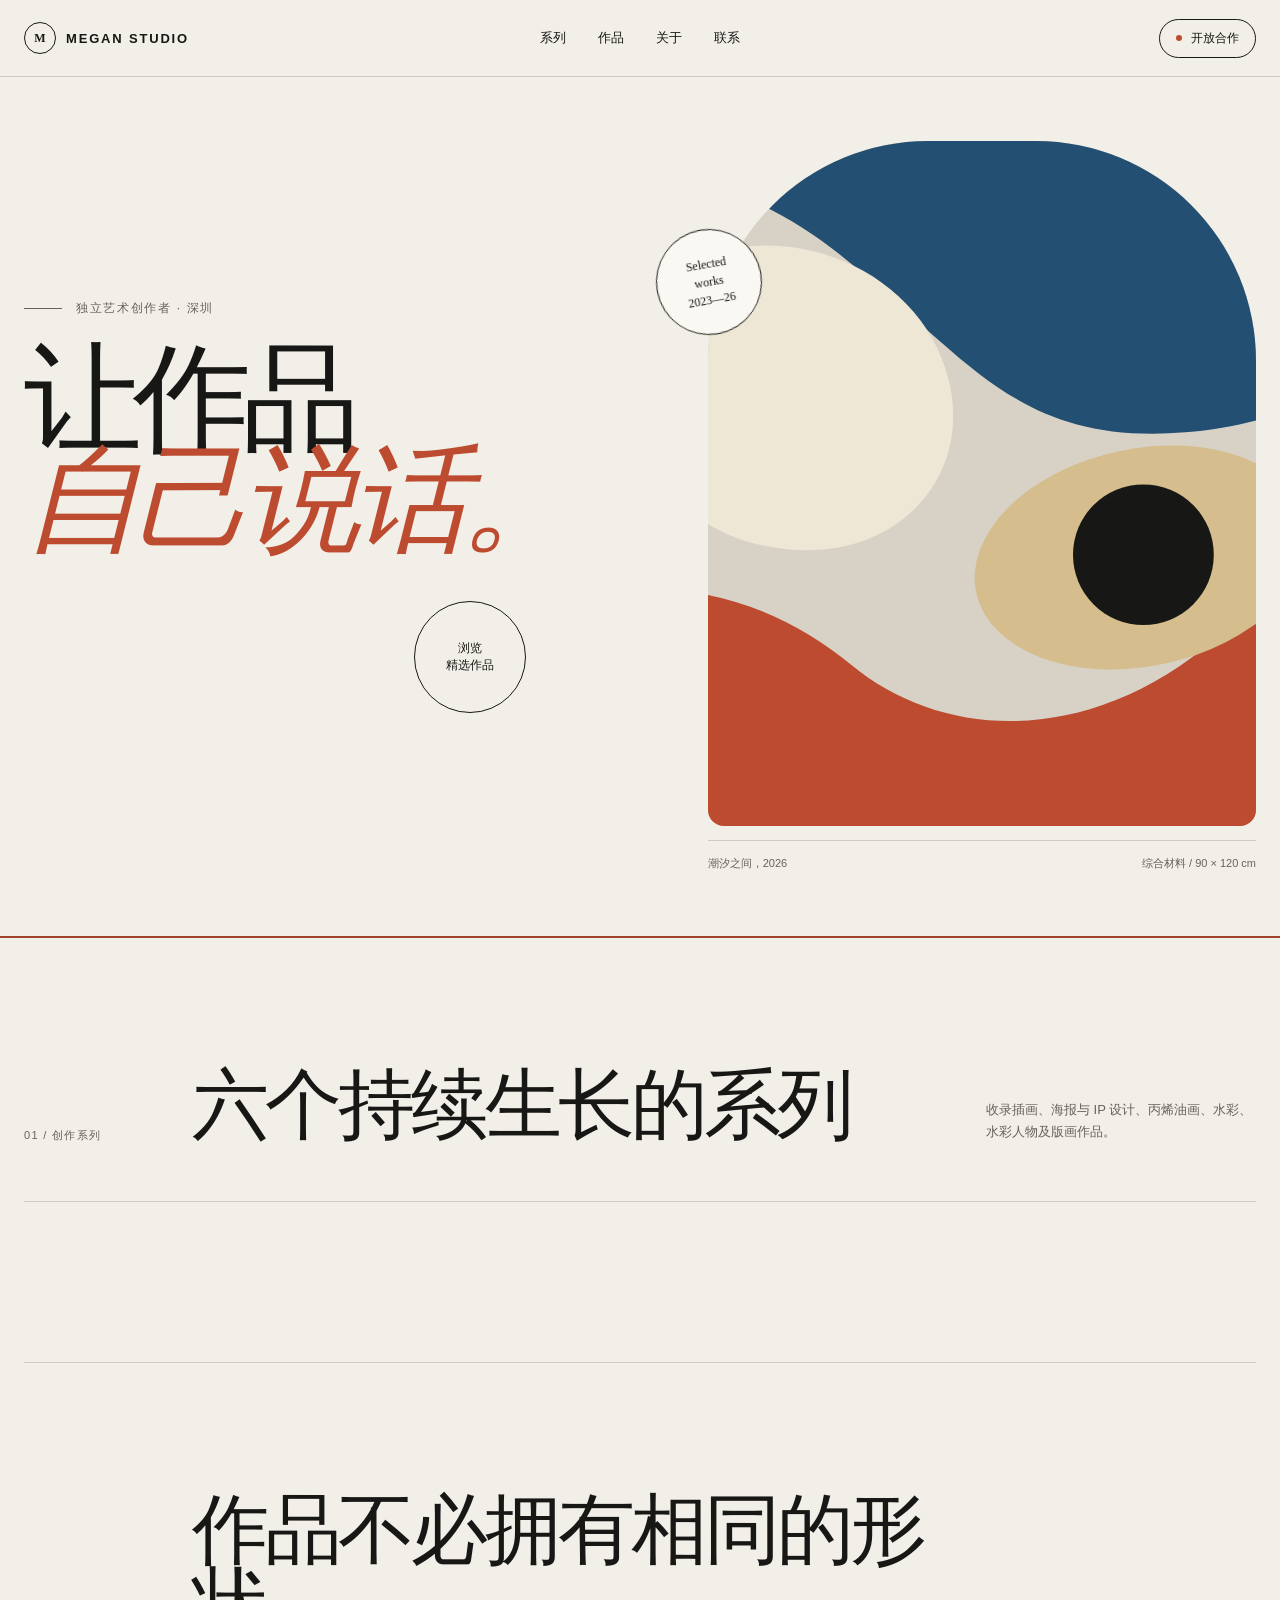
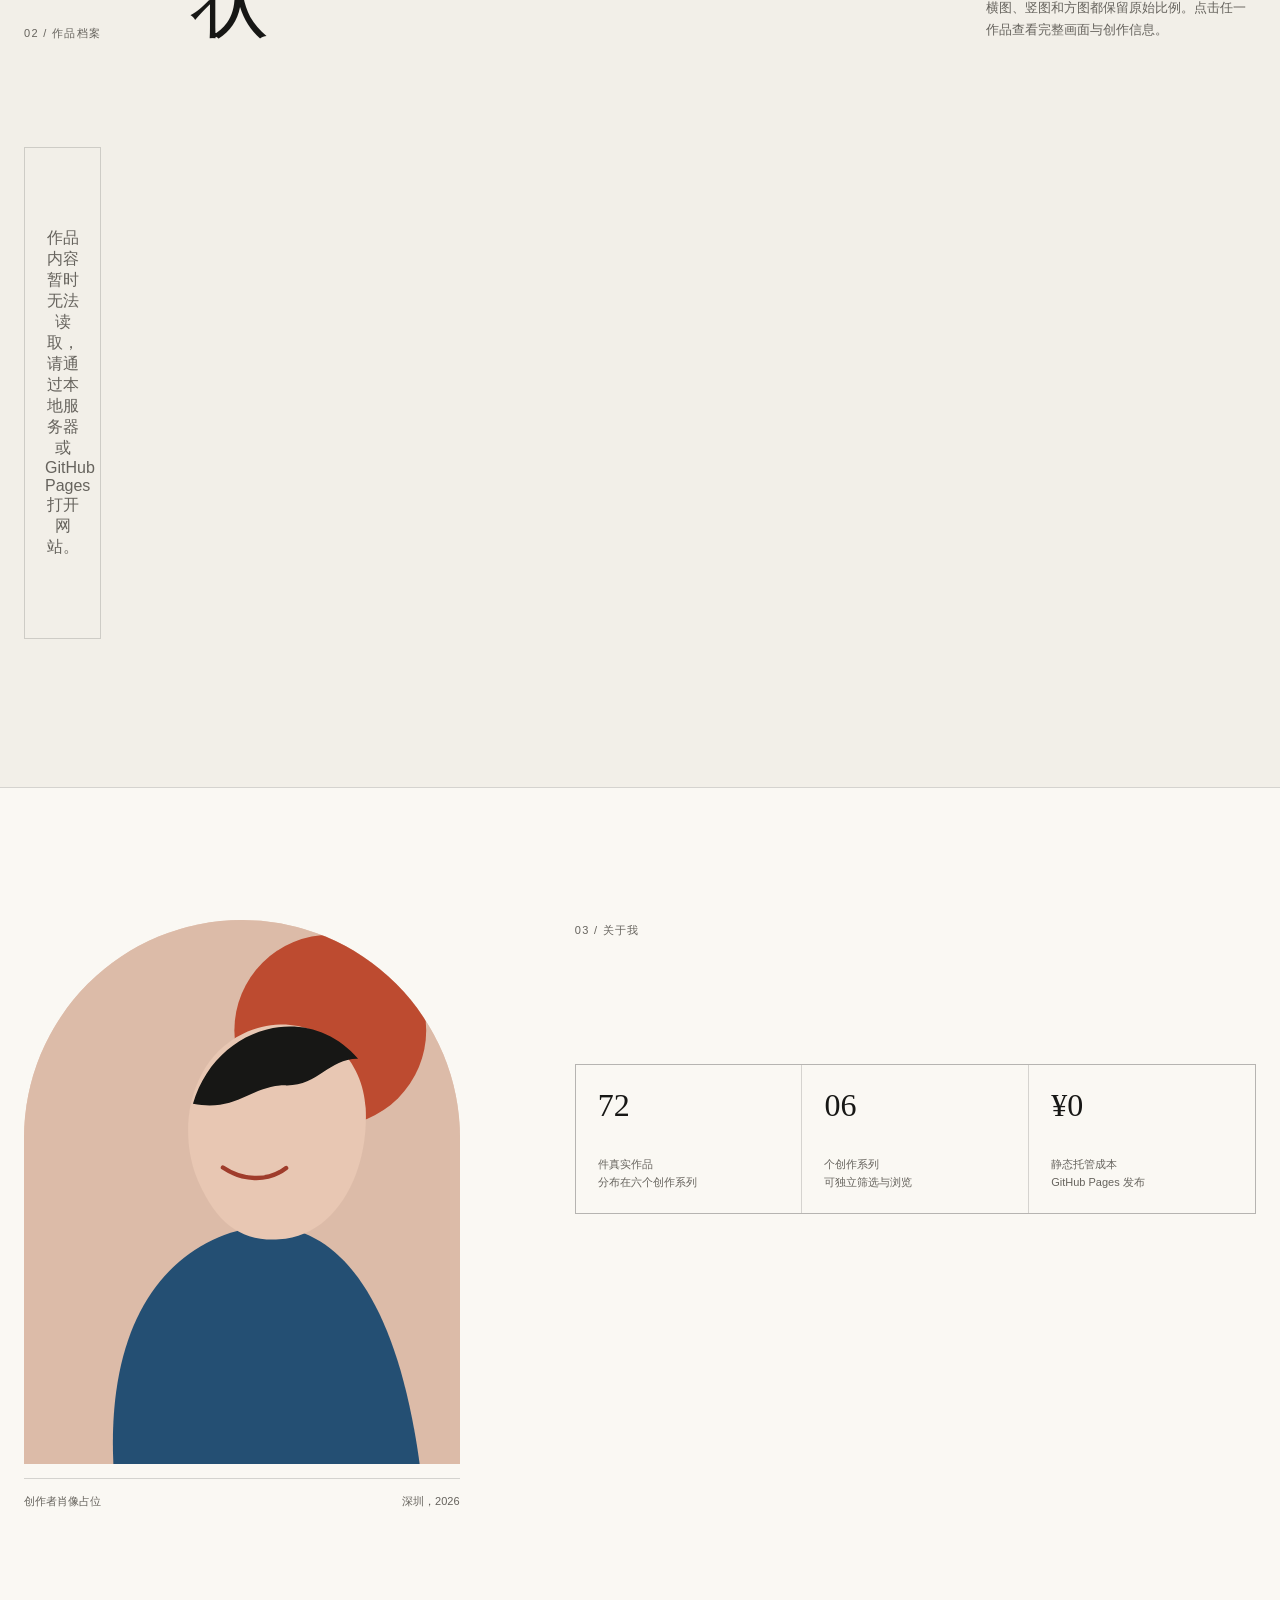
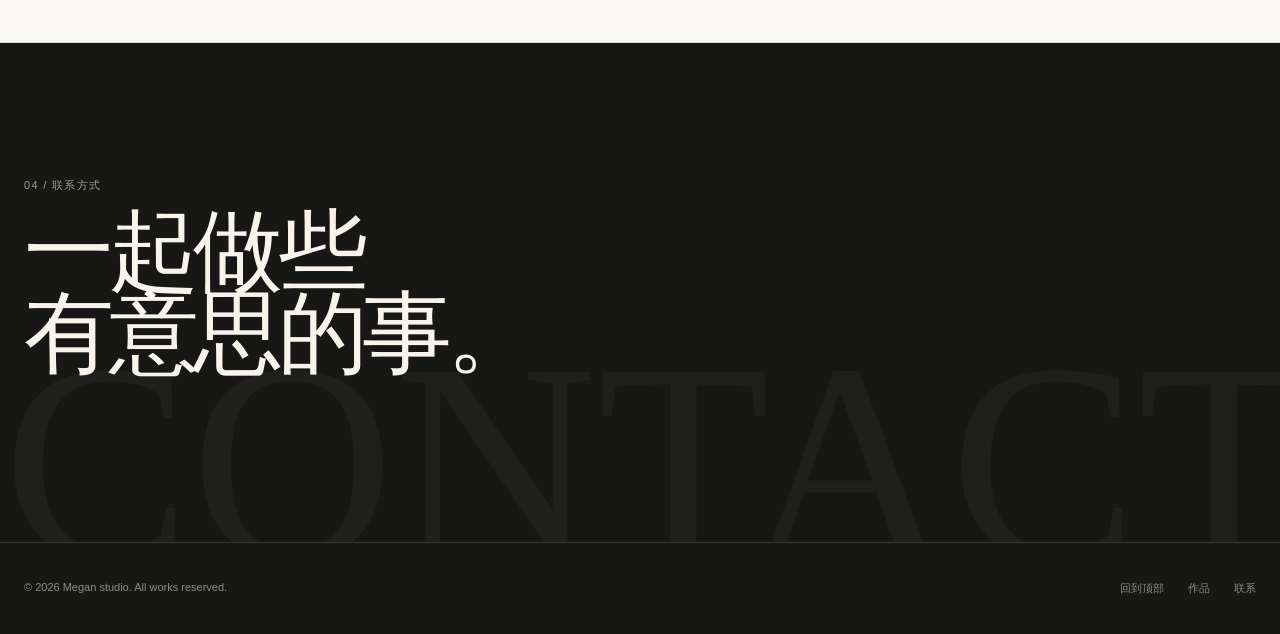
==== index.html @ c77b9b72 "Publish six artwork series and metadata template" ====
<!doctype html>
<html lang="zh-CN">
<head>
  <meta charset="UTF-8">
  <meta name="viewport" content="width=device-width, initial-scale=1.0">
  <meta name="description" content="Megan 的个人艺术作品集，展示六个系列的绘画与视觉创作。">
  <meta name="theme-color" content="#f2efe8">
  <meta property="og:title" content="Megan Studio｜个人艺术作品集">
  <meta property="og:description" content="六个持续生长的创作系列。">
  <meta property="og:type" content="website">
  <title>Megan Studio｜个人艺术作品集</title>
  <link rel="stylesheet" href="./assets/styles.css">
</head>
<body>
  <a class="skip-link" href="#main">跳到主要内容</a>
  <header class="topbar">
    <nav class="nav shell" aria-label="主导航">
      <a class="brand" href="#home" aria-label="回到首页"><span class="brand-mark" id="brand-mark">M</span><span id="brand-name">Megan studio</span></a>
      <div class="nav-panel" id="nav-links"><a href="#series">系列</a><a href="#works">作品</a><a href="#about">关于</a><a href="#contact">联系</a></div>
      <a class="availability" href="#contact"><span aria-hidden="true"></span><b id="availability-text">开放合作</b></a>
      <button class="menu-button" id="menu-button" type="button" aria-label="打开菜单" aria-expanded="false" aria-controls="nav-links"><span class="menu-icon" aria-hidden="true"></span></button>
    </nav>
  </header>

  <main id="main">
    <section class="hero shell" id="home">
      <div class="hero-copy-block">
        <p class="eyebrow" id="hero-eyebrow">独立艺术创作者 · 深圳</p>
        <h1><span id="hero-title">让作品</span><em id="hero-accent">自己说话。</em></h1>
        <div class="hero-intro"><p id="hero-intro"></p><a class="round-link" href="#works">浏览<br>精选作品</a></div>
      </div>
      <figure class="hero-art">
        <span class="hero-stamp">Selected<br>works<br>2023—26</span>
        <div class="hero-frame"><img id="hero-image" src="./images/placeholders/series-01.svg" alt="抽象作品占位图"></div>
        <figcaption id="hero-caption"><span>潮汐之间，2026</span><span>综合材料 / 90 × 120 cm</span></figcaption>
      </figure>
    </section>

    <div class="marquee" aria-hidden="true"><div class="marquee-track" id="marquee-track"></div></div>

    <section class="series-section shell" id="series" aria-labelledby="series-title">
      <div class="section-heading"><span class="section-index">01 / 创作系列</span><h2 id="series-title">六个持续生长的系列</h2><p>收录插画、海报与 IP 设计、丙烯油画、水彩、水彩人物及版画作品。</p></div>
      <div class="series-list" id="series-list"></div>
      <div class="series-links" id="series-links"></div>
    </section>

    <section class="works-section shell" id="works" aria-labelledby="works-title">
      <div class="section-heading"><span class="section-index">02 / 作品档案</span><h2 id="works-title">作品不必拥有相同的形状</h2><p>横图、竖图和方图都保留原始比例。点击任一作品查看完整画面与创作信息。</p></div>
      <div class="filters" id="filters" aria-label="按系列筛选作品"></div>
      <div class="works-grid" id="works-grid"></div>
    </section>

    <section class="about-section" id="about" aria-labelledby="about-title">
      <div class="about-grid shell">
        <figure class="portrait"><div class="portrait-frame"><img id="portrait-image" src="./images/placeholders/portrait.svg" alt="艺术家肖像占位图" loading="lazy"></div><figcaption><span>创作者肖像占位</span><span id="portrait-caption">深圳，2026</span></figcaption></figure>
        <div class="about-copy"><span class="section-index">03 / 关于我</span><h2 id="about-title"><span id="about-title-text"></span><em id="about-accent"></em></h2><div class="about-body" id="about-body"></div><div class="facts"><div><strong>72</strong><span>件真实作品<br>分布在六个创作系列</span></div><div><strong>06</strong><span>个创作系列<br>可独立筛选与浏览</span></div><div><strong>¥0</strong><span>静态托管成本<br>GitHub Pages 发布</span></div></div></div>
      </div>
    </section>

    <section class="contact-section" id="contact" aria-labelledby="contact-title">
      <div class="contact-grid shell"><div><span class="section-index">04 / 联系方式</span><h2 id="contact-title">一起做些<br>有意思的事。</h2><p class="contact-intro" id="contact-intro"></p></div><div class="contact-methods" id="contact-methods"></div></div>
    </section>
  </main>

  <footer class="footer"><div class="shell footer-inner"><span id="copyright">© 2026 Megan studio. All works reserved.</span><nav aria-label="页脚导航"><a href="#home">回到顶部</a><a href="#works">作品</a><a href="#contact">联系</a></nav></div></footer>

  <div class="lightbox" id="lightbox" role="dialog" aria-modal="true" aria-labelledby="lightbox-title" hidden>
    <div class="lightbox-panel">
      <button class="close-button" id="close-lightbox" type="button" aria-label="关闭作品预览"><span aria-hidden="true">×</span></button>
      <div class="lightbox-art"><img id="lightbox-image" src="" alt=""><div class="gallery-controls" id="gallery-controls" hidden><button type="button" id="previous-image" aria-label="上一张">‹</button><span id="gallery-count"></span><button type="button" id="next-image" aria-label="下一张">›</button></div></div>
      <div class="lightbox-copy"><span class="lightbox-index" id="lightbox-index"></span><p class="lightbox-series" id="lightbox-series"></p><h3 id="lightbox-title"></h3><p class="lightbox-title-en" id="lightbox-title-en"></p><p class="lightbox-description" id="lightbox-description"></p><dl id="lightbox-meta"></dl></div>
    </div>
  </div>

  <noscript>请启用 JavaScript 以浏览作品筛选与大图预览。</noscript>
  <script type="module" src="./assets/app.js"></script>
</body>
</html>
---- assets/styles.css ----
#root { min-height: 100vh; }

:root {
  --paper: #f2efe8;
  --paper-soft: #faf8f3;
  --ink: #171715;
  --muted: #66635d;
  --line: rgba(23, 23, 21, 0.16);
  --accent: #bd4b2f;
  --accent-soft: #e7cab9;
  --blue: #244f73;
  --serif: "Iowan Old Style", "Palatino Linotype", "Songti SC", "STSong", Georgia, serif;
  --sans: Inter, "PingFang SC", "Microsoft YaHei", Arial, sans-serif;
}

* { box-sizing: border-box; }
html { scroll-behavior: smooth; scroll-padding-top: 76px; }
body { margin: 0; overflow-x: hidden; color: var(--ink); background: var(--paper); font-family: var(--sans); -webkit-font-smoothing: antialiased; }
body.locked { overflow: hidden; }
a { color: inherit; text-decoration: none; }
button { font: inherit; }
button, a { -webkit-tap-highlight-color: transparent; }
button:focus-visible, a:focus-visible { outline: 2px solid var(--accent); outline-offset: 4px; }
img { display: block; max-width: 100%; }
.shell { width: min(1400px, calc(100% - 48px)); margin: 0 auto; }
.skip-link { position: fixed; top: 12px; left: 12px; z-index: 300; padding: 10px 14px; transform: translateY(-160%); background: var(--ink); color: white; border-radius: 99px; }
.skip-link:focus { transform: translateY(0); }

.topbar { position: sticky; top: 0; z-index: 100; border-bottom: 1px solid var(--line); background: rgba(242, 239, 232, 0.94); backdrop-filter: blur(18px); }
.nav { display: grid; grid-template-columns: 1fr auto 1fr; align-items: center; height: 76px; }
.brand { justify-self: start; display: inline-flex; align-items: center; gap: 10px; font-size: 13px; font-weight: 600; letter-spacing: 0.14em; text-transform: uppercase; }
.brand-mark { display: grid; place-items: center; width: 32px; height: 32px; border: 1px solid var(--ink); border-radius: 50%; font-family: var(--serif); font-size: 12px; letter-spacing: 0; }
.nav-panel { display: flex; gap: 32px; align-items: center; font-size: 13px; }
.nav-panel a { position: relative; padding: 8px 0; }
.nav-panel a::after { content: ""; position: absolute; right: 0; bottom: 2px; left: 0; height: 1px; transform: scaleX(0); transform-origin: right; background: var(--ink); transition: transform 220ms ease; }
.nav-panel a:hover::after, .nav-panel a:focus-visible::after { transform: scaleX(1); transform-origin: left; }
.availability { justify-self: end; display: inline-flex; align-items: center; gap: 9px; padding: 10px 16px; border: 1px solid var(--ink); border-radius: 99px; font-size: 12px; transition: background 180ms ease, color 180ms ease; }
.availability span { width: 6px; height: 6px; border-radius: 50%; background: var(--accent); }
.availability b { font-weight: 400; }
.availability:hover { background: var(--ink); color: var(--paper-soft); }
.menu-button { display: none; place-items: center; width: 42px; height: 42px; padding: 0; border: 1px solid var(--line); border-radius: 50%; background: transparent; color: var(--ink); cursor: pointer; }
.menu-icon, .menu-icon::before { display: block; width: 16px; height: 1px; background: currentColor; transition: transform 180ms ease; }
.menu-icon::before { content: ""; transform: translateY(-5px); }
.menu-button[aria-expanded="true"] .menu-icon { transform: rotate(45deg); }
.menu-button[aria-expanded="true"] .menu-icon::before { transform: rotate(-90deg); }

.hero { min-height: calc(100svh - 76px); display: grid; grid-template-columns: minmax(0, 1.04fr) minmax(360px, .96fr); gap: clamp(40px, 7vw, 120px); align-items: center; padding-top: 64px; padding-bottom: 64px; }
.eyebrow { display: flex; align-items: center; gap: 14px; margin: 0 0 32px; color: var(--muted); font-size: 12px; letter-spacing: .14em; text-transform: uppercase; }
.eyebrow::before { content: ""; width: 38px; height: 1px; background: currentColor; }
.hero h1 { max-width: 760px; margin: 0; font-family: var(--serif); font-size: clamp(64px, 9.2vw, 138px); font-weight: 400; letter-spacing: -.075em; line-height: .86; }
.hero h1 em { display: block; color: var(--accent); font-weight: 400; }
.hero-intro { display: grid; grid-template-columns: minmax(0, 360px) auto; gap: 30px; align-items: end; margin-top: 50px; }
.hero-intro p { margin: 0; color: var(--muted); font-family: var(--serif); font-size: 17px; line-height: 1.85; }
.round-link { display: grid; place-items: center; width: 112px; height: 112px; border: 1px solid var(--ink); border-radius: 50%; font-size: 12px; line-height: 1.45; text-align: center; transition: transform 220ms ease, background 220ms ease, color 220ms ease; }
.round-link:hover { transform: rotate(-7deg); background: var(--ink); color: var(--paper-soft); }
.hero-art { position: relative; justify-self: end; width: min(100%, 560px); margin: 0; }
.hero-frame { overflow: hidden; aspect-ratio: 4 / 5; border-radius: 220px 220px 16px 16px; background: #d4d0c4; }
.hero-frame img { width: 100%; height: 100%; object-fit: cover; }
.hero-art figcaption, .portrait figcaption { display: flex; justify-content: space-between; gap: 20px; padding-top: 14px; border-top: 1px solid var(--line); margin-top: 14px; color: var(--muted); font-size: 11px; line-height: 1.5; }
.hero-stamp { position: absolute; z-index: 2; top: 12%; left: -52px; display: grid; place-items: center; width: 106px; height: 106px; border: 1px solid var(--ink); border-radius: 50%; background: var(--paper-soft); font-family: var(--serif); font-size: 12px; line-height: 1.5; text-align: center; transform: rotate(-10deg); }

.marquee { overflow: hidden; border-top: 1px solid var(--line); border-bottom: 1px solid var(--line); background: var(--accent); color: #fff9f2; }
.marquee-track { display: flex; width: max-content; animation: marquee 30s linear infinite; }
.marquee-content { display: flex; align-items: center; padding: 17px; font-family: var(--serif); font-size: 18px; white-space: nowrap; }
.marquee-content span { display: inline-flex; align-items: center; gap: 34px; margin-right: 34px; }
.marquee-content i { width: 7px; height: 7px; border: 1px solid currentColor; transform: rotate(45deg); }
@keyframes marquee { to { transform: translateX(-50%); } }

.series-section, .works-section { padding: 132px 0; }
.series-section { border-bottom: 1px solid var(--line); }
.section-heading { display: grid; grid-template-columns: 140px 1fr auto; gap: 28px; align-items: end; margin-bottom: 58px; }
.section-index { color: var(--muted); font-size: 11px; letter-spacing: .12em; text-transform: uppercase; }
.section-heading h2 { margin: 0; font-family: var(--serif); font-size: clamp(44px, 6vw, 82px); font-weight: 400; letter-spacing: -.05em; line-height: .95; }
.section-heading p { max-width: 270px; margin: 0; color: var(--muted); font-size: 13px; line-height: 1.7; }
.series-list { border-top: 1px solid var(--line); }
.series-row { width: 100%; display: grid; grid-template-columns: 90px minmax(0, 1fr) 150px 54px; align-items: center; gap: 20px; padding: 24px 0; border: 0; border-bottom: 1px solid var(--line); background: transparent; color: inherit; text-align: left; cursor: pointer; transition: color 200ms ease, padding 200ms ease; }
.series-row:hover { padding-left: 12px; color: var(--accent); }
.series-row > span:first-child, .series-period { color: var(--muted); font-size: 11px; }
.series-name { display: flex; align-items: baseline; gap: 20px; }
.series-name strong { font-family: var(--serif); font-size: clamp(27px, 3.2vw, 44px); font-weight: 400; }
.series-name small { color: var(--muted); font-family: var(--serif); font-size: 13px; }
.series-arrow { display: grid; place-items: center; justify-self: end; width: 42px; height: 42px; border: 1px solid var(--line); border-radius: 50%; }
.series-arrow svg { width: 17px; }
.series-links { display: grid; justify-items: end; margin-top: 28px; }
.series-links[hidden] { display: none; }
.series-links a { display: inline-grid; grid-template-columns: auto auto 18px; align-items: center; gap: 12px; padding: 12px 16px; border: 1px solid var(--line); border-radius: 99px; color: var(--muted); font-size: 11px; transition: border-color 180ms ease, color 180ms ease, background 180ms ease; }
.series-links a strong { color: var(--ink); font-weight: 400; }
.series-links a svg { width: 16px; }
.series-links a:hover { border-color: var(--ink); background: var(--paper-soft); color: var(--accent); }

.filters { display: flex; flex-wrap: wrap; gap: 10px; margin: -12px 0 44px 168px; }
.filters button { padding: 9px 15px; border: 1px solid var(--line); border-radius: 99px; background: transparent; color: var(--muted); font-size: 12px; cursor: pointer; transition: border-color 180ms ease, background 180ms ease, color 180ms ease; }
.filters button:hover, .filters button.active { border-color: var(--ink); background: var(--ink); color: var(--paper-soft); }
.works-grid { display: grid; grid-template-columns: repeat(12, minmax(0, 1fr)); gap: 72px 28px; align-items: start; }
.work-card { grid-column: span 4; min-width: 0; }
.work-card.landscape { grid-column: span 8; }
.work-card.square { grid-column: span 6; }
.work-card:nth-child(6n + 4) { margin-top: 72px; }
.work-open { width: 100%; padding: 0; border: 0; background: transparent; color: inherit; text-align: left; cursor: zoom-in; }
.art-frame { position: relative; overflow: hidden; display: block; min-height: 280px; background: #d9d5cc; }
.art-frame img { width: 100%; height: auto; transition: transform 700ms cubic-bezier(.2,.7,.2,1); }
.work-card.portrait .art-frame { aspect-ratio: 4 / 5; }
.work-card.landscape .art-frame { aspect-ratio: 16 / 10; }
.work-card.square .art-frame { aspect-ratio: 1; }
.work-card.portrait .art-frame img, .work-card.landscape .art-frame img, .work-card.square .art-frame img { width: 100%; height: 100%; object-fit: contain; }
.view-work { position: absolute; right: 16px; bottom: 16px; padding: 9px 12px; border-radius: 99px; background: rgba(250,248,243,.9); color: var(--ink); font-size: 11px; opacity: 0; transform: translateY(8px); transition: opacity 220ms ease, transform 220ms ease; backdrop-filter: blur(8px); }
.work-open:hover .view-work, .work-open:focus-visible .view-work { opacity: 1; transform: translateY(0); }
.work-open:hover .art-frame img { transform: scale(1.025); }
.work-info { display: grid; grid-template-columns: 1fr auto; gap: 18px; padding-top: 17px; border-top: 1px solid var(--line); margin-top: 13px; }
.work-info > span:first-child { display: grid; gap: 7px; }
.work-info strong { font-family: var(--serif); font-size: 21px; font-weight: 400; }
.work-info small, .work-number { color: var(--muted); font-size: 11px; line-height: 1.6; }
.empty-state { padding: 80px 20px; border: 1px solid var(--line); color: var(--muted); text-align: center; }

.about-section { padding: 132px 0; border-top: 1px solid var(--line); border-bottom: 1px solid var(--line); background: var(--paper-soft); }
.about-grid { display: grid; grid-template-columns: .78fr 1.22fr; gap: clamp(50px, 9vw, 150px); align-items: start; }
.portrait { position: sticky; top: 112px; margin: 0; }
.portrait-frame { overflow: hidden; aspect-ratio: 4 / 5; border-radius: 220px 220px 0 0; background: var(--accent-soft); }
.portrait-frame img { width: 100%; height: 100%; object-fit: cover; }
.about-copy h2 { max-width: 800px; margin: 18px 0 54px; font-family: var(--serif); font-size: clamp(42px, 5.7vw, 78px); font-weight: 400; letter-spacing: -.055em; line-height: 1.03; }
.about-copy h2 em { color: var(--accent); font-weight: 400; }
.about-body { display: grid; grid-template-columns: 1fr 1fr; gap: 44px; margin-left: 17%; }
.about-body p { margin: 0; color: var(--muted); font-family: var(--serif); font-size: 16px; line-height: 1.9; }
.facts { display: grid; grid-template-columns: repeat(3, 1fr); gap: 1px; margin-top: 72px; border: 1px solid var(--line); background: var(--line); }
.facts div { min-height: 142px; padding: 22px; background: var(--paper-soft); }
.facts strong { display: block; margin-bottom: 30px; font-family: var(--serif); font-size: 32px; font-weight: 400; }
.facts span { color: var(--muted); font-size: 11px; line-height: 1.5; }

.contact-section { position: relative; overflow: hidden; padding: 132px 0; background: var(--ink); color: #f8f4eb; }
.contact-section::before { content: "CONTACT"; position: absolute; right: -30px; bottom: -.22em; color: rgba(255,255,255,.035); font-family: var(--serif); font-size: clamp(120px, 22vw, 320px); line-height: 1; pointer-events: none; }
.contact-grid { position: relative; display: grid; grid-template-columns: .92fr 1.08fr; gap: clamp(60px, 10vw, 150px); align-items: end; }
.contact-section .section-index, .contact-intro { color: rgba(248,244,235,.6); }
.contact-section h2 { margin: 18px 0 34px; font-family: var(--serif); font-size: clamp(52px, 7vw, 100px); font-weight: 400; letter-spacing: -.06em; line-height: .92; }
.contact-intro { max-width: 430px; margin: 0; font-family: var(--serif); font-size: 16px; line-height: 1.8; }
.contact-methods { display: grid; }
.contact-methods > * { display: grid; grid-template-columns: 100px minmax(0, 1fr) auto; align-items: center; gap: 20px; padding: 24px 0; border-top: 1px solid rgba(255,255,255,.18); }
.contact-methods span { color: rgba(248,244,235,.5); font-size: 11px; text-transform: uppercase; }
.contact-methods strong { overflow-wrap: anywhere; font-family: var(--serif); font-size: clamp(18px, 2.3vw, 28px); font-weight: 400; }
.contact-methods svg { width: 18px; }
.contact-methods a { transition: color 180ms ease; }
.contact-methods a:hover { color: #e77754; }
.footer { border-top: 1px solid rgba(255,255,255,.14); background: var(--ink); color: rgba(248,244,235,.52); font-size: 11px; }
.footer-inner { display: flex; justify-content: space-between; gap: 24px; padding-top: 38px; padding-bottom: 38px; }
.footer nav { display: flex; gap: 24px; }

.lightbox { position: fixed; inset: 0; z-index: 200; display: grid; place-items: center; padding: 16px; background: rgba(10,10,10,.78); backdrop-filter: blur(8px); }
.lightbox[hidden] { display: none; }
.lightbox-panel { position: relative; width: min(1180px, 100%); max-height: calc(100dvh - 32px); display: grid; grid-template-columns: minmax(0, 1.45fr) minmax(300px, .55fr); overflow: auto; border-radius: 18px; background: var(--paper-soft); }
.close-button { position: absolute; z-index: 3; top: 18px; right: 18px; display: grid; place-items: center; width: 42px; height: 42px; padding: 0; border: 1px solid var(--line); border-radius: 50%; background: var(--paper-soft); color: var(--ink); cursor: pointer; }
.close-button svg { width: 19px; }
.lightbox-art { position: relative; display: grid; place-items: center; min-height: 70vh; padding: 28px; background: #dedad1; }
.lightbox-art img { width: 100%; height: 100%; max-height: 80vh; object-fit: contain; }
.gallery-controls { position: absolute; right: 20px; bottom: 20px; display: flex; align-items: center; gap: 8px; padding: 6px; border-radius: 99px; background: rgba(250,248,243,.92); }
.gallery-controls button { display: grid; place-items: center; width: 34px; height: 34px; padding: 0; border: 0; border-radius: 50%; background: transparent; cursor: pointer; }
.gallery-controls svg { width: 17px; }
.gallery-controls span { min-width: 42px; font-size: 11px; text-align: center; }
.lightbox-copy { display: flex; flex-direction: column; justify-content: flex-end; padding: 72px 38px 38px; }
.lightbox-index { margin-bottom: 18px; color: var(--accent); font-size: 11px; }
.lightbox-series { margin: 0 0 12px; color: var(--muted); font-size: 11px; }
.lightbox-copy h3 { margin: 0; font-family: var(--serif); font-size: clamp(34px, 4vw, 58px); font-weight: 400; letter-spacing: -.045em; line-height: 1; }
.lightbox-title-en { margin: 8px 0 26px; color: var(--muted); font-family: var(--serif); font-style: italic; }
.lightbox-description { margin: 0; color: var(--muted); font-family: var(--serif); line-height: 1.8; }
.lightbox-copy dl { margin: 34px 0 0; padding-top: 16px; border-top: 1px solid var(--line); }
.lightbox-copy dl div { display: grid; grid-template-columns: 60px 1fr; gap: 16px; padding: 5px 0; font-size: 11px; }
.lightbox-copy dt { color: var(--muted); }
.lightbox-copy dd { margin: 0; }

@media (max-width: 960px) {
  .shell { width: min(calc(100% - 32px), 760px); }
  .nav { grid-template-columns: 1fr auto; }
  .availability { display: none; }
  .menu-button { display: grid; justify-self: end; }
  .nav-panel { position: fixed; top: 77px; right: 0; bottom: 0; left: 0; display: none; place-content: center; gap: 24px; background: var(--paper); font-family: var(--serif); font-size: 36px; text-align: center; opacity: 0; pointer-events: none; transform: translateY(-12px); transition: opacity 180ms ease, transform 180ms ease; }
  .nav-panel.is-open { display: grid; opacity: 1; pointer-events: auto; transform: translateY(0); }
  .hero { grid-template-columns: 1fr; padding-top: 84px; }
  .hero-art { width: min(86%, 580px); margin: 34px auto 0; justify-self: center; }
  .section-heading { grid-template-columns: 84px 1fr; }
  .section-heading p { grid-column: 2; }
  .filters { margin-left: 112px; }
  .work-card, .work-card.landscape, .work-card.square { grid-column: span 6; }
  .work-card.landscape .art-frame { aspect-ratio: auto; }
  .about-grid, .contact-grid { grid-template-columns: 1fr; }
  .portrait { position: static; width: min(70%, 480px); }
  .lightbox-panel { grid-template-columns: 1fr; }
  .lightbox-copy { min-height: 340px; }
}

@media (max-width: 640px) {
  .shell { width: calc(100% - 24px); }
  .topbar .shell { width: calc(100% - 28px); }
  .hero { min-height: auto; padding-top: 62px; padding-bottom: 72px; }
  .hero h1 { font-size: clamp(56px, 19vw, 92px); }
  .hero-intro { grid-template-columns: 1fr; margin-top: 36px; }
  .round-link { width: 92px; height: 92px; }
  .hero-art { width: calc(100% - 24px); margin-top: 20px; }
  .hero-stamp { left: -12px; width: 82px; height: 82px; font-size: 10px; }
  .series-section, .works-section, .about-section, .contact-section { padding: 88px 0; }
  .section-heading { grid-template-columns: 1fr; gap: 16px; margin-bottom: 36px; }
  .section-heading p { grid-column: auto; }
  .series-row { grid-template-columns: 38px minmax(0, 1fr) 42px; gap: 10px; }
  .series-name { display: grid; gap: 4px; }
  .series-name strong { font-size: 27px; }
  .series-period { display: none; }
  .filters { margin: 0 0 34px; flex-wrap: nowrap; overflow-x: auto; padding-bottom: 4px; }
  .filters button { flex: 0 0 auto; }
  .works-grid { gap: 58px 0; }
  .work-card, .work-card.landscape, .work-card.square { grid-column: 1 / -1; margin-top: 0; }
  .work-card:nth-child(even) { width: 88%; margin-left: auto; }
  .work-card.portrait .art-frame, .work-card.landscape .art-frame, .work-card.square .art-frame { aspect-ratio: auto; }
  .work-card .art-frame img, .work-card.portrait .art-frame img, .work-card.landscape .art-frame img, .work-card.square .art-frame img { width: 100%; height: auto; object-fit: contain; }
  .art-frame { min-height: 0; }
  .about-grid { gap: 56px; }
  .portrait { width: 82%; }
  .about-copy h2 { margin-bottom: 36px; }
  .about-body { grid-template-columns: 1fr; gap: 20px; margin-left: 0; }
  .facts { grid-template-columns: 1fr; margin-top: 48px; }
  .facts div { min-height: 112px; }
  .facts strong { margin-bottom: 16px; }
  .contact-grid { gap: 60px; }
  .contact-methods > * { grid-template-columns: 72px minmax(0, 1fr) auto; gap: 12px; }
  .footer-inner { flex-direction: column; }
  .lightbox { padding: 0; }
  .lightbox-panel { width: 100%; min-height: 100dvh; max-height: 100dvh; border-radius: 0; }
  .lightbox-art { min-height: 48vh; padding: 12px; }
  .lightbox-art img { max-height: 58vh; }
  .lightbox-copy { min-height: auto; padding: 42px 24px 28px; }
}

@media (prefers-reduced-motion: reduce) {
  *, *::before, *::after { scroll-behavior: auto !important; animation-duration: .01ms !important; animation-iteration-count: 1 !important; transition-duration: .01ms !important; }
}
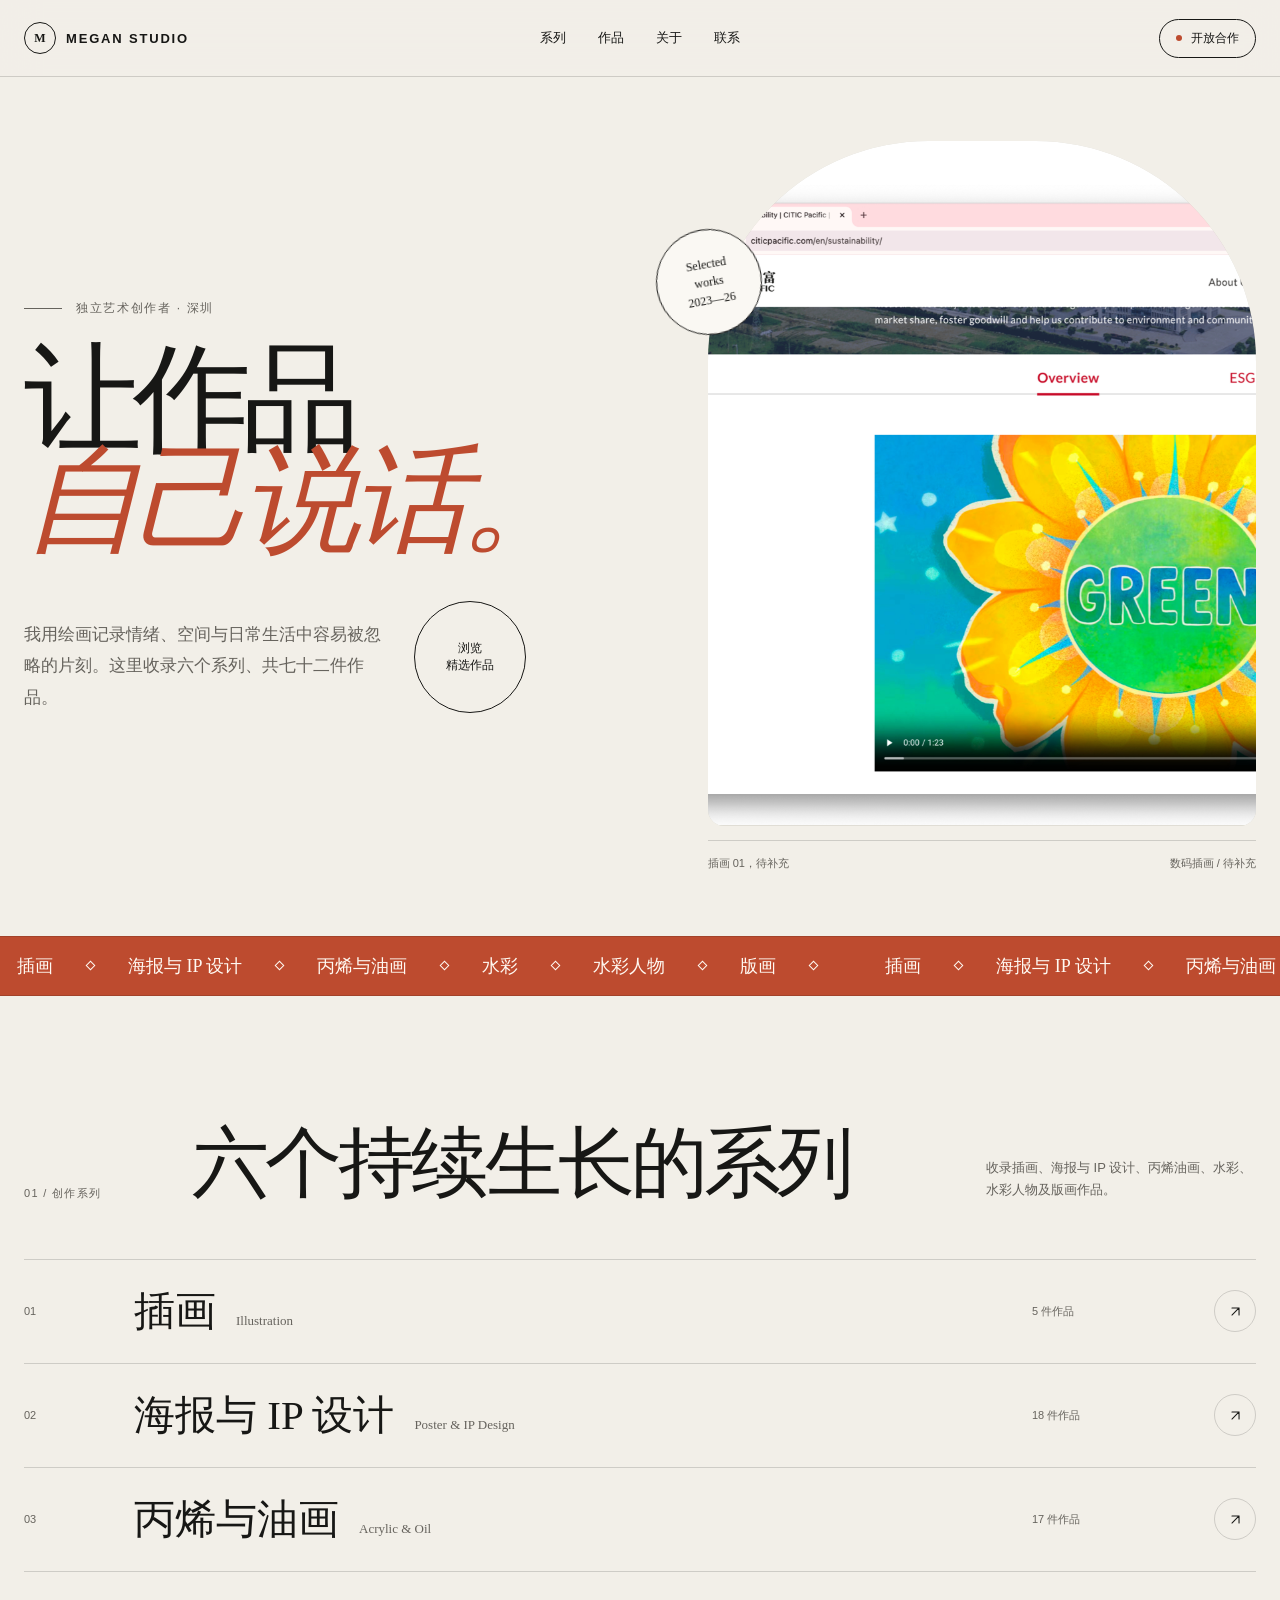
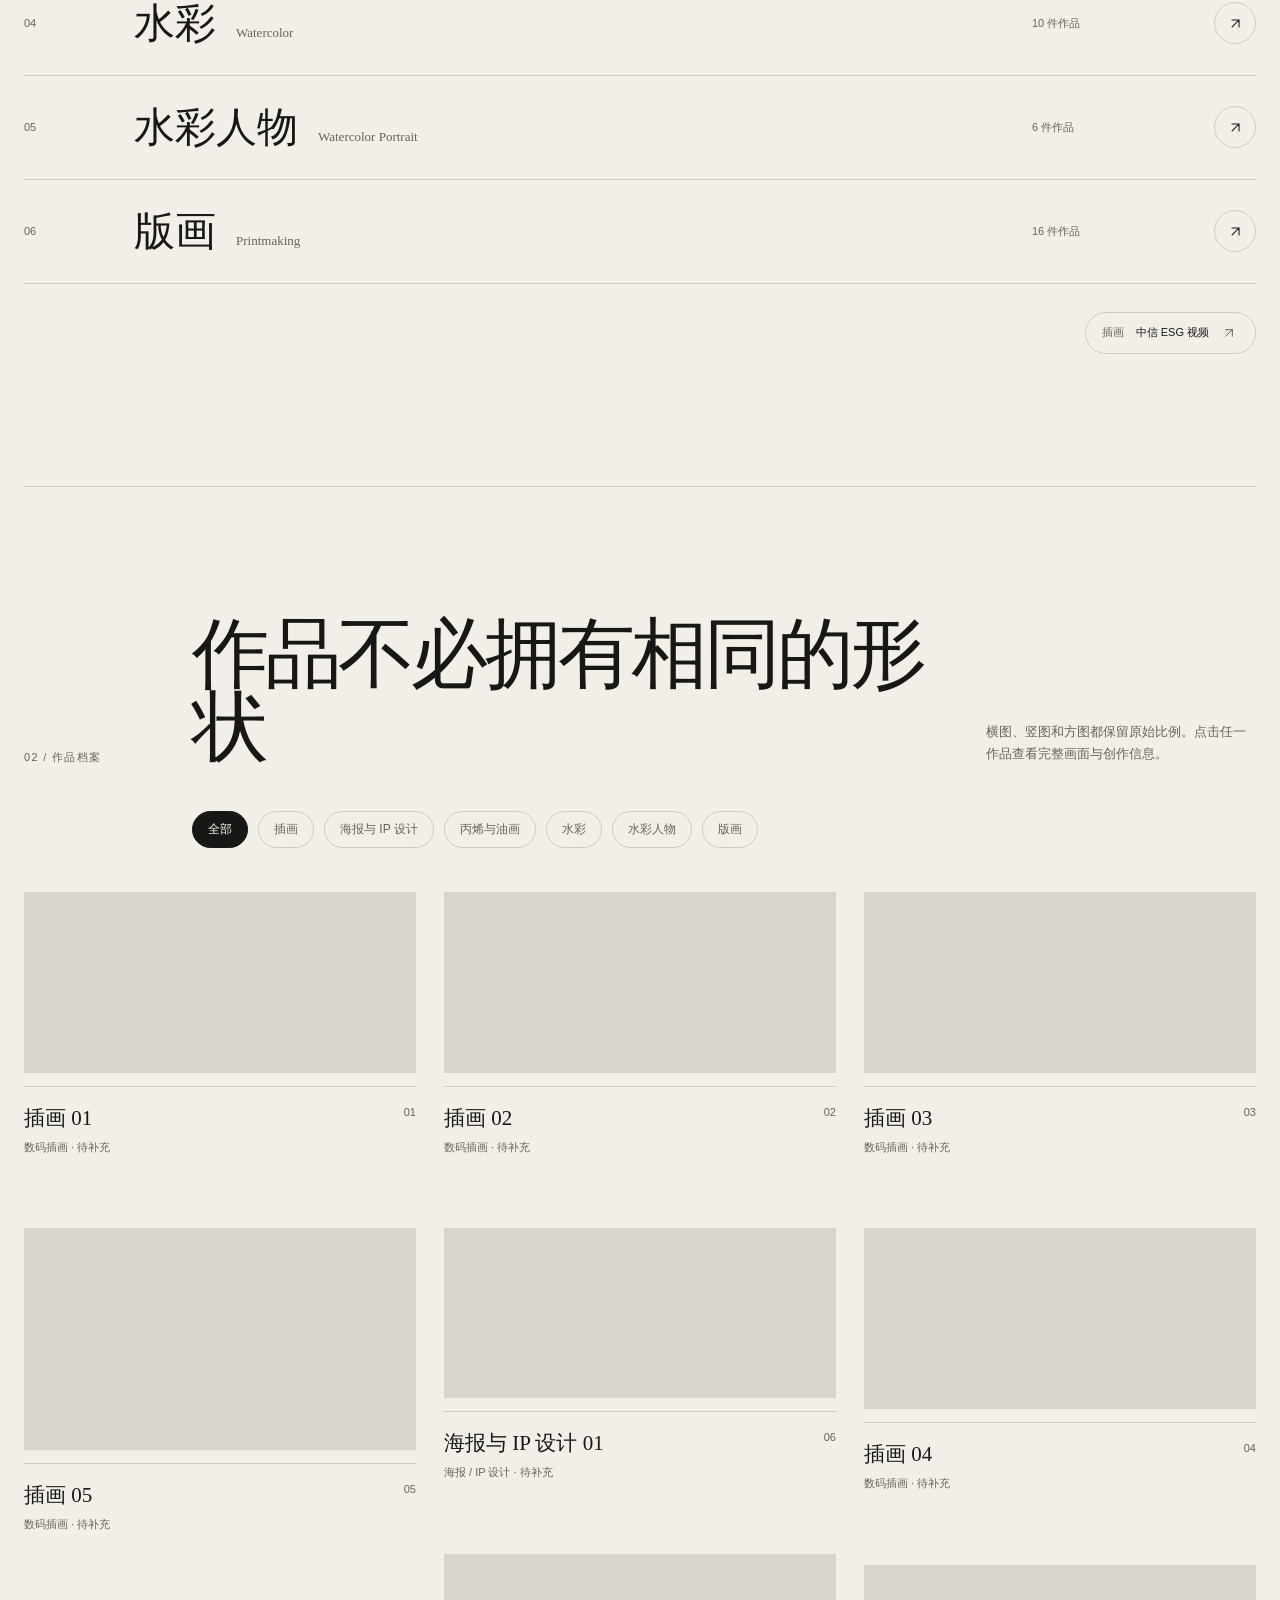
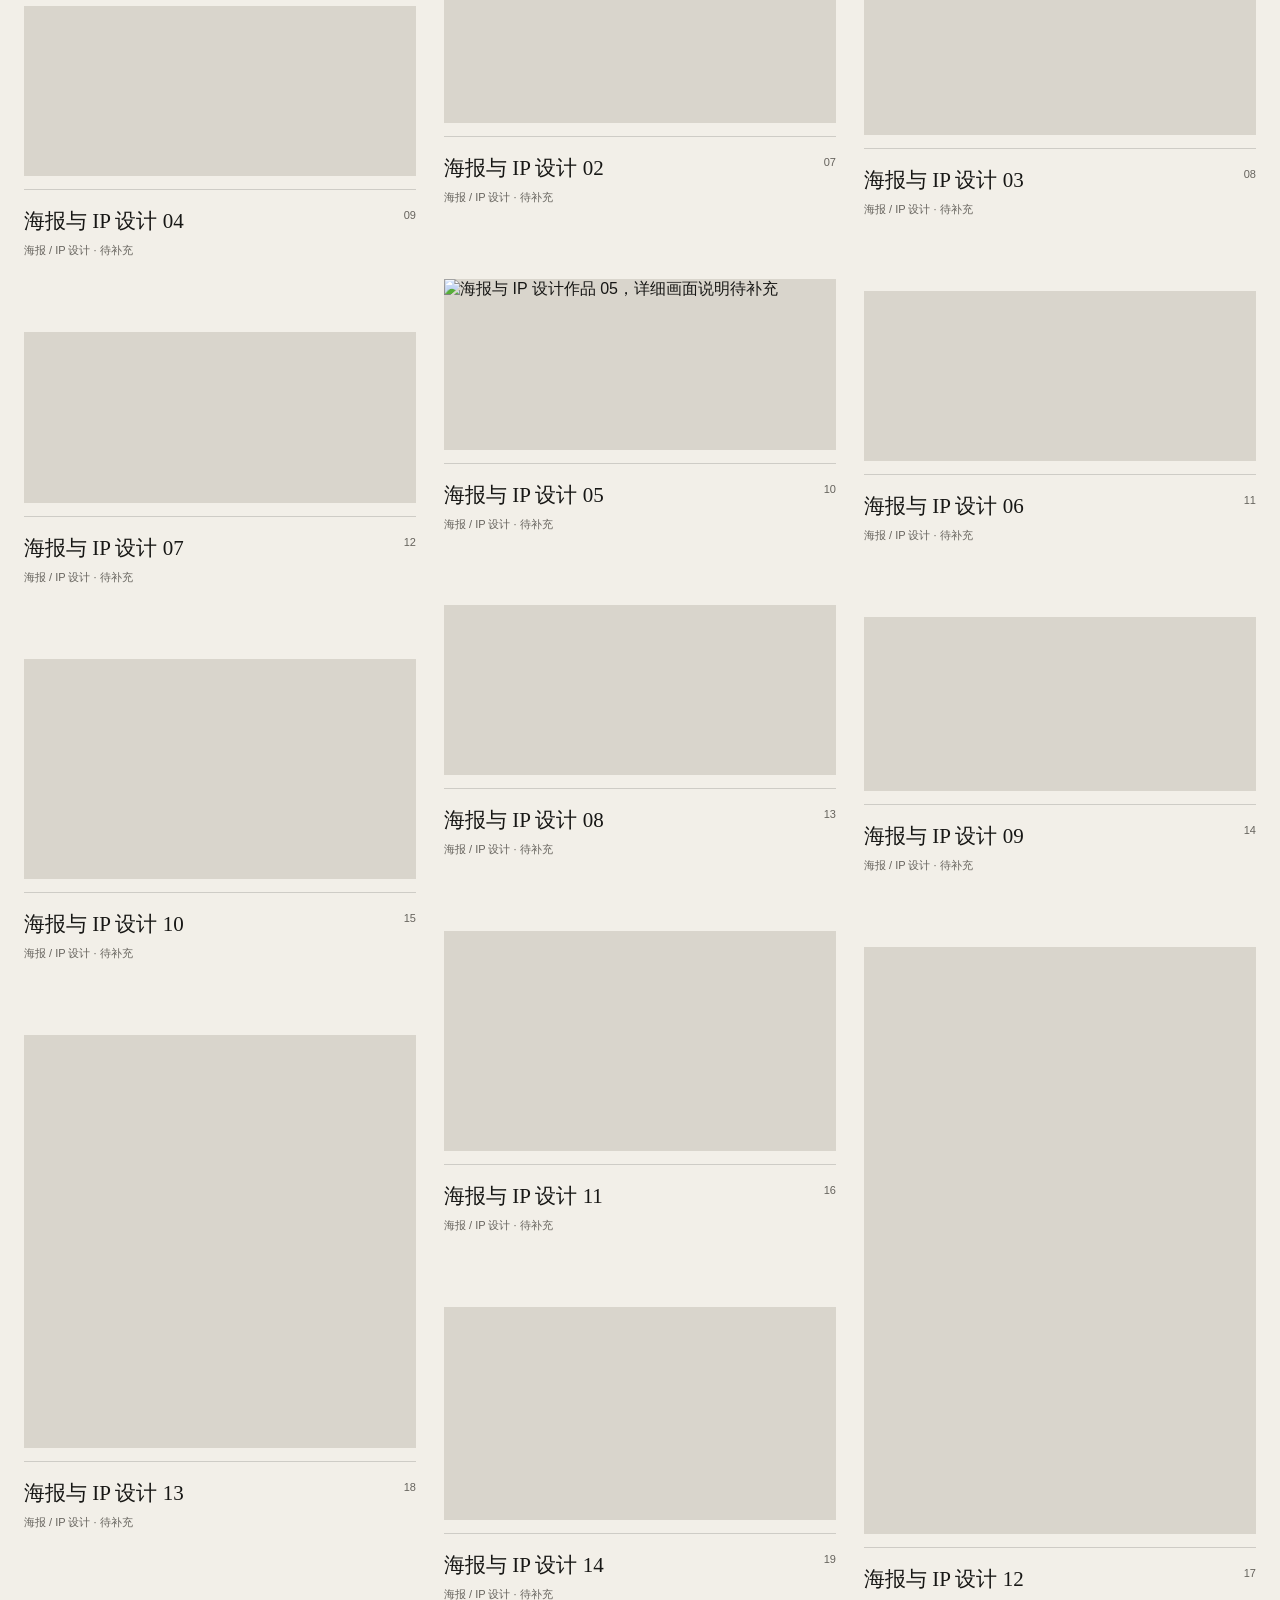
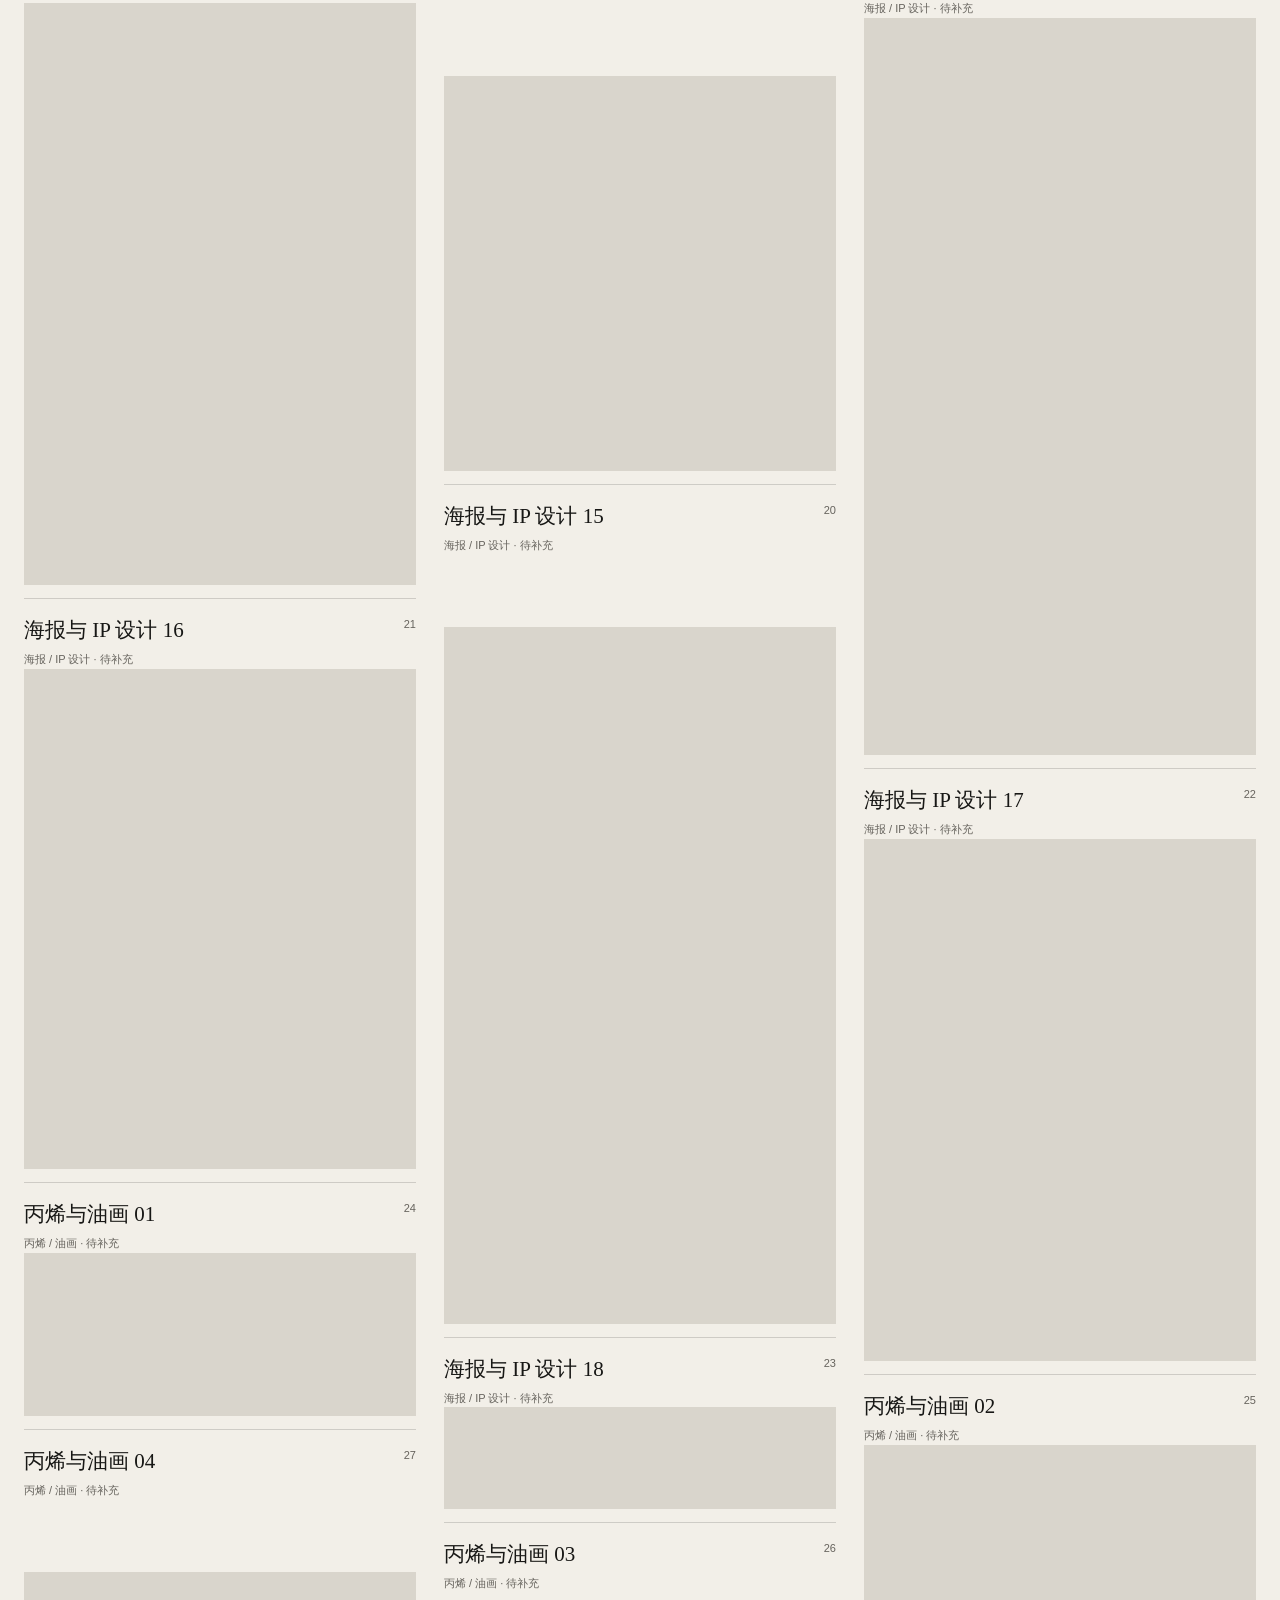
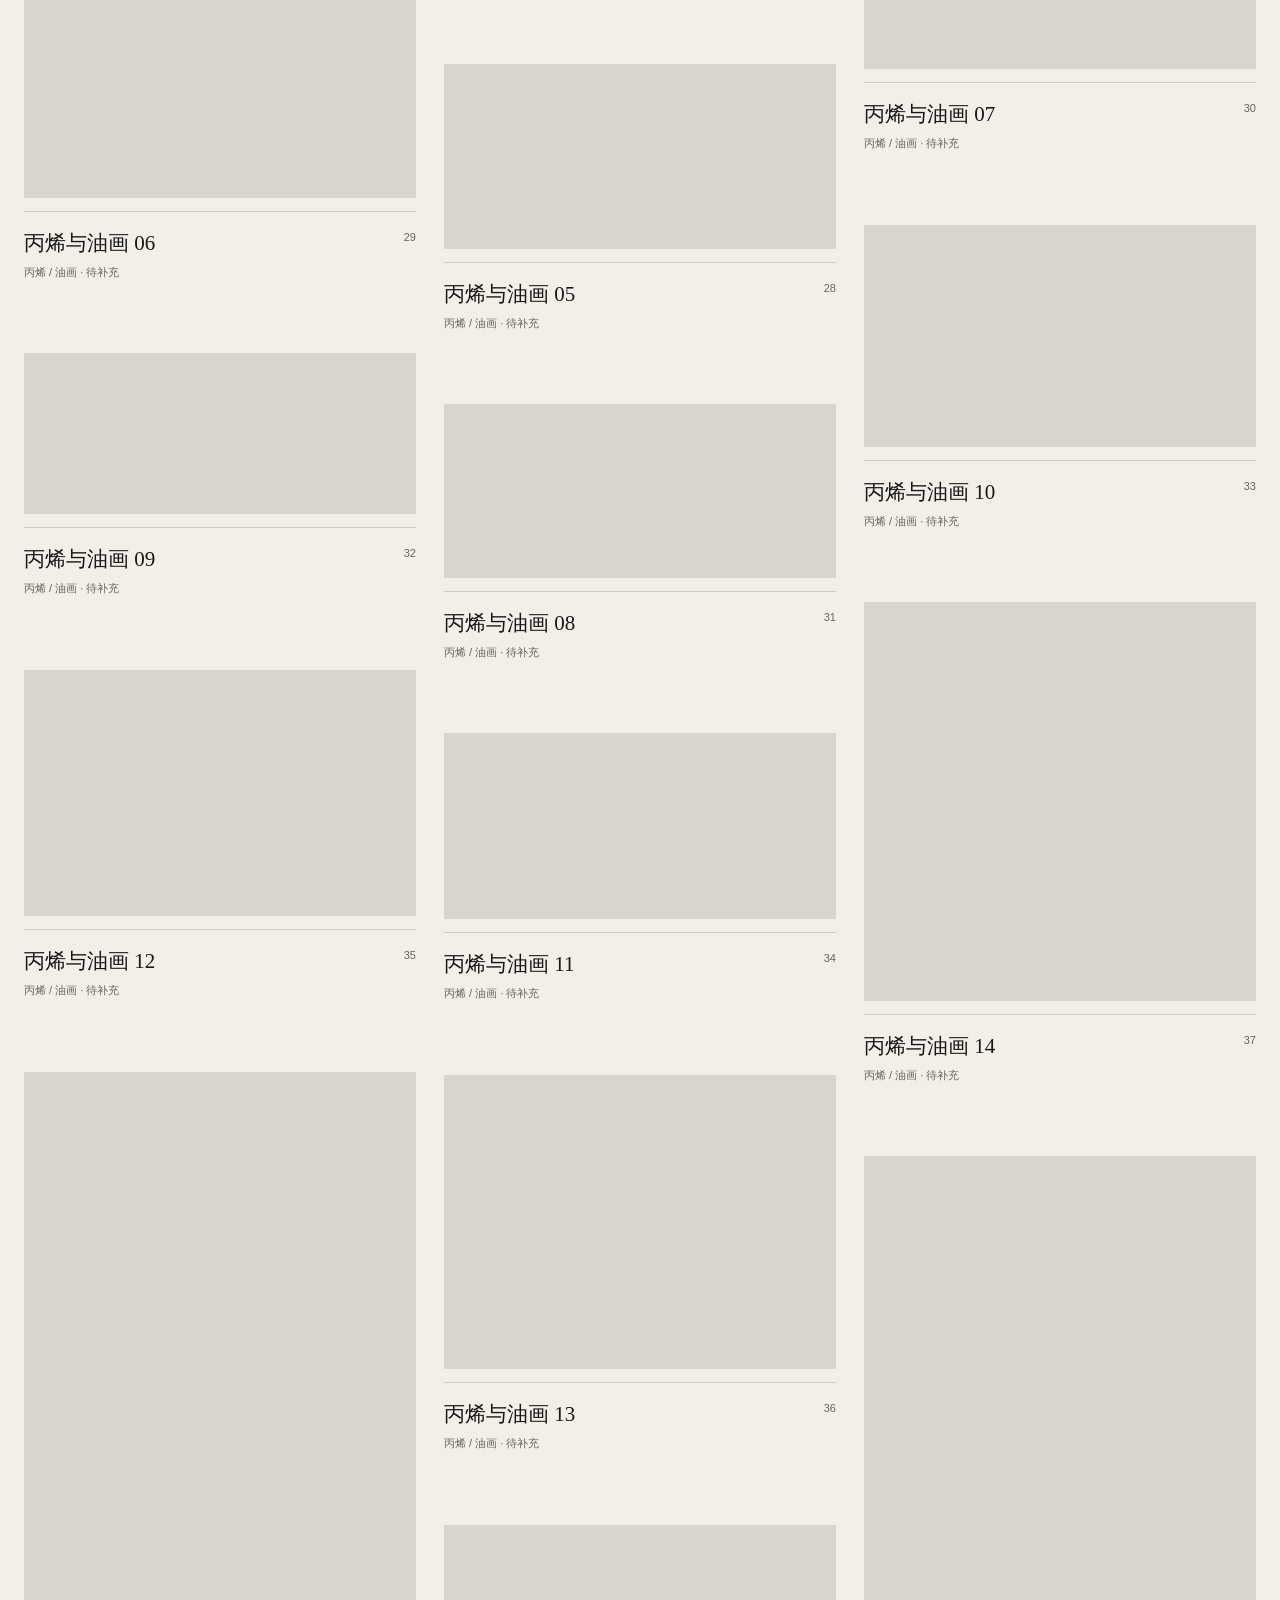
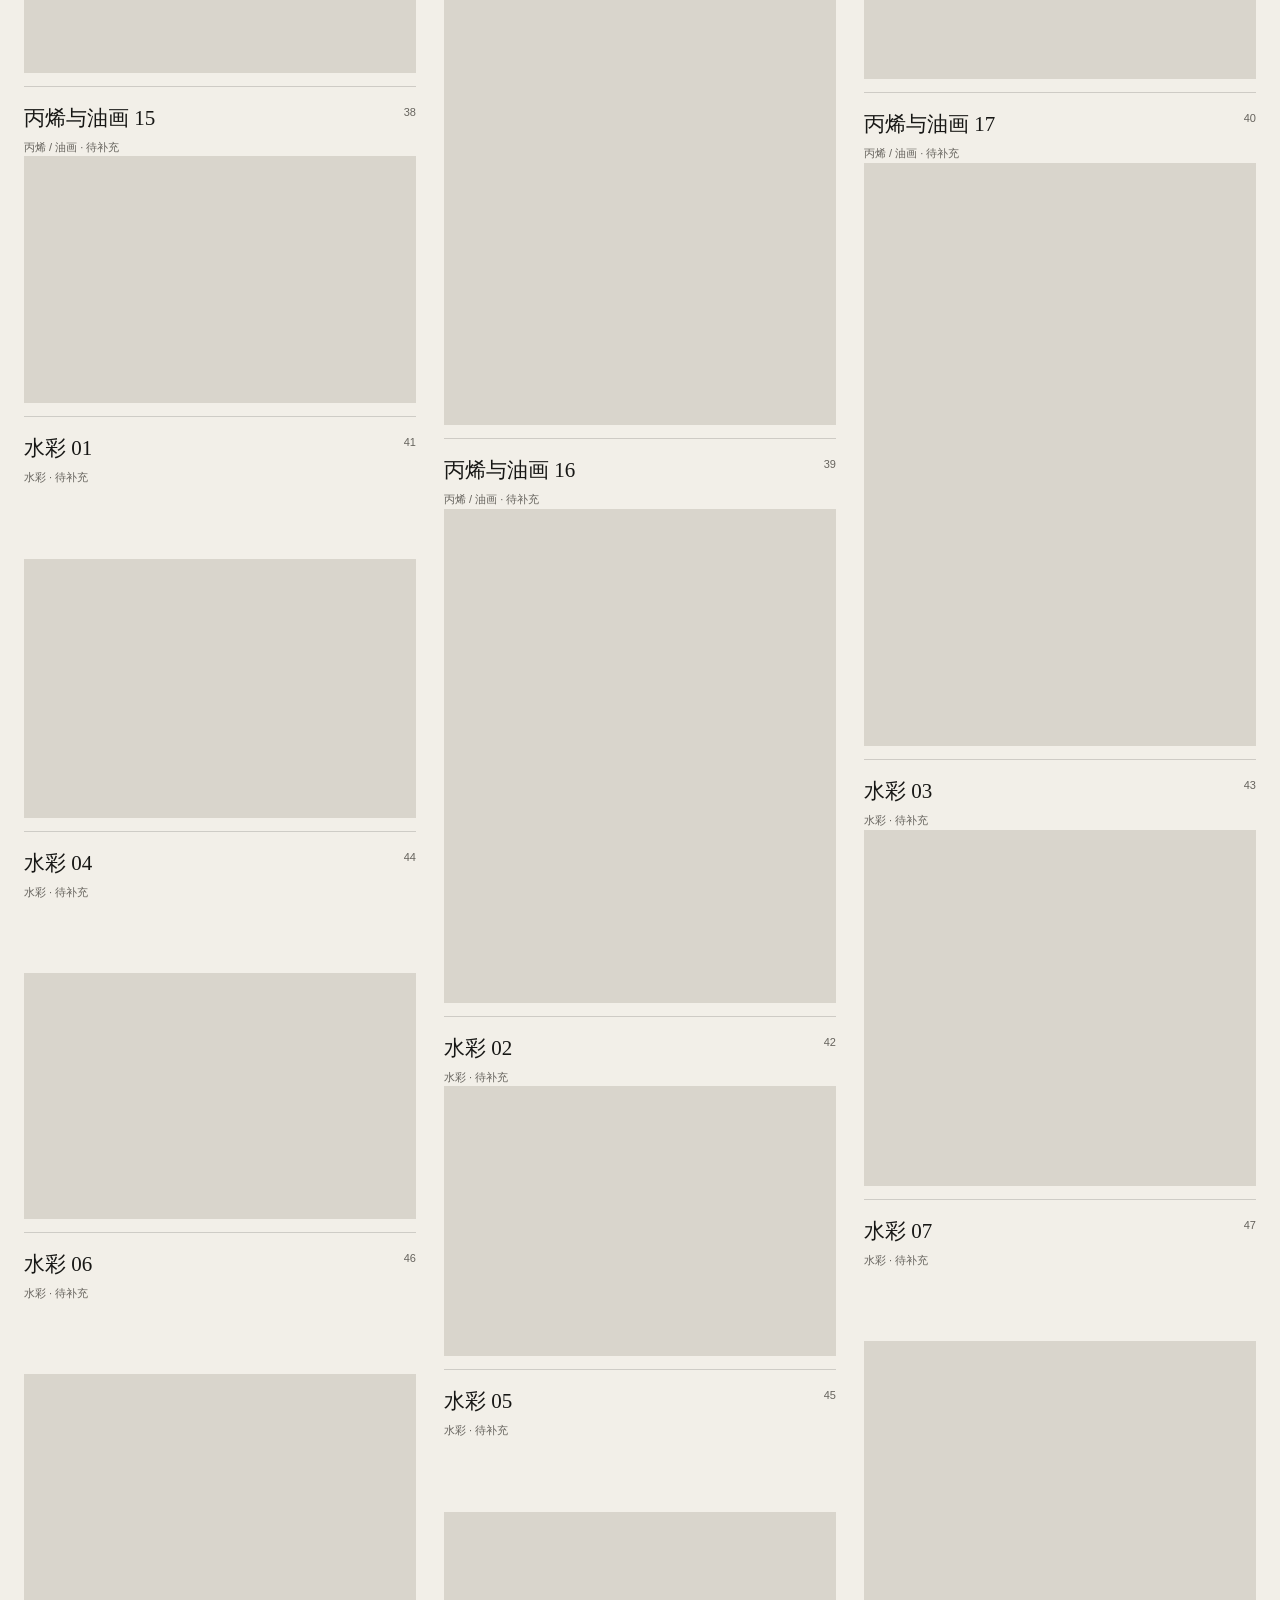
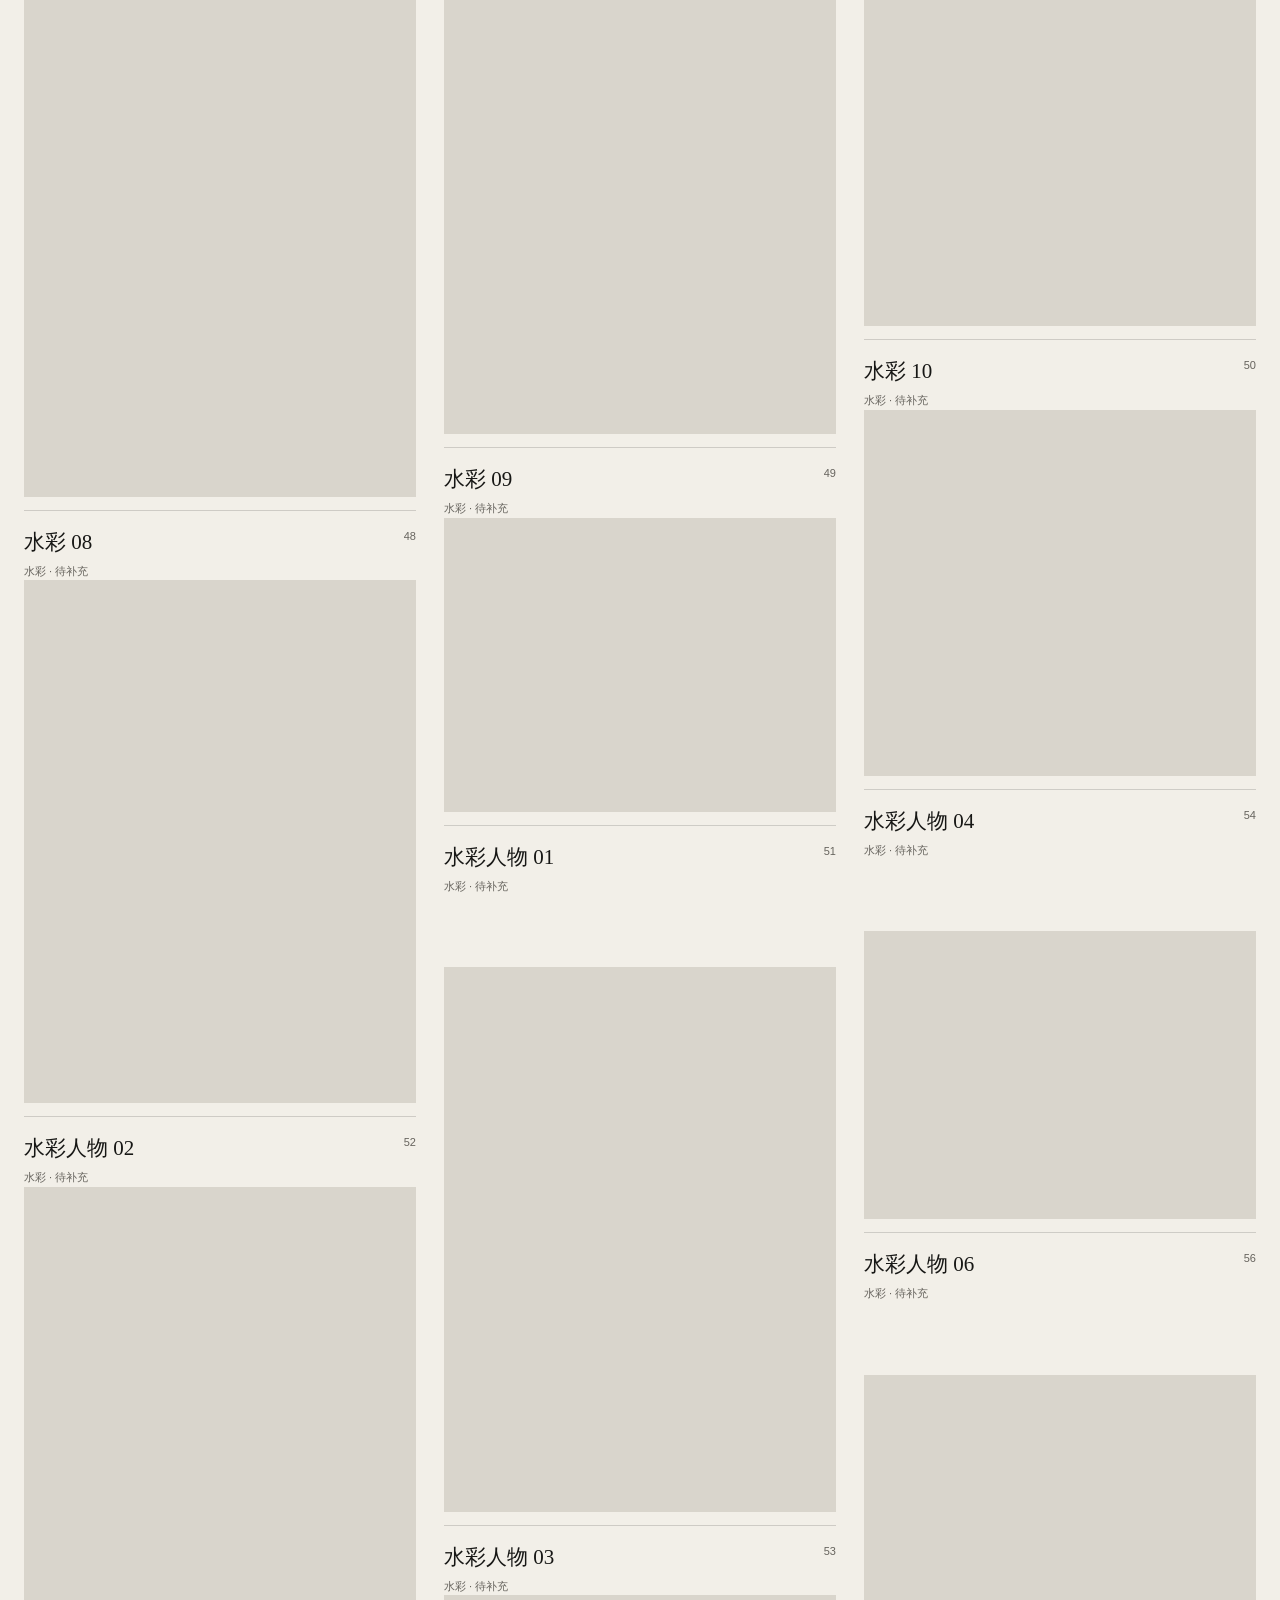
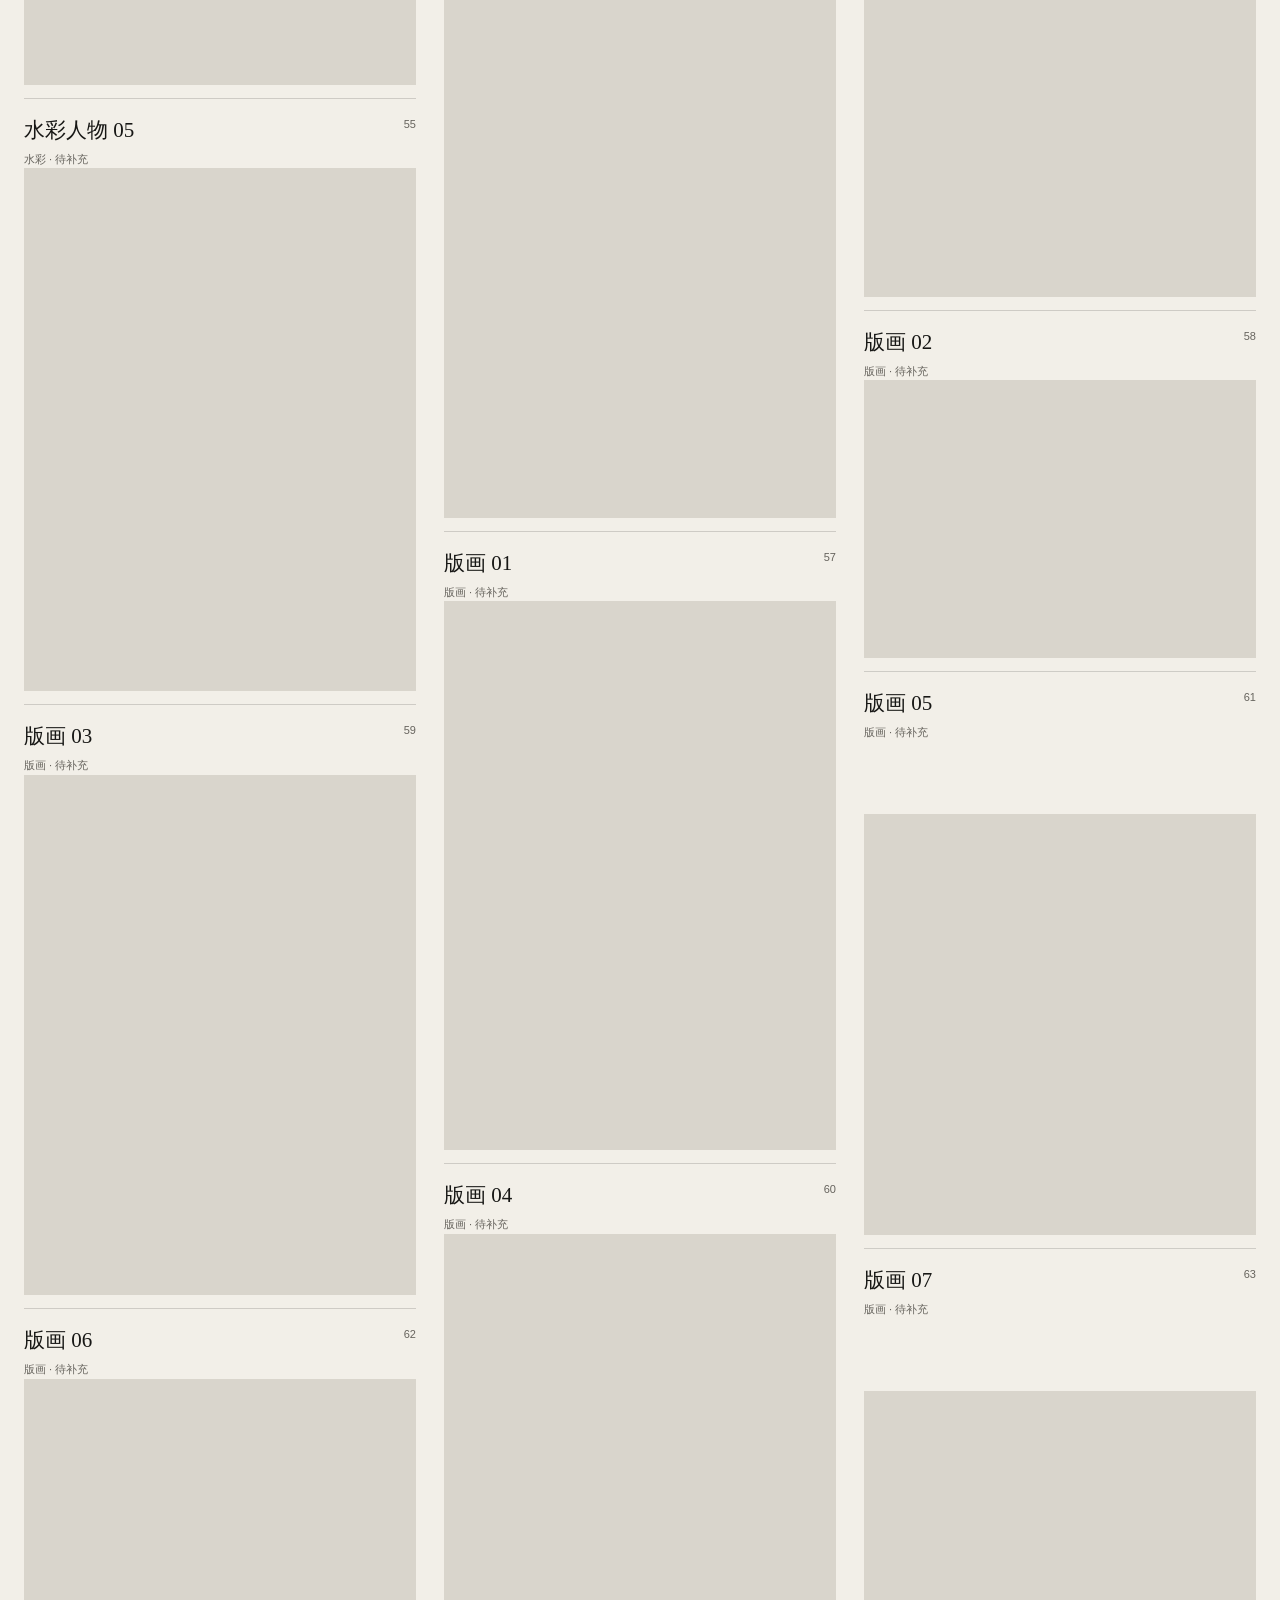
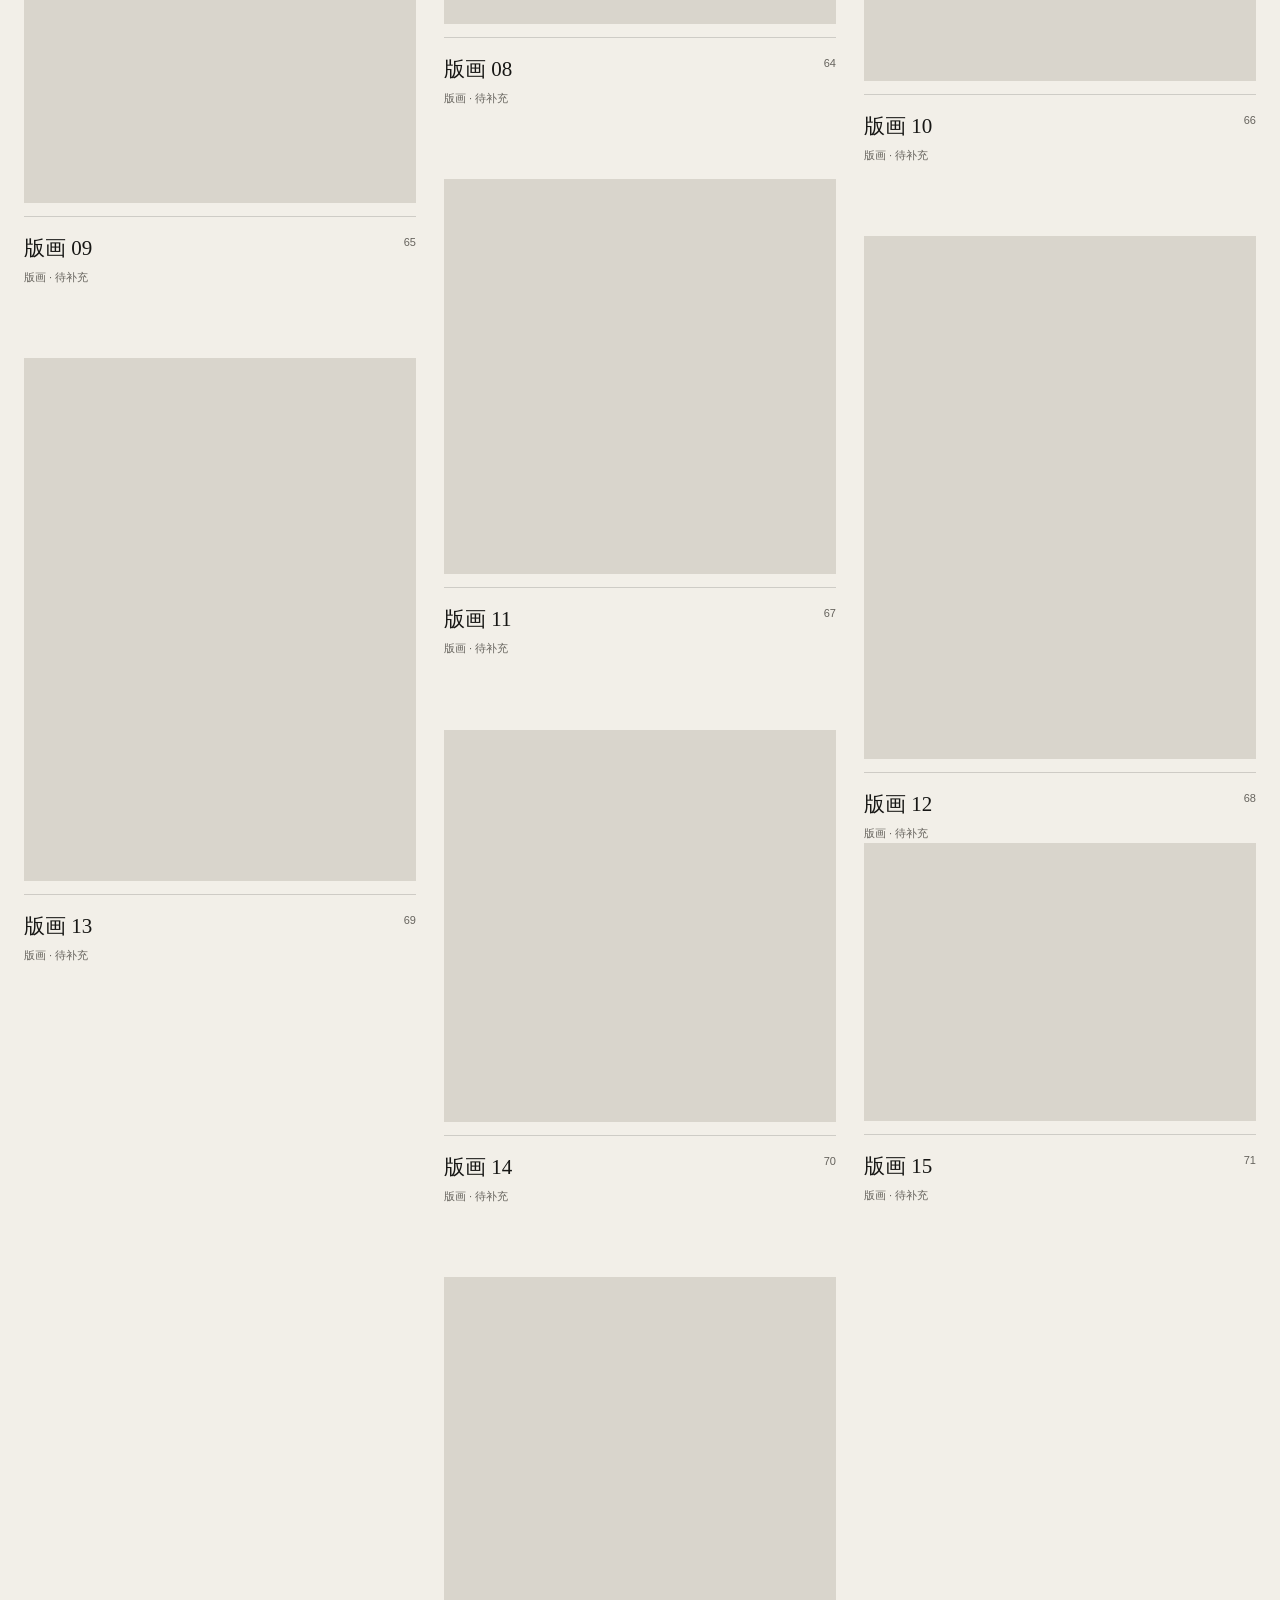
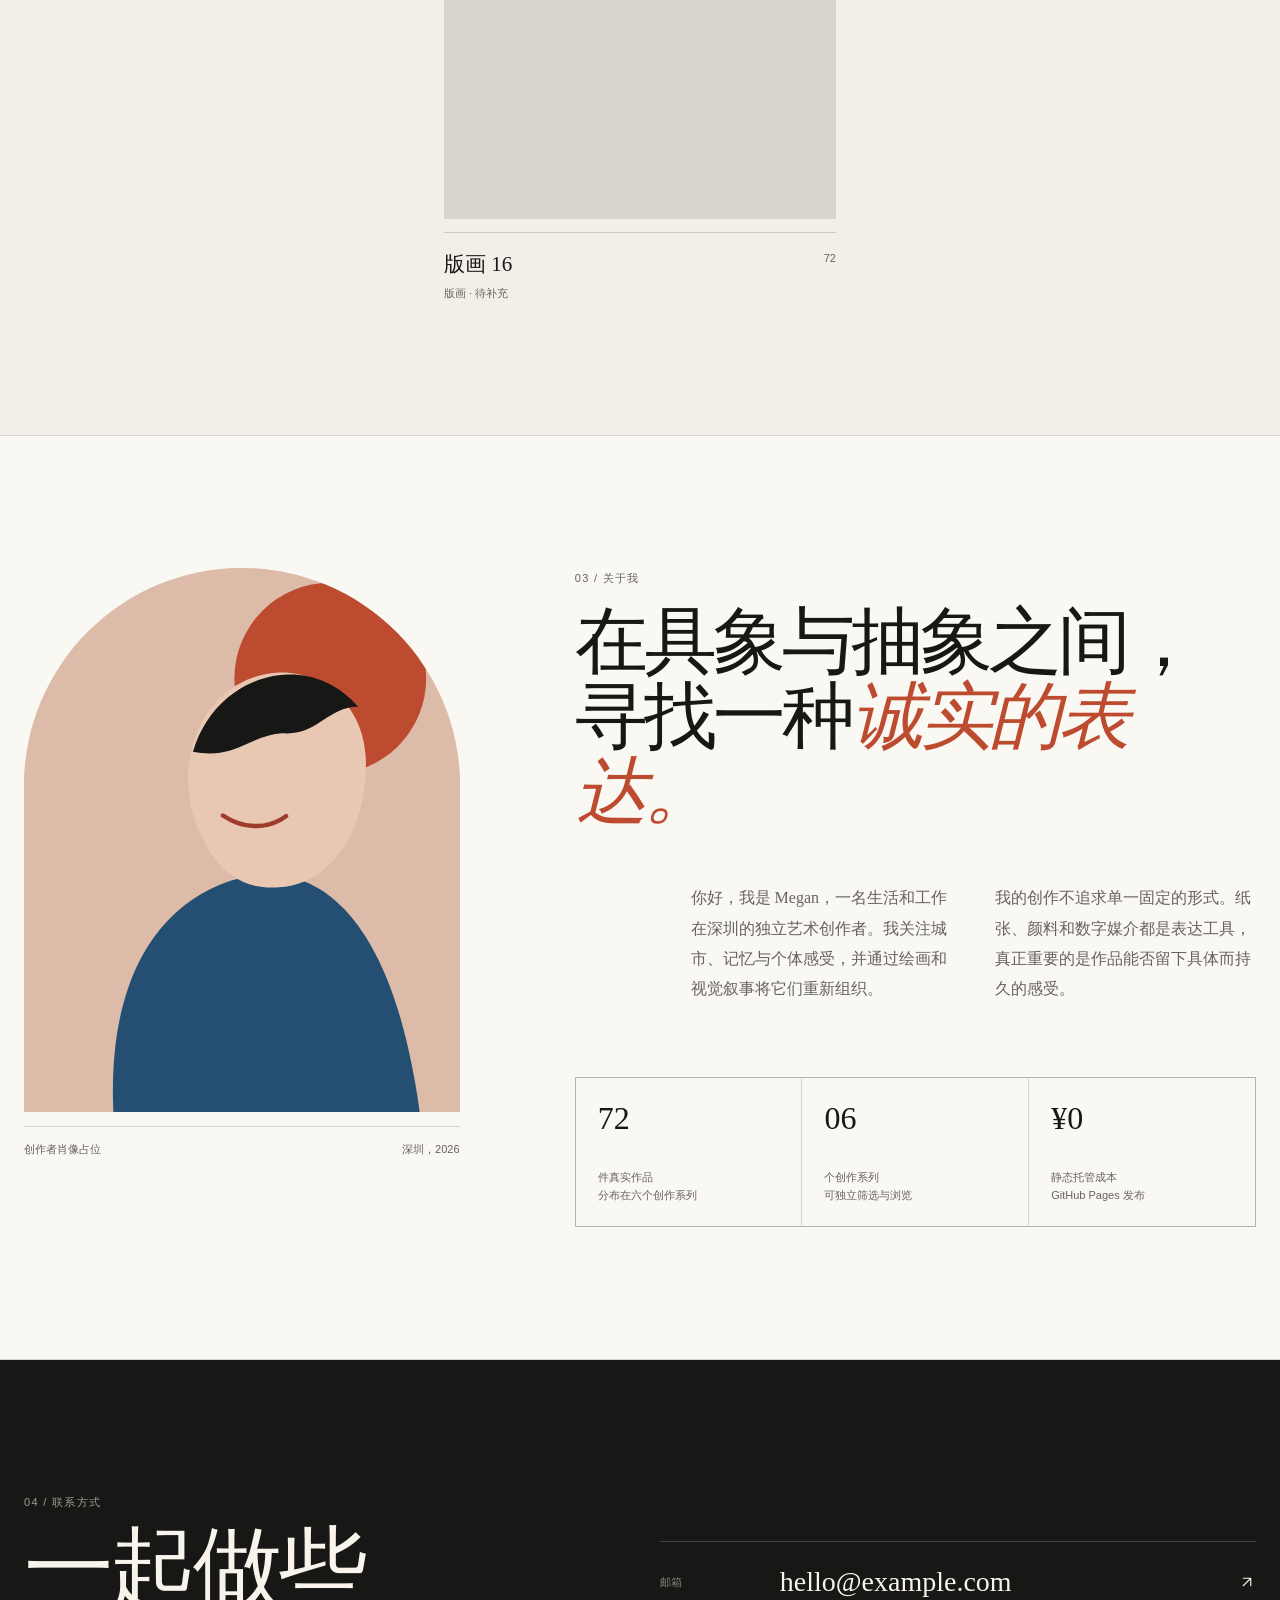
==== commit 47fe3046: "Balance masonry columns with real image dimensions" ====
--- a/index.html
+++ b/index.html
@@ -9,7 +9,7 @@
   <meta property="og:description" content="六个持续生长的创作系列。">
   <meta property="og:type" content="website">
   <title>Megan Studio｜个人艺术作品集</title>
-  <link rel="stylesheet" href="./assets/styles.css">
+  <link rel="stylesheet" href="./assets/styles.css?v=3">
 </head>
 <body>
   <a class="skip-link" href="#main">跳到主要内容</a>
@@ -73,6 +73,6 @@
   </div>
 
   <noscript>请启用 JavaScript 以浏览作品筛选与大图预览。</noscript>
-  <script type="module" src="./assets/app.js"></script>
+  <script type="module" src="./assets/app.js?v=3"></script>
 </body>
 </html>
--- a/assets/styles.css
+++ b/assets/styles.css
@@ -91,18 +91,12 @@
 .filters { display: flex; flex-wrap: wrap; gap: 10px; margin: -12px 0 44px 168px; }
 .filters button { padding: 9px 15px; border: 1px solid var(--line); border-radius: 99px; background: transparent; color: var(--muted); font-size: 12px; cursor: pointer; transition: border-color 180ms ease, background 180ms ease, color 180ms ease; }
 .filters button:hover, .filters button.active { border-color: var(--ink); background: var(--ink); color: var(--paper-soft); }
-.works-grid { display: grid; grid-template-columns: repeat(12, minmax(0, 1fr)); gap: 72px 28px; align-items: start; }
-.work-card { grid-column: span 4; min-width: 0; }
-.work-card.landscape { grid-column: span 8; }
-.work-card.square { grid-column: span 6; }
-.work-card:nth-child(6n + 4) { margin-top: 72px; }
-.work-open { width: 100%; padding: 0; border: 0; background: transparent; color: inherit; text-align: left; cursor: zoom-in; }
-.art-frame { position: relative; overflow: hidden; display: block; min-height: 280px; background: #d9d5cc; }
-.art-frame img { width: 100%; height: auto; transition: transform 700ms cubic-bezier(.2,.7,.2,1); }
-.work-card.portrait .art-frame { aspect-ratio: 4 / 5; }
-.work-card.landscape .art-frame { aspect-ratio: 16 / 10; }
-.work-card.square .art-frame { aspect-ratio: 1; }
-.work-card.portrait .art-frame img, .work-card.landscape .art-frame img, .work-card.square .art-frame img { width: 100%; height: 100%; object-fit: contain; }
+.works-grid { display: flex; gap: 28px; align-items: flex-start; }
+.works-col { flex: 1 1 0; min-width: 0; }
+.work-card { display: block; min-width: 0; margin-bottom: 72px; }
+.work-open { display: block; width: 100%; padding: 0; border: 0; background: transparent; color: inherit; text-align: left; cursor: zoom-in; }
+.art-frame { position: relative; overflow: hidden; display: block; width: 100%; min-height: 0; background: #d9d5cc; }
+.art-frame img, .work-card.portrait .art-frame img, .work-card.landscape .art-frame img, .work-card.square .art-frame img { display: block; width: 100%; height: auto; object-fit: contain; transition: transform 700ms cubic-bezier(.2,.7,.2,1); }
 .view-work { position: absolute; right: 16px; bottom: 16px; padding: 9px 12px; border-radius: 99px; background: rgba(250,248,243,.9); color: var(--ink); font-size: 11px; opacity: 0; transform: translateY(8px); transition: opacity 220ms ease, transform 220ms ease; backdrop-filter: blur(8px); }
 .work-open:hover .view-work, .work-open:focus-visible .view-work { opacity: 1; transform: translateY(0); }
 .work-open:hover .art-frame img { transform: scale(1.025); }
@@ -177,8 +171,7 @@
   .section-heading { grid-template-columns: 84px 1fr; }
   .section-heading p { grid-column: 2; }
   .filters { margin-left: 112px; }
-  .work-card, .work-card.landscape, .work-card.square { grid-column: span 6; }
-  .work-card.landscape .art-frame { aspect-ratio: auto; }
+  .works-grid { gap: 20px; }
   .about-grid, .contact-grid { grid-template-columns: 1fr; }
   .portrait { position: static; width: min(70%, 480px); }
   .lightbox-panel { grid-template-columns: 1fr; }
@@ -203,10 +196,9 @@
   .series-period { display: none; }
   .filters { margin: 0 0 34px; flex-wrap: nowrap; overflow-x: auto; padding-bottom: 4px; }
   .filters button { flex: 0 0 auto; }
-  .works-grid { gap: 58px 0; }
-  .work-card, .work-card.landscape, .work-card.square { grid-column: 1 / -1; margin-top: 0; }
-  .work-card:nth-child(even) { width: 88%; margin-left: auto; }
-  .work-card.portrait .art-frame, .work-card.landscape .art-frame, .work-card.square .art-frame { aspect-ratio: auto; }
+  .works-grid { flex-direction: column; gap: 0; }
+  .work-card { margin-bottom: 58px; }
+  .work-card:nth-child(even) { width: 88%; margin-left: 12%; }
   .work-card .art-frame img, .work-card.portrait .art-frame img, .work-card.landscape .art-frame img, .work-card.square .art-frame img { width: 100%; height: auto; object-fit: contain; }
   .art-frame { min-height: 0; }
   .about-grid { gap: 56px; }
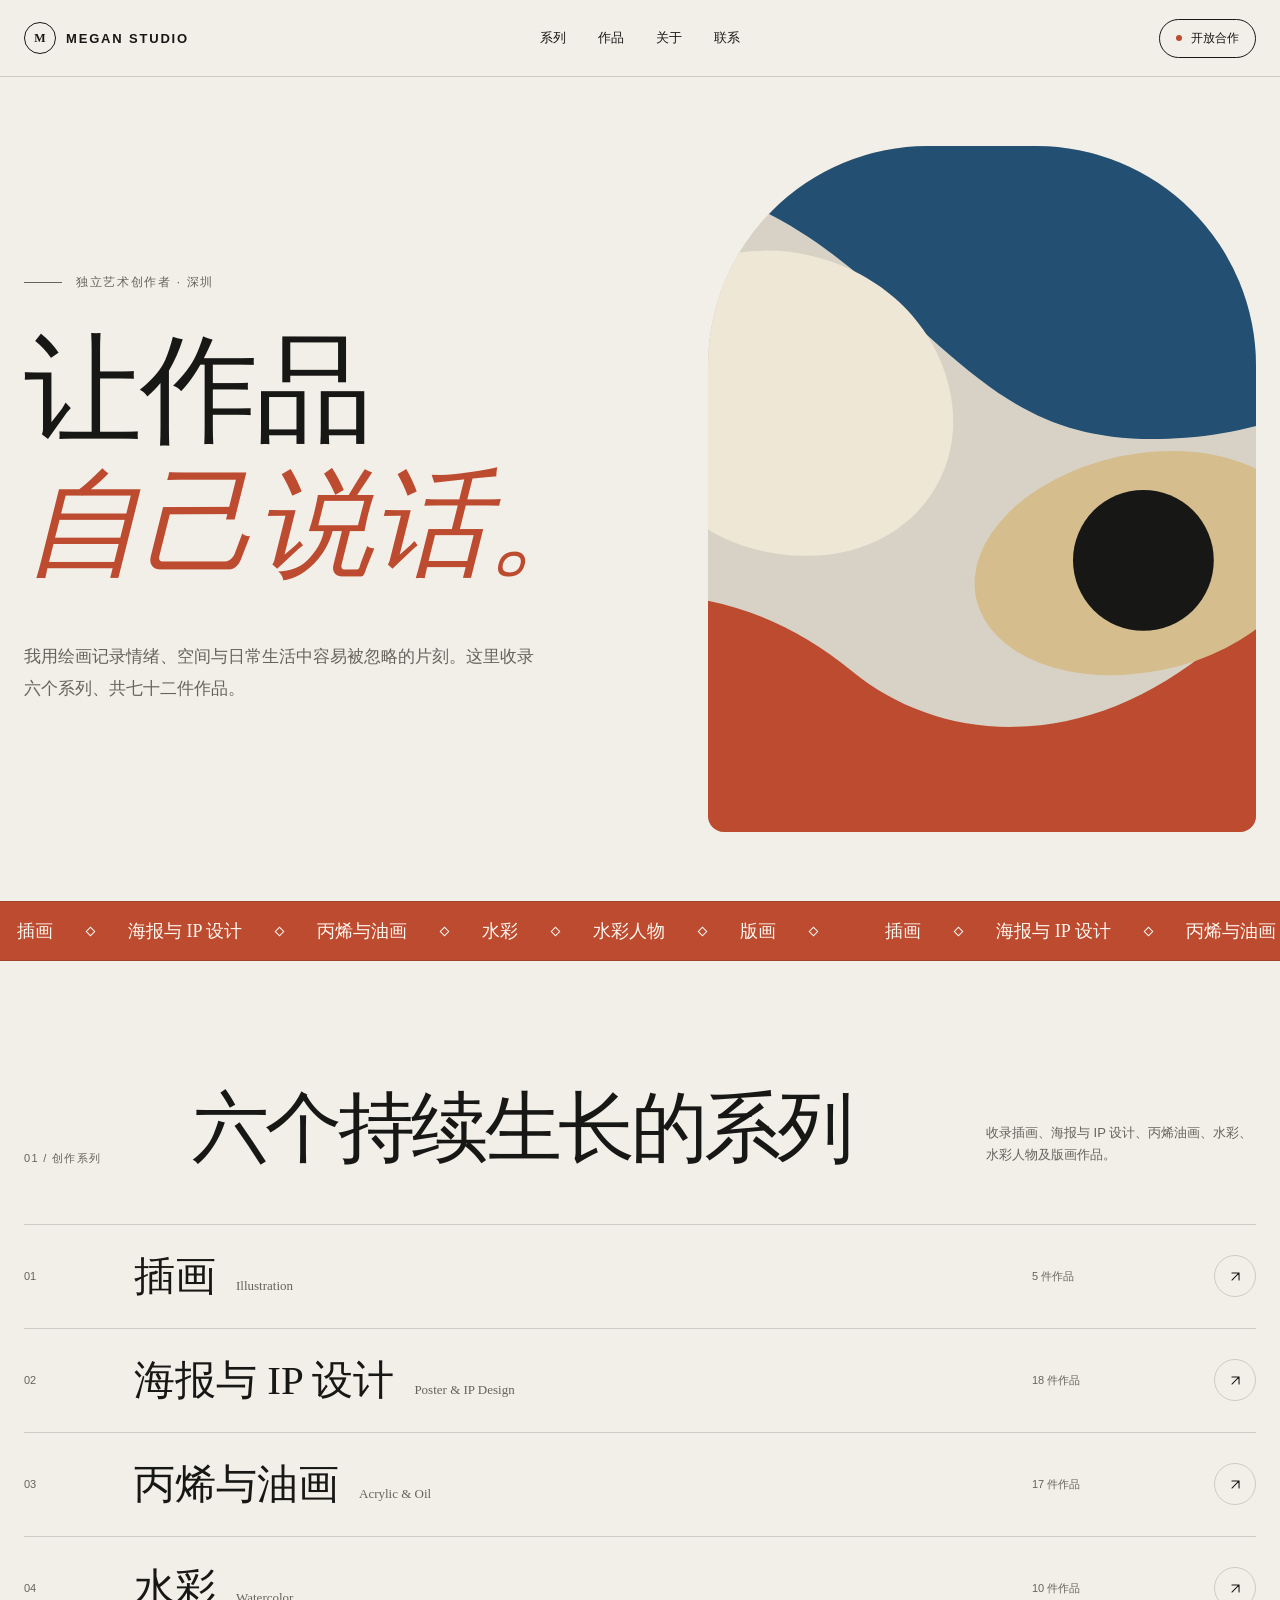
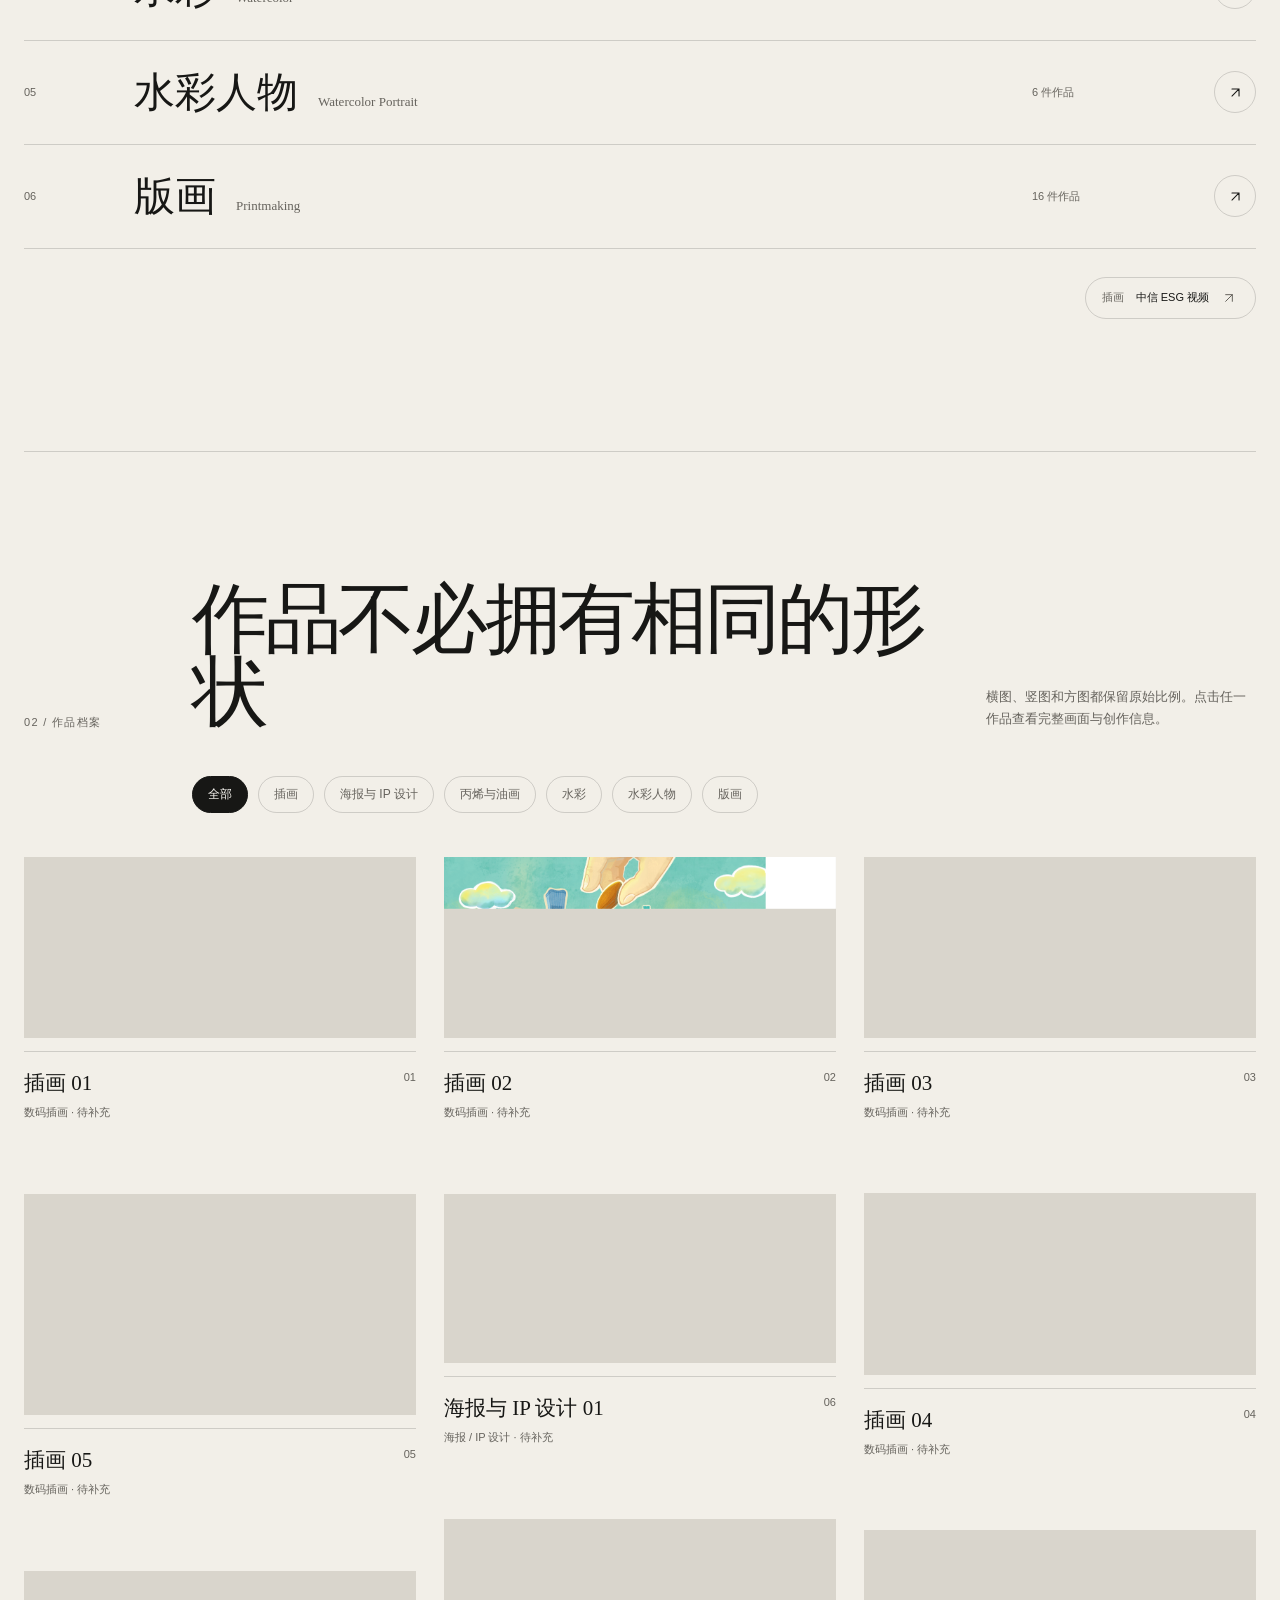
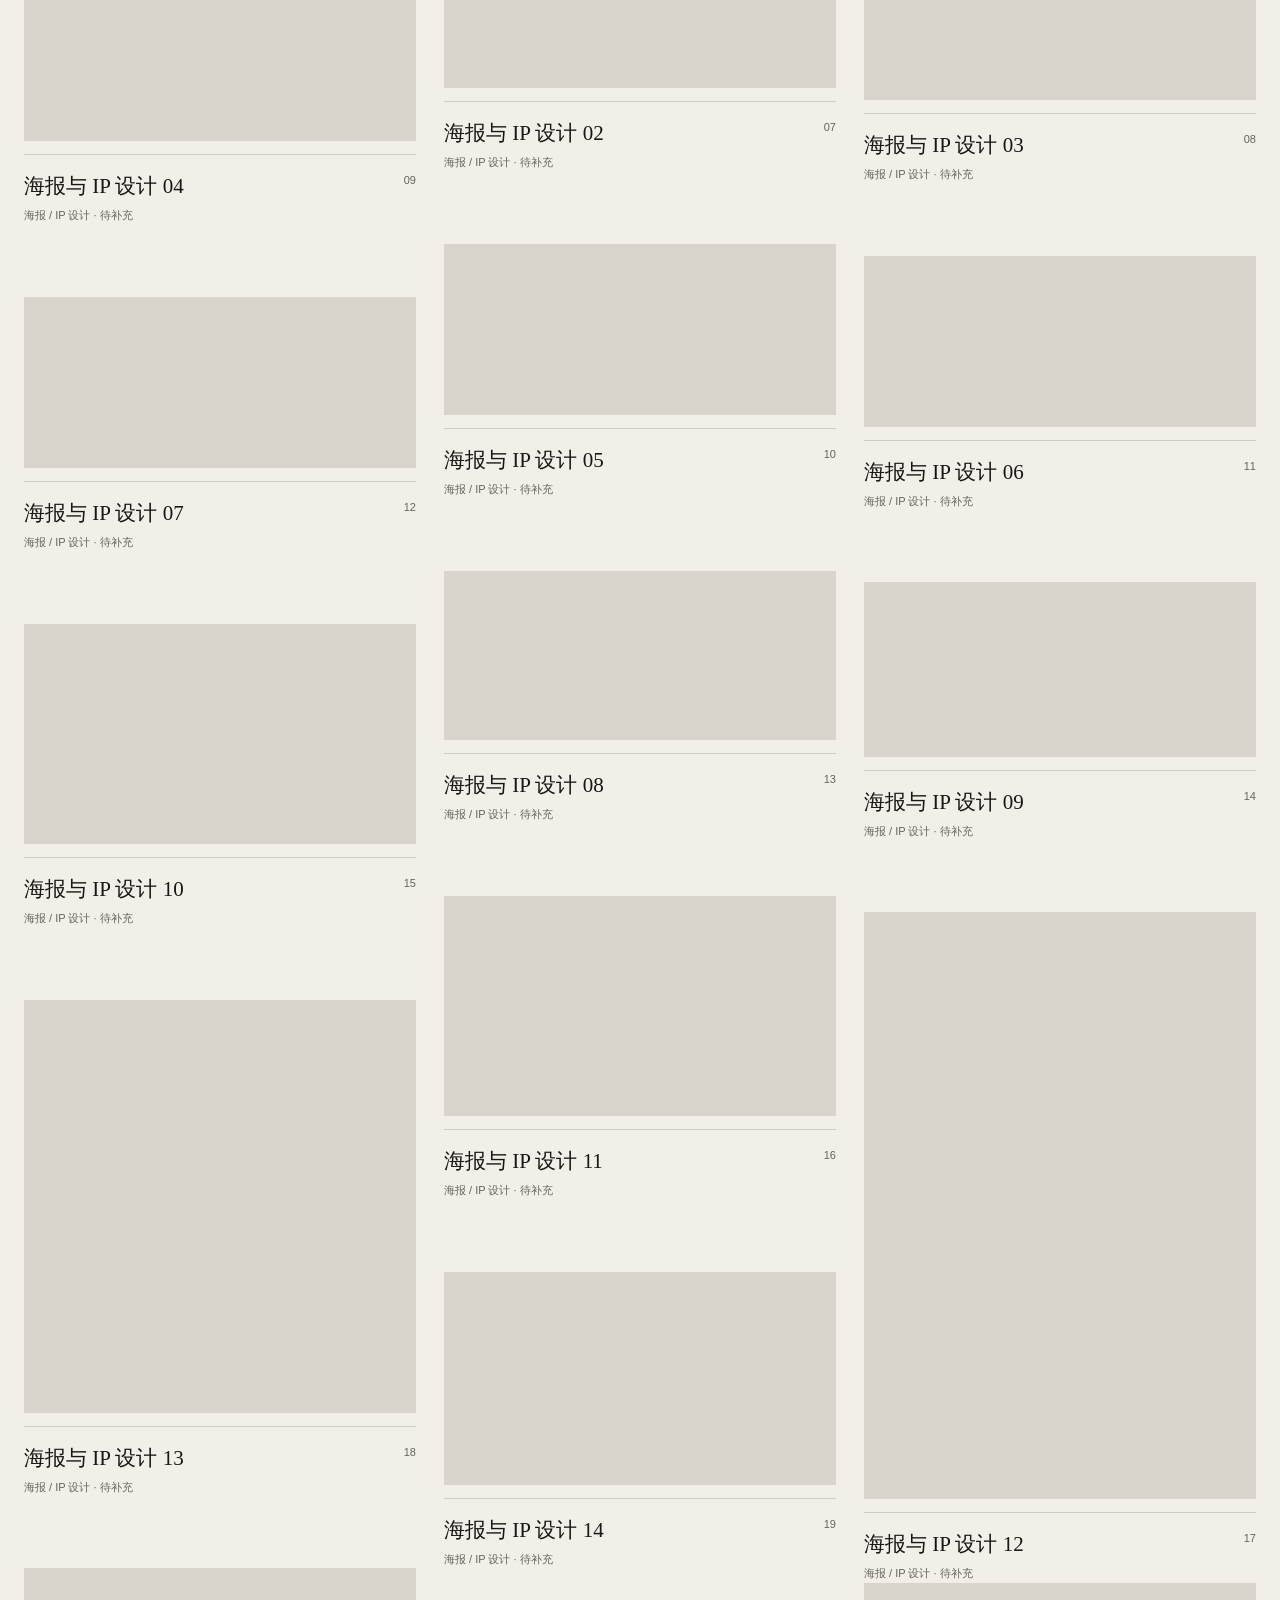
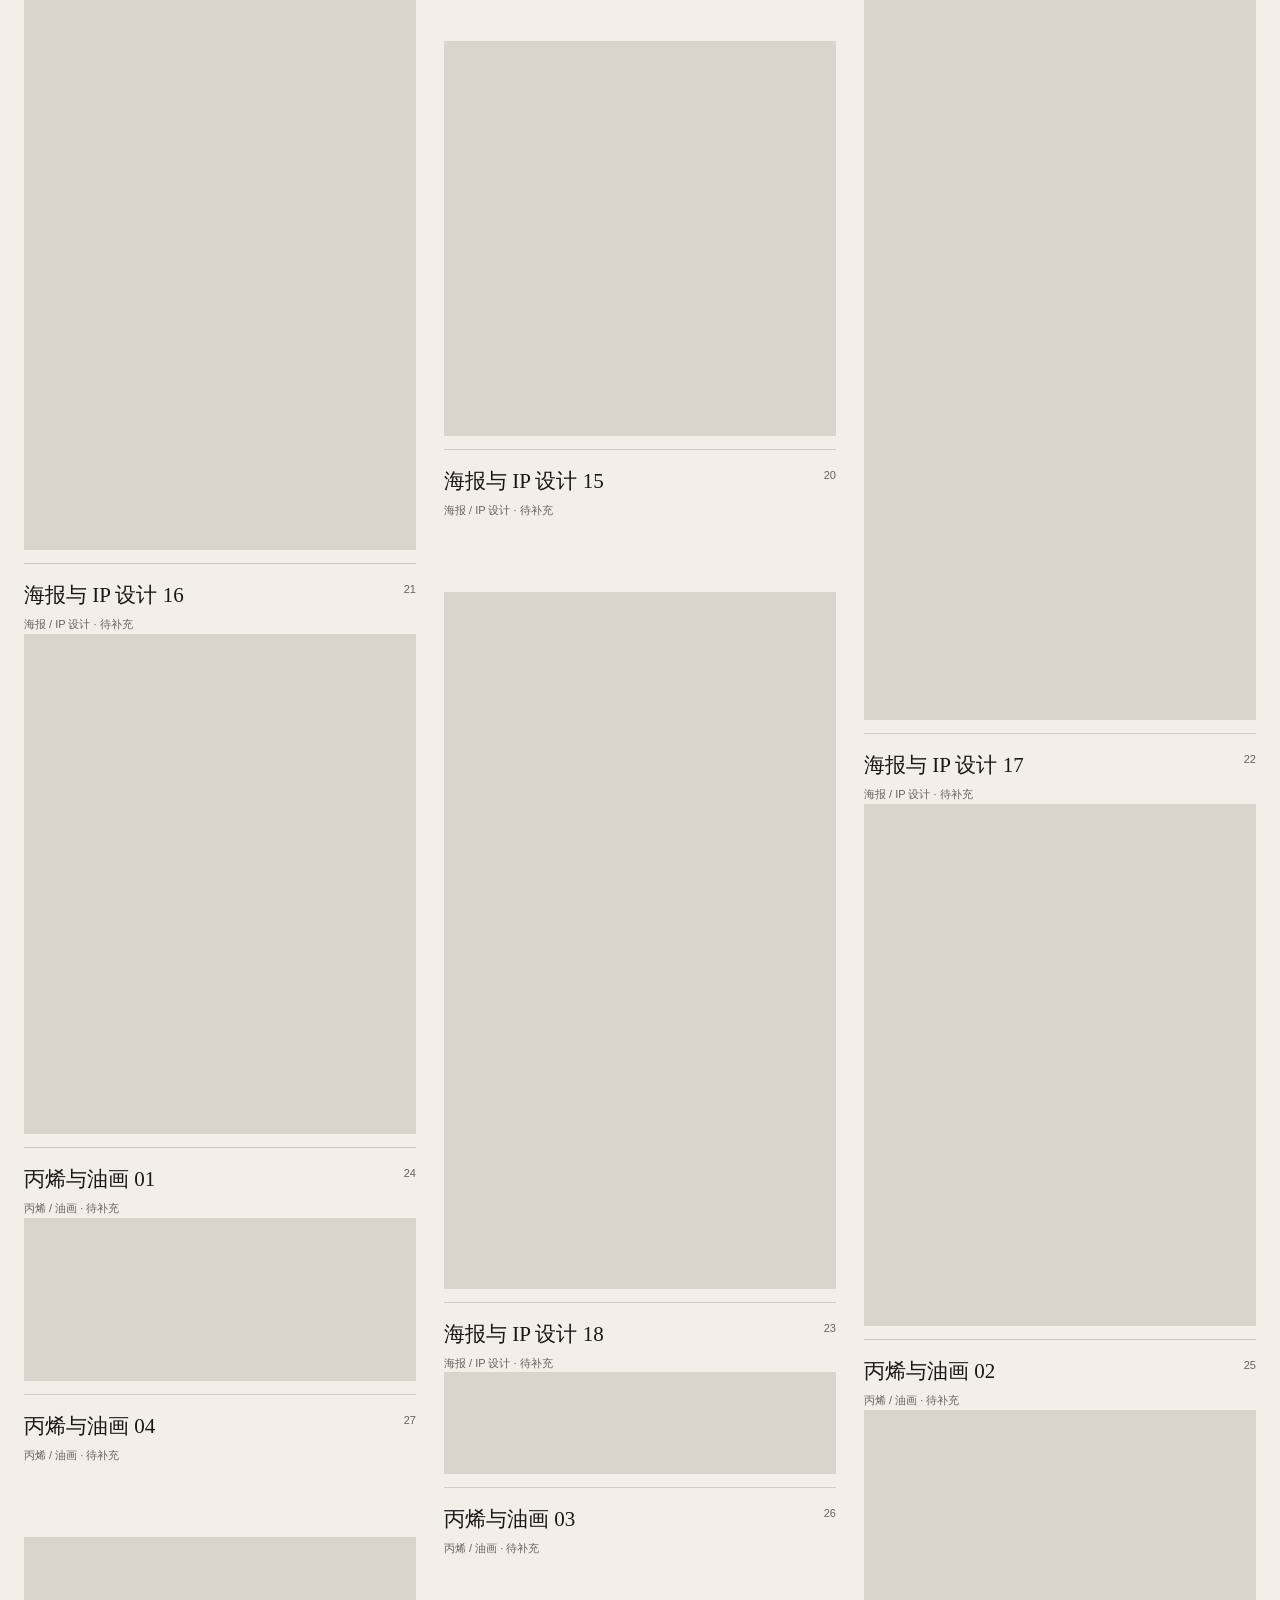
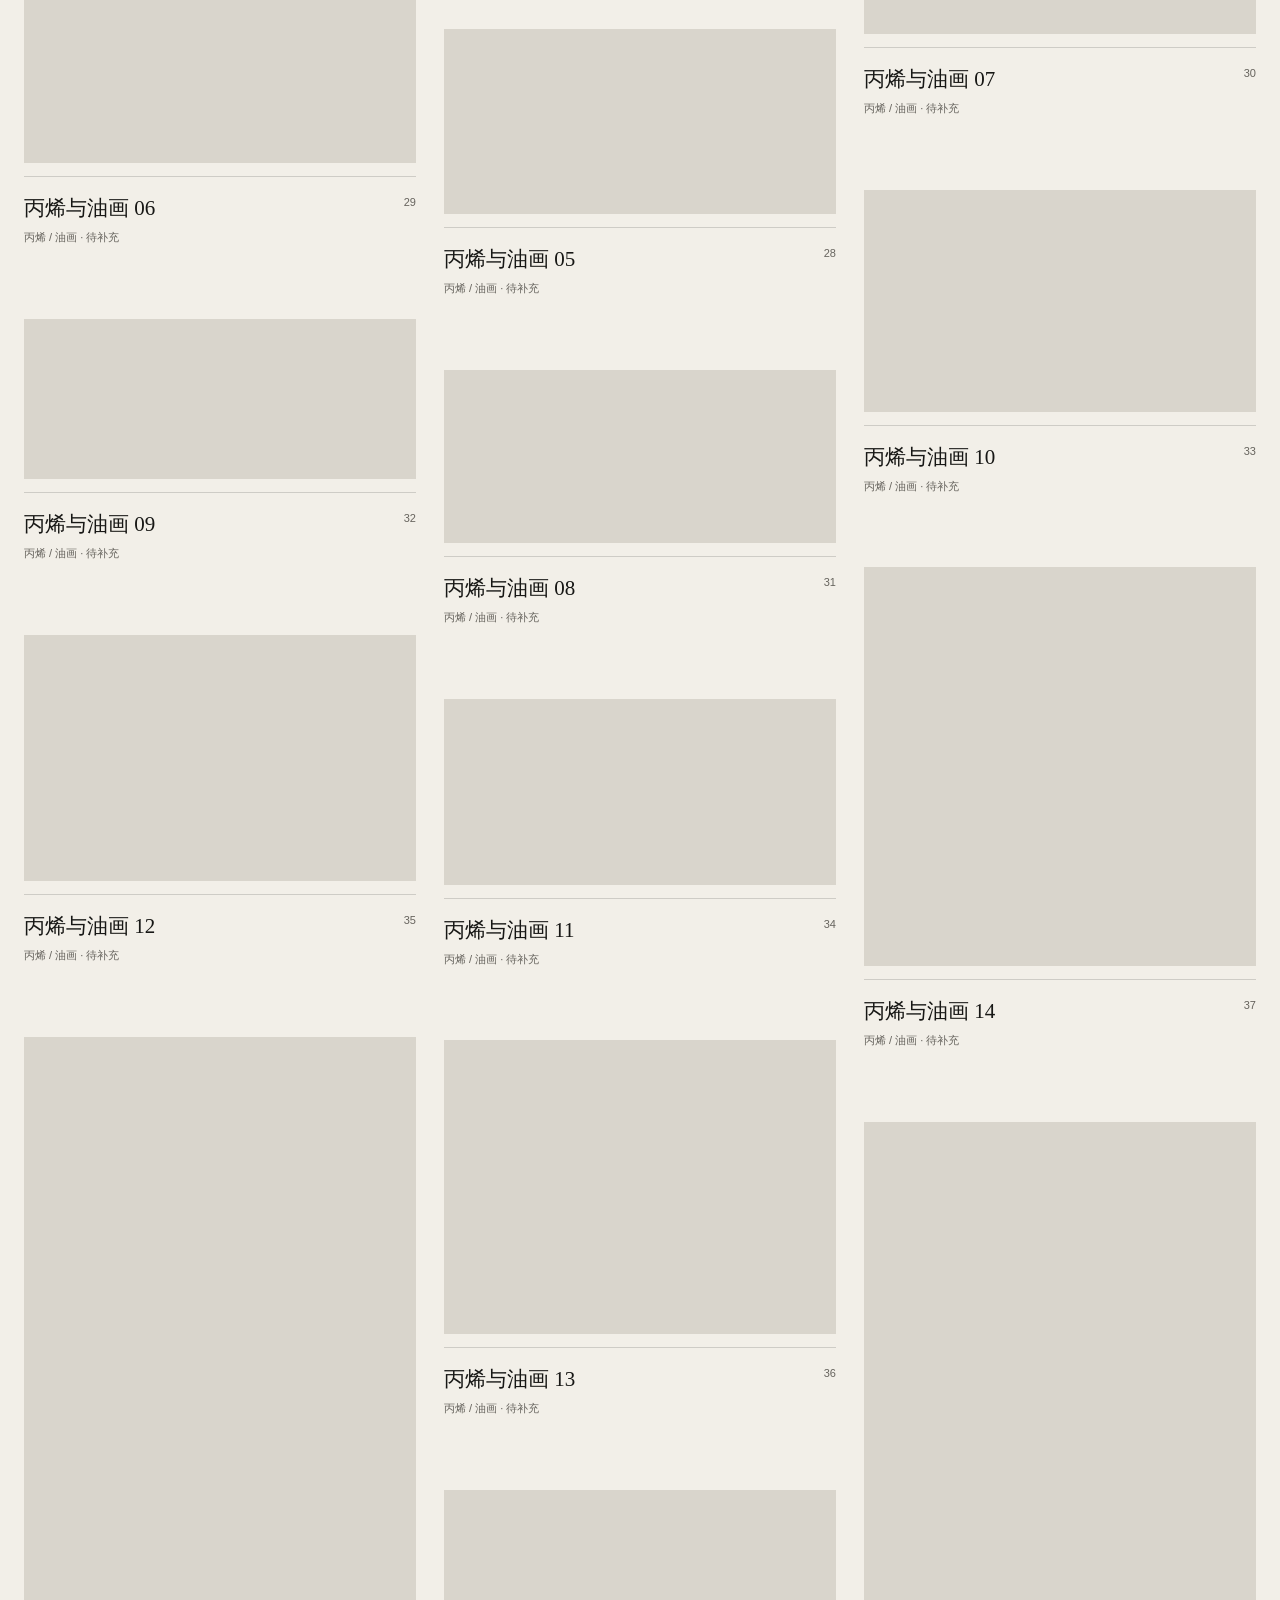
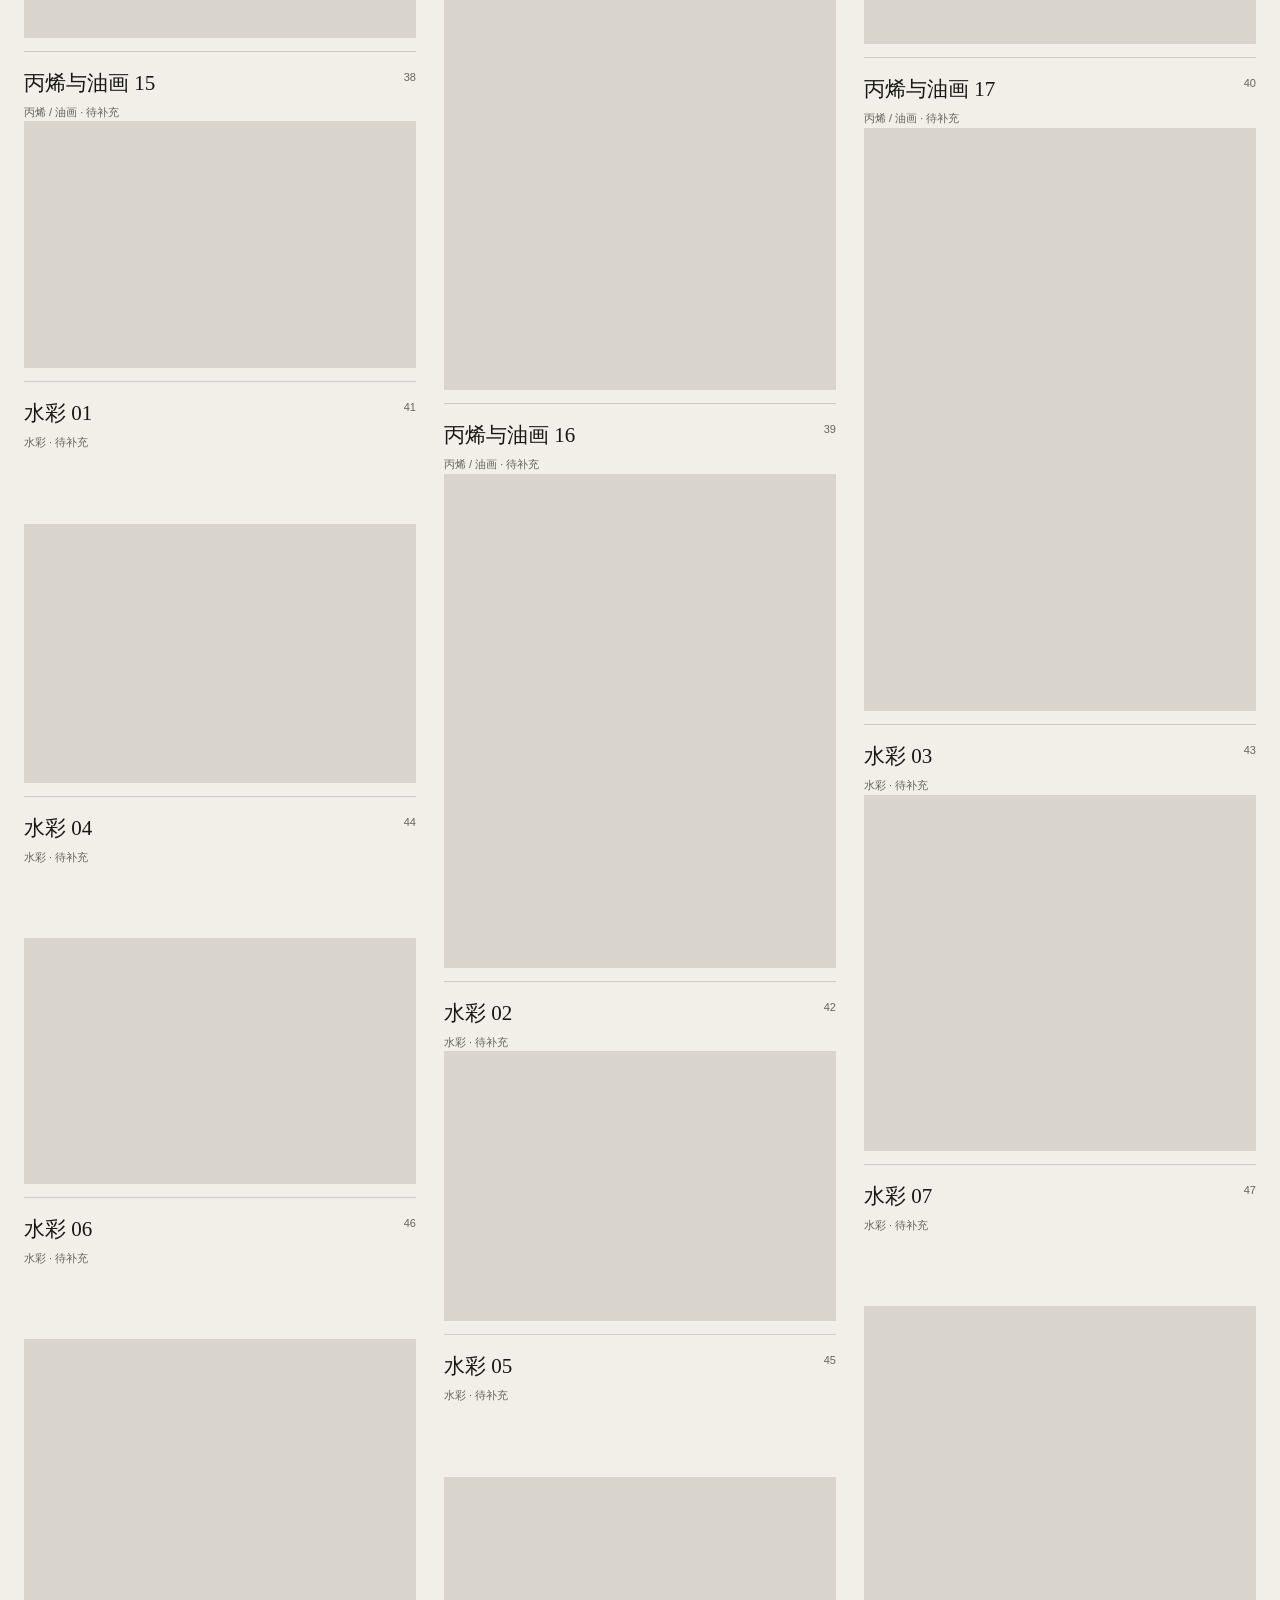
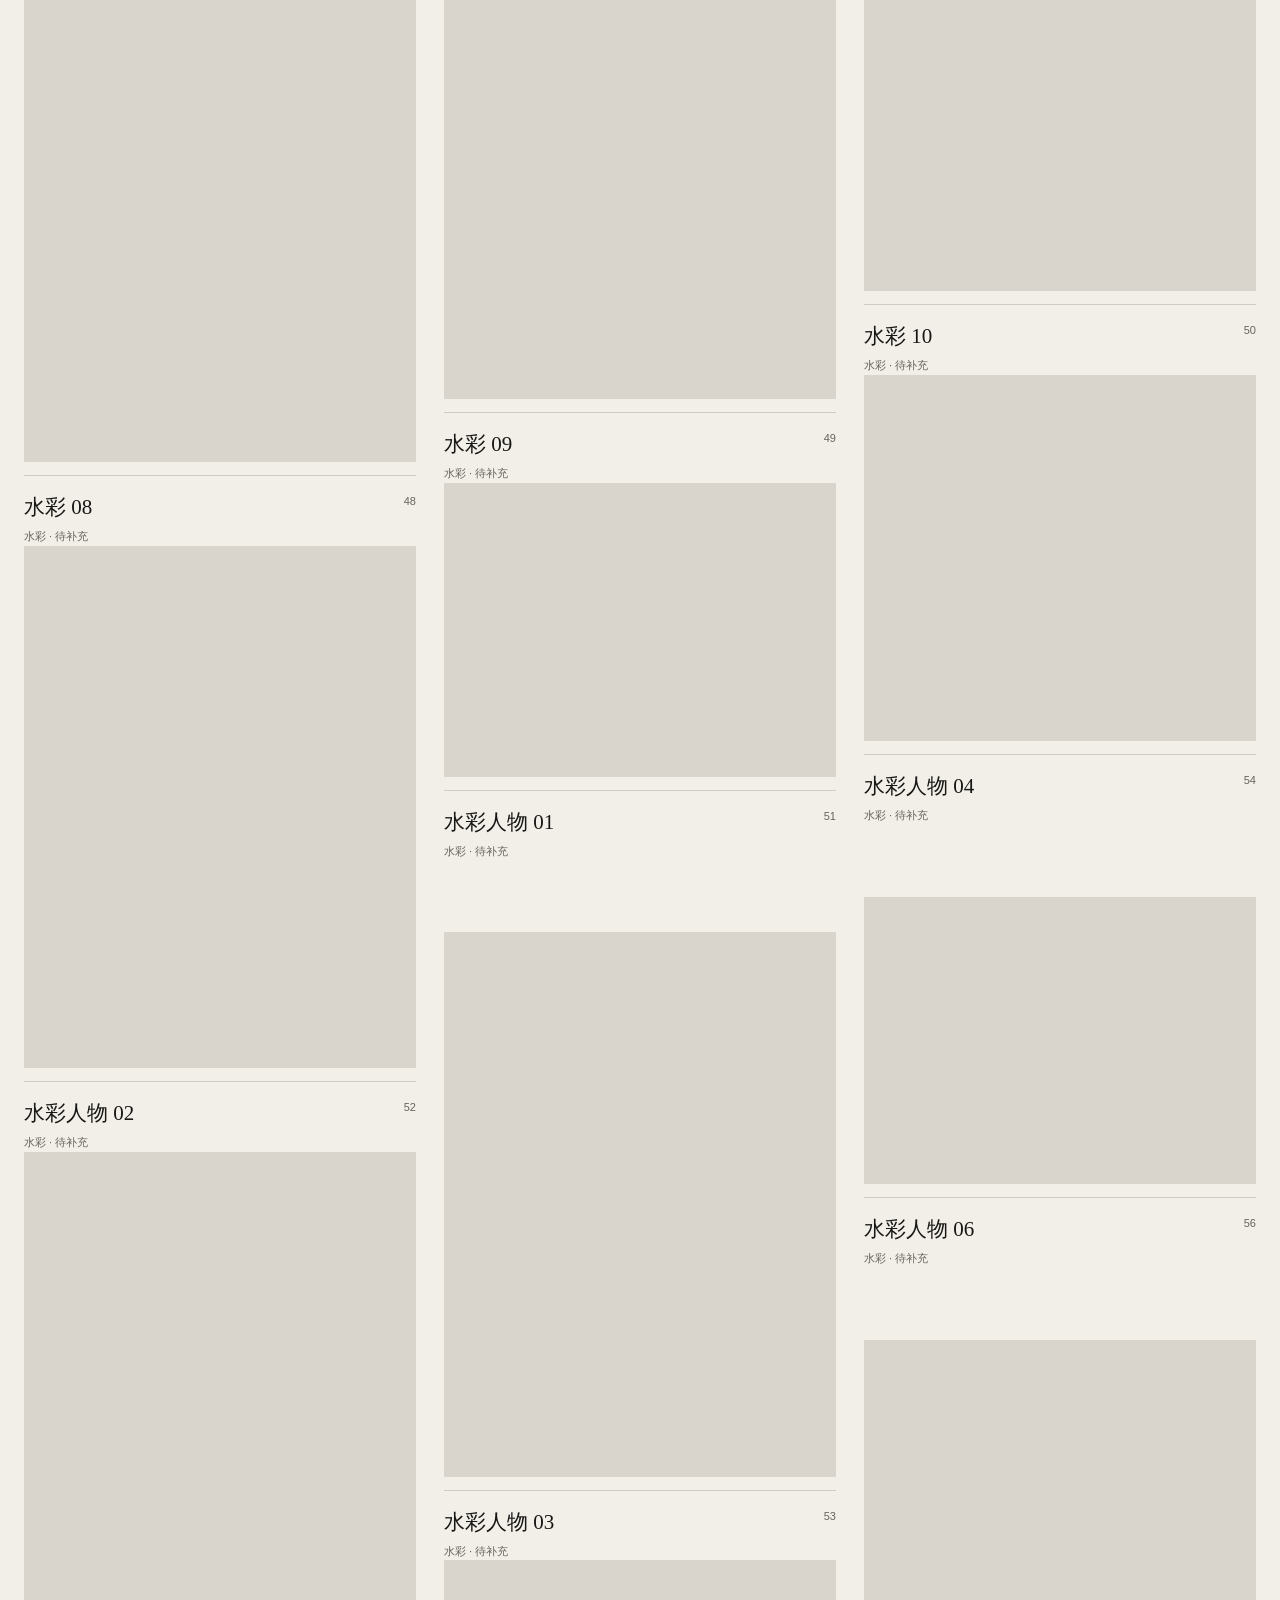
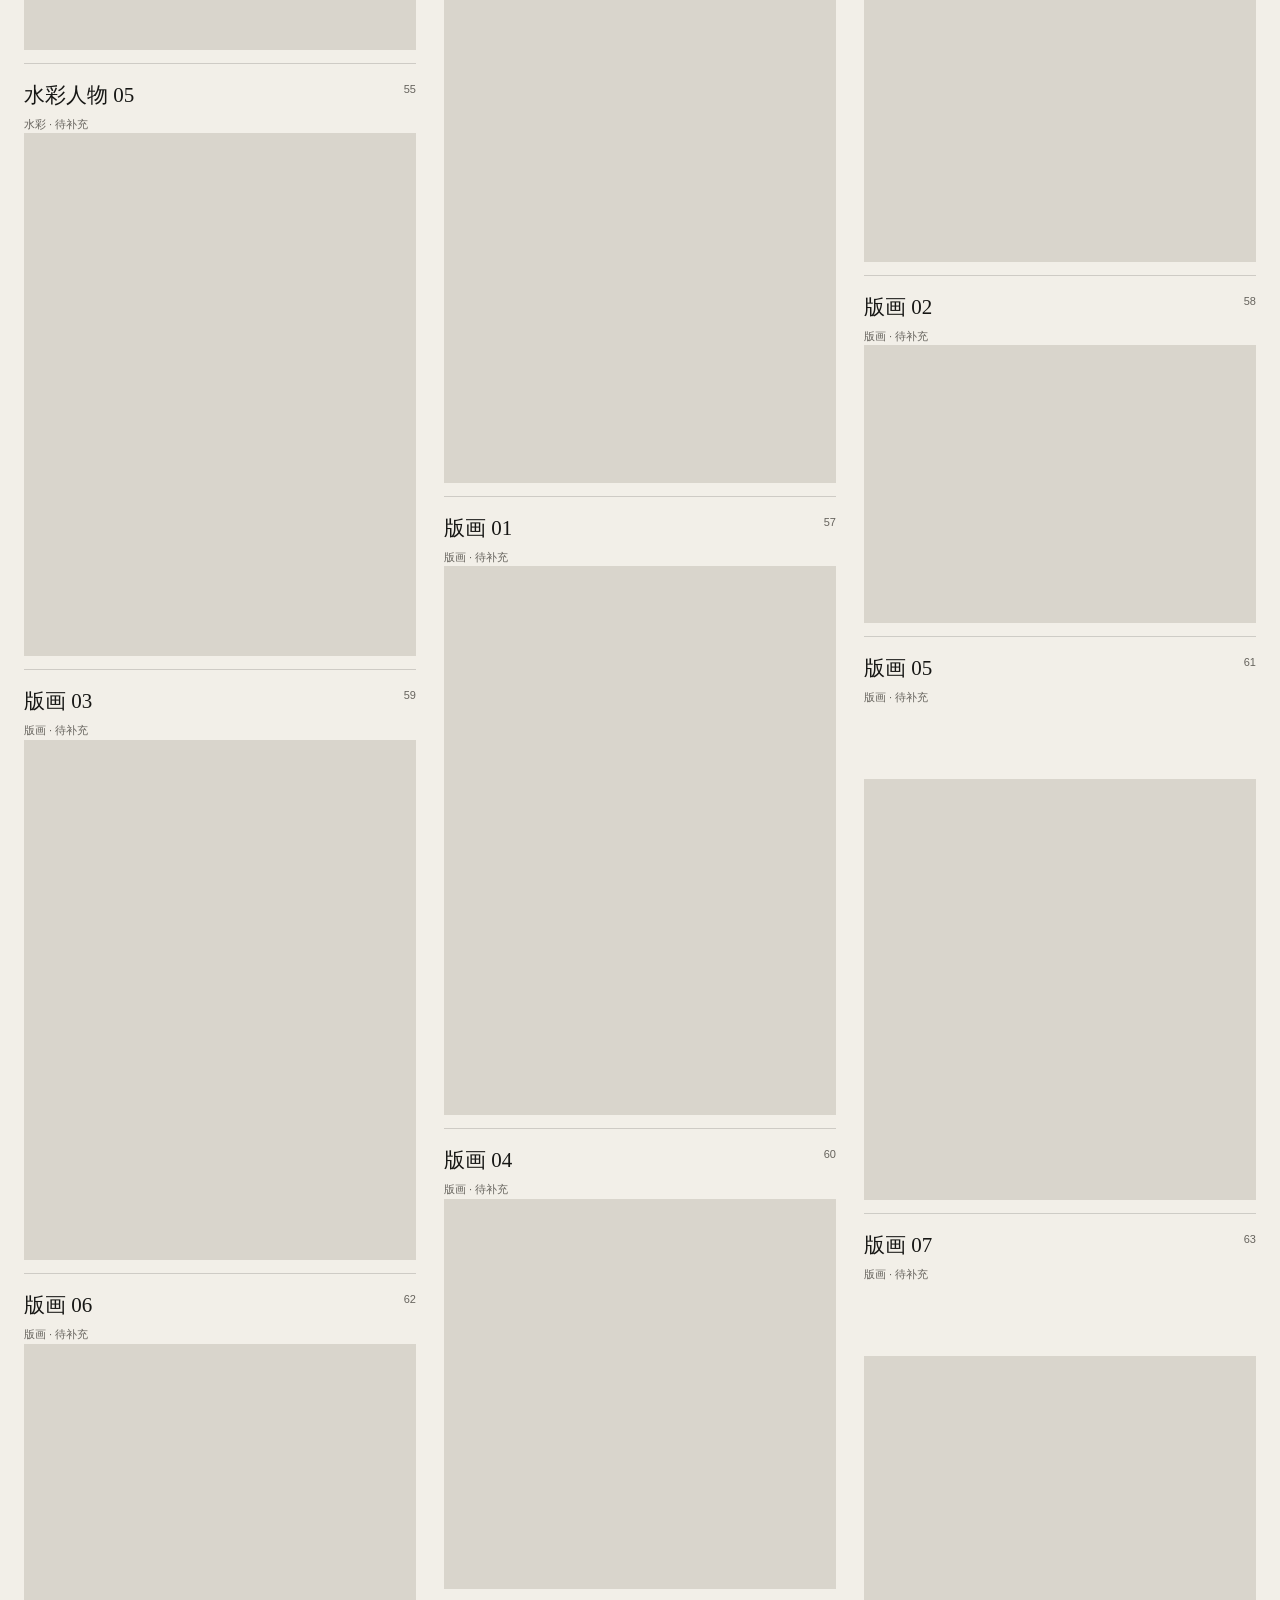
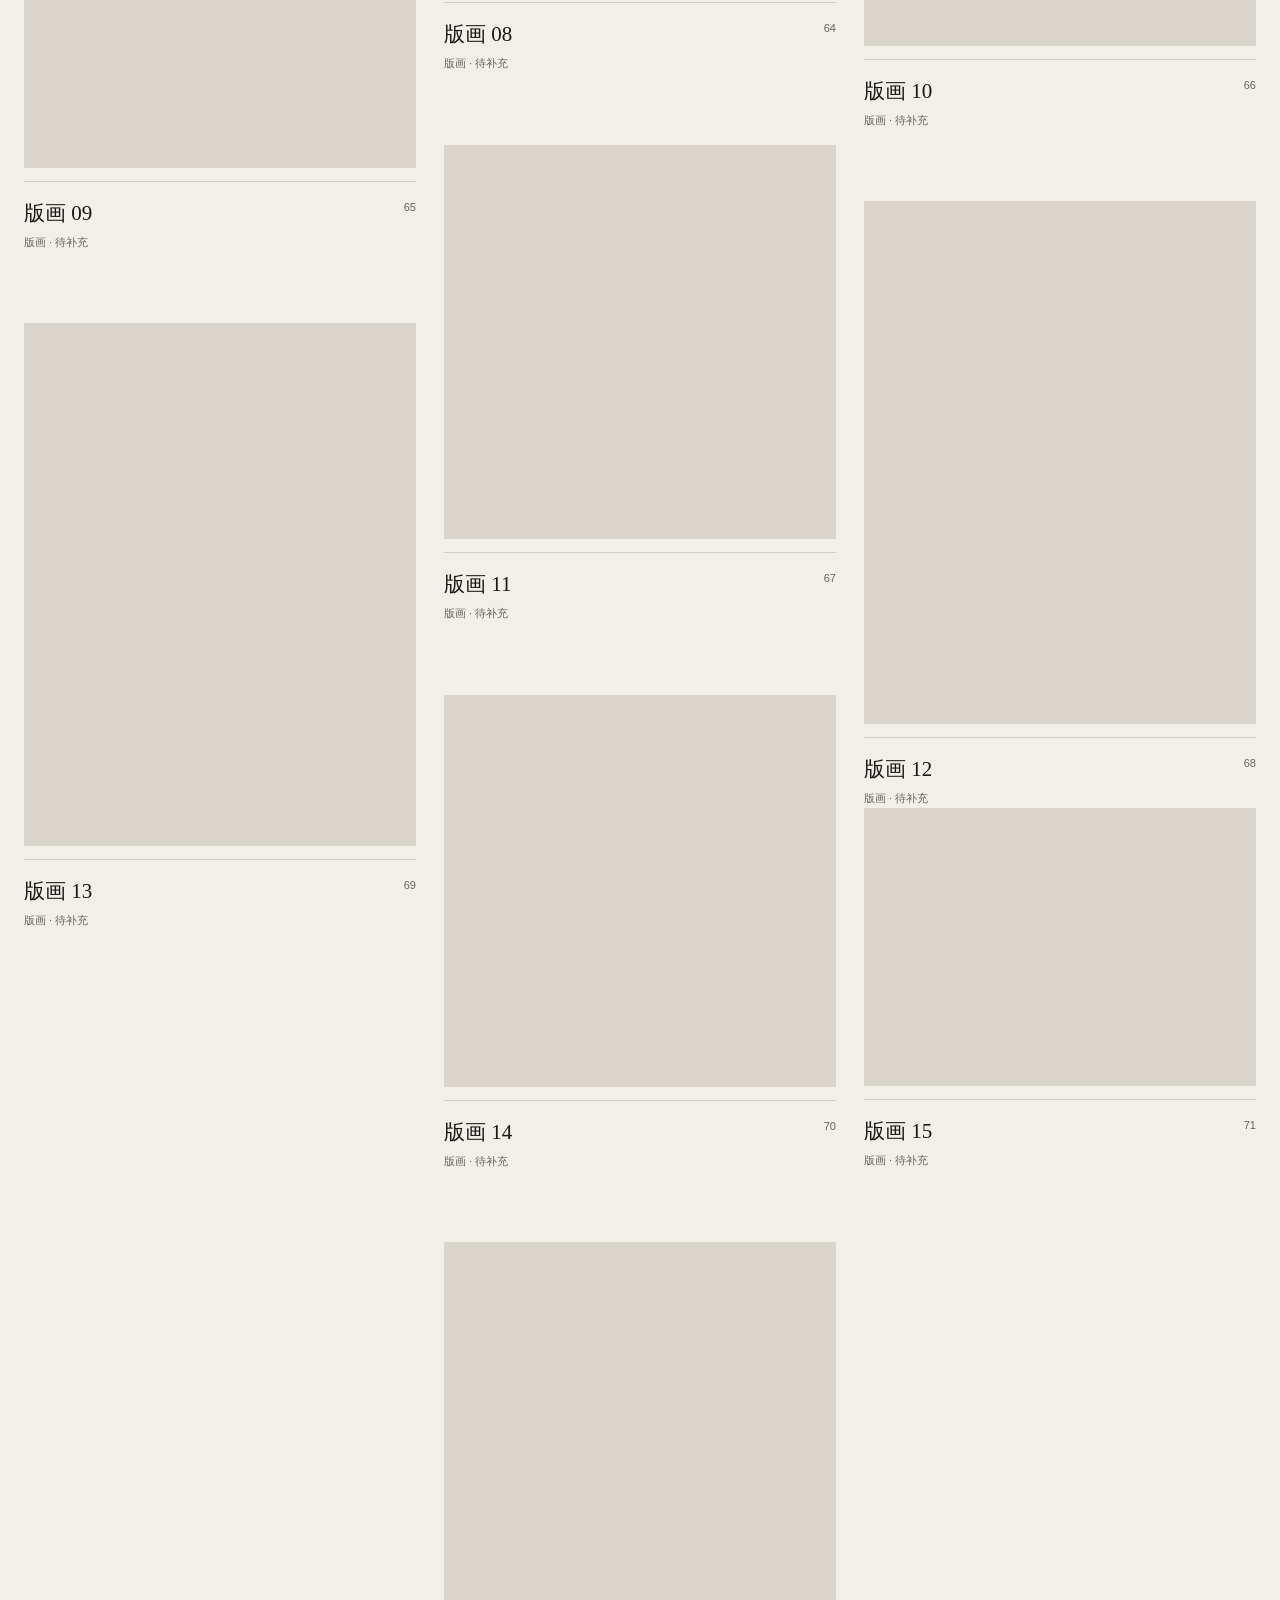
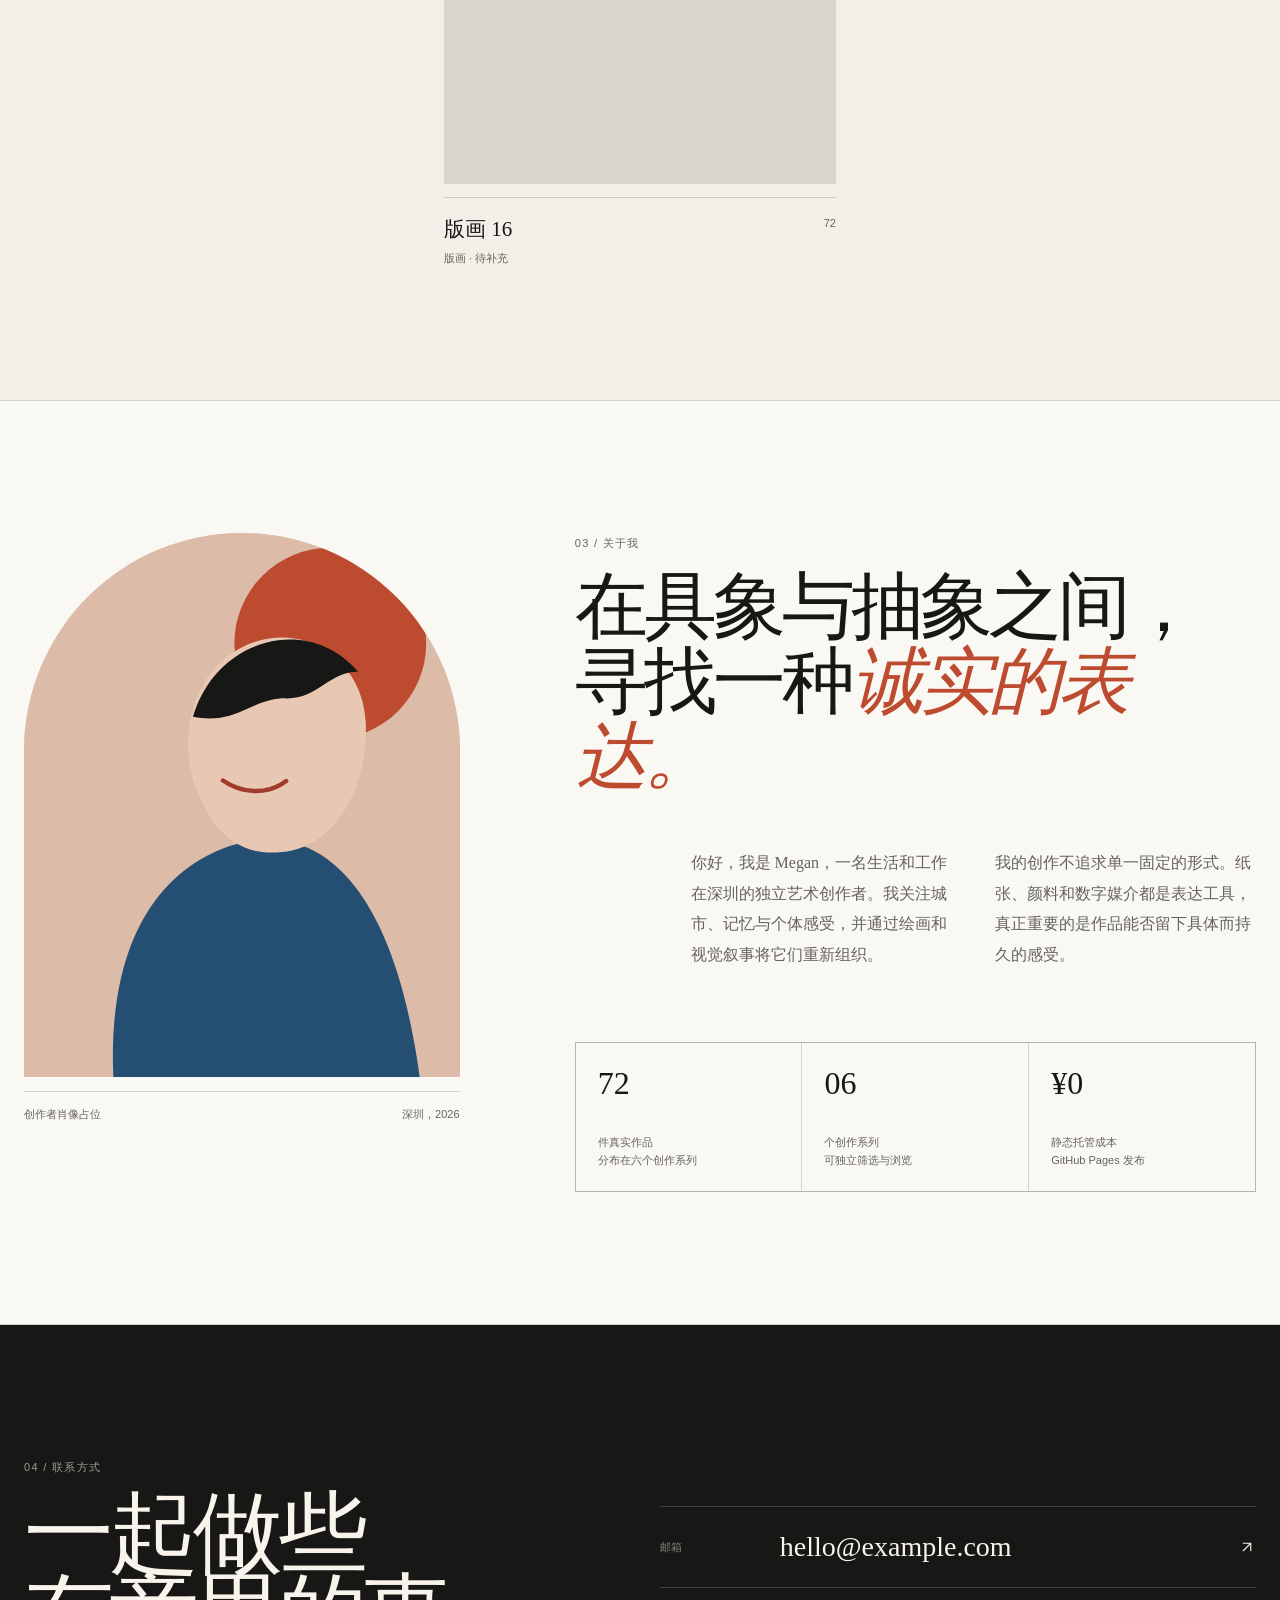
==== commit 33595672: "Simplify hero as decoration and fix title spacing" ====
--- a/index.html
+++ b/index.html
@@ -1,78 +1,76 @@
 <!doctype html>
-<html lang="zh-CN">
-<head>
-  <meta charset="UTF-8">
-  <meta name="viewport" content="width=device-width, initial-scale=1.0">
-  <meta name="description" content="Megan 的个人艺术作品集，展示六个系列的绘画与视觉创作。">
-  <meta name="theme-color" content="#f2efe8">
-  <meta property="og:title" content="Megan Studio｜个人艺术作品集">
-  <meta property="og:description" content="六个持续生长的创作系列。">
-  <meta property="og:type" content="website">
+<html lang="zh-CN" data-page-node-id="kSucJAwMBLNeLz48SNQzeX">
+<head data-page-node-id="J7P1PZeNq0MmBUQGbSiVhu">
+  <meta charset="UTF-8" data-page-node-id="qBGfKnCf4honz7P9MsIhuH">
+  <meta name="viewport" content="width=device-width, initial-scale=1.0" data-page-node-id="vzRXQLjPAxwMaH1C3ZwDAu">
+  <meta name="description" content="Megan 的个人艺术作品集，展示六个系列的绘画与视觉创作。" data-page-node-id="wWee6jmKI1tONG7ga2GvGt">
+  <meta name="theme-color" content="#f2efe8" data-page-node-id="urLbRAe31vmrdUWTYDQlpd">
+  <meta property="og:title" content="Megan Studio｜个人艺术作品集" data-page-node-id="RyWFI0LfD0htmpOUaFWpVL">
+  <meta property="og:description" content="六个持续生长的创作系列。" data-page-node-id="RNyYPqAbFn09Opepo1kD8p">
+  <meta property="og:type" content="website" data-page-node-id="p1hDoiyG3eLK23Cy0oACKg">
   <title>Megan Studio｜个人艺术作品集</title>
-  <link rel="stylesheet" href="./assets/styles.css?v=3">
+  <link rel="stylesheet" href="./assets/styles.css?v=3" data-page-node-id="iL1TarfhQmNSMvDpdJMqKu">
 </head>
-<body>
-  <a class="skip-link" href="#main">跳到主要内容</a>
-  <header class="topbar">
-    <nav class="nav shell" aria-label="主导航">
-      <a class="brand" href="#home" aria-label="回到首页"><span class="brand-mark" id="brand-mark">M</span><span id="brand-name">Megan studio</span></a>
-      <div class="nav-panel" id="nav-links"><a href="#series">系列</a><a href="#works">作品</a><a href="#about">关于</a><a href="#contact">联系</a></div>
-      <a class="availability" href="#contact"><span aria-hidden="true"></span><b id="availability-text">开放合作</b></a>
-      <button class="menu-button" id="menu-button" type="button" aria-label="打开菜单" aria-expanded="false" aria-controls="nav-links"><span class="menu-icon" aria-hidden="true"></span></button>
+<body data-page-node-id="ufaejxZDWpmHYqRCUuKpBu">
+  <a class="skip-link" href="#main" data-page-node-id="bChPD8DKSAKOqENlRKsxI5">跳到主要内容</a>
+  <header class="topbar" data-page-node-id="4KZ2t7Z7kcAI7lP9ToUzhh">
+    <nav class="nav shell" aria-label="主导航" data-page-node-id="qA8mRGrU0XaInoBcAMRDqc">
+      <a class="brand" href="#home" aria-label="回到首页" data-page-node-id="drtUbASuVZeJJY1I4qrNu3"><span class="brand-mark" id="brand-mark" data-page-node-id="03CvOhZNGckQrLfMHKm4uj">M</span><span id="brand-name" data-page-node-id="4KyTyIM3l6VMZRJHVKWWlk">Megan studio</span></a>
+      <div class="nav-panel" id="nav-links" data-page-node-id="Fu6O3yPlGw1KOIQ49VlUCv"><a href="#series" data-page-node-id="uk9nLUEyucMUmgjjNEx2Vk">系列</a><a href="#works" data-page-node-id="Oiv1yimIS0zwfl3QoOp2Tz">作品</a><a href="#about" data-page-node-id="wHOkCngiNnzmfGNb0aNziH">关于</a><a href="#contact" data-page-node-id="DoFKONtSRGXDs9RBeL875W">联系</a></div>
+      <a class="availability" href="#contact" data-page-node-id="bc6XewUpFkvzcqJCxomeVO"><span aria-hidden="true" data-page-node-id="JAaNzKUoqiHUrvuHc9PlDP"></span><b id="availability-text" data-page-node-id="mQT2lXs1HPlO5KHL0Y5df9">开放合作</b></a>
+      <button class="menu-button" id="menu-button" type="button" aria-label="打开菜单" aria-expanded="false" aria-controls="nav-links" data-page-node-id="9iYgAUkySRPCNUeHoAbzJA"><span class="menu-icon" aria-hidden="true" data-page-node-id="FA73k1uGBTsHzdabR1bZhV"></span></button>
     </nav>
   </header>
 
-  <main id="main">
-    <section class="hero shell" id="home">
-      <div class="hero-copy-block">
-        <p class="eyebrow" id="hero-eyebrow">独立艺术创作者 · 深圳</p>
-        <h1><span id="hero-title">让作品</span><em id="hero-accent">自己说话。</em></h1>
-        <div class="hero-intro"><p id="hero-intro"></p><a class="round-link" href="#works">浏览<br>精选作品</a></div>
+  <main id="main" data-page-node-id="ZU4KkS3bnLnbUVp5eSRPaw">
+    <section class="hero shell" id="home" data-page-node-id="gpmFt0nBjVEHHfTaRAMBY1">
+      <div class="hero-copy-block" data-page-node-id="tOSLs3qxiBxR6DmrIj7Fsb">
+        <p class="eyebrow" id="hero-eyebrow" data-page-node-id="yaNmhZkEo1G0G2cS2Rttvi">独立艺术创作者 · 深圳</p>
+        <h1 data-page-node-id="DfLXF93Fpa8ZtkCEgv9tUc"><span id="hero-title" data-page-node-id="rTYlhnT5RFs4pwfLfXILrv">让作品</span><em id="hero-accent" data-page-node-id="DHps5lySAo7JbjfDhA67lt">自己说话。</em></h1>
+        <div class="hero-intro" data-page-node-id="tI5RWwP6Ni52OmRmOZSVQB"><p id="hero-intro" data-page-node-id="LFCf1Dcd9kzLjDjjfu3XLY"></p></div>
       </div>
-      <figure class="hero-art">
-        <span class="hero-stamp">Selected<br>works<br>2023—26</span>
-        <div class="hero-frame"><img id="hero-image" src="./images/placeholders/series-01.svg" alt="抽象作品占位图"></div>
-        <figcaption id="hero-caption"><span>潮汐之间，2026</span><span>综合材料 / 90 × 120 cm</span></figcaption>
+      <figure class="hero-art" data-page-node-id="l5WVm9VM6C6HBOSsHLPlTt">
+        <div class="hero-frame" data-page-node-id="4YDJcOwLS9Y2RFjLsPwRSj"><img id="hero-image" src="./images/placeholders/series-01.svg" alt="抽象装饰图" data-page-node-id="MVXzyoJGz0VDocRAW2jCFa"></div>
       </figure>
     </section>
 
-    <div class="marquee" aria-hidden="true"><div class="marquee-track" id="marquee-track"></div></div>
+    <div class="marquee" aria-hidden="true" data-page-node-id="ggfLNe1FwivXyQeK40nGU5"><div class="marquee-track" id="marquee-track" data-page-node-id="RZnAZwnh9X2tkndMLVT3Sq"></div></div>
 
-    <section class="series-section shell" id="series" aria-labelledby="series-title">
-      <div class="section-heading"><span class="section-index">01 / 创作系列</span><h2 id="series-title">六个持续生长的系列</h2><p>收录插画、海报与 IP 设计、丙烯油画、水彩、水彩人物及版画作品。</p></div>
-      <div class="series-list" id="series-list"></div>
-      <div class="series-links" id="series-links"></div>
+    <section class="series-section shell" id="series" aria-labelledby="series-title" data-page-node-id="esxu4qBJSGtH7XTcWWp7tJ">
+      <div class="section-heading" data-page-node-id="Yu3U0usxmizA0unZyJpqBH"><span class="section-index" data-page-node-id="PoA2qTq8P57xSFCGpQH4Kt">01 / 创作系列</span><h2 id="series-title" data-page-node-id="EMcpDemyKunaDrsgeIUHu8">六个持续生长的系列</h2><p data-page-node-id="LBAIzFDEHgFFTEK6PxLamh">收录插画、海报与 IP 设计、丙烯油画、水彩、水彩人物及版画作品。</p></div>
+      <div class="series-list" id="series-list" data-page-node-id="r14bCBmFpQX1NakvfPga0K"></div>
+      <div class="series-links" id="series-links" data-page-node-id="RSAS3x8CufSnyG19YB1Zt0"></div>
     </section>
 
-    <section class="works-section shell" id="works" aria-labelledby="works-title">
-      <div class="section-heading"><span class="section-index">02 / 作品档案</span><h2 id="works-title">作品不必拥有相同的形状</h2><p>横图、竖图和方图都保留原始比例。点击任一作品查看完整画面与创作信息。</p></div>
-      <div class="filters" id="filters" aria-label="按系列筛选作品"></div>
-      <div class="works-grid" id="works-grid"></div>
+    <section class="works-section shell" id="works" aria-labelledby="works-title" data-page-node-id="SDaVPMYDp64m3ejyg9Q3gR">
+      <div class="section-heading" data-page-node-id="s2xP0dKPDCDne9y57JFSHP"><span class="section-index" data-page-node-id="wFEYgaR2ZDBBAY2nJ41Taj">02 / 作品档案</span><h2 id="works-title" data-page-node-id="YcPq9vxnjR4Adp08xEFu2H">作品不必拥有相同的形状</h2><p data-page-node-id="SCtAwLAhwEOGBLCGbPpgAf">横图、竖图和方图都保留原始比例。点击任一作品查看完整画面与创作信息。</p></div>
+      <div class="filters" id="filters" aria-label="按系列筛选作品" data-page-node-id="0zSvJQBTSxwP8WF30wY06A"></div>
+      <div class="works-grid" id="works-grid" data-page-node-id="b15R5gqiYuvvfcHsW4gpPS"></div>
     </section>
 
-    <section class="about-section" id="about" aria-labelledby="about-title">
-      <div class="about-grid shell">
-        <figure class="portrait"><div class="portrait-frame"><img id="portrait-image" src="./images/placeholders/portrait.svg" alt="艺术家肖像占位图" loading="lazy"></div><figcaption><span>创作者肖像占位</span><span id="portrait-caption">深圳，2026</span></figcaption></figure>
-        <div class="about-copy"><span class="section-index">03 / 关于我</span><h2 id="about-title"><span id="about-title-text"></span><em id="about-accent"></em></h2><div class="about-body" id="about-body"></div><div class="facts"><div><strong>72</strong><span>件真实作品<br>分布在六个创作系列</span></div><div><strong>06</strong><span>个创作系列<br>可独立筛选与浏览</span></div><div><strong>¥0</strong><span>静态托管成本<br>GitHub Pages 发布</span></div></div></div>
+    <section class="about-section" id="about" aria-labelledby="about-title" data-page-node-id="71ZM1mgurr84G88zKeM1GK">
+      <div class="about-grid shell" data-page-node-id="5p2awH5IxOTTxC6jbWLWA9">
+        <figure class="portrait" data-page-node-id="0oWuStrJzM4YY5AGTQ8L71"><div class="portrait-frame" data-page-node-id="lpjZjGS7ATJ0QsUuucEVZ3"><img id="portrait-image" src="./images/placeholders/portrait.svg" alt="艺术家肖像占位图" loading="lazy" data-page-node-id="O2frnjP1zBkwVX4aH04etY"></div><figcaption data-page-node-id="BHX4OMSHqikjcVS6q0pC0E"><span data-page-node-id="2QLClI4ns8gVwWVeVDdHem">创作者肖像占位</span><span id="portrait-caption" data-page-node-id="5NBiBF9kRVeAmISZkb7CBn">深圳，2026</span></figcaption></figure>
+        <div class="about-copy" data-page-node-id="HSvjC8Mlol3fHJ51E24uJZ"><span class="section-index" data-page-node-id="qV79gAKYYUS1MPD1EHJtwY">03 / 关于我</span><h2 id="about-title" data-page-node-id="UtUnc2IHRIWeLClqKMdt6P"><span id="about-title-text" data-page-node-id="HcR0KToqclauA0ikuma912"></span><em id="about-accent" data-page-node-id="zxTEfbkJsaANYmw9afXrBv"></em></h2><div class="about-body" id="about-body" data-page-node-id="O78RLWgGHXqysHyFgTbrDu"></div><div class="facts" data-page-node-id="ytyoNpS0Iikqg3pQGxgIQ2"><div data-page-node-id="CNoYy1IrgCvr4n4uwlcpLD"><strong data-page-node-id="xuwDVCih3q7zadOrto3cJT">72</strong><span data-page-node-id="clhMgWHI4mLaI2HvyVrQDW">件真实作品<br data-page-node-id="mjBEPnGbf7lGjifcxytNuq">分布在六个创作系列</span></div><div data-page-node-id="2C98IN2ZLxxT2QXMCC7yM9"><strong data-page-node-id="qoGX7dWDO5BGVXmIRrHyEZ">06</strong><span data-page-node-id="661XoThDQxCKVF2vcBP3KM">个创作系列<br data-page-node-id="eYunDYkSEAiDDFAPFDyxb3">可独立筛选与浏览</span></div><div data-page-node-id="SDc1zb151Il3HDnnwAN0DW"><strong data-page-node-id="9RxcGOU8Y3nPIhWtcUznkB">¥0</strong><span data-page-node-id="mw8TSd0kNCbhbIITBxHxUW">静态托管成本<br data-page-node-id="C75wO6DADU9KQJozu4q6gB">GitHub Pages 发布</span></div></div></div>
       </div>
     </section>
 
-    <section class="contact-section" id="contact" aria-labelledby="contact-title">
-      <div class="contact-grid shell"><div><span class="section-index">04 / 联系方式</span><h2 id="contact-title">一起做些<br>有意思的事。</h2><p class="contact-intro" id="contact-intro"></p></div><div class="contact-methods" id="contact-methods"></div></div>
+    <section class="contact-section" id="contact" aria-labelledby="contact-title" data-page-node-id="aoOUaezgVHjZ29agr3ZZ9E">
+      <div class="contact-grid shell" data-page-node-id="e4IEWipcDi93myIEtORKOy"><div data-page-node-id="SUykmfAc3BHBHH2Fjq4uiT"><span class="section-index" data-page-node-id="enYd6pm2YObnRhT4yxJraq">04 / 联系方式</span><h2 id="contact-title" data-page-node-id="3jrlhuho3HecCewq86w7UZ">一起做些<br data-page-node-id="PCSnPd0UwlflS1JjGouC1Z">有意思的事。</h2><p class="contact-intro" id="contact-intro" data-page-node-id="UwLgQwfnQ6DTUbbctxCbyg"></p></div><div class="contact-methods" id="contact-methods" data-page-node-id="avocEcg6NzCgRj62s9XiF4"></div></div>
     </section>
   </main>
 
-  <footer class="footer"><div class="shell footer-inner"><span id="copyright">© 2026 Megan studio. All works reserved.</span><nav aria-label="页脚导航"><a href="#home">回到顶部</a><a href="#works">作品</a><a href="#contact">联系</a></nav></div></footer>
+  <footer class="footer" data-page-node-id="uah3kB9Tg5ggdFN2HEn4UM"><div class="shell footer-inner" data-page-node-id="1sRrSvyhd1HrdTCQgAUd0d"><span id="copyright" data-page-node-id="PxjW9vVjB66LEIFQjozsZd">© 2026 Megan studio. All works reserved.</span><nav aria-label="页脚导航" data-page-node-id="IL4p5CtBjDtADMIn4jC5zJ"><a href="#home" data-page-node-id="6AHOY9VEX3ID0Nl0c66noI">回到顶部</a><a href="#works" data-page-node-id="wl9OHAPgRYFa0UBpHM8u5A">作品</a><a href="#contact" data-page-node-id="t1vDAtRKPZKfDDECFbrDHG">联系</a></nav></div></footer>
 
-  <div class="lightbox" id="lightbox" role="dialog" aria-modal="true" aria-labelledby="lightbox-title" hidden>
-    <div class="lightbox-panel">
-      <button class="close-button" id="close-lightbox" type="button" aria-label="关闭作品预览"><span aria-hidden="true">×</span></button>
-      <div class="lightbox-art"><img id="lightbox-image" src="" alt=""><div class="gallery-controls" id="gallery-controls" hidden><button type="button" id="previous-image" aria-label="上一张">‹</button><span id="gallery-count"></span><button type="button" id="next-image" aria-label="下一张">›</button></div></div>
-      <div class="lightbox-copy"><span class="lightbox-index" id="lightbox-index"></span><p class="lightbox-series" id="lightbox-series"></p><h3 id="lightbox-title"></h3><p class="lightbox-title-en" id="lightbox-title-en"></p><p class="lightbox-description" id="lightbox-description"></p><dl id="lightbox-meta"></dl></div>
+  <div class="lightbox" id="lightbox" role="dialog" aria-modal="true" aria-labelledby="lightbox-title" hidden data-page-node-id="oJ84WqFLrJJVO1ZXX32mOd">
+    <div class="lightbox-panel" data-page-node-id="MpNFabbbPBoFvaC1CGNWGZ">
+      <button class="close-button" id="close-lightbox" type="button" aria-label="关闭作品预览" data-page-node-id="MpxvGINt7B9titudMeOkLA"><span aria-hidden="true" data-page-node-id="86qnyNHBcmUnaAKGGXgmFF">×</span></button>
+      <div class="lightbox-art" data-page-node-id="W7hQkgC3dDtkWh83FztUjH"><img id="lightbox-image" src="" alt="" data-page-node-id="gRDx5lpz5xqZ5PZcEeiWLX"><div class="gallery-controls" id="gallery-controls" hidden data-page-node-id="aabTTBCUhRuQl05eKLRTSV"><button type="button" id="previous-image" aria-label="上一张" data-page-node-id="DVOKSHbNeSjS0f02OH8F0f">‹</button><span id="gallery-count" data-page-node-id="cVY3zyYzbqYz1RABisGQgq"></span><button type="button" id="next-image" aria-label="下一张" data-page-node-id="syrd9UFFo1o5bAqDWlLEFf">›</button></div></div>
+      <div class="lightbox-copy" data-page-node-id="Mhu851fjNk5yQYNCNG0JB0"><span class="lightbox-index" id="lightbox-index" data-page-node-id="Af1kEuA4KRDEFNg0EvQIqw"></span><p class="lightbox-series" id="lightbox-series" data-page-node-id="FkwCqxUQZt7cTQRuMHuQjH"></p><h3 id="lightbox-title" data-page-node-id="OZqO8wPnBaKs54WUDBxQu4"></h3><p class="lightbox-title-en" id="lightbox-title-en" data-page-node-id="N4gocPEaPCvuiDsRBp2lq5"></p><p class="lightbox-description" id="lightbox-description" data-page-node-id="QpsisZ3a2tUVGAbqXQQ38G"></p><dl id="lightbox-meta" data-page-node-id="vFtYNbtZrtDBY88sF3cms3"></dl></div>
     </div>
   </div>
 
-  <noscript>请启用 JavaScript 以浏览作品筛选与大图预览。</noscript>
+  <noscript data-page-node-id="VsbX0a2StETu6E2Q632ihV">请启用 JavaScript 以浏览作品筛选与大图预览。</noscript>
   <script type="module" src="./assets/app.js?v=3"></script>
 </body>
 </html>
--- a/assets/styles.css
+++ b/assets/styles.css
@@ -47,17 +47,14 @@
 .hero { min-height: calc(100svh - 76px); display: grid; grid-template-columns: minmax(0, 1.04fr) minmax(360px, .96fr); gap: clamp(40px, 7vw, 120px); align-items: center; padding-top: 64px; padding-bottom: 64px; }
 .eyebrow { display: flex; align-items: center; gap: 14px; margin: 0 0 32px; color: var(--muted); font-size: 12px; letter-spacing: .14em; text-transform: uppercase; }
 .eyebrow::before { content: ""; width: 38px; height: 1px; background: currentColor; }
-.hero h1 { max-width: 760px; margin: 0; font-family: var(--serif); font-size: clamp(64px, 9.2vw, 138px); font-weight: 400; letter-spacing: -.075em; line-height: .86; }
+.hero h1 { max-width: 760px; margin: 0; font-family: var(--serif); font-size: clamp(64px, 9.2vw, 138px); font-weight: 400; letter-spacing: -.02em; line-height: 1.14; }
 .hero h1 em { display: block; color: var(--accent); font-weight: 400; }
-.hero-intro { display: grid; grid-template-columns: minmax(0, 360px) auto; gap: 30px; align-items: end; margin-top: 50px; }
+.hero-intro { max-width: 520px; margin-top: 50px; }
 .hero-intro p { margin: 0; color: var(--muted); font-family: var(--serif); font-size: 17px; line-height: 1.85; }
-.round-link { display: grid; place-items: center; width: 112px; height: 112px; border: 1px solid var(--ink); border-radius: 50%; font-size: 12px; line-height: 1.45; text-align: center; transition: transform 220ms ease, background 220ms ease, color 220ms ease; }
-.round-link:hover { transform: rotate(-7deg); background: var(--ink); color: var(--paper-soft); }
 .hero-art { position: relative; justify-self: end; width: min(100%, 560px); margin: 0; }
 .hero-frame { overflow: hidden; aspect-ratio: 4 / 5; border-radius: 220px 220px 16px 16px; background: #d4d0c4; }
 .hero-frame img { width: 100%; height: 100%; object-fit: cover; }
-.hero-art figcaption, .portrait figcaption { display: flex; justify-content: space-between; gap: 20px; padding-top: 14px; border-top: 1px solid var(--line); margin-top: 14px; color: var(--muted); font-size: 11px; line-height: 1.5; }
-.hero-stamp { position: absolute; z-index: 2; top: 12%; left: -52px; display: grid; place-items: center; width: 106px; height: 106px; border: 1px solid var(--ink); border-radius: 50%; background: var(--paper-soft); font-family: var(--serif); font-size: 12px; line-height: 1.5; text-align: center; transform: rotate(-10deg); }
+.portrait figcaption { display: flex; justify-content: space-between; gap: 20px; padding-top: 14px; border-top: 1px solid var(--line); margin-top: 14px; color: var(--muted); font-size: 11px; line-height: 1.5; }
 
 .marquee { overflow: hidden; border-top: 1px solid var(--line); border-bottom: 1px solid var(--line); background: var(--accent); color: #fff9f2; }
 .marquee-track { display: flex; width: max-content; animation: marquee 30s linear infinite; }
@@ -182,11 +179,9 @@
   .shell { width: calc(100% - 24px); }
   .topbar .shell { width: calc(100% - 28px); }
   .hero { min-height: auto; padding-top: 62px; padding-bottom: 72px; }
-  .hero h1 { font-size: clamp(56px, 19vw, 92px); }
-  .hero-intro { grid-template-columns: 1fr; margin-top: 36px; }
-  .round-link { width: 92px; height: 92px; }
+  .hero h1 { font-size: clamp(46px, 16vw, 92px); }
+  .hero-intro { margin-top: 36px; }
   .hero-art { width: calc(100% - 24px); margin-top: 20px; }
-  .hero-stamp { left: -12px; width: 82px; height: 82px; font-size: 10px; }
   .series-section, .works-section, .about-section, .contact-section { padding: 88px 0; }
   .section-heading { grid-template-columns: 1fr; gap: 16px; margin-bottom: 36px; }
   .section-heading p { grid-column: auto; }
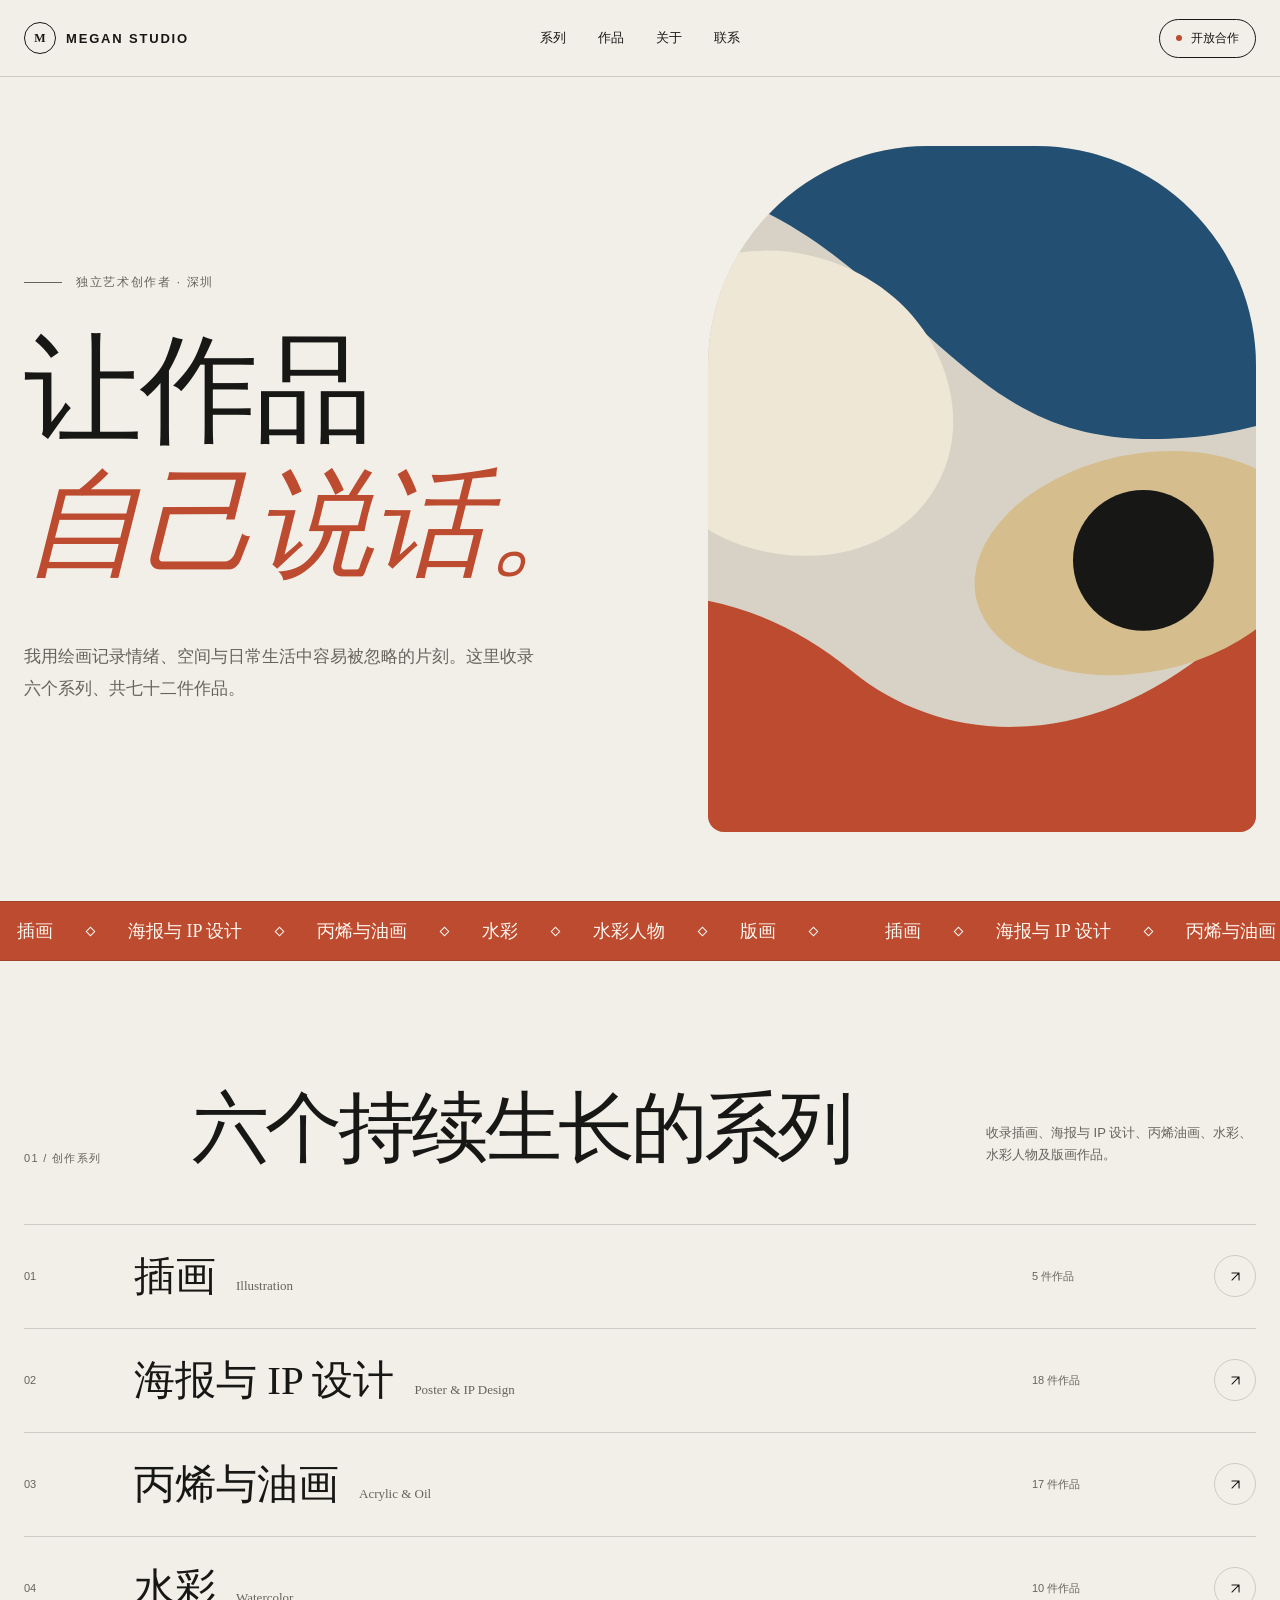
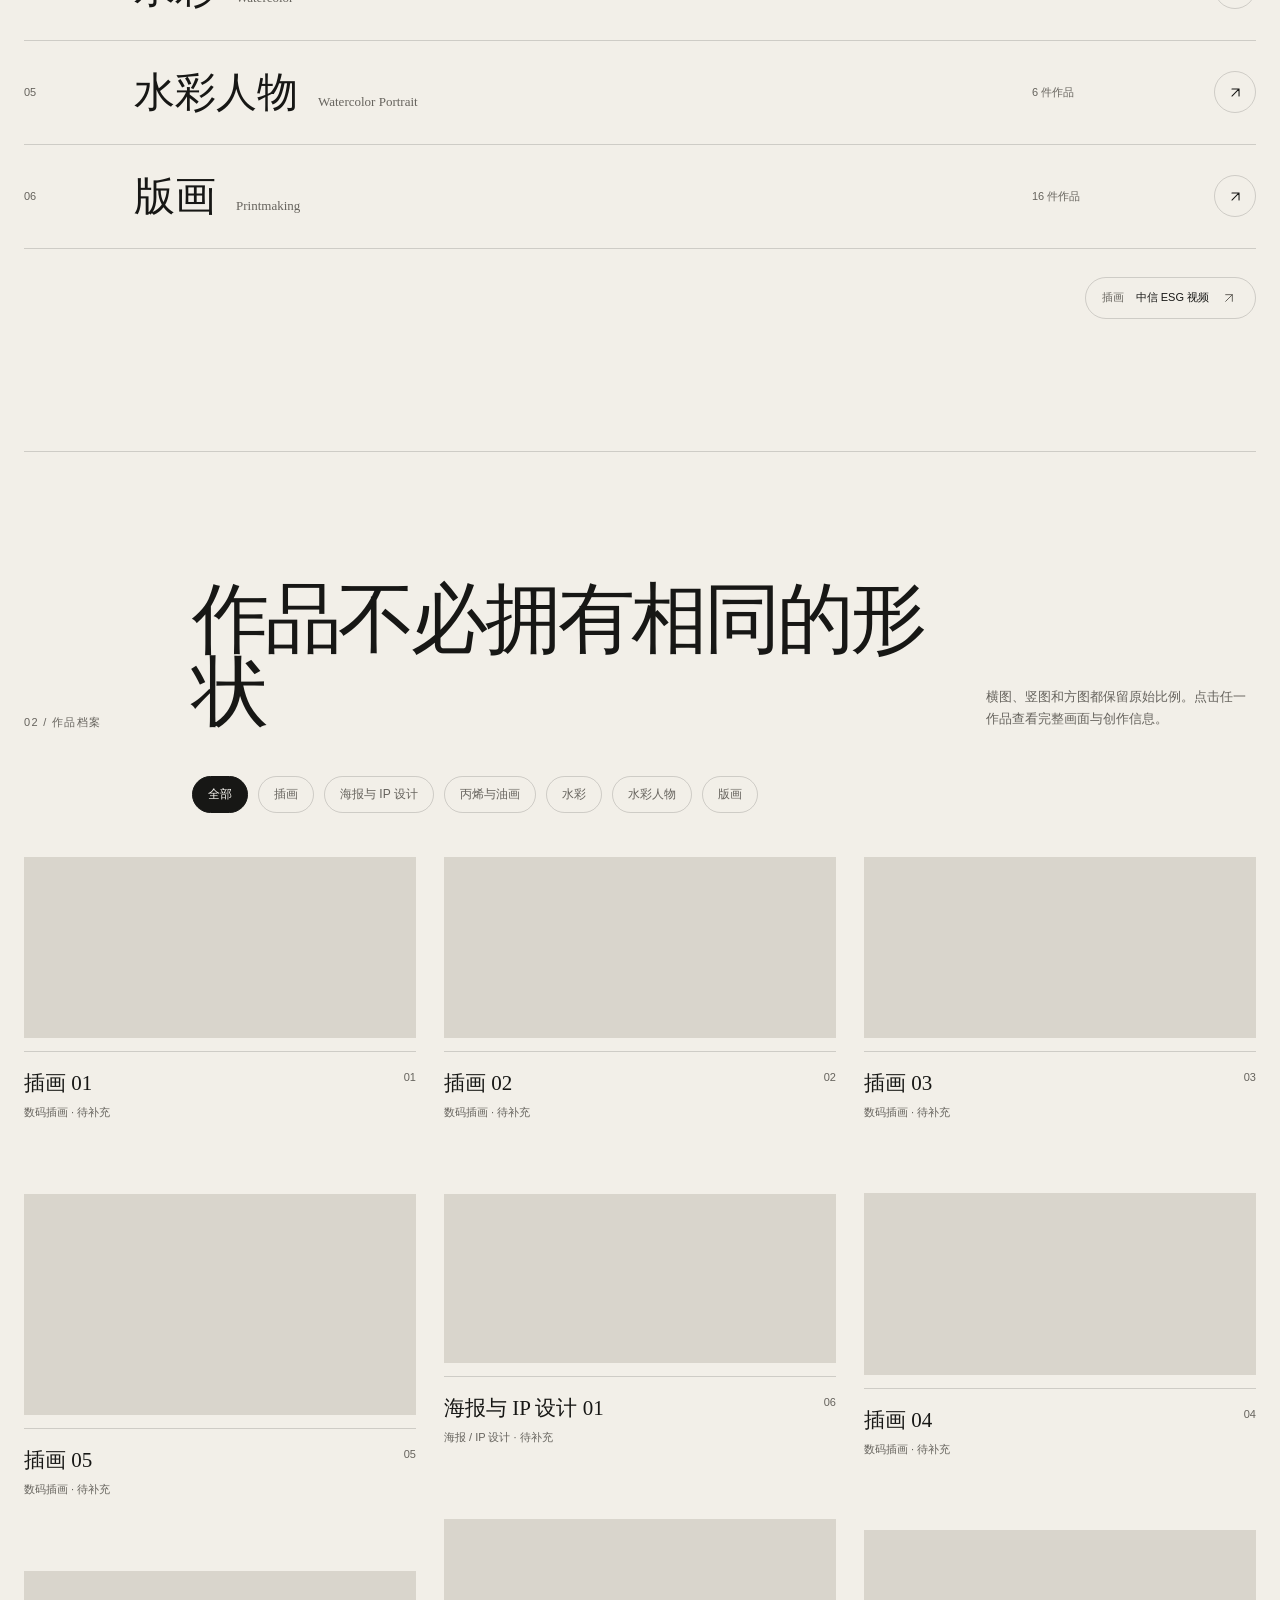
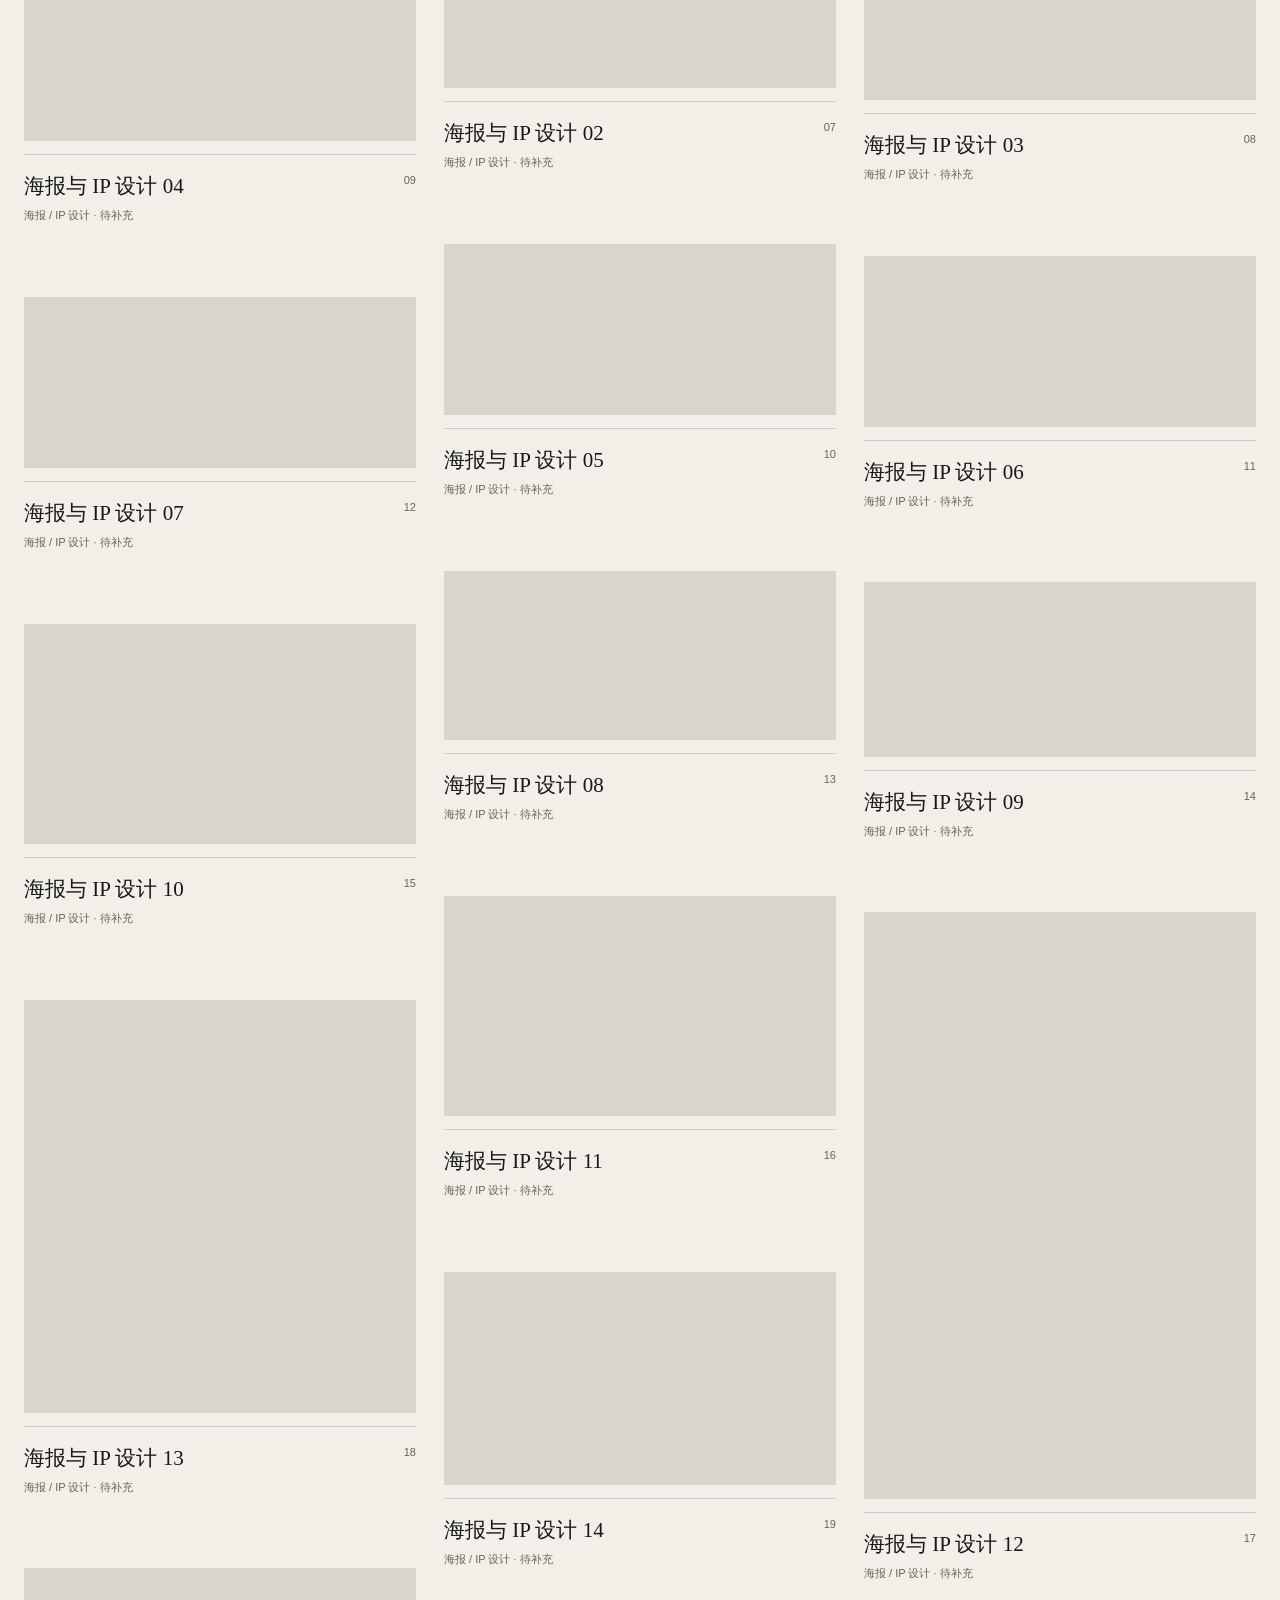
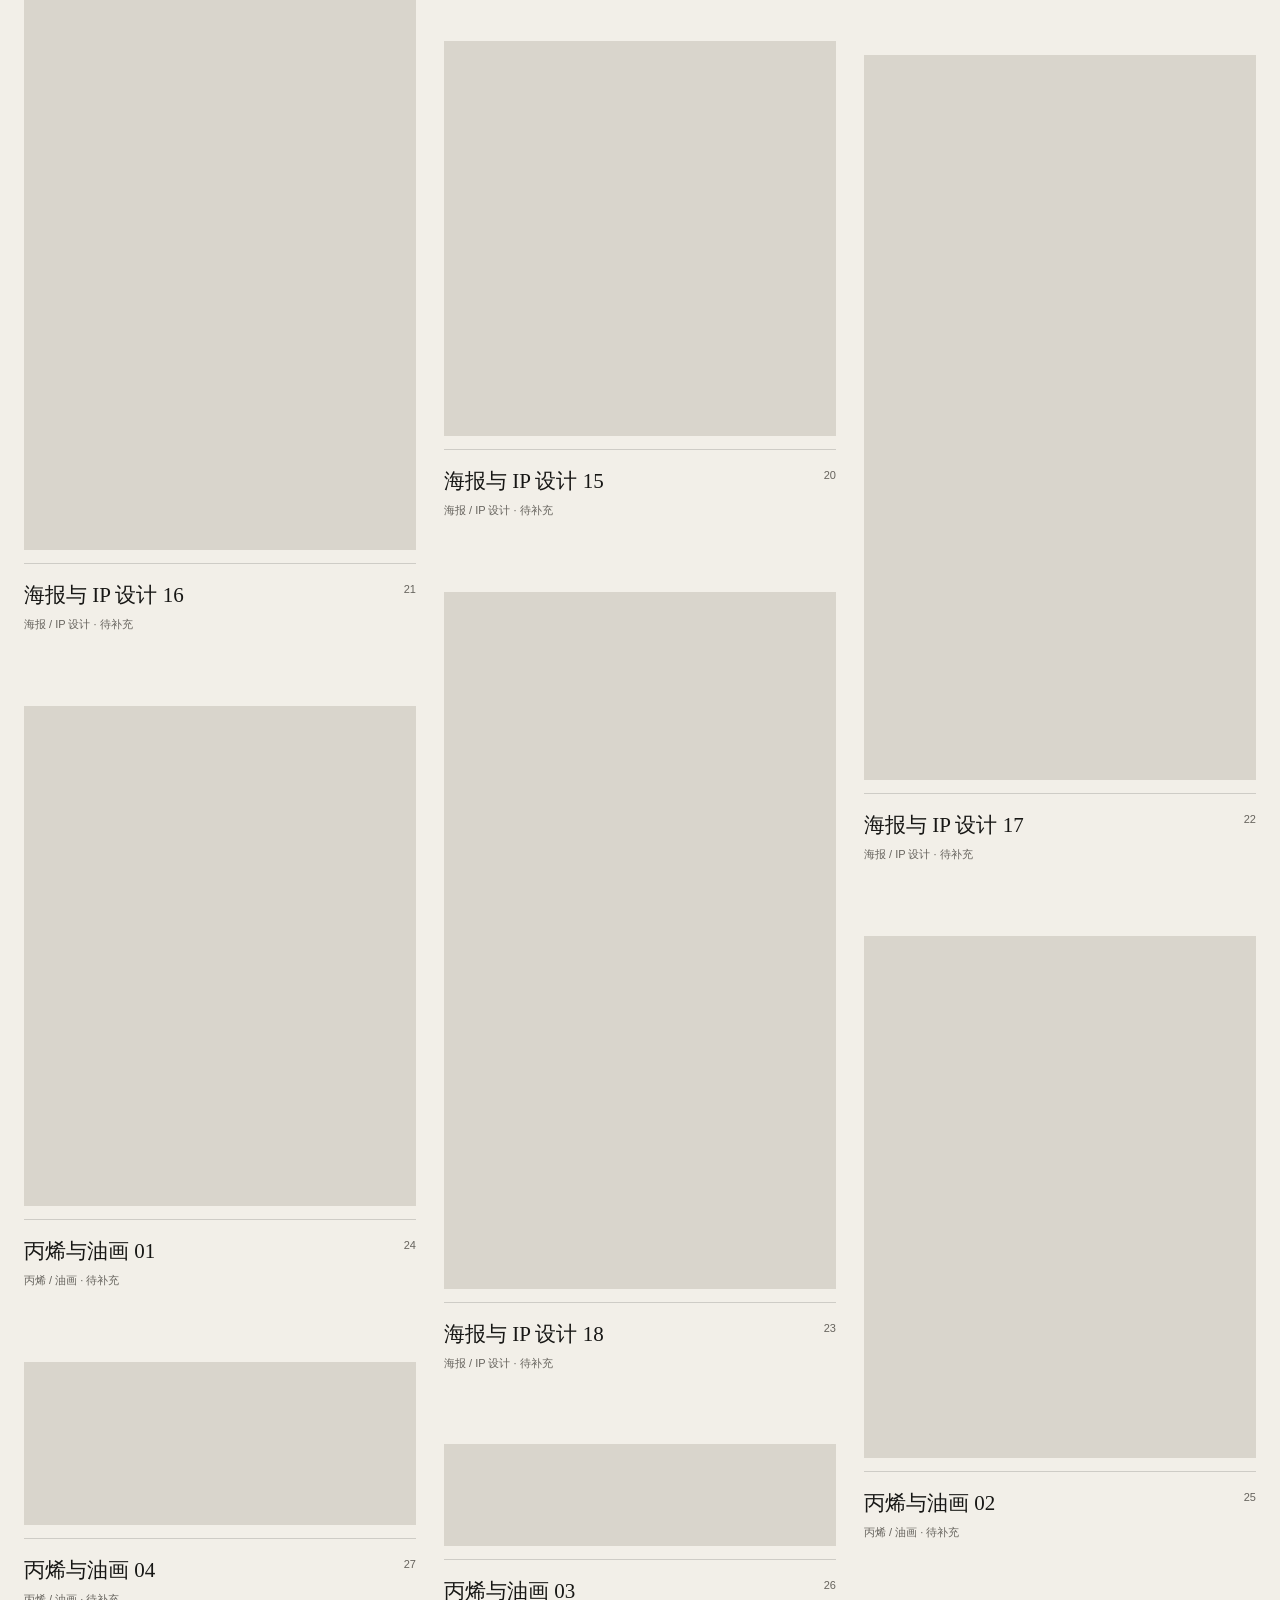
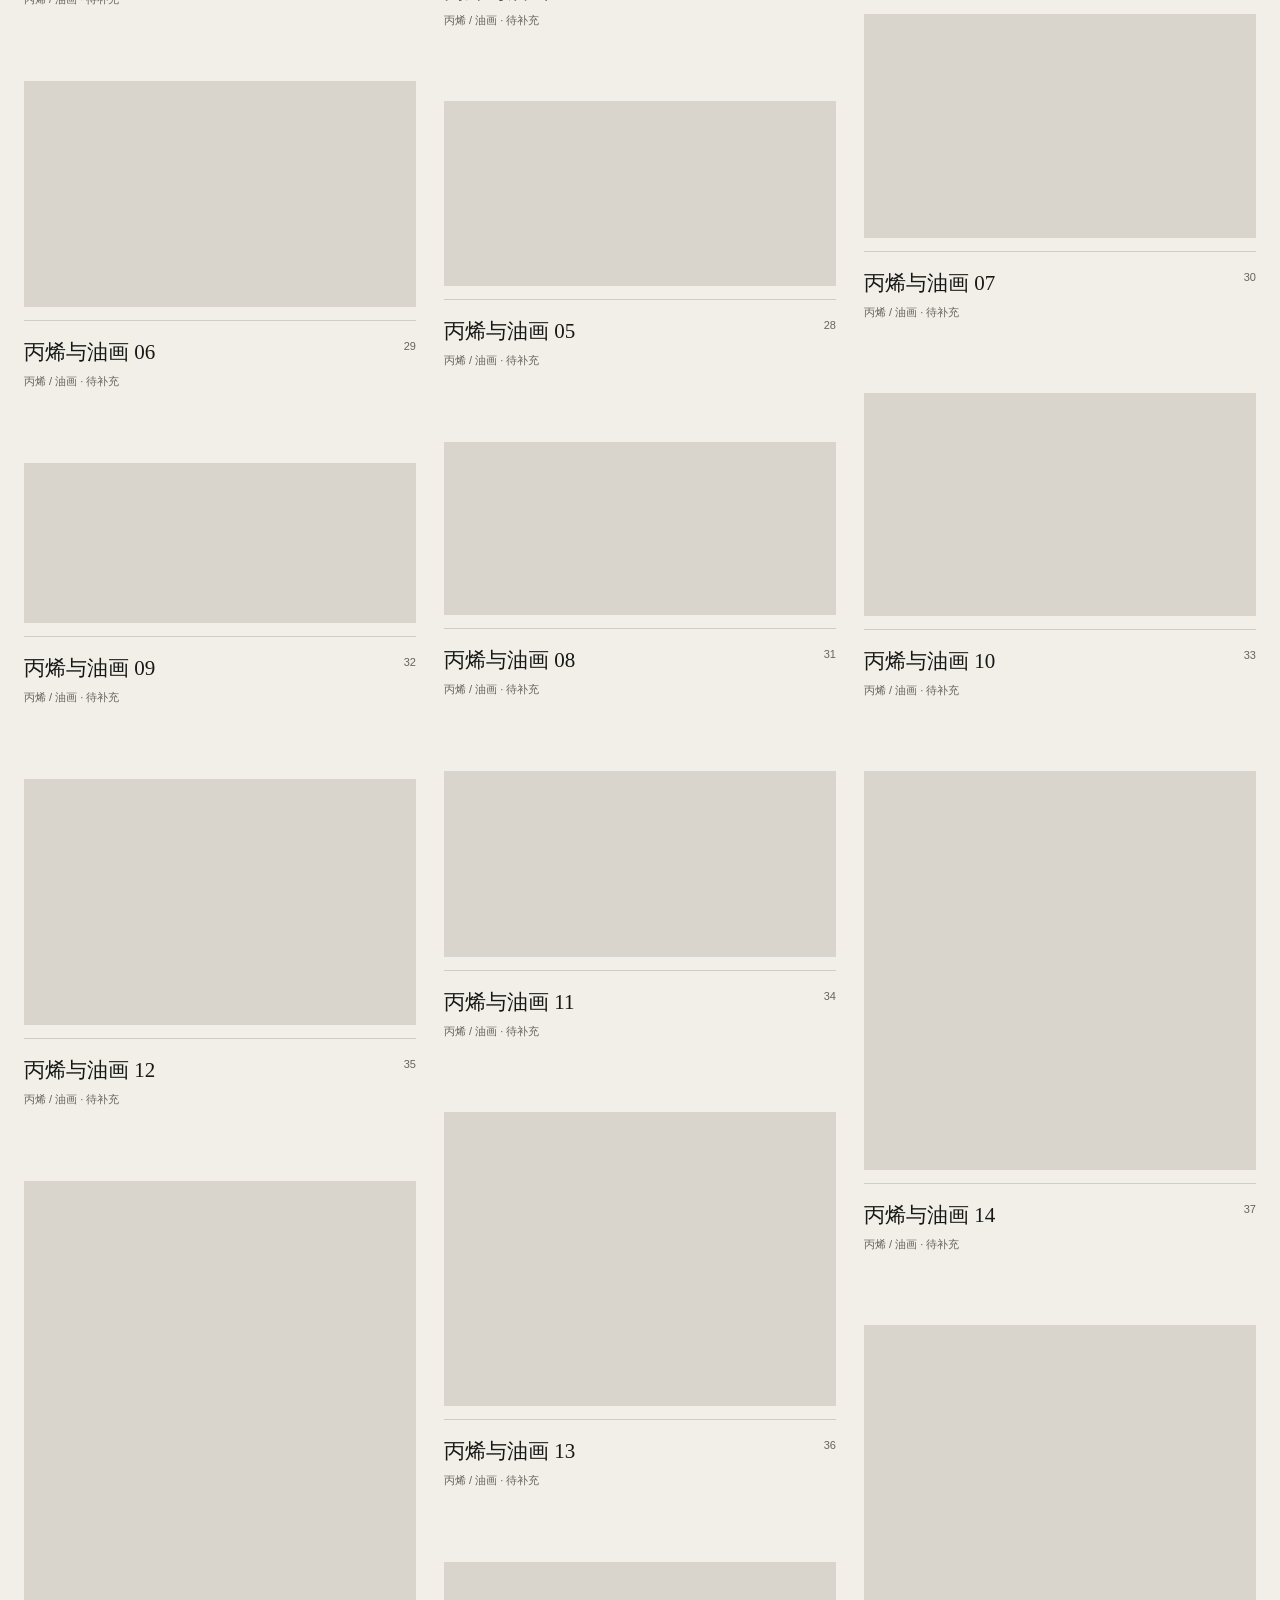
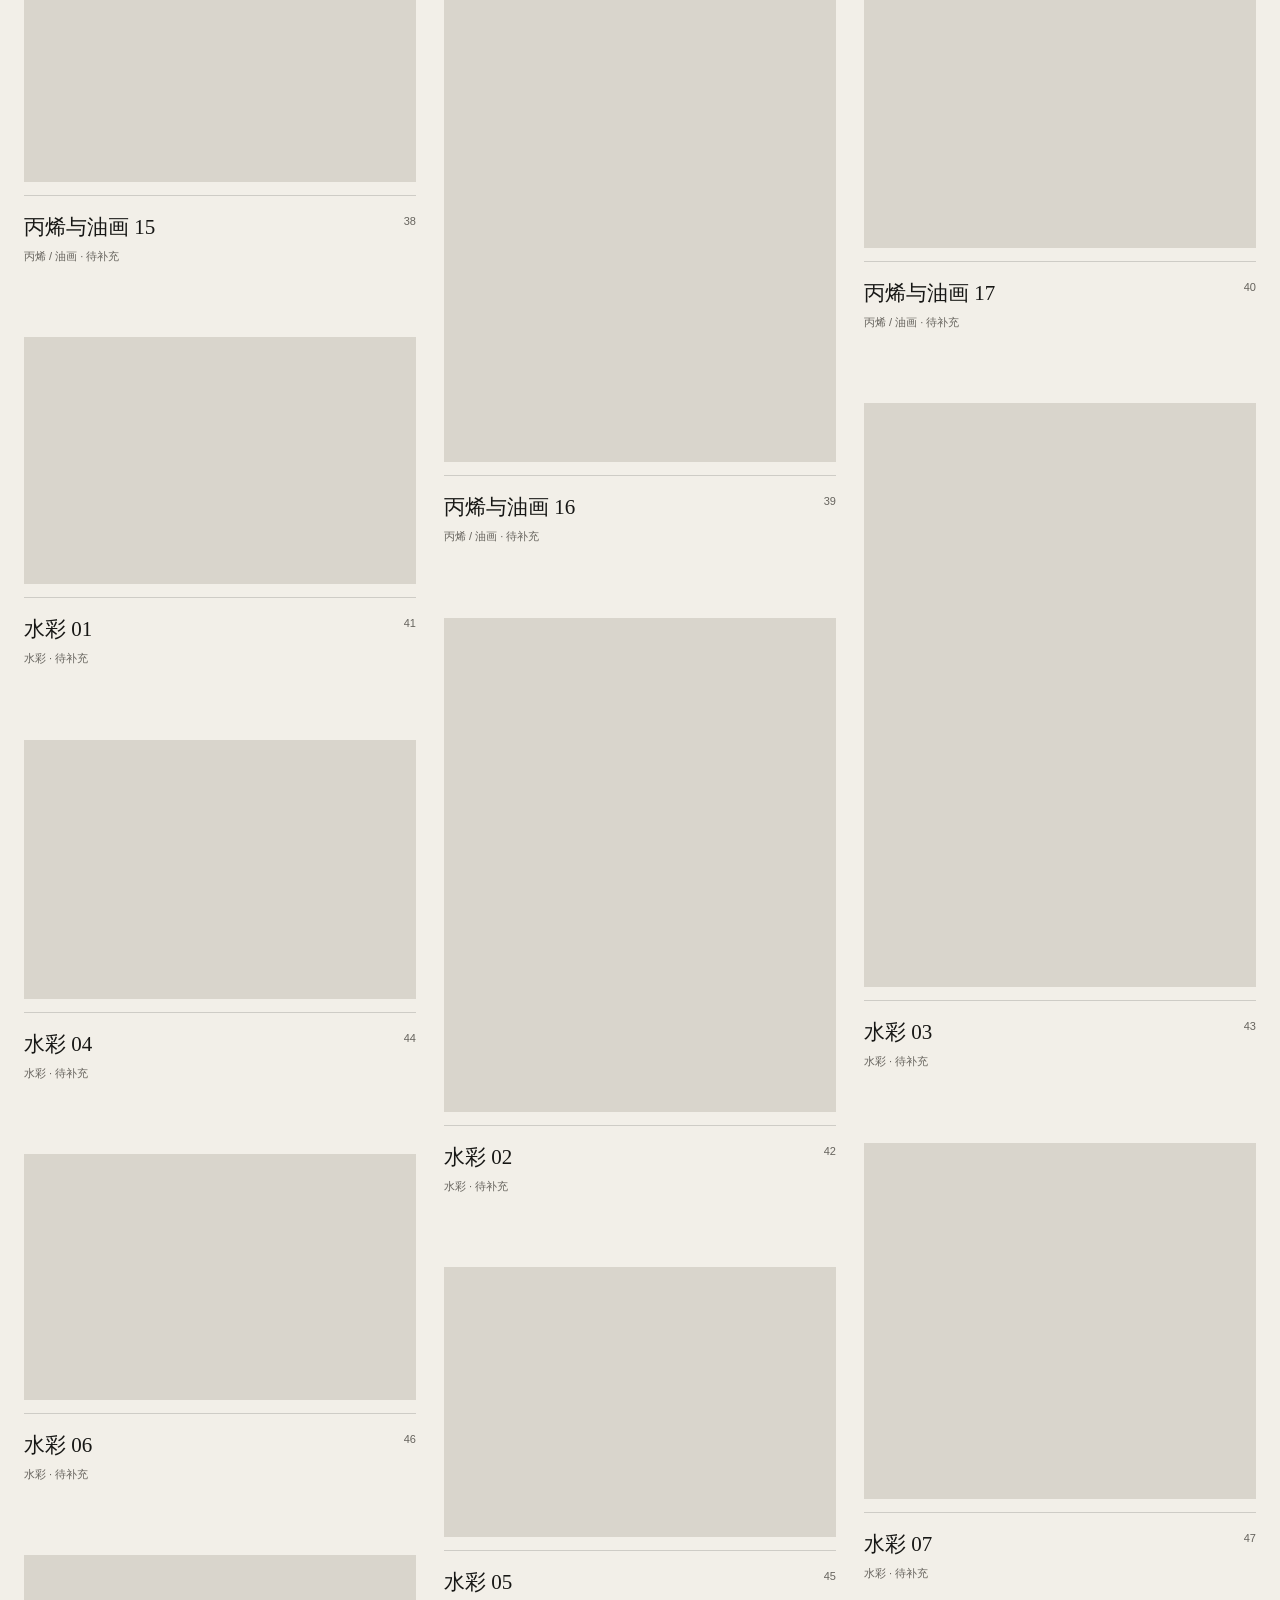
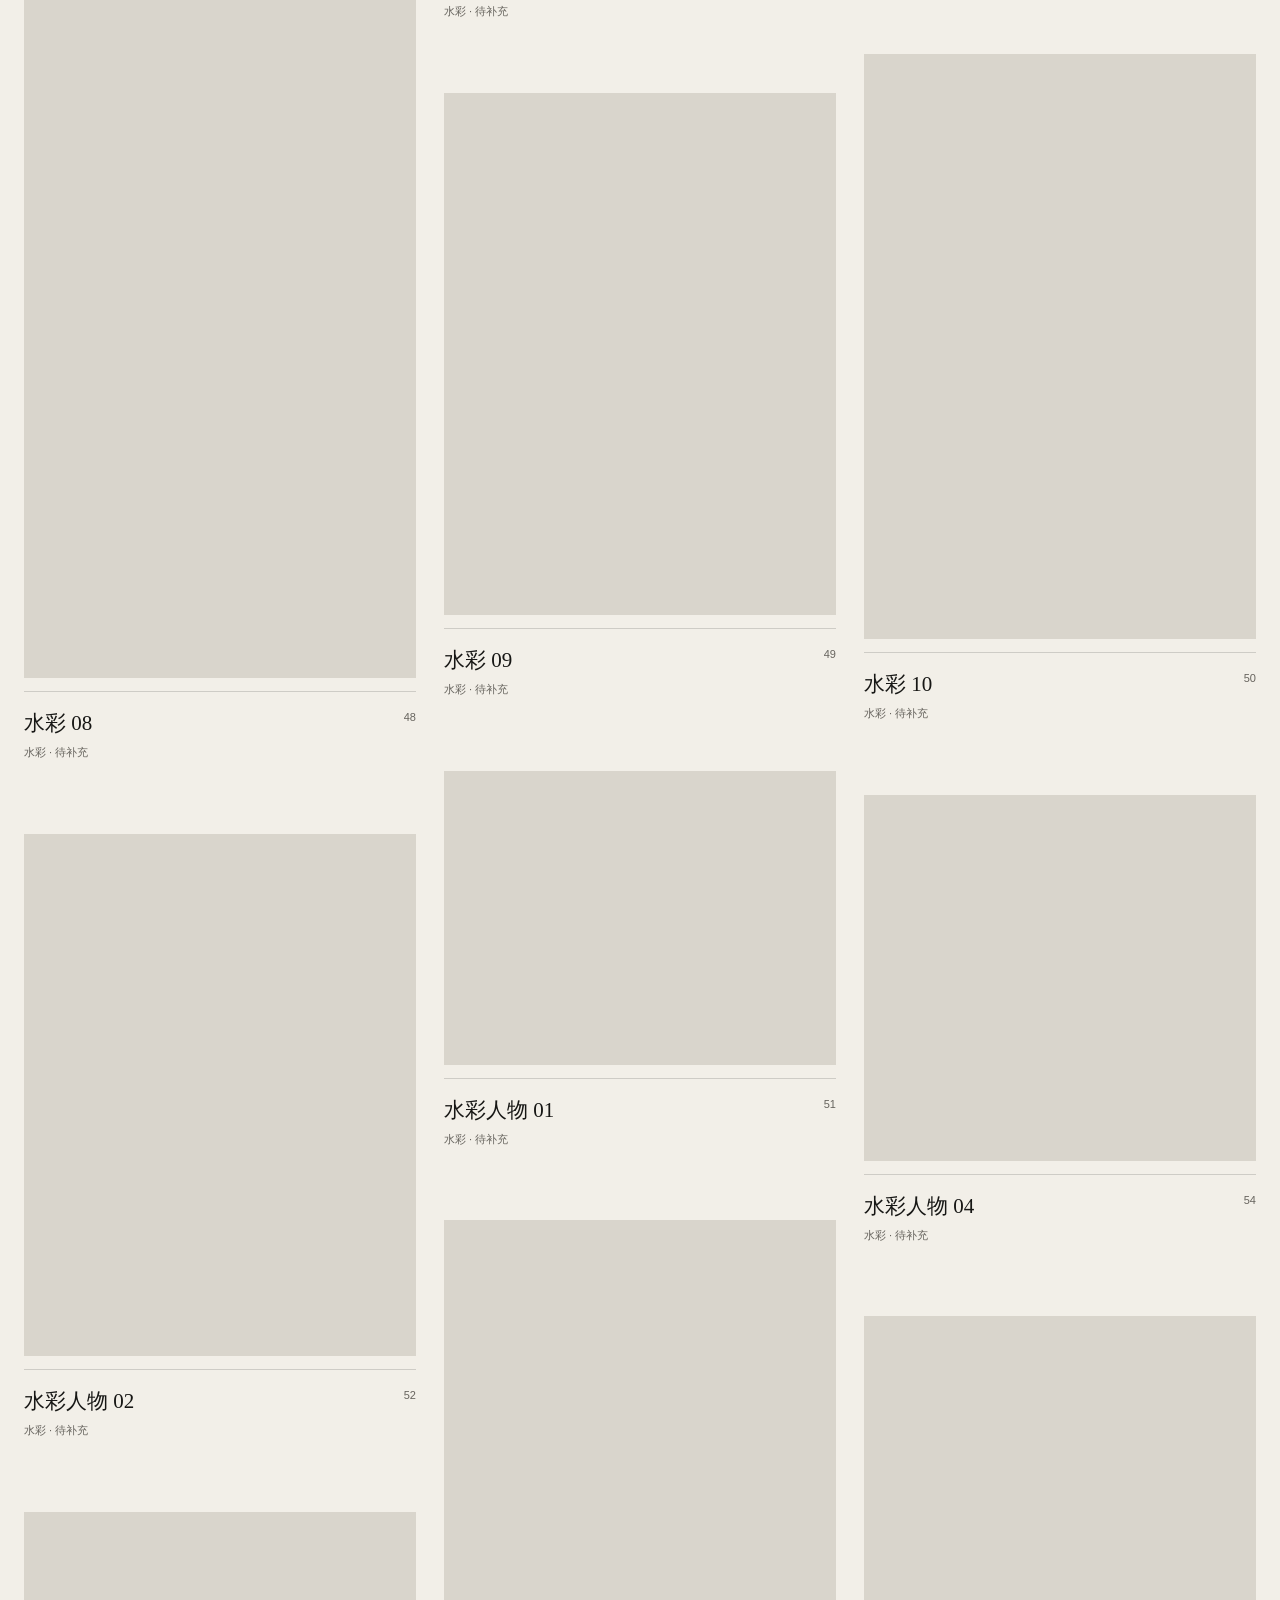
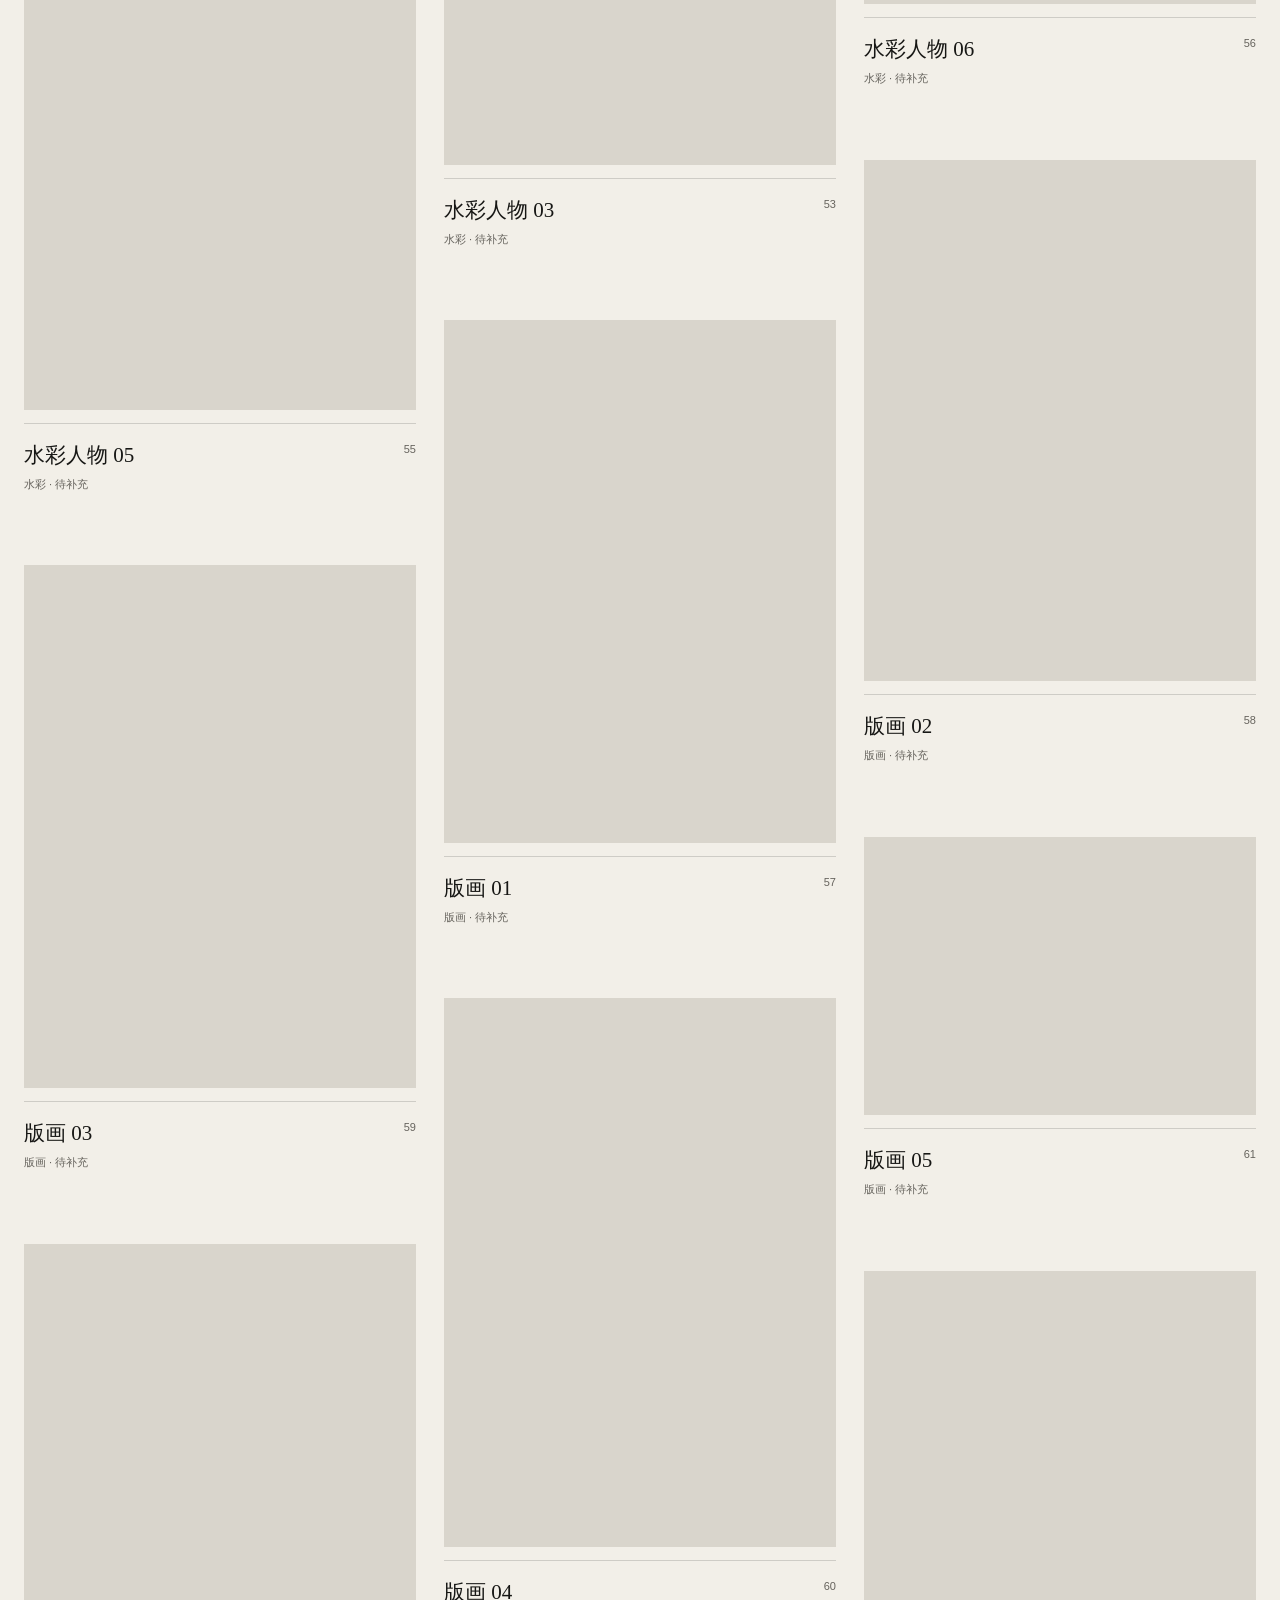
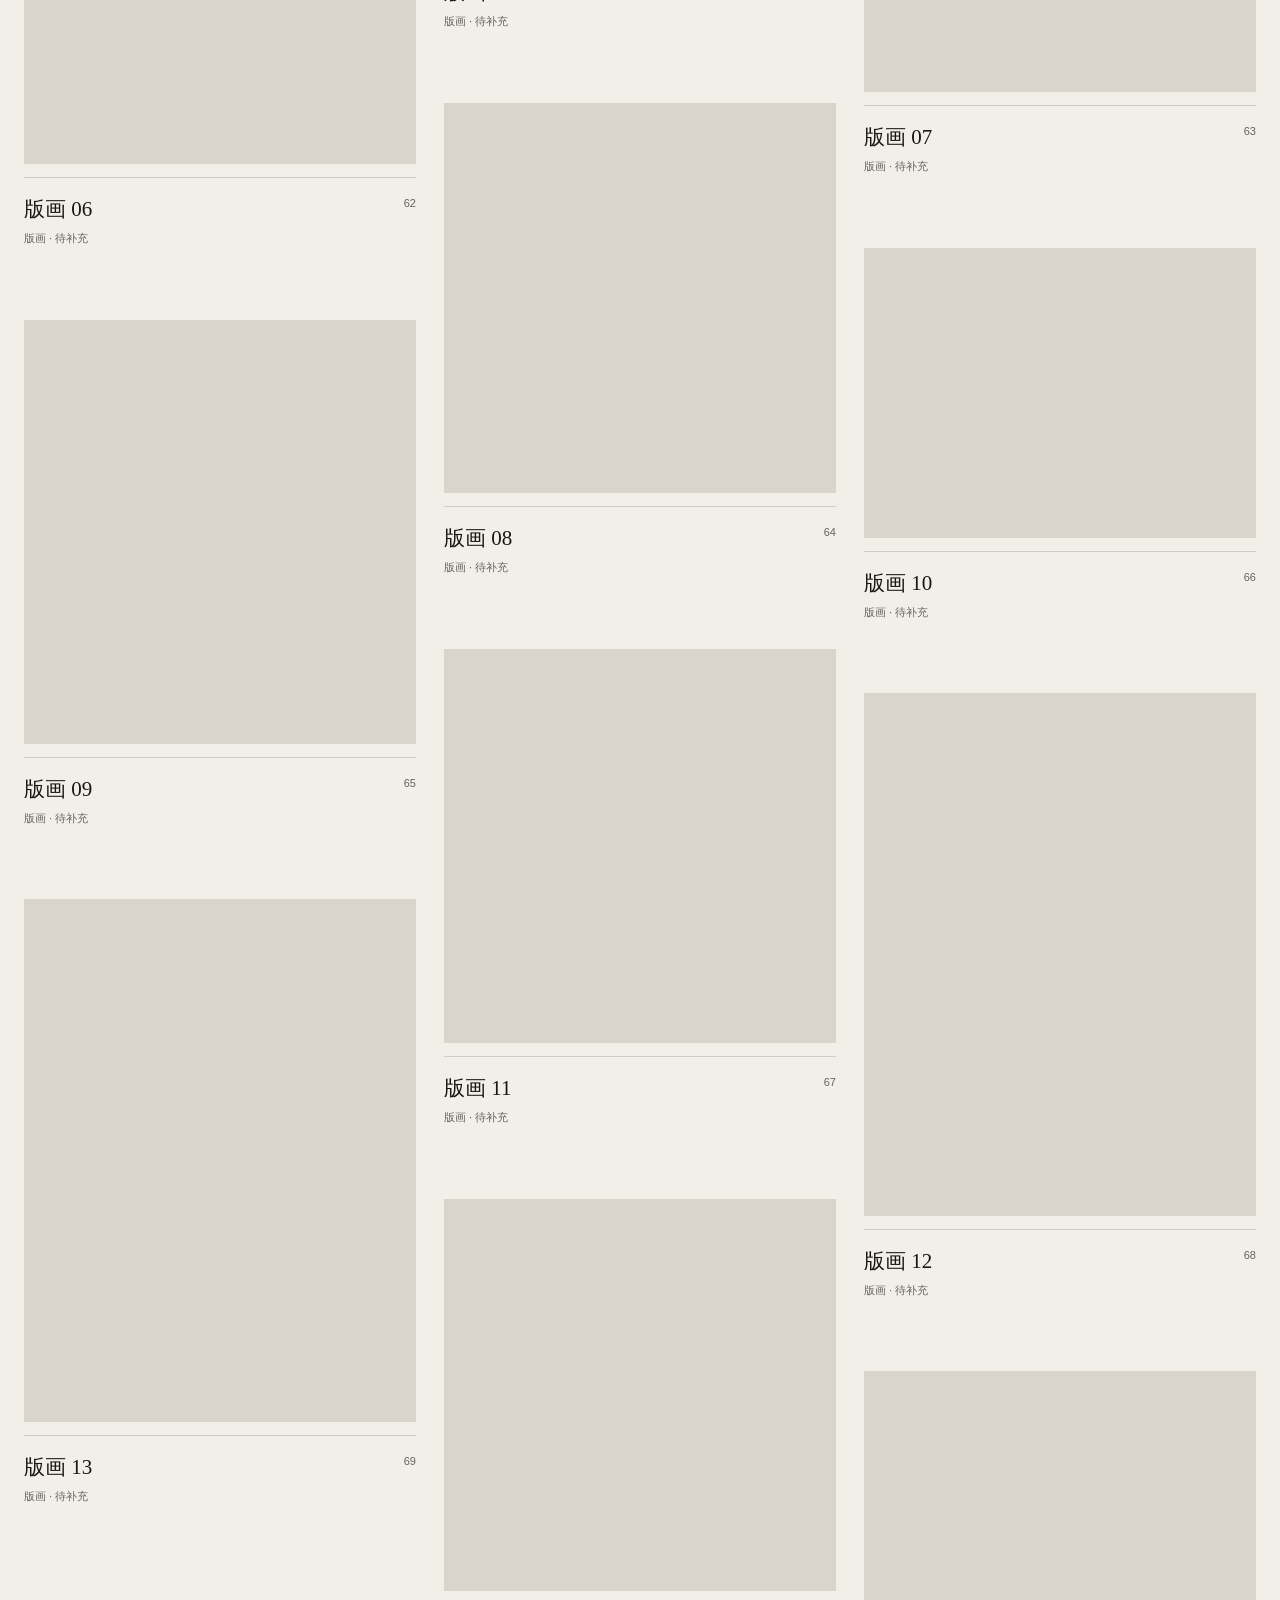
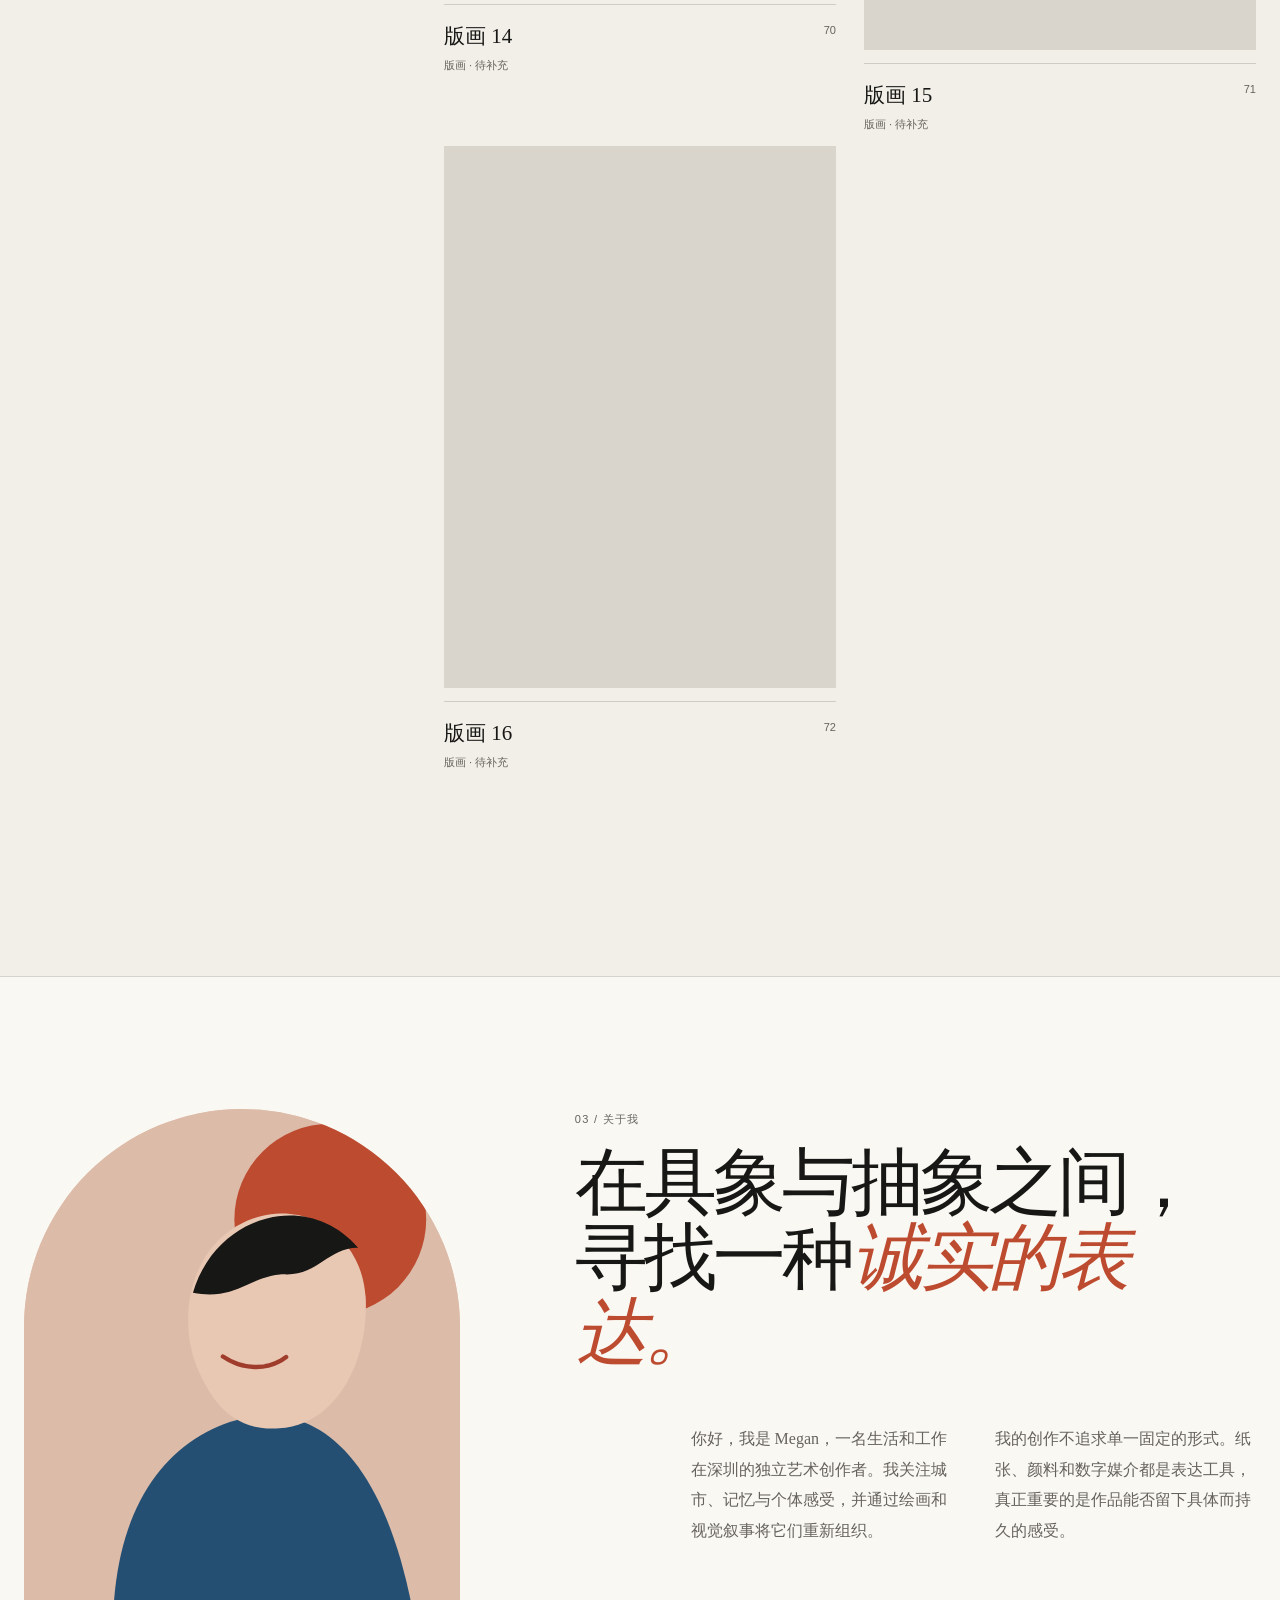
==== commit 1660ffda: "Scope sticky portrait rule to about section to stop card pile-up" ====
--- a/index.html
+++ b/index.html
@@ -9,7 +9,7 @@
   <meta property="og:description" content="六个持续生长的创作系列。" data-page-node-id="RNyYPqAbFn09Opepo1kD8p">
   <meta property="og:type" content="website" data-page-node-id="p1hDoiyG3eLK23Cy0oACKg">
   <title>Megan Studio｜个人艺术作品集</title>
-  <link rel="stylesheet" href="./assets/styles.css?v=3" data-page-node-id="iL1TarfhQmNSMvDpdJMqKu">
+  <link rel="stylesheet" href="./assets/styles.css?v=4" data-page-node-id="iL1TarfhQmNSMvDpdJMqKu">
 </head>
 <body data-page-node-id="ufaejxZDWpmHYqRCUuKpBu">
   <a class="skip-link" href="#main" data-page-node-id="bChPD8DKSAKOqENlRKsxI5">跳到主要内容</a>
@@ -71,6 +71,6 @@
   </div>
 
   <noscript data-page-node-id="VsbX0a2StETu6E2Q632ihV">请启用 JavaScript 以浏览作品筛选与大图预览。</noscript>
-  <script type="module" src="./assets/app.js?v=3"></script>
+  <script type="module" src="./assets/app.js?v=4"></script>
 </body>
 </html>
--- a/assets/styles.css
+++ b/assets/styles.css
@@ -92,8 +92,8 @@
 .works-col { flex: 1 1 0; min-width: 0; }
 .work-card { display: block; min-width: 0; margin-bottom: 72px; }
 .work-open { display: block; width: 100%; padding: 0; border: 0; background: transparent; color: inherit; text-align: left; cursor: zoom-in; }
-.art-frame { position: relative; overflow: hidden; display: block; width: 100%; min-height: 0; background: #d9d5cc; }
-.art-frame img, .work-card.portrait .art-frame img, .work-card.landscape .art-frame img, .work-card.square .art-frame img { display: block; width: 100%; height: auto; object-fit: contain; transition: transform 700ms cubic-bezier(.2,.7,.2,1); }
+.art-frame { position: relative; overflow: hidden; display: block; width: 100%; min-height: 0; max-height: calc(100vh - 175px); max-height: calc(100dvh - 175px); background: #d9d5cc; }
+.art-frame img, .work-card.portrait .art-frame img, .work-card.landscape .art-frame img, .work-card.square .art-frame img { display: block; width: 100%; height: auto; max-height: calc(100vh - 175px); max-height: calc(100dvh - 175px); object-fit: contain; transition: transform 700ms cubic-bezier(.2,.7,.2,1); }
 .view-work { position: absolute; right: 16px; bottom: 16px; padding: 9px 12px; border-radius: 99px; background: rgba(250,248,243,.9); color: var(--ink); font-size: 11px; opacity: 0; transform: translateY(8px); transition: opacity 220ms ease, transform 220ms ease; backdrop-filter: blur(8px); }
 .work-open:hover .view-work, .work-open:focus-visible .view-work { opacity: 1; transform: translateY(0); }
 .work-open:hover .art-frame img { transform: scale(1.025); }
@@ -105,7 +105,7 @@
 
 .about-section { padding: 132px 0; border-top: 1px solid var(--line); border-bottom: 1px solid var(--line); background: var(--paper-soft); }
 .about-grid { display: grid; grid-template-columns: .78fr 1.22fr; gap: clamp(50px, 9vw, 150px); align-items: start; }
-.portrait { position: sticky; top: 112px; margin: 0; }
+.about-grid .portrait { position: sticky; top: 112px; margin: 0; }
 .portrait-frame { overflow: hidden; aspect-ratio: 4 / 5; border-radius: 220px 220px 0 0; background: var(--accent-soft); }
 .portrait-frame img { width: 100%; height: 100%; object-fit: cover; }
 .about-copy h2 { max-width: 800px; margin: 18px 0 54px; font-family: var(--serif); font-size: clamp(42px, 5.7vw, 78px); font-weight: 400; letter-spacing: -.055em; line-height: 1.03; }
@@ -161,7 +161,7 @@
   .nav { grid-template-columns: 1fr auto; }
   .availability { display: none; }
   .menu-button { display: grid; justify-self: end; }
-  .nav-panel { position: fixed; top: 77px; right: 0; bottom: 0; left: 0; display: none; place-content: center; gap: 24px; background: var(--paper); font-family: var(--serif); font-size: 36px; text-align: center; opacity: 0; pointer-events: none; transform: translateY(-12px); transition: opacity 180ms ease, transform 180ms ease; }
+  .nav-panel { position: absolute; top: 100%; right: 0; left: 0; display: none; height: calc(100vh - 77px); place-content: center; gap: 24px; background: var(--paper); font-family: var(--serif); font-size: 36px; text-align: center; opacity: 0; pointer-events: none; transform: translateY(-12px); transition: opacity 180ms ease, transform 180ms ease; }
   .nav-panel.is-open { display: grid; opacity: 1; pointer-events: auto; transform: translateY(0); }
   .hero { grid-template-columns: 1fr; padding-top: 84px; }
   .hero-art { width: min(86%, 580px); margin: 34px auto 0; justify-self: center; }
@@ -170,7 +170,7 @@
   .filters { margin-left: 112px; }
   .works-grid { gap: 20px; }
   .about-grid, .contact-grid { grid-template-columns: 1fr; }
-  .portrait { position: static; width: min(70%, 480px); }
+  .about-grid .portrait { position: static; width: min(70%, 480px); }
   .lightbox-panel { grid-template-columns: 1fr; }
   .lightbox-copy { min-height: 340px; }
 }
@@ -197,7 +197,7 @@
   .work-card .art-frame img, .work-card.portrait .art-frame img, .work-card.landscape .art-frame img, .work-card.square .art-frame img { width: 100%; height: auto; object-fit: contain; }
   .art-frame { min-height: 0; }
   .about-grid { gap: 56px; }
-  .portrait { width: 82%; }
+  .about-grid .portrait { width: 82%; }
   .about-copy h2 { margin-bottom: 36px; }
   .about-body { grid-template-columns: 1fr; gap: 20px; margin-left: 0; }
   .facts { grid-template-columns: 1fr; margin-top: 48px; }
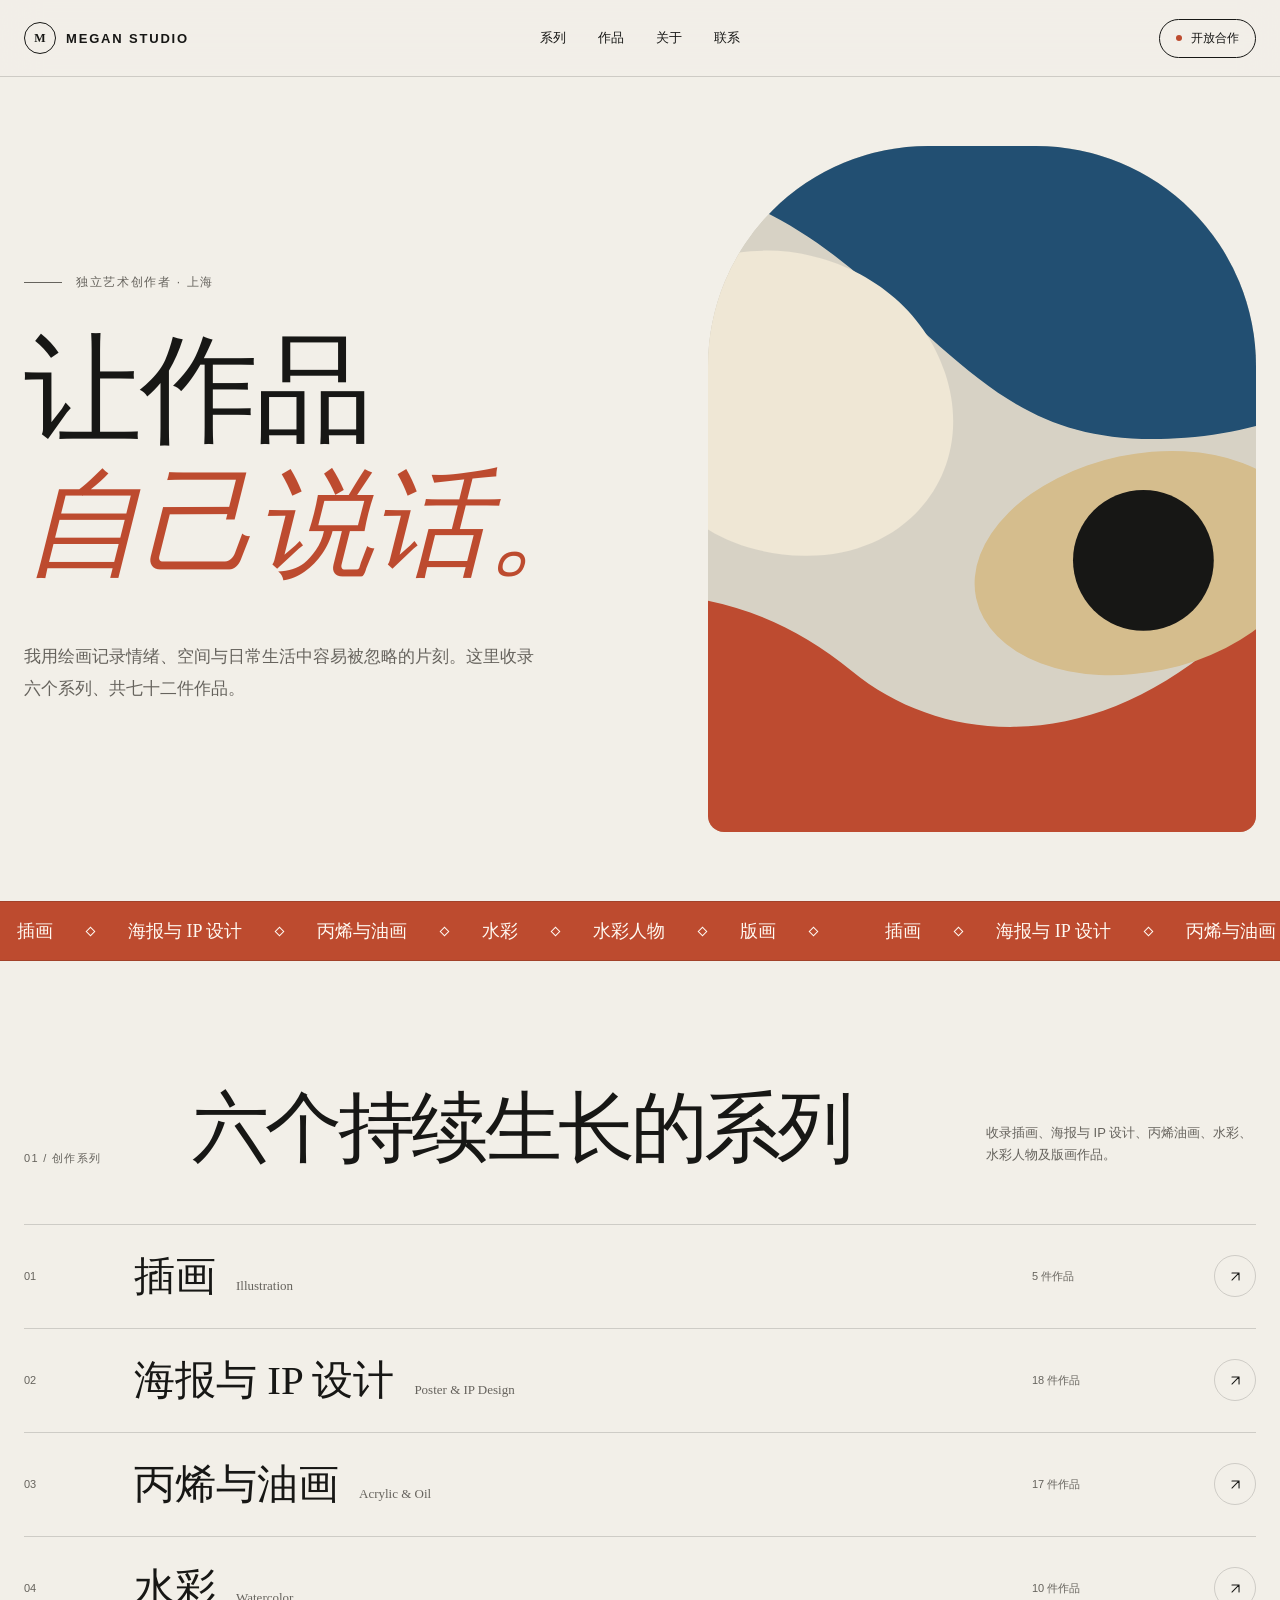
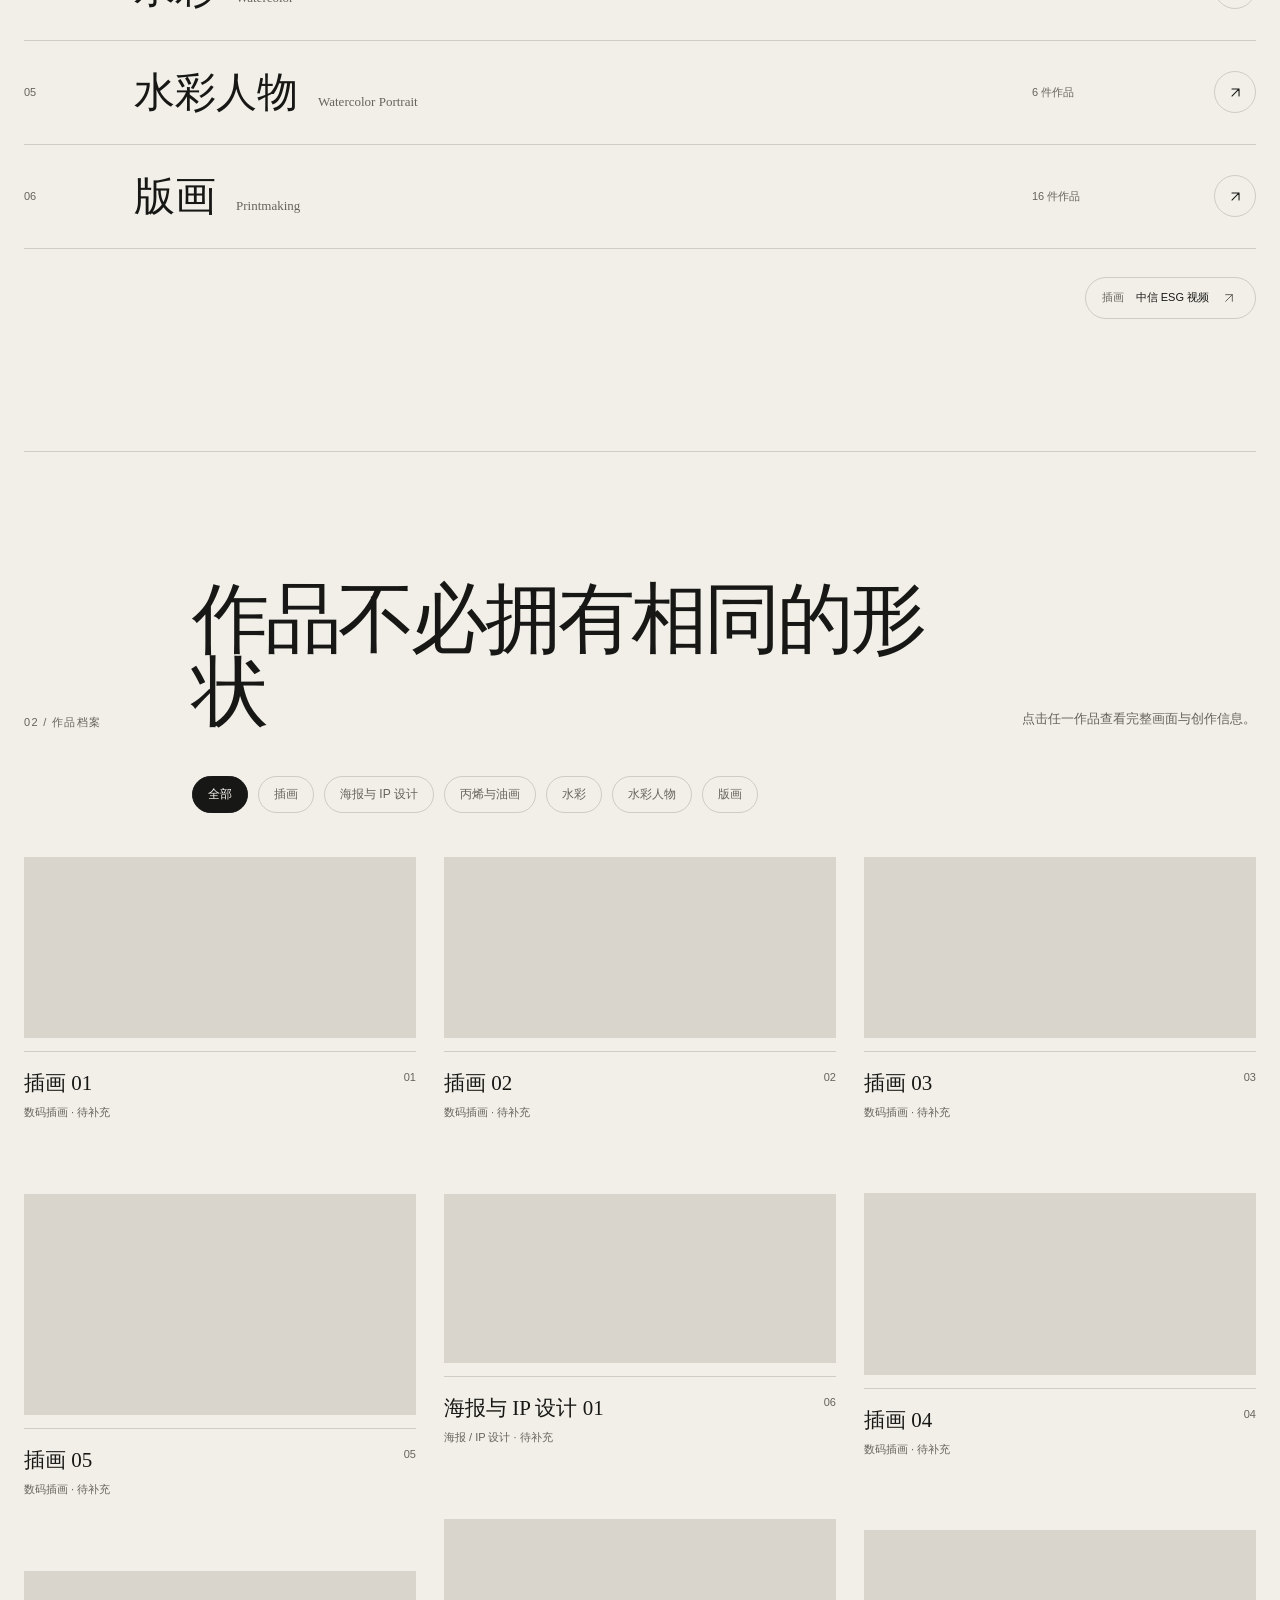
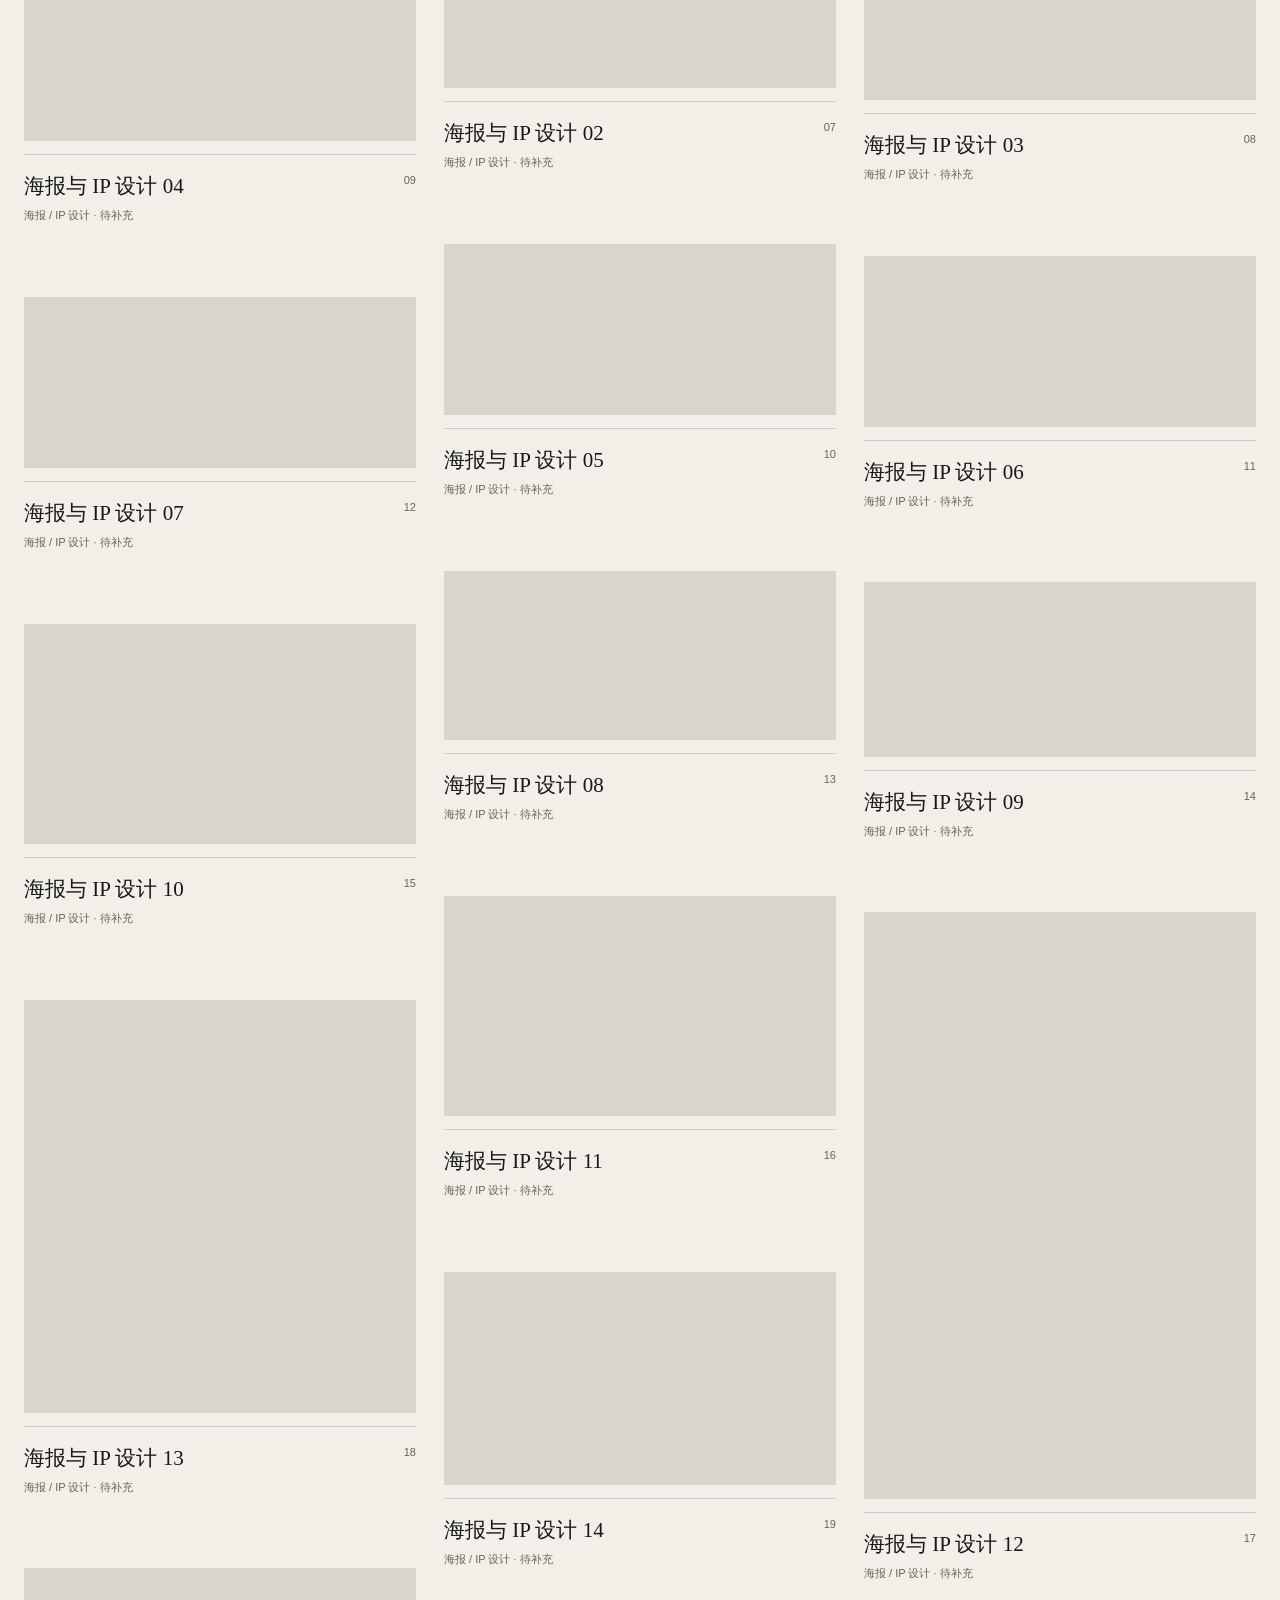
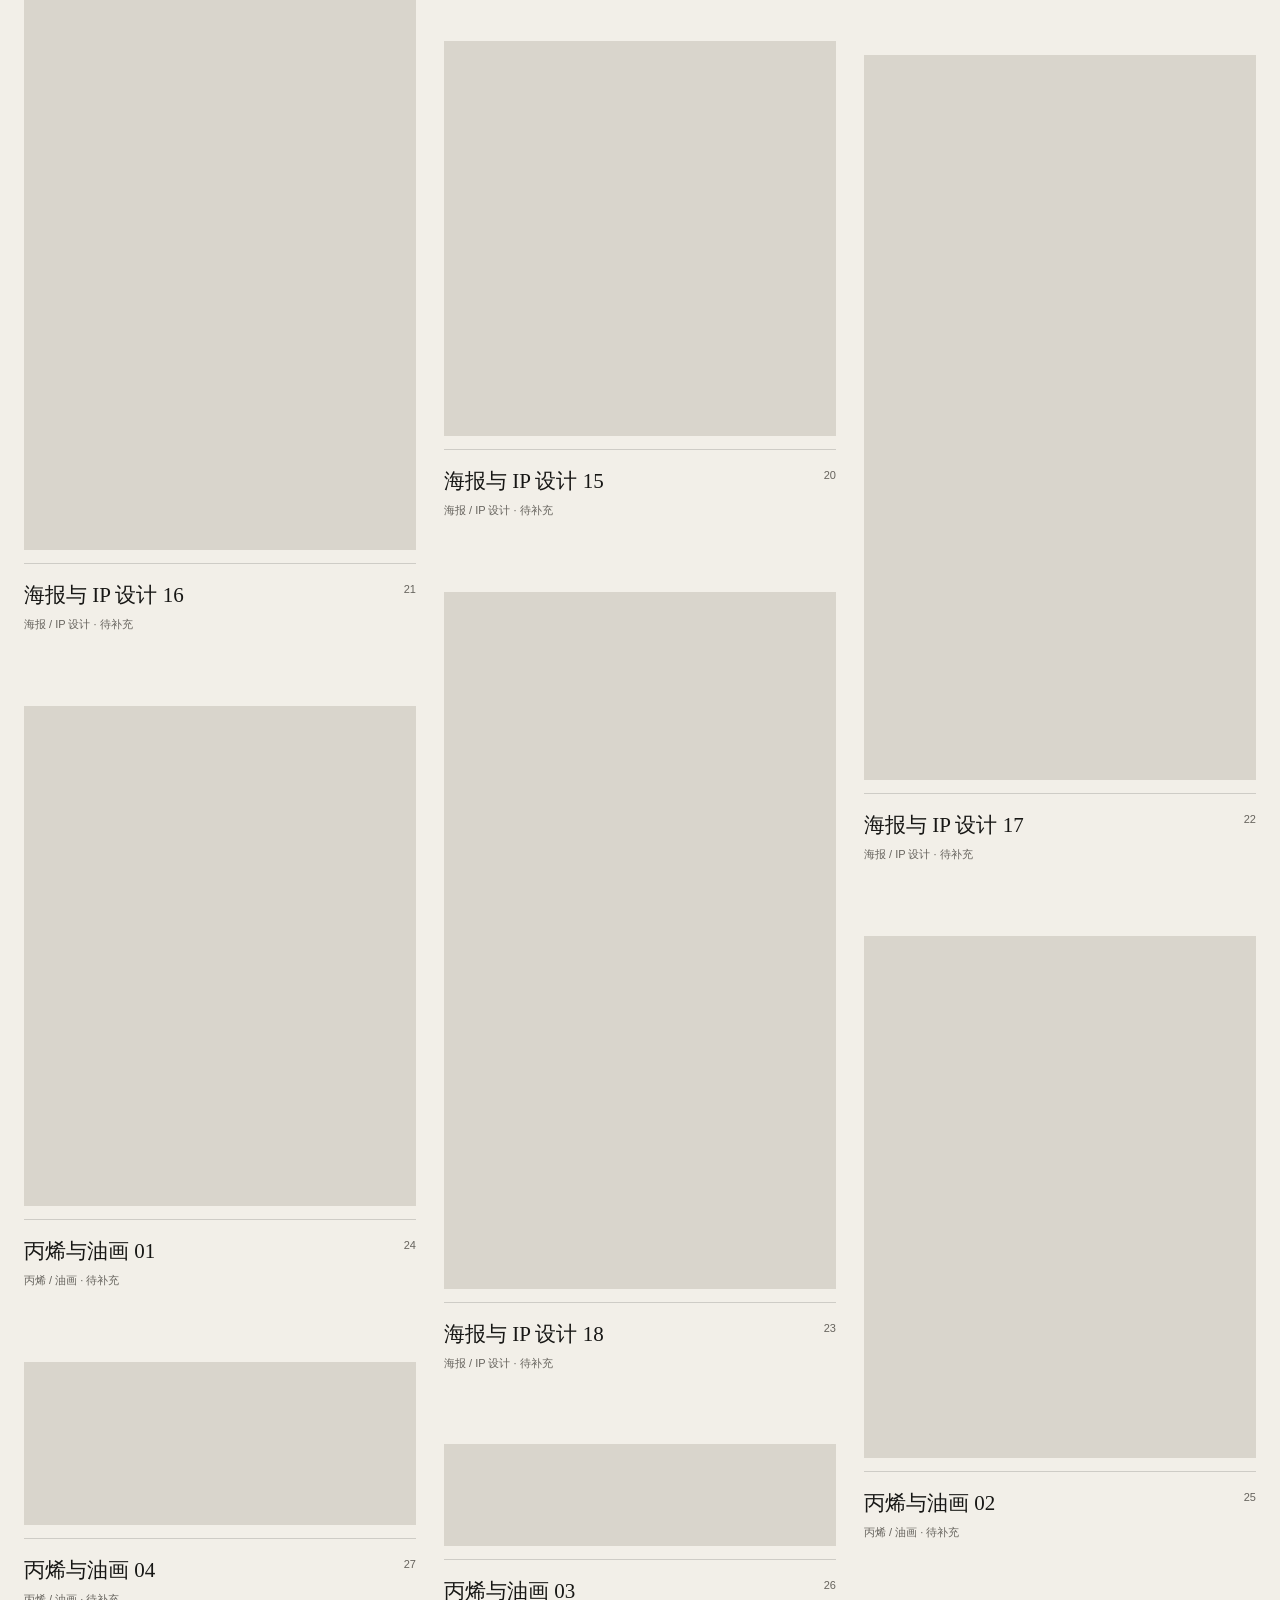
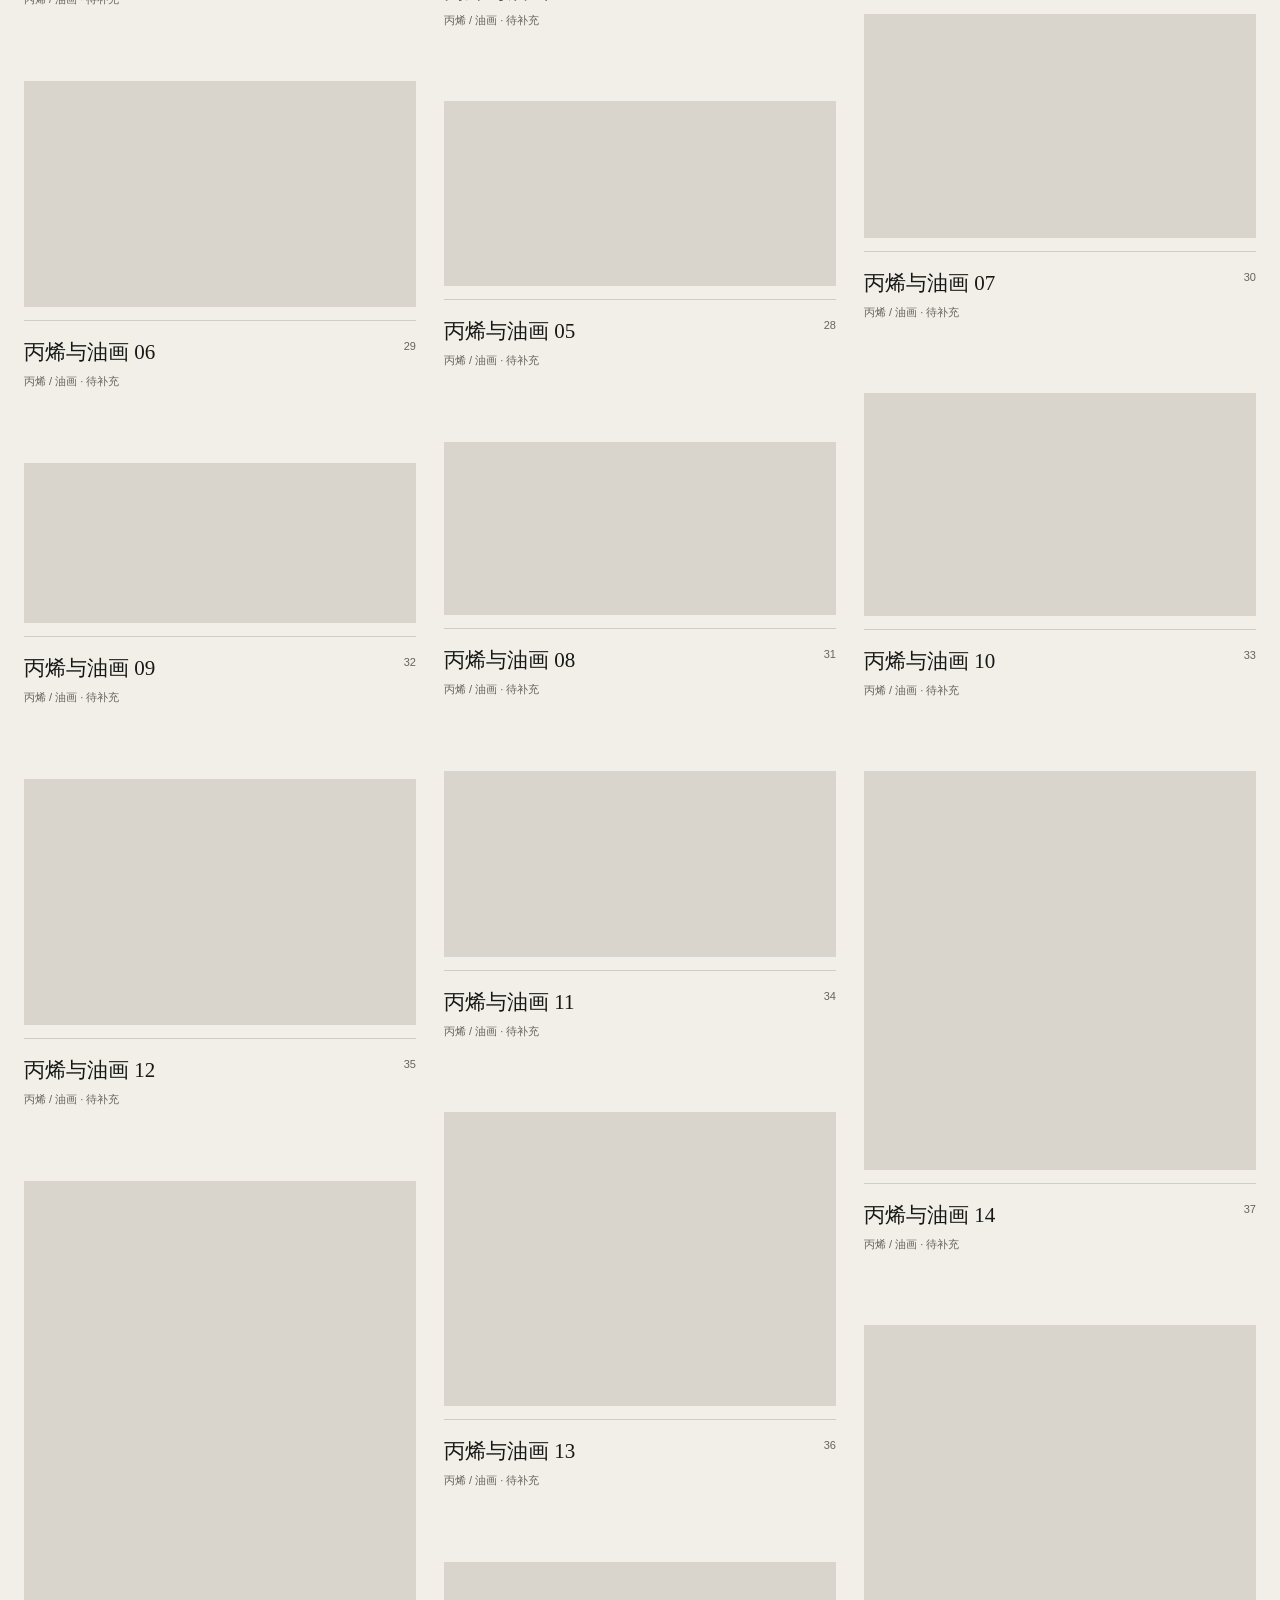
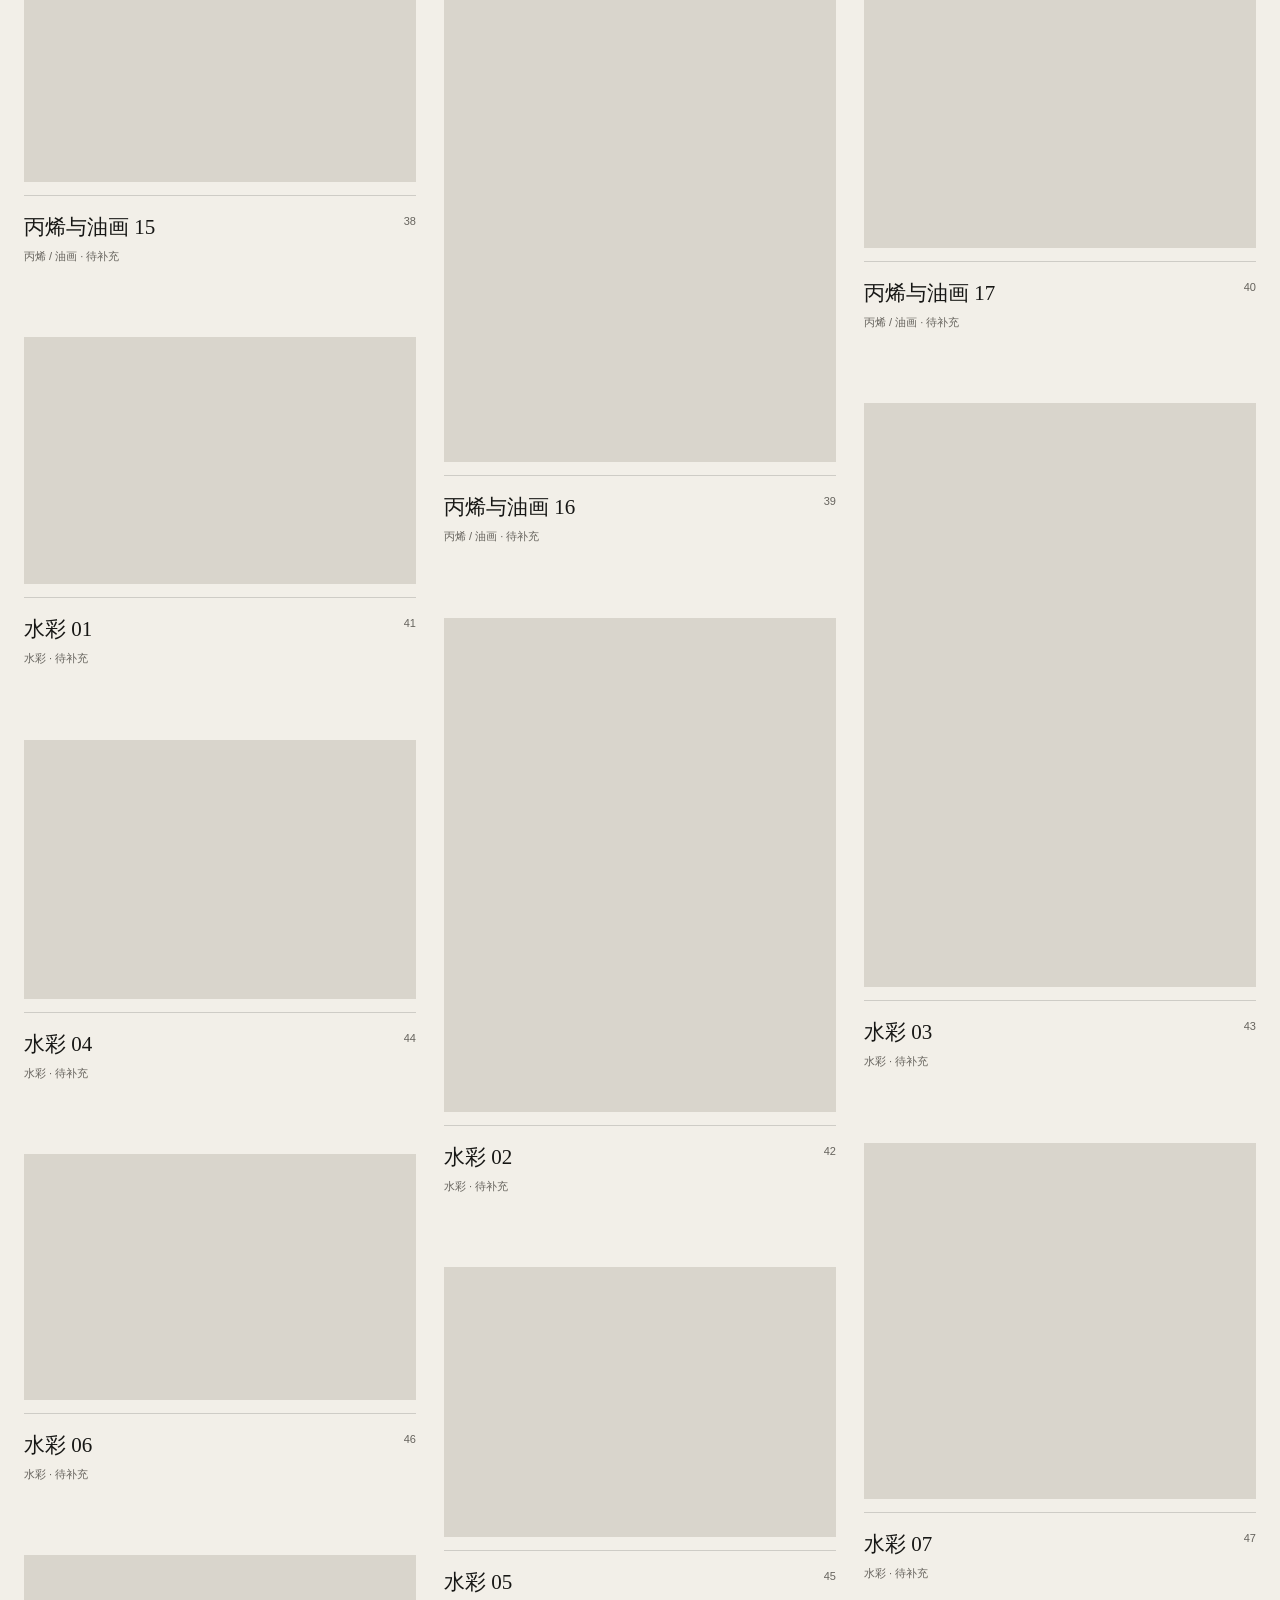
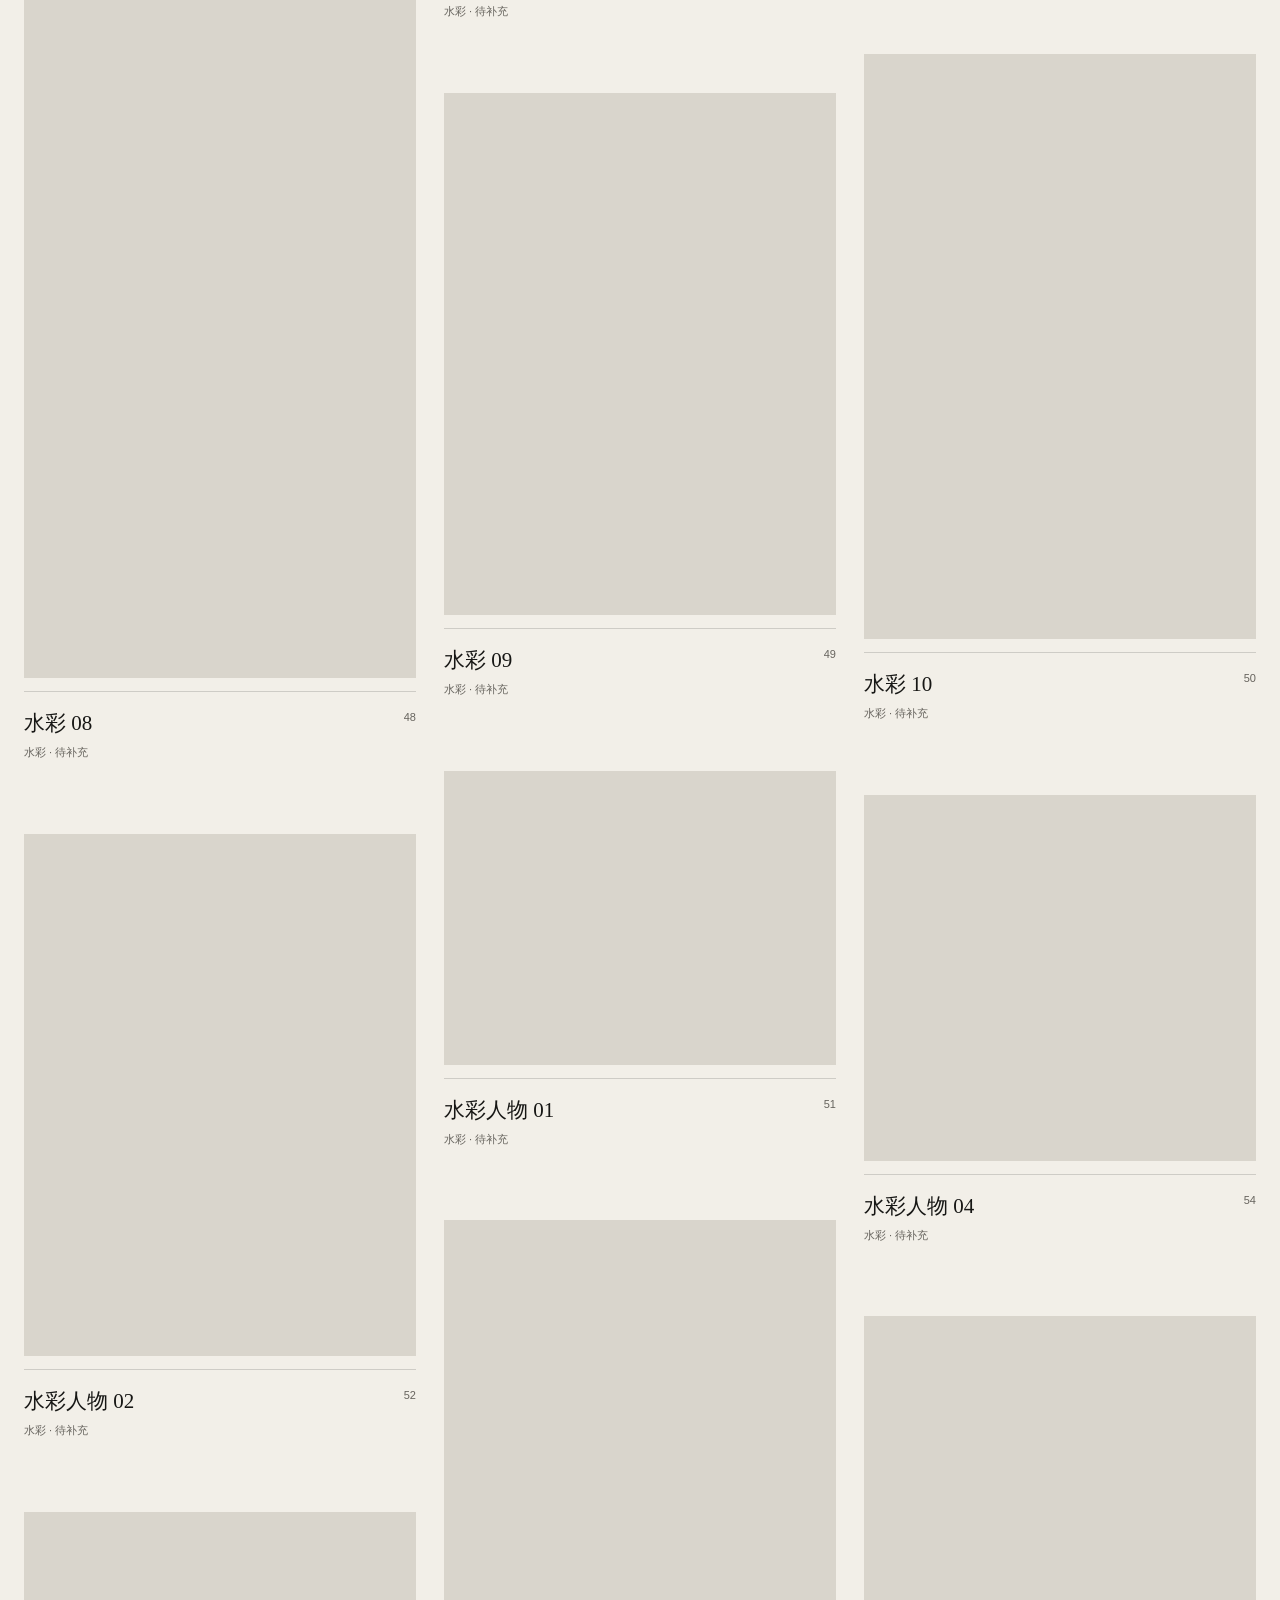
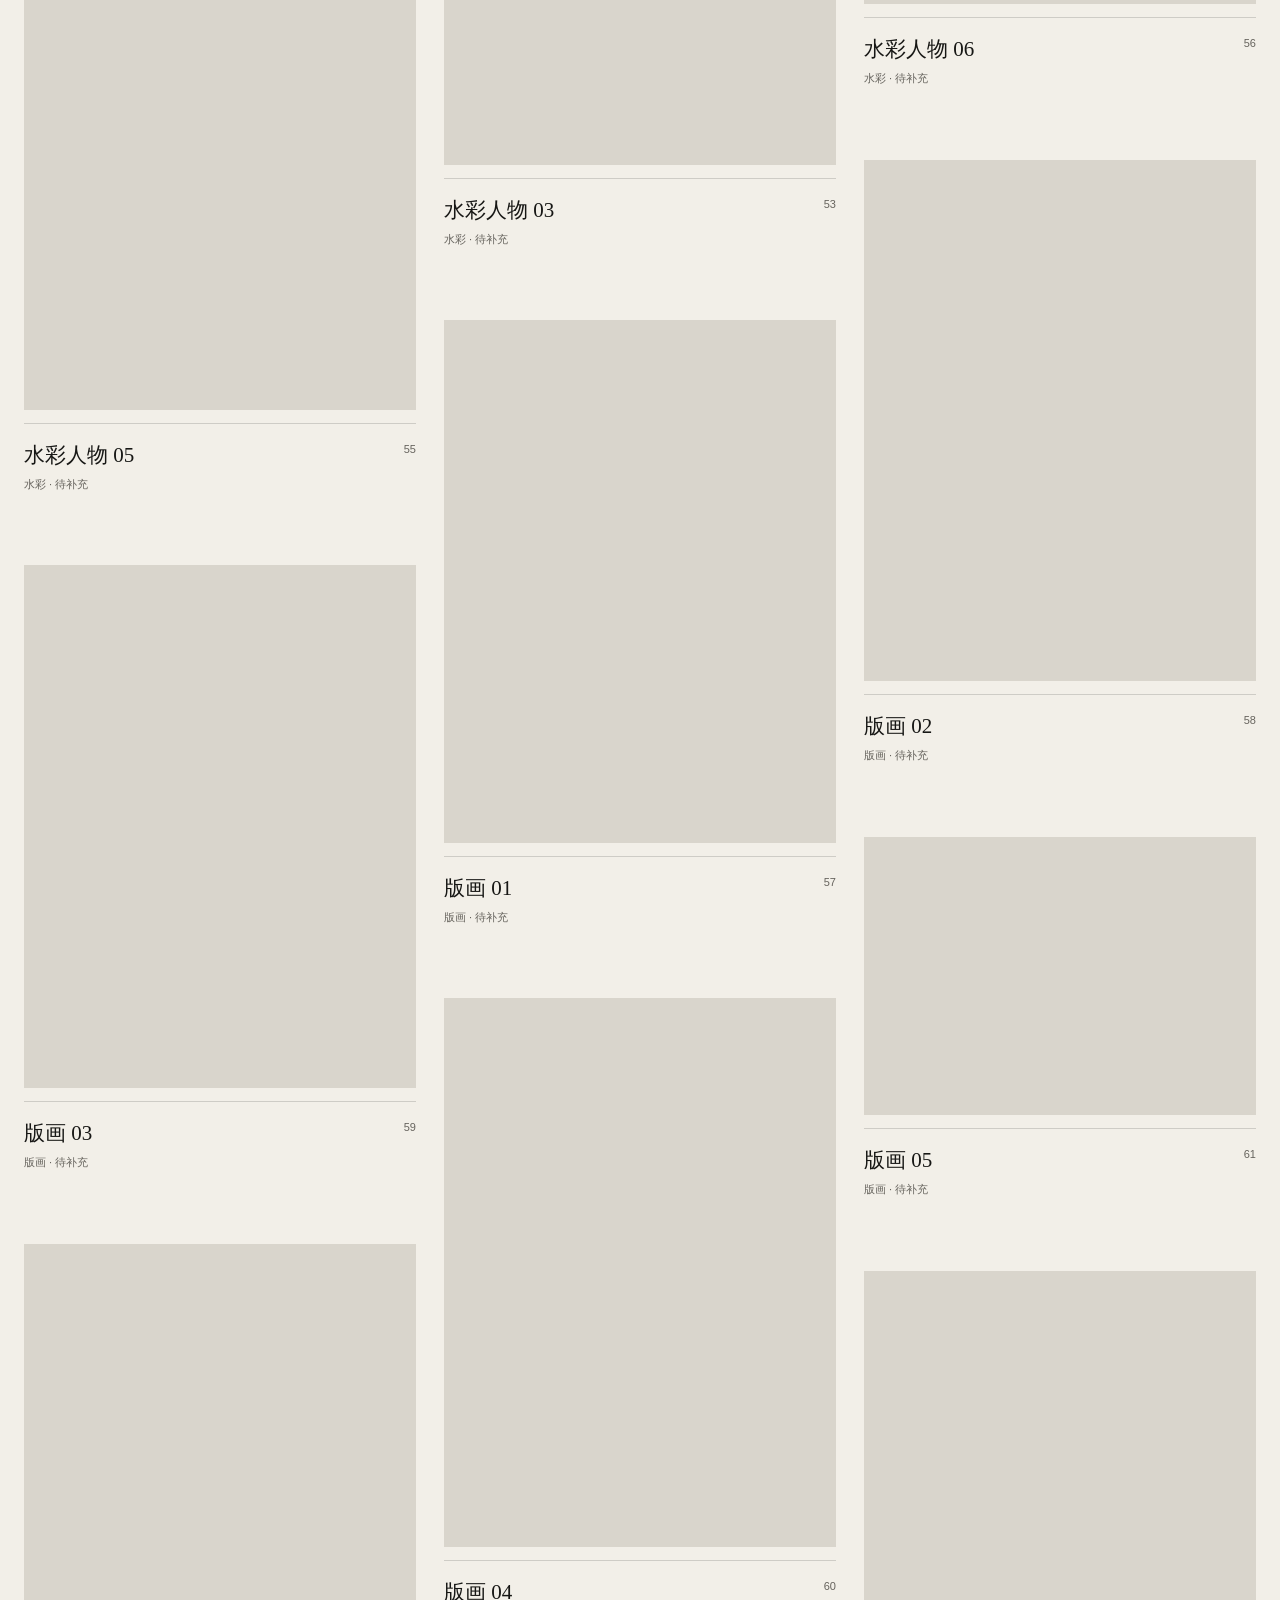
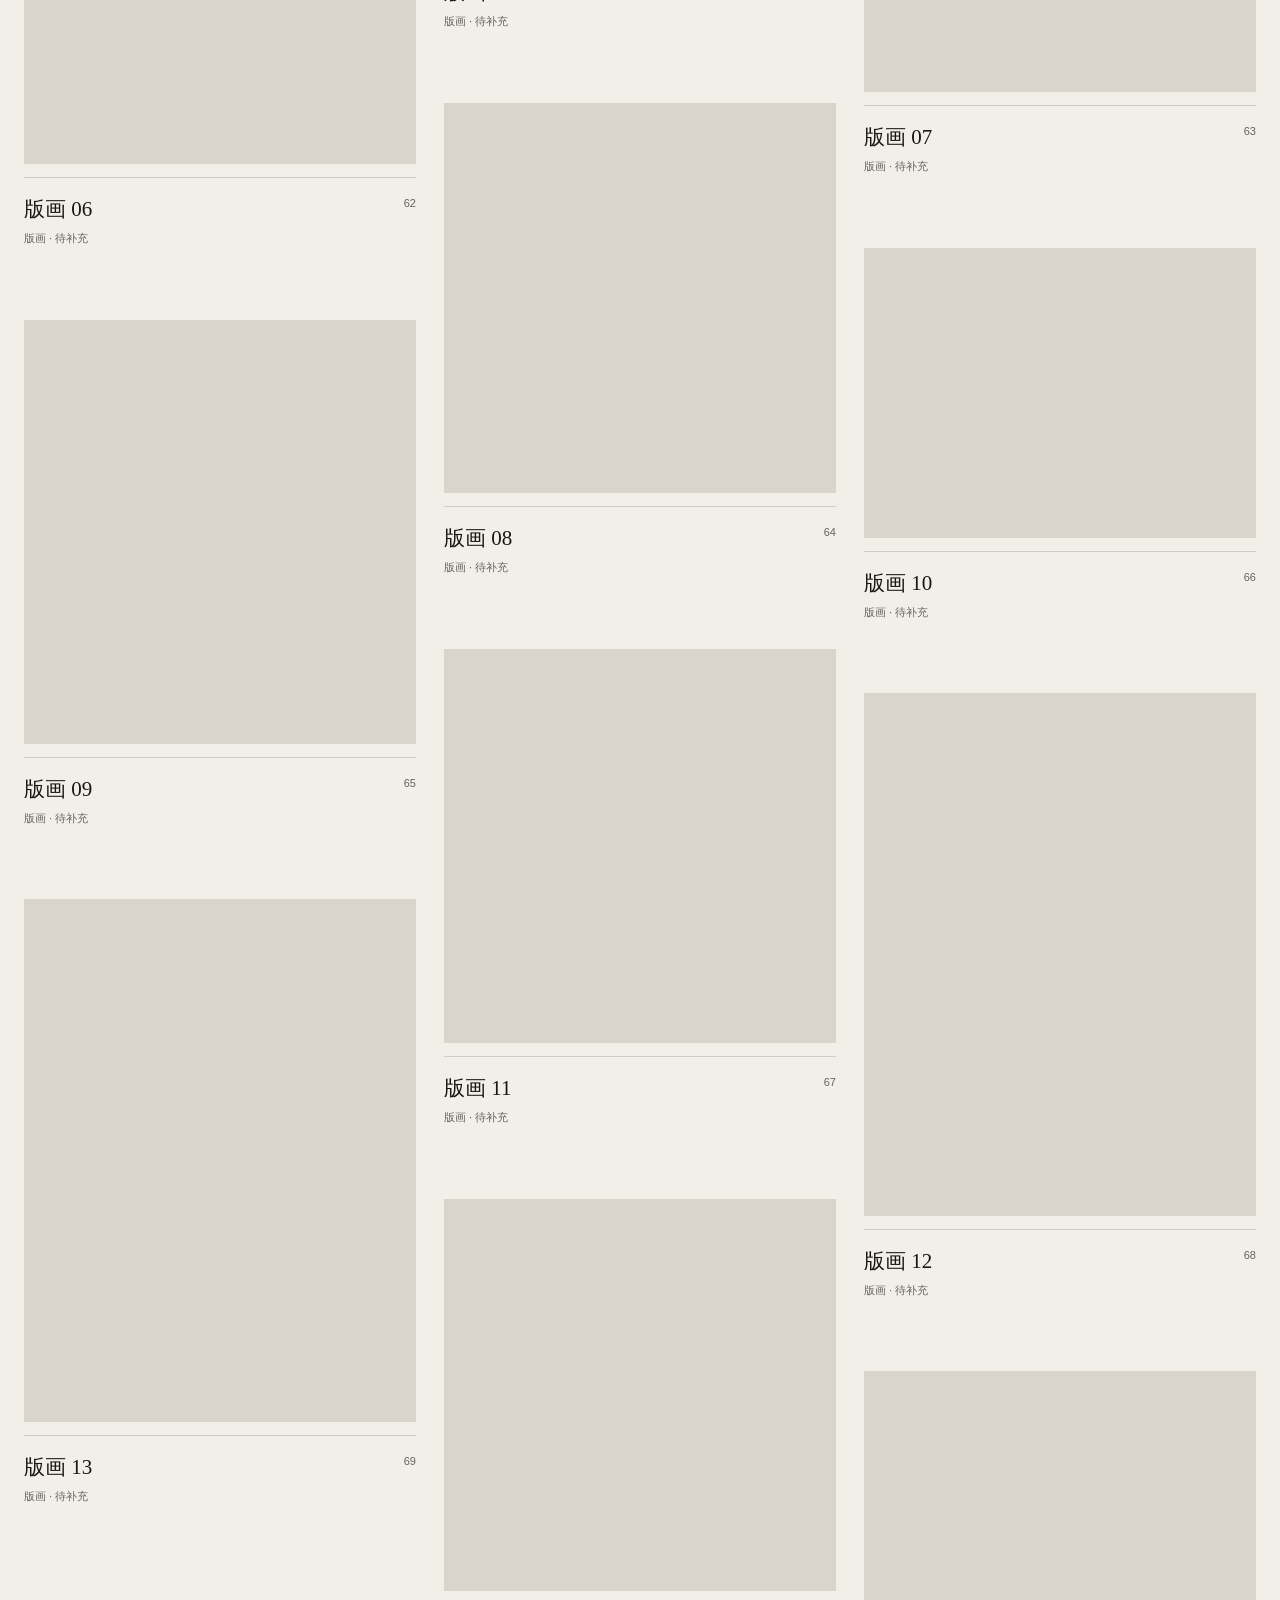
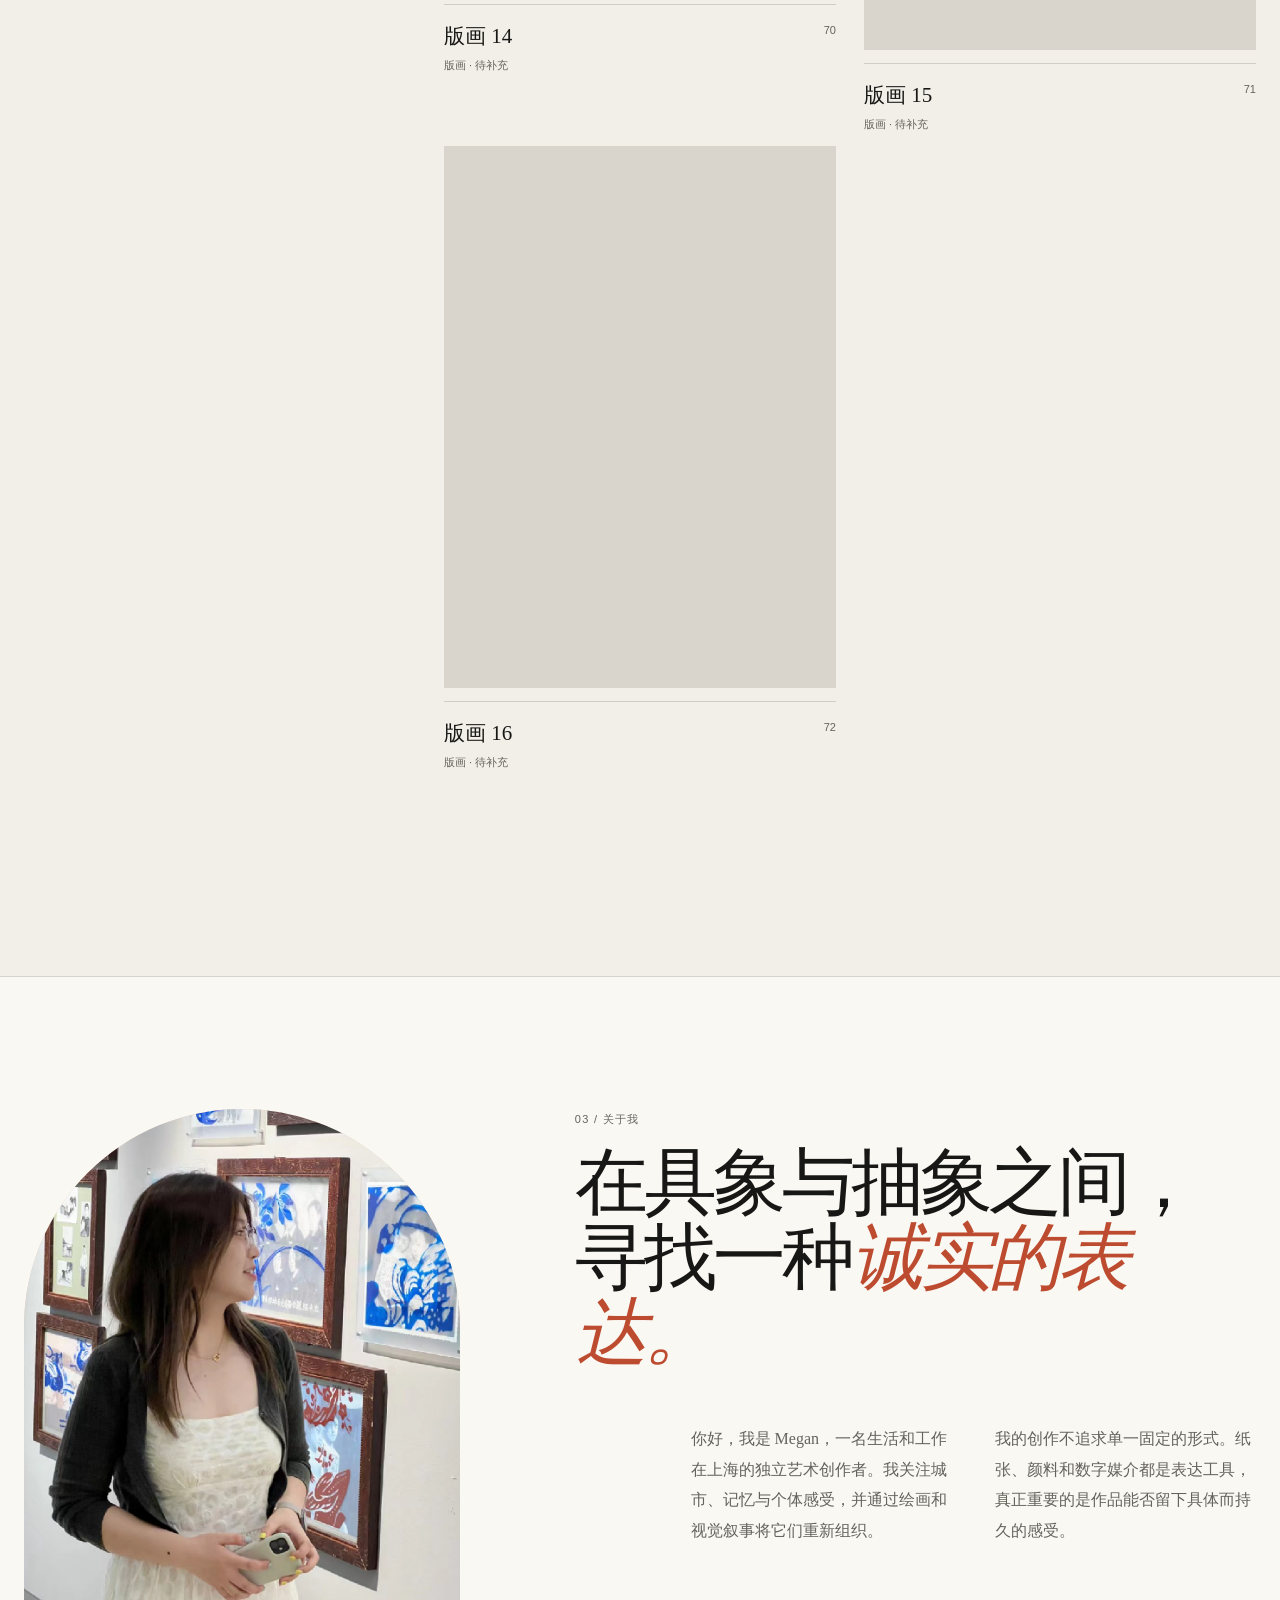
==== commit 161d3dde: "Personalize portrait, location, facts and real contact info" ====
--- a/index.html
+++ b/index.html
@@ -43,7 +43,7 @@
     </section>
 
     <section class="works-section shell" id="works" aria-labelledby="works-title" data-page-node-id="SDaVPMYDp64m3ejyg9Q3gR">
-      <div class="section-heading" data-page-node-id="s2xP0dKPDCDne9y57JFSHP"><span class="section-index" data-page-node-id="wFEYgaR2ZDBBAY2nJ41Taj">02 / 作品档案</span><h2 id="works-title" data-page-node-id="YcPq9vxnjR4Adp08xEFu2H">作品不必拥有相同的形状</h2><p data-page-node-id="SCtAwLAhwEOGBLCGbPpgAf">横图、竖图和方图都保留原始比例。点击任一作品查看完整画面与创作信息。</p></div>
+      <div class="section-heading" data-page-node-id="s2xP0dKPDCDne9y57JFSHP"><span class="section-index" data-page-node-id="wFEYgaR2ZDBBAY2nJ41Taj">02 / 作品档案</span><h2 id="works-title" data-page-node-id="YcPq9vxnjR4Adp08xEFu2H">作品不必拥有相同的形状</h2><p data-page-node-id="SCtAwLAhwEOGBLCGbPpgAf">点击任一作品查看完整画面与创作信息。</p></div>
       <div class="filters" id="filters" aria-label="按系列筛选作品" data-page-node-id="0zSvJQBTSxwP8WF30wY06A"></div>
       <div class="works-grid" id="works-grid" data-page-node-id="b15R5gqiYuvvfcHsW4gpPS"></div>
     </section>
@@ -51,7 +51,7 @@
     <section class="about-section" id="about" aria-labelledby="about-title" data-page-node-id="71ZM1mgurr84G88zKeM1GK">
       <div class="about-grid shell" data-page-node-id="5p2awH5IxOTTxC6jbWLWA9">
         <figure class="portrait" data-page-node-id="0oWuStrJzM4YY5AGTQ8L71"><div class="portrait-frame" data-page-node-id="lpjZjGS7ATJ0QsUuucEVZ3"><img id="portrait-image" src="./images/placeholders/portrait.svg" alt="艺术家肖像占位图" loading="lazy" data-page-node-id="O2frnjP1zBkwVX4aH04etY"></div><figcaption data-page-node-id="BHX4OMSHqikjcVS6q0pC0E"><span data-page-node-id="2QLClI4ns8gVwWVeVDdHem">创作者肖像占位</span><span id="portrait-caption" data-page-node-id="5NBiBF9kRVeAmISZkb7CBn">深圳，2026</span></figcaption></figure>
-        <div class="about-copy" data-page-node-id="HSvjC8Mlol3fHJ51E24uJZ"><span class="section-index" data-page-node-id="qV79gAKYYUS1MPD1EHJtwY">03 / 关于我</span><h2 id="about-title" data-page-node-id="UtUnc2IHRIWeLClqKMdt6P"><span id="about-title-text" data-page-node-id="HcR0KToqclauA0ikuma912"></span><em id="about-accent" data-page-node-id="zxTEfbkJsaANYmw9afXrBv"></em></h2><div class="about-body" id="about-body" data-page-node-id="O78RLWgGHXqysHyFgTbrDu"></div><div class="facts" data-page-node-id="ytyoNpS0Iikqg3pQGxgIQ2"><div data-page-node-id="CNoYy1IrgCvr4n4uwlcpLD"><strong data-page-node-id="xuwDVCih3q7zadOrto3cJT">72</strong><span data-page-node-id="clhMgWHI4mLaI2HvyVrQDW">件真实作品<br data-page-node-id="mjBEPnGbf7lGjifcxytNuq">分布在六个创作系列</span></div><div data-page-node-id="2C98IN2ZLxxT2QXMCC7yM9"><strong data-page-node-id="qoGX7dWDO5BGVXmIRrHyEZ">06</strong><span data-page-node-id="661XoThDQxCKVF2vcBP3KM">个创作系列<br data-page-node-id="eYunDYkSEAiDDFAPFDyxb3">可独立筛选与浏览</span></div><div data-page-node-id="SDc1zb151Il3HDnnwAN0DW"><strong data-page-node-id="9RxcGOU8Y3nPIhWtcUznkB">¥0</strong><span data-page-node-id="mw8TSd0kNCbhbIITBxHxUW">静态托管成本<br data-page-node-id="C75wO6DADU9KQJozu4q6gB">GitHub Pages 发布</span></div></div></div>
+        <div class="about-copy" data-page-node-id="HSvjC8Mlol3fHJ51E24uJZ"><span class="section-index" data-page-node-id="qV79gAKYYUS1MPD1EHJtwY">03 / 关于我</span><h2 id="about-title" data-page-node-id="UtUnc2IHRIWeLClqKMdt6P"><span id="about-title-text" data-page-node-id="HcR0KToqclauA0ikuma912"></span><em id="about-accent" data-page-node-id="zxTEfbkJsaANYmw9afXrBv"></em></h2><div class="about-body" id="about-body" data-page-node-id="O78RLWgGHXqysHyFgTbrDu"></div><div class="facts" data-page-node-id="ytyoNpS0Iikqg3pQGxgIQ2"><div data-page-node-id="CNoYy1IrgCvr4n4uwlcpLD"><strong data-page-node-id="xuwDVCih3q7zadOrto3cJT">72</strong><span data-page-node-id="clhMgWHI4mLaI2HvyVrQDW">件真实作品<br data-page-node-id="mjBEPnGbf7lGjifcxytNuq">分布在六个创作系列</span></div><div data-page-node-id="2C98IN2ZLxxT2QXMCC7yM9"><strong data-page-node-id="qoGX7dWDO5BGVXmIRrHyEZ">06</strong><span data-page-node-id="661XoThDQxCKVF2vcBP3KM">个创作系列<br data-page-node-id="eYunDYkSEAiDDFAPFDyxb3">可独立筛选与浏览</span></div><div data-page-node-id="SDc1zb151Il3HDnnwAN0DW"><strong data-page-node-id="9RxcGOU8Y3nPIhWtcUznkB">2026</strong><span data-page-node-id="mw8TSd0kNCbhbIITBxHxUW">开放委托合作<br data-page-node-id="C75wO6DADU9KQJozu4q6gB">展览及品牌项目</span></div></div></div>
       </div>
     </section>
 
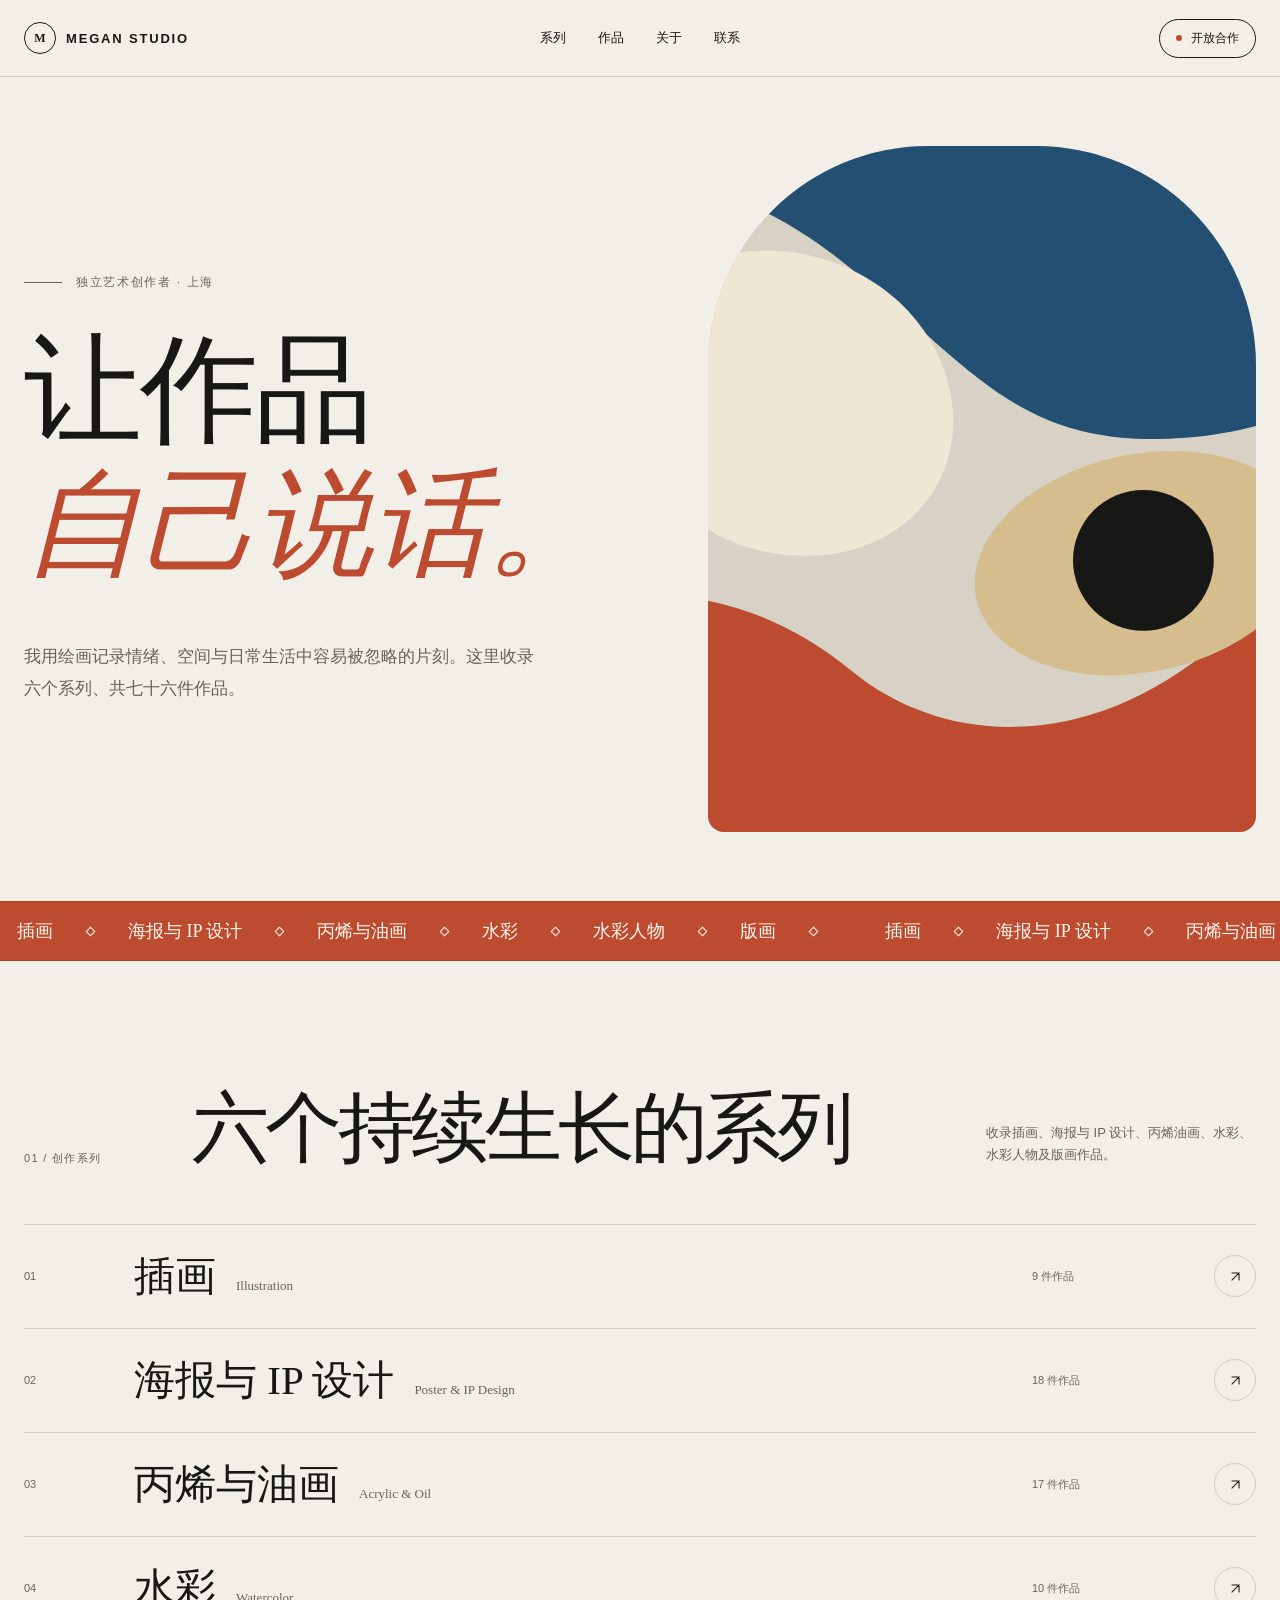
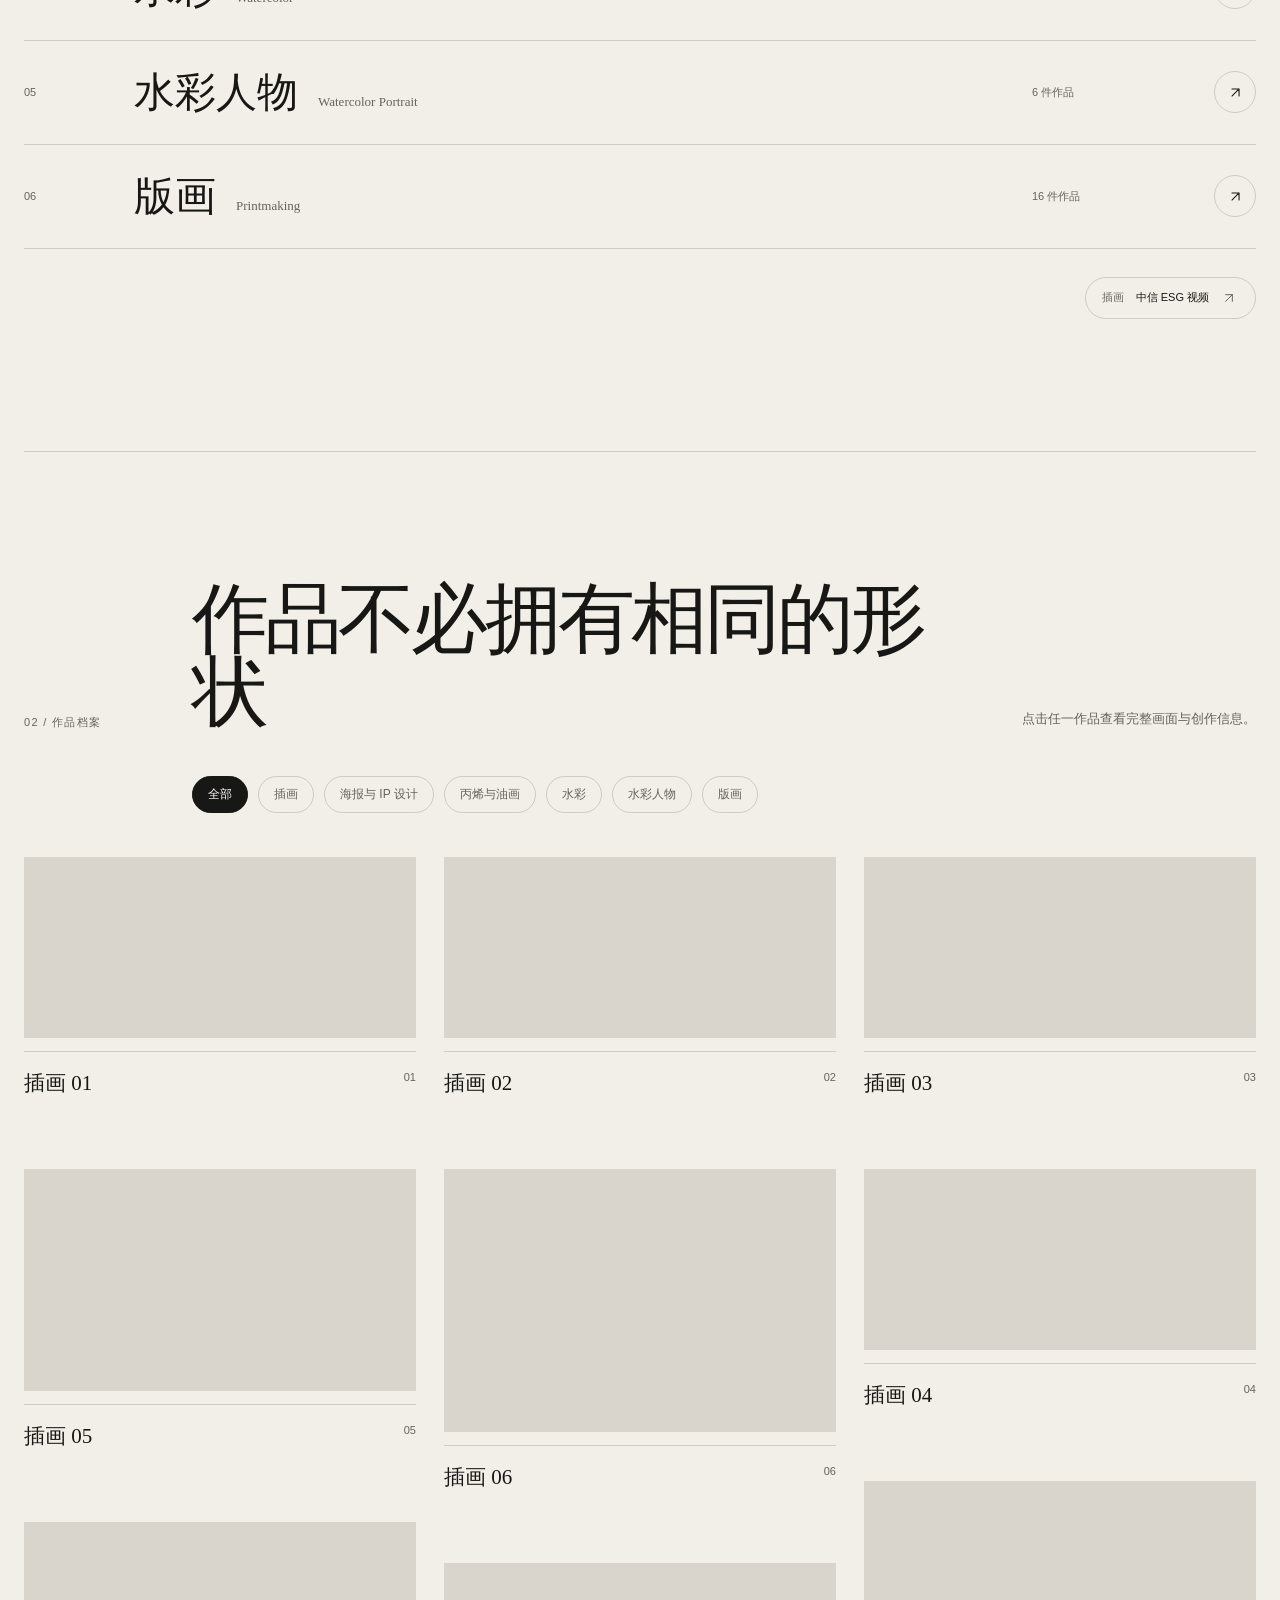
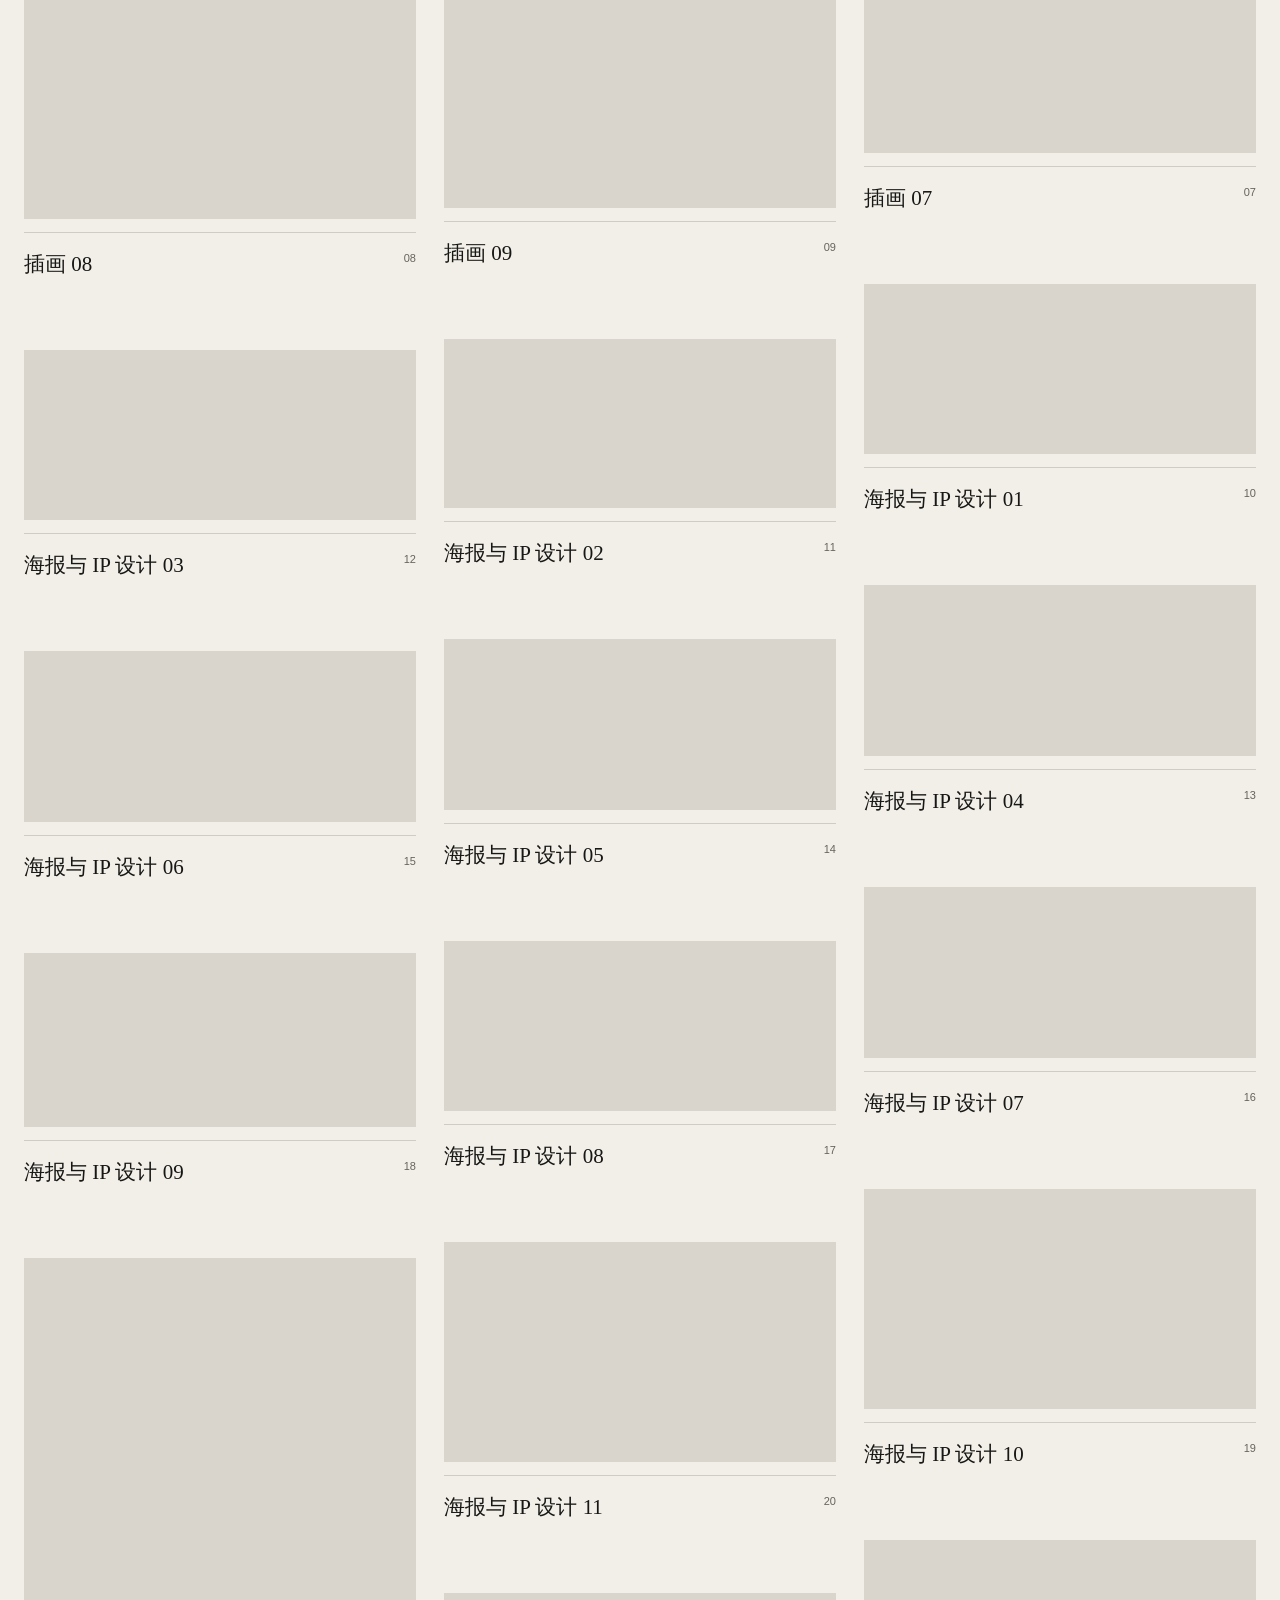
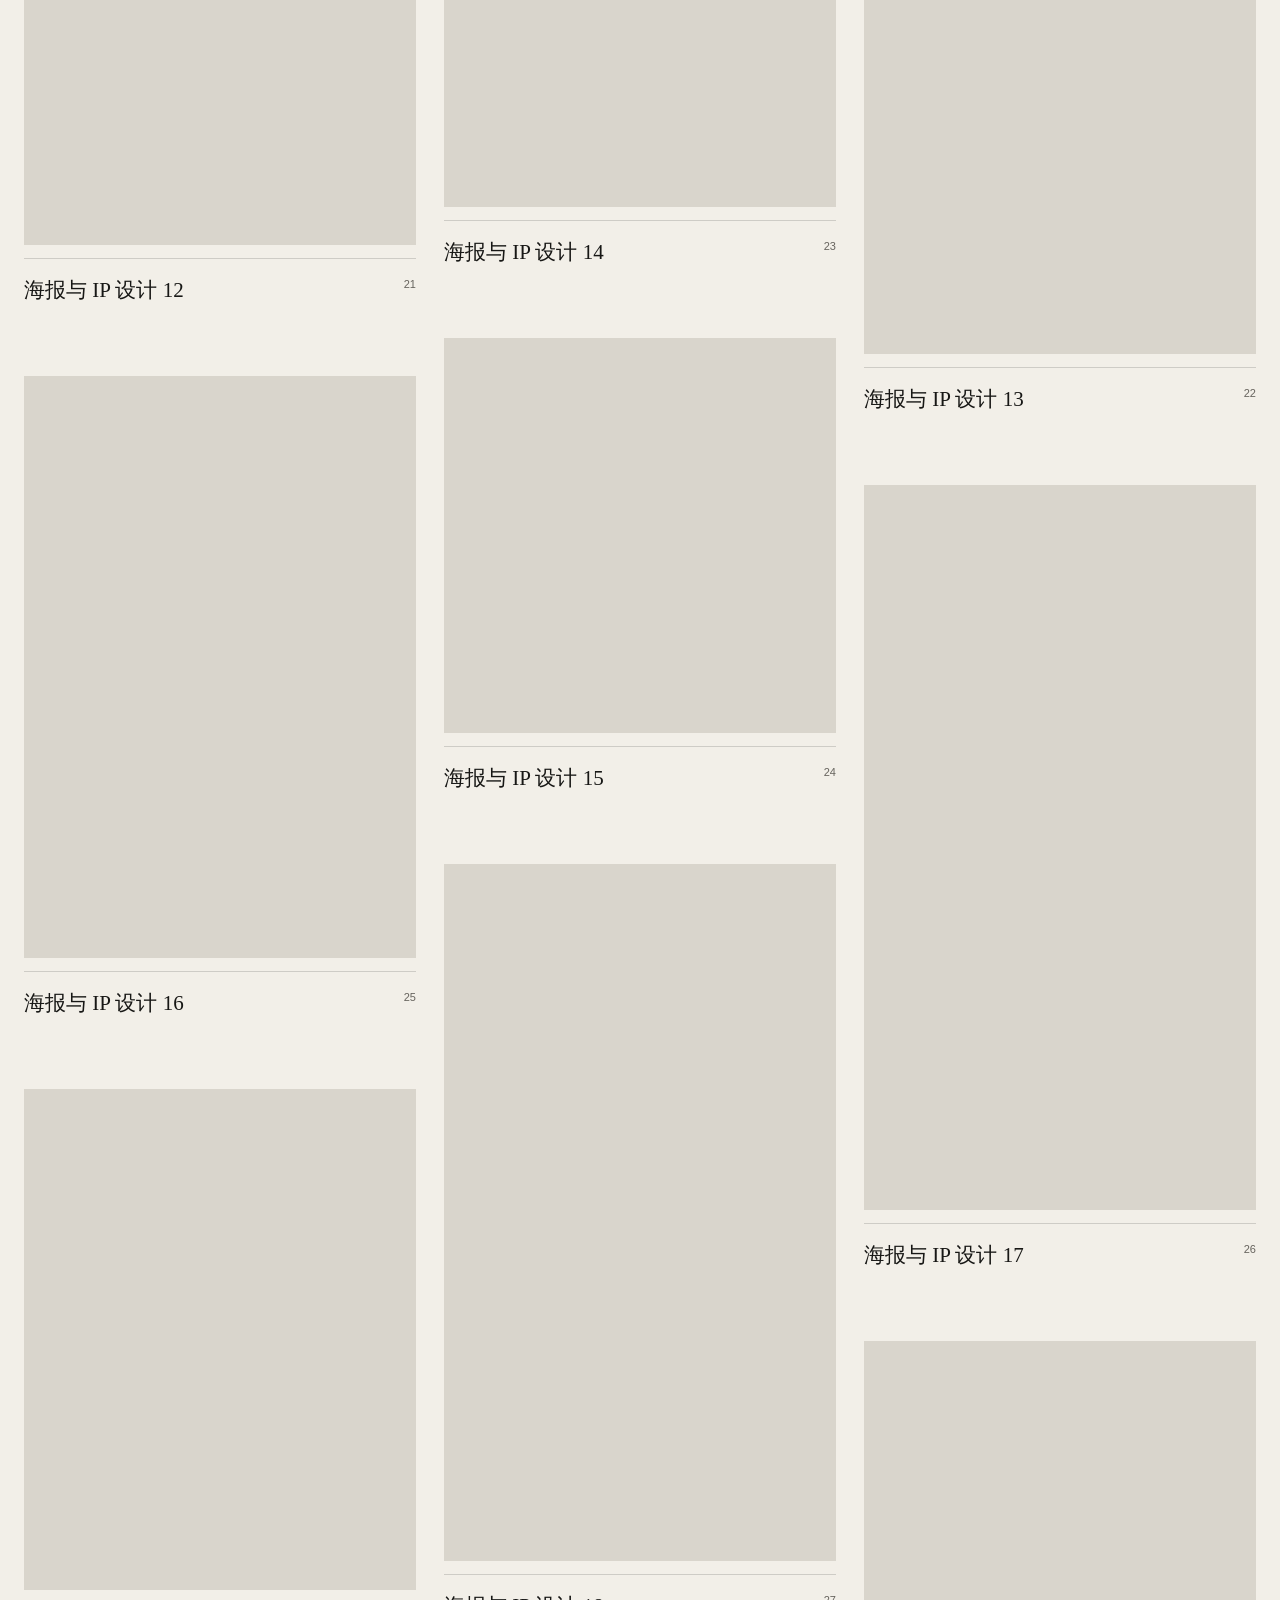
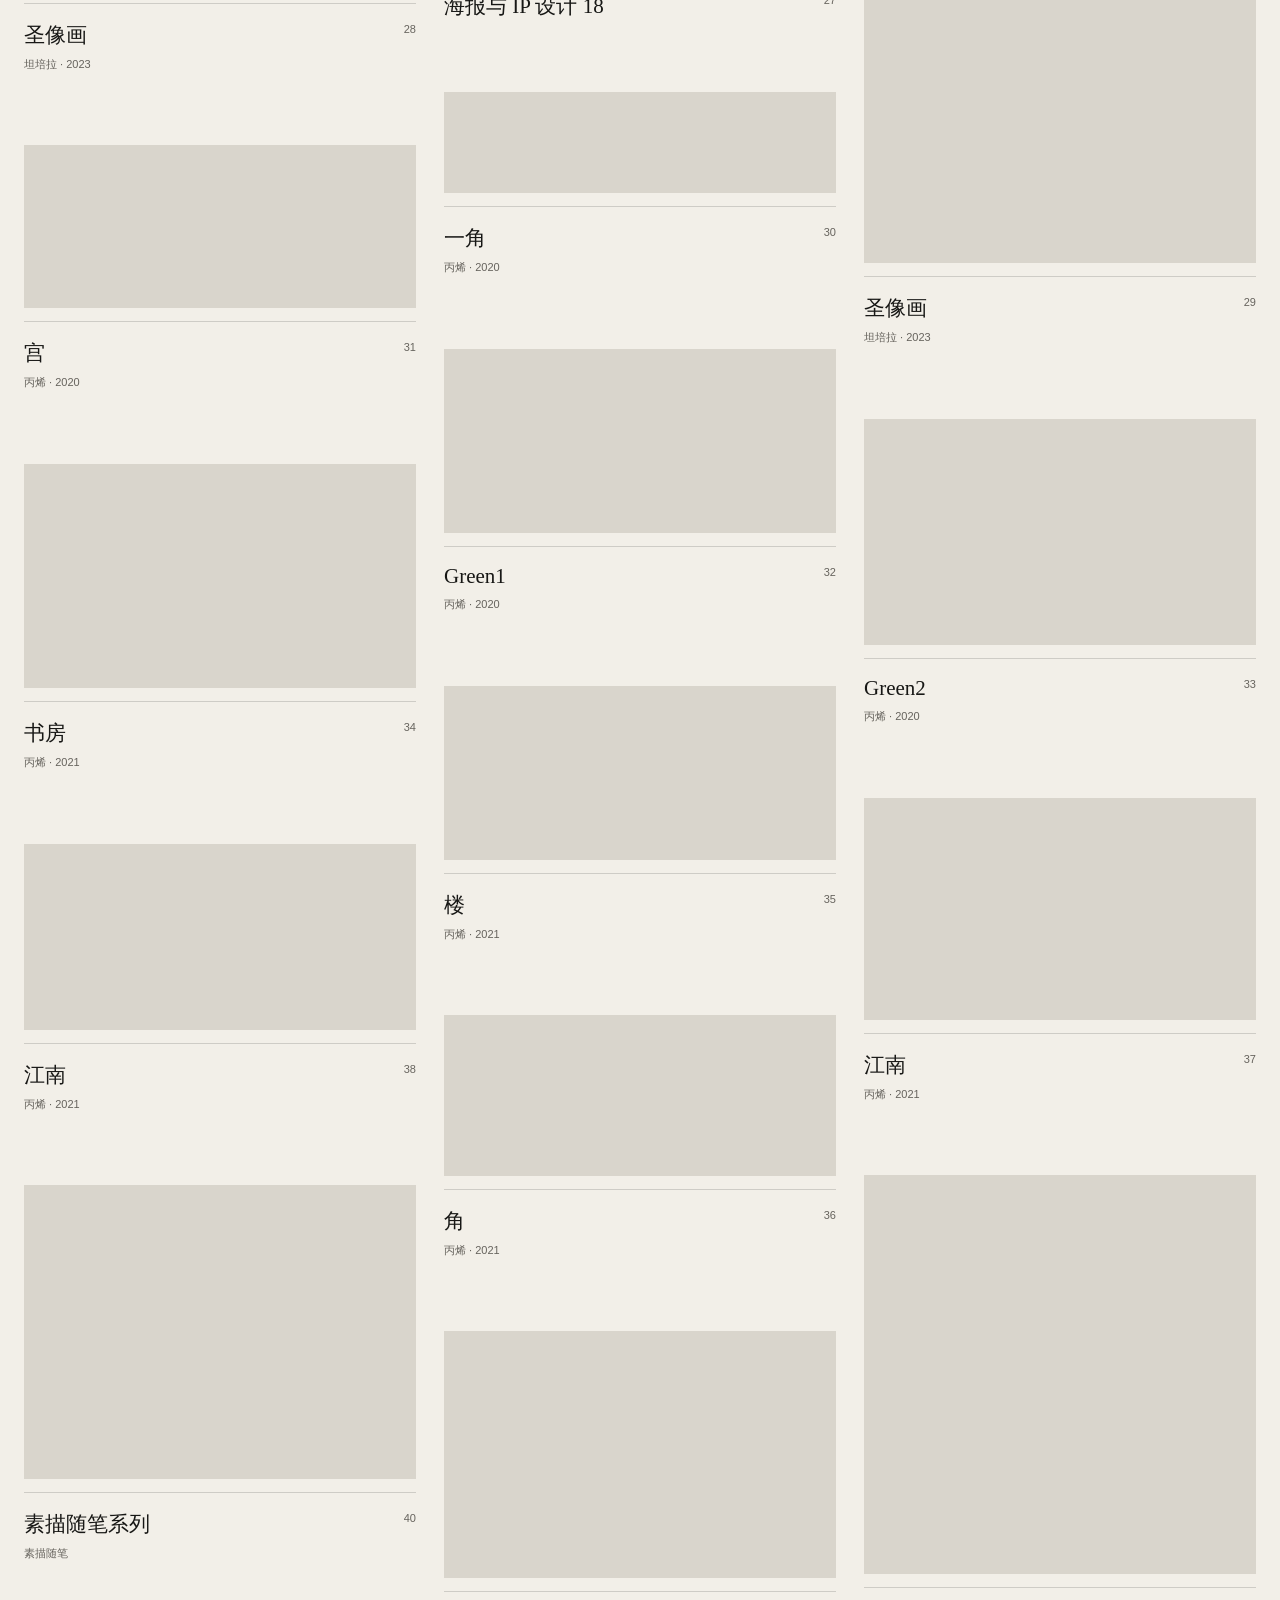
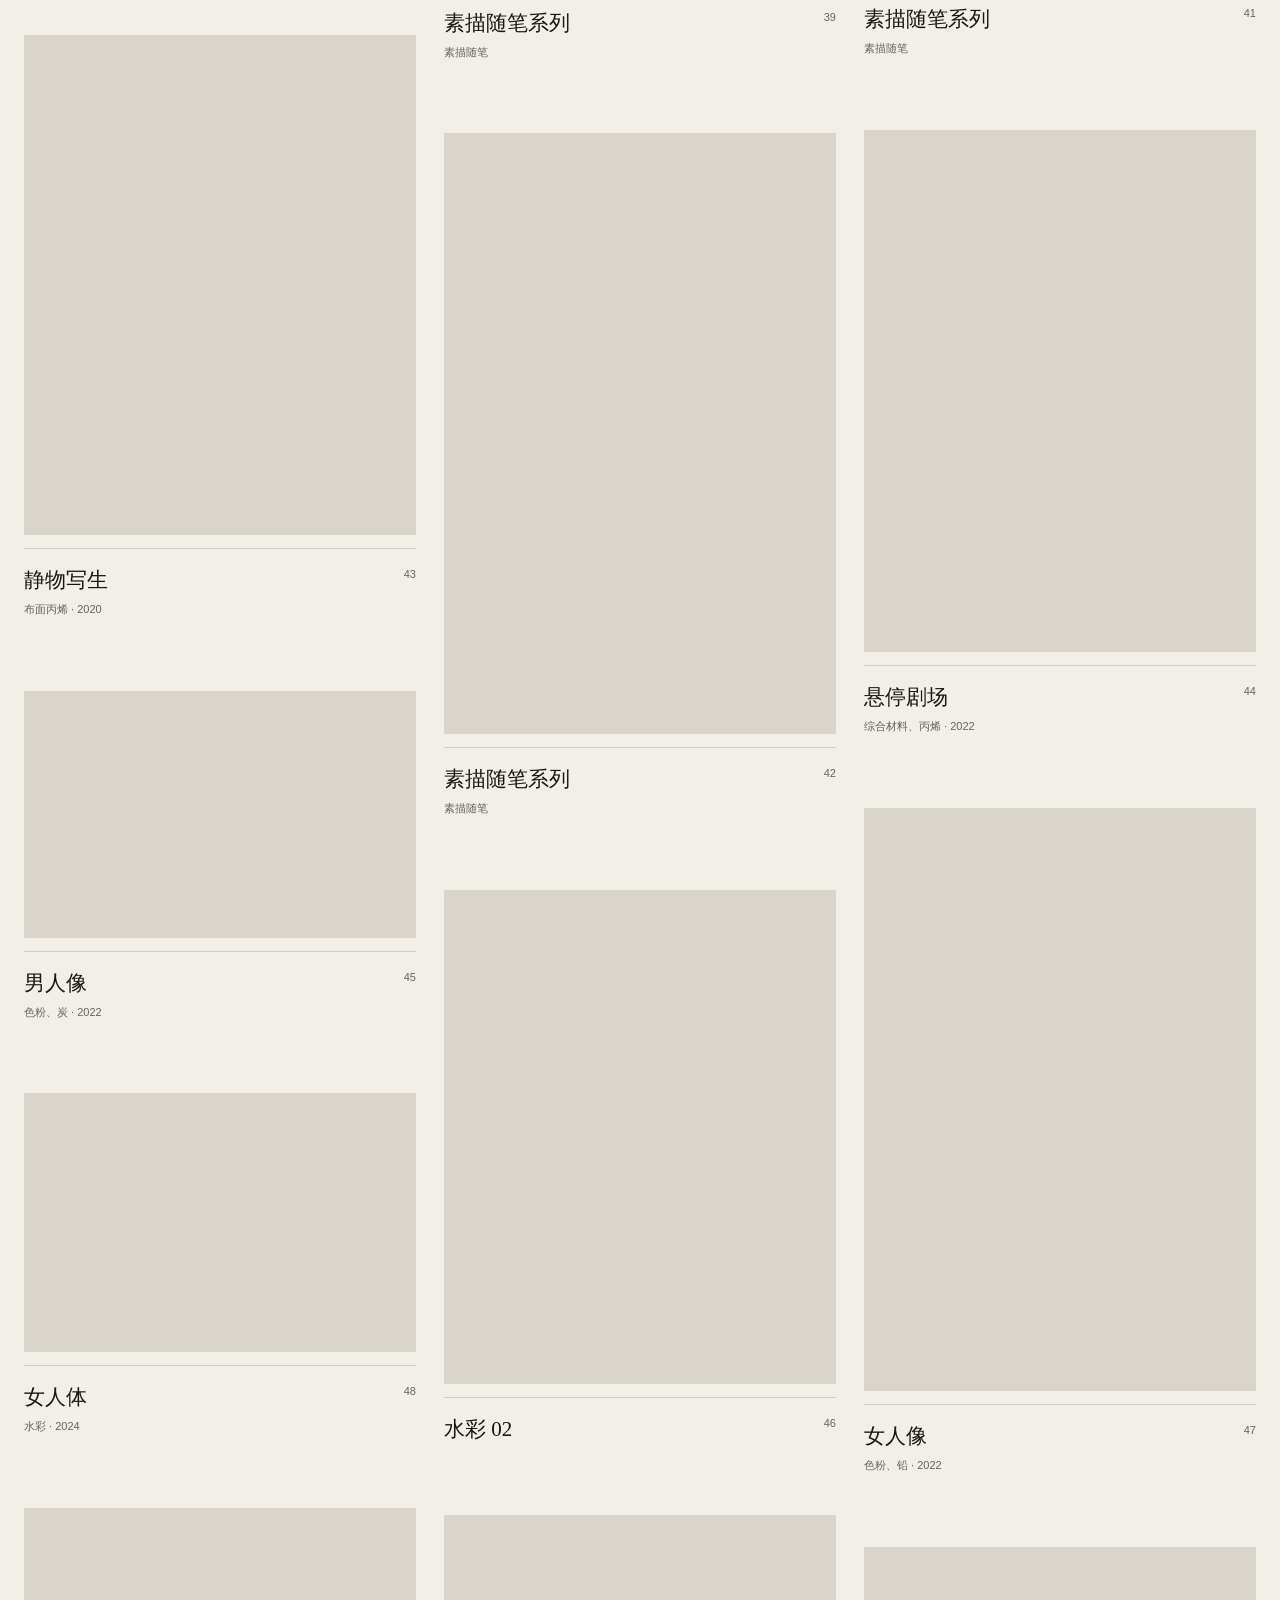
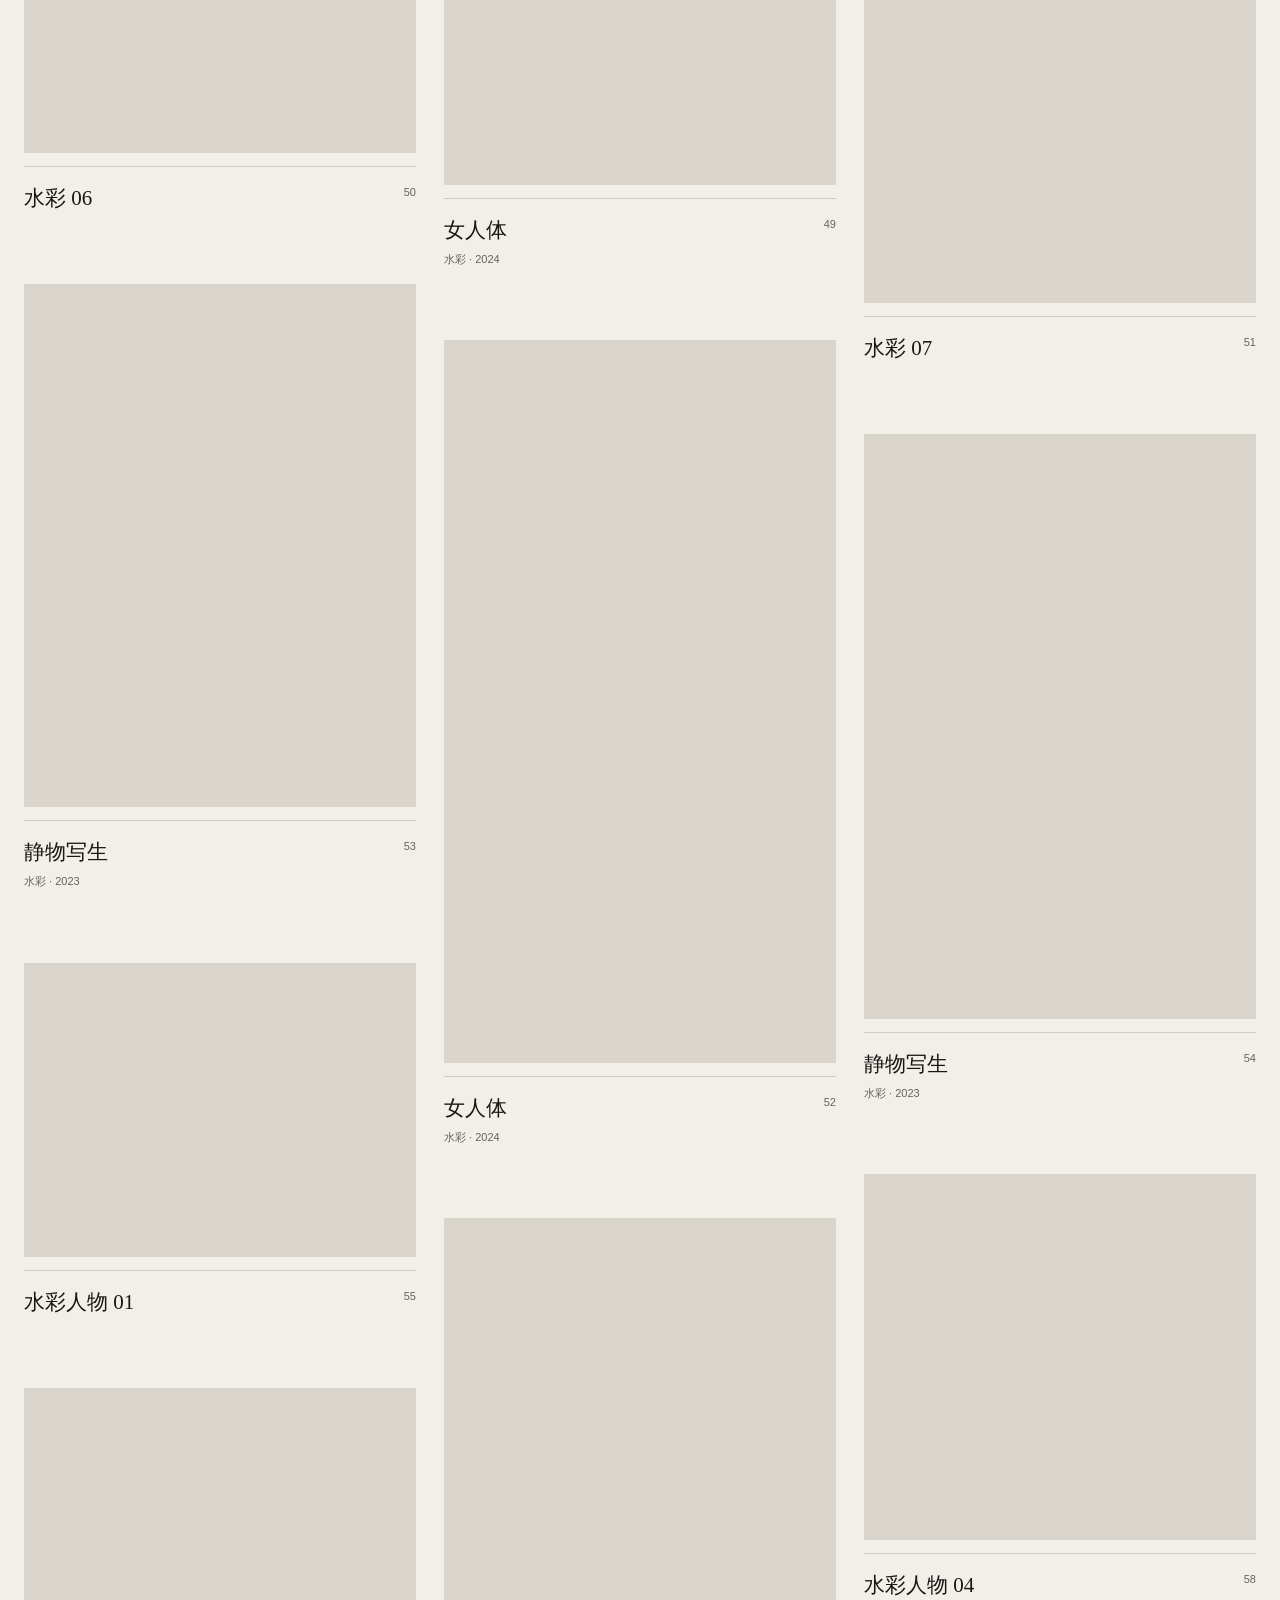
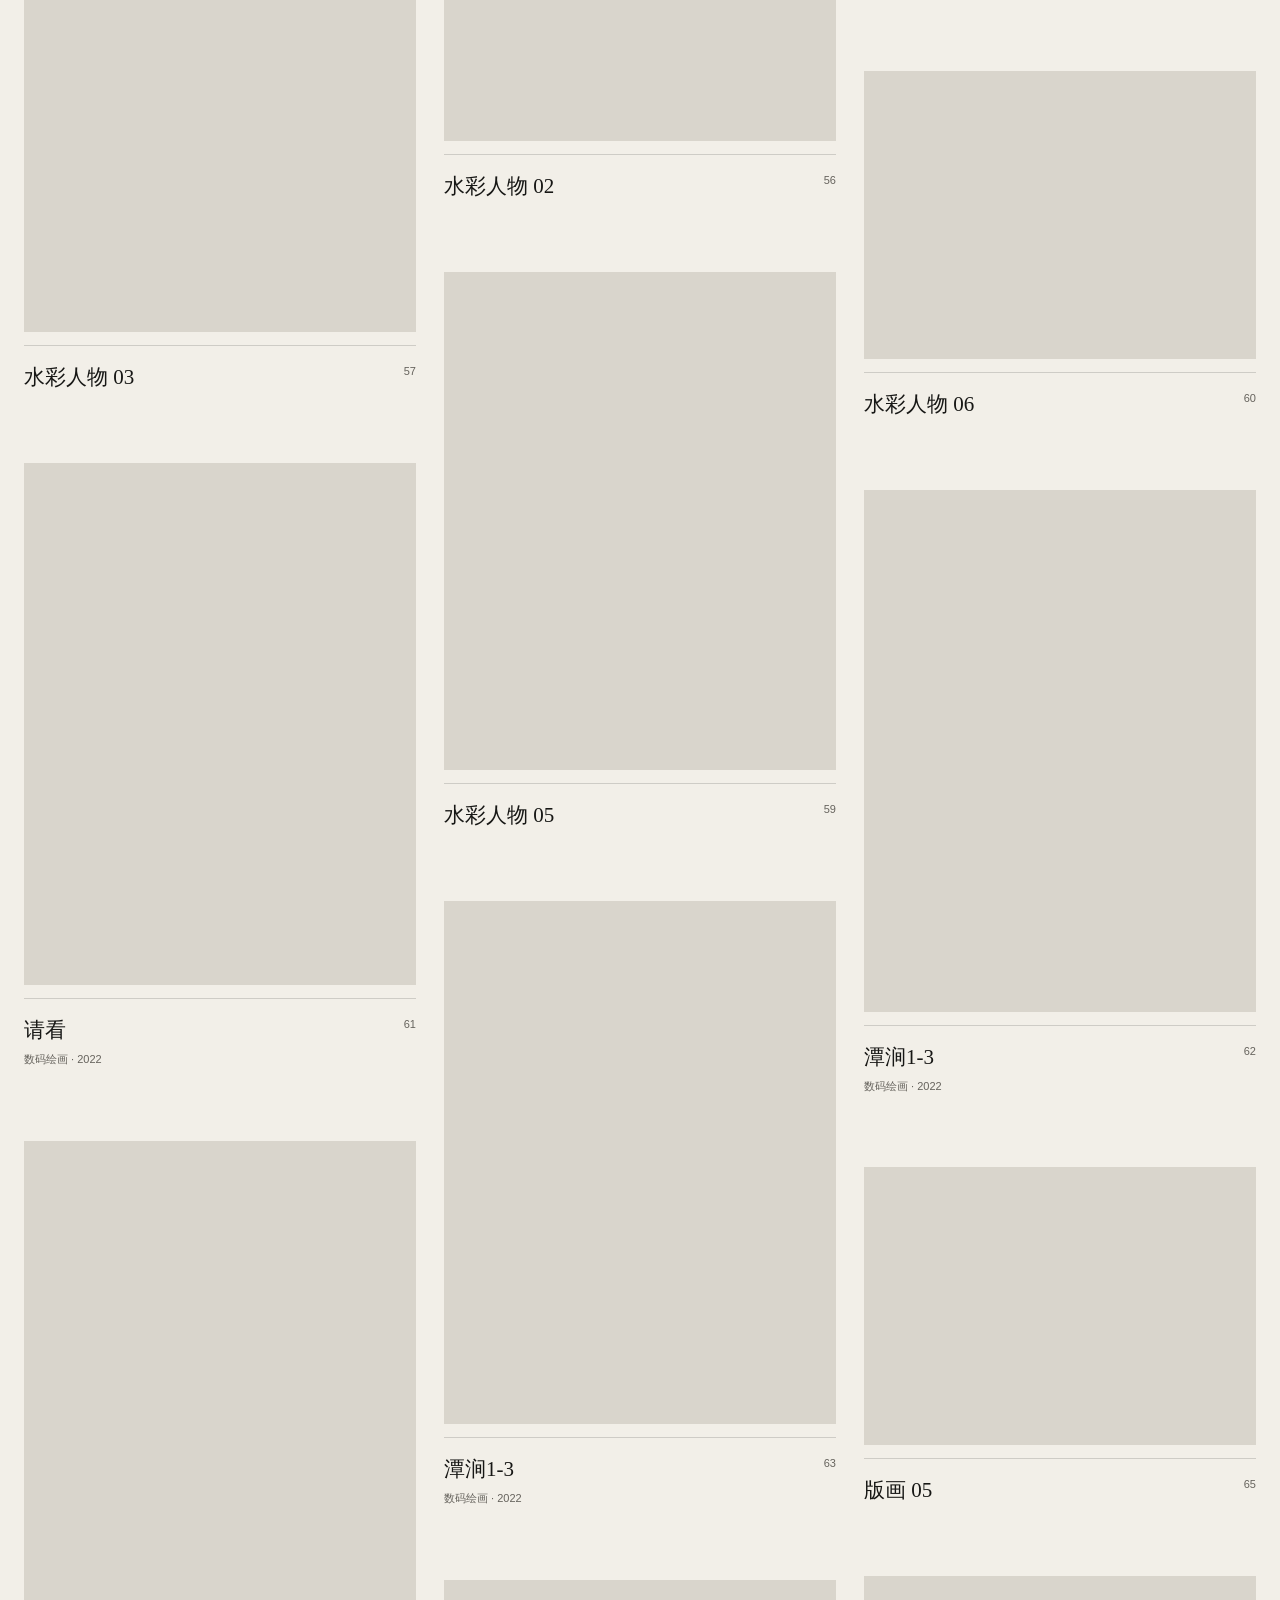
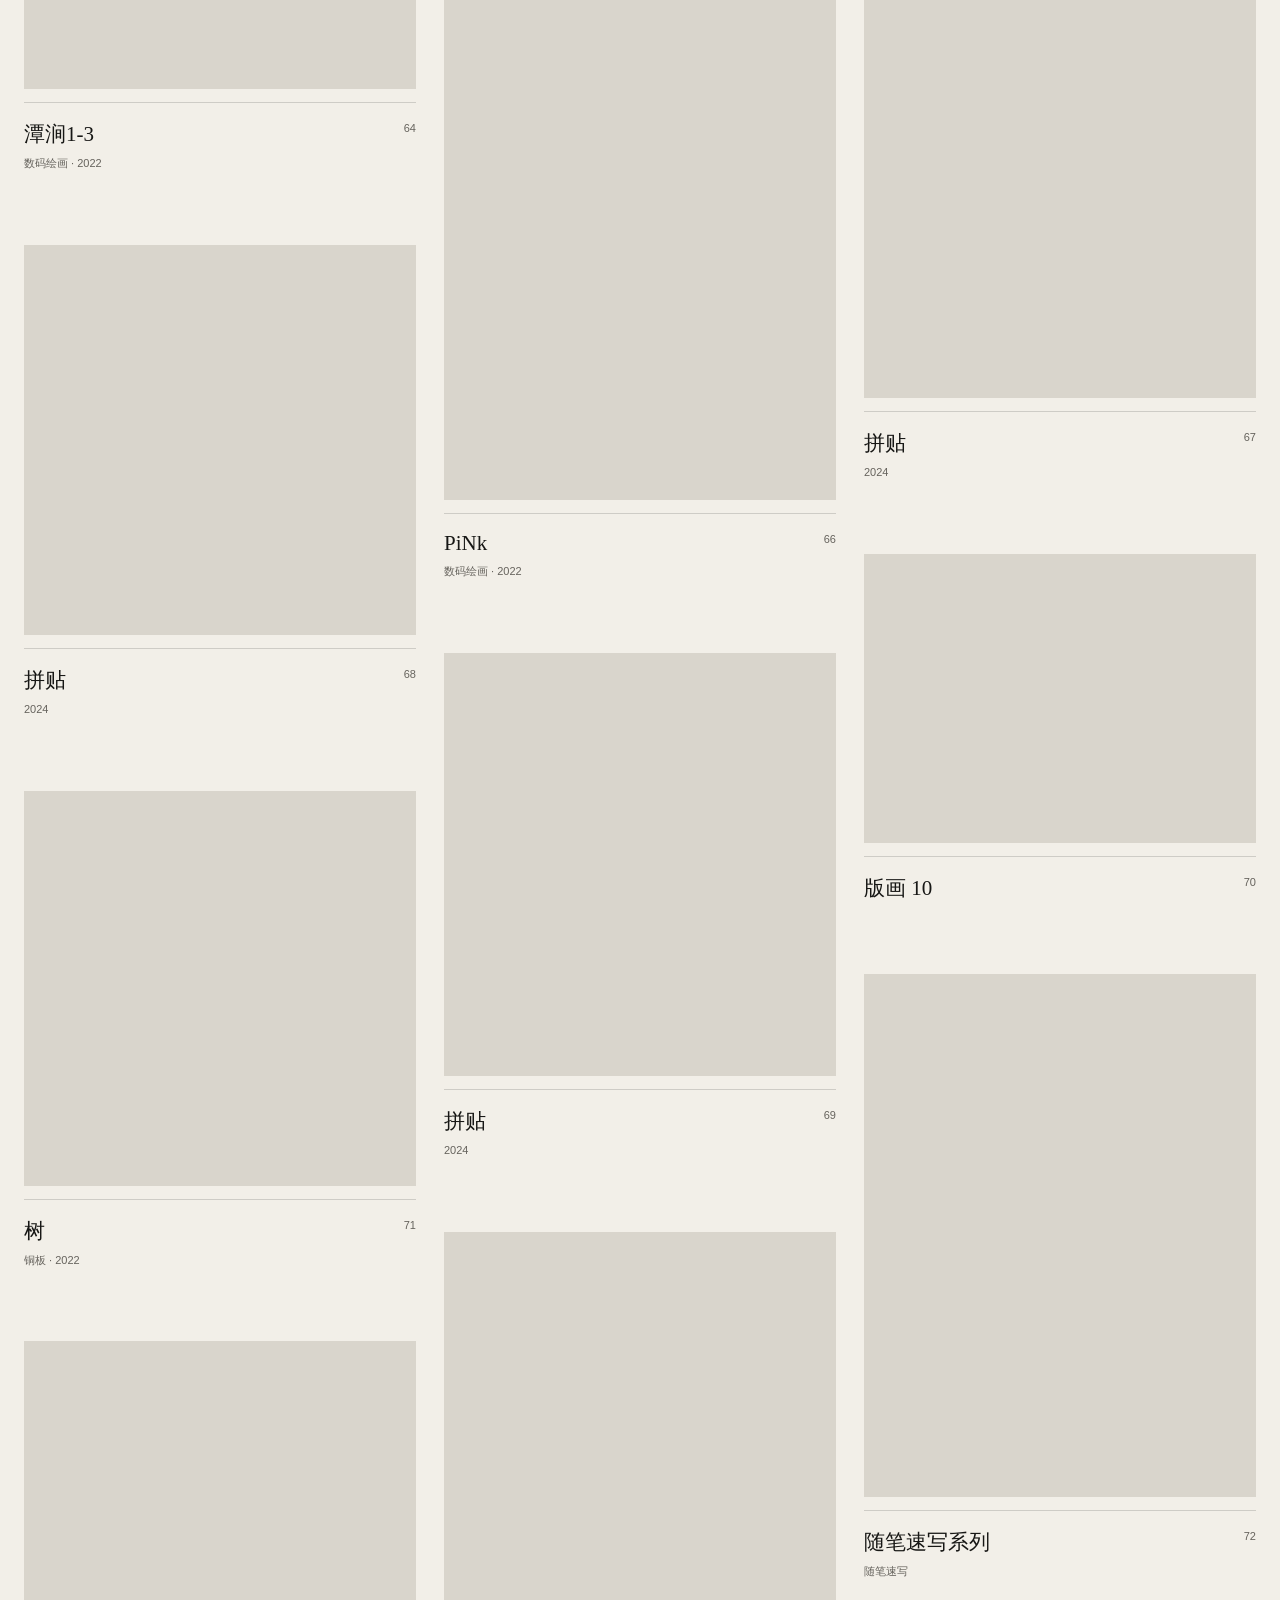
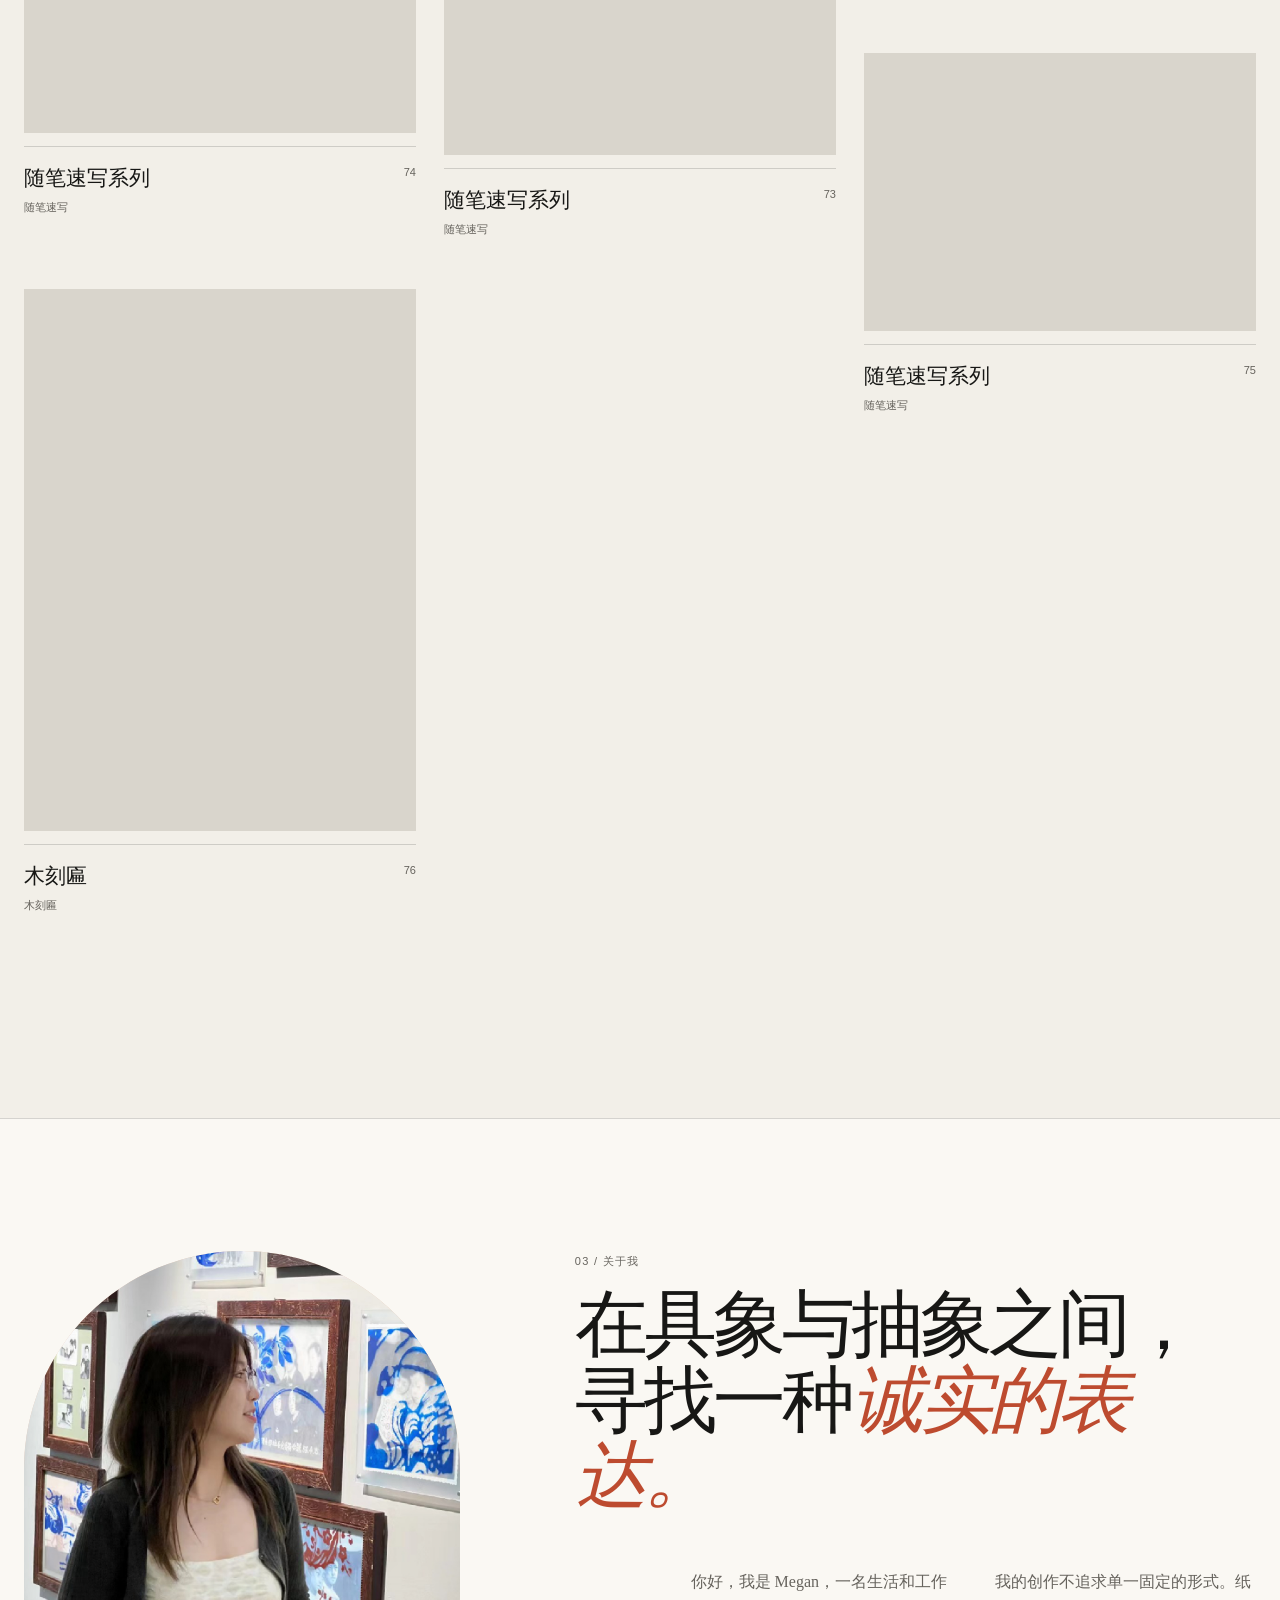
==== commit fae25c31: "Sync artist metadata, dynamic field display, import illustrations 1-6..1-9" ====
--- a/index.html
+++ b/index.html
@@ -51,7 +51,7 @@
     <section class="about-section" id="about" aria-labelledby="about-title" data-page-node-id="71ZM1mgurr84G88zKeM1GK">
       <div class="about-grid shell" data-page-node-id="5p2awH5IxOTTxC6jbWLWA9">
         <figure class="portrait" data-page-node-id="0oWuStrJzM4YY5AGTQ8L71"><div class="portrait-frame" data-page-node-id="lpjZjGS7ATJ0QsUuucEVZ3"><img id="portrait-image" src="./images/placeholders/portrait.svg" alt="艺术家肖像占位图" loading="lazy" data-page-node-id="O2frnjP1zBkwVX4aH04etY"></div><figcaption data-page-node-id="BHX4OMSHqikjcVS6q0pC0E"><span data-page-node-id="2QLClI4ns8gVwWVeVDdHem">创作者肖像占位</span><span id="portrait-caption" data-page-node-id="5NBiBF9kRVeAmISZkb7CBn">深圳，2026</span></figcaption></figure>
-        <div class="about-copy" data-page-node-id="HSvjC8Mlol3fHJ51E24uJZ"><span class="section-index" data-page-node-id="qV79gAKYYUS1MPD1EHJtwY">03 / 关于我</span><h2 id="about-title" data-page-node-id="UtUnc2IHRIWeLClqKMdt6P"><span id="about-title-text" data-page-node-id="HcR0KToqclauA0ikuma912"></span><em id="about-accent" data-page-node-id="zxTEfbkJsaANYmw9afXrBv"></em></h2><div class="about-body" id="about-body" data-page-node-id="O78RLWgGHXqysHyFgTbrDu"></div><div class="facts" data-page-node-id="ytyoNpS0Iikqg3pQGxgIQ2"><div data-page-node-id="CNoYy1IrgCvr4n4uwlcpLD"><strong data-page-node-id="xuwDVCih3q7zadOrto3cJT">72</strong><span data-page-node-id="clhMgWHI4mLaI2HvyVrQDW">件真实作品<br data-page-node-id="mjBEPnGbf7lGjifcxytNuq">分布在六个创作系列</span></div><div data-page-node-id="2C98IN2ZLxxT2QXMCC7yM9"><strong data-page-node-id="qoGX7dWDO5BGVXmIRrHyEZ">06</strong><span data-page-node-id="661XoThDQxCKVF2vcBP3KM">个创作系列<br data-page-node-id="eYunDYkSEAiDDFAPFDyxb3">可独立筛选与浏览</span></div><div data-page-node-id="SDc1zb151Il3HDnnwAN0DW"><strong data-page-node-id="9RxcGOU8Y3nPIhWtcUznkB">2026</strong><span data-page-node-id="mw8TSd0kNCbhbIITBxHxUW">开放委托合作<br data-page-node-id="C75wO6DADU9KQJozu4q6gB">展览及品牌项目</span></div></div></div>
+        <div class="about-copy" data-page-node-id="HSvjC8Mlol3fHJ51E24uJZ"><span class="section-index" data-page-node-id="qV79gAKYYUS1MPD1EHJtwY">03 / 关于我</span><h2 id="about-title" data-page-node-id="UtUnc2IHRIWeLClqKMdt6P"><span id="about-title-text" data-page-node-id="HcR0KToqclauA0ikuma912"></span><em id="about-accent" data-page-node-id="zxTEfbkJsaANYmw9afXrBv"></em></h2><div class="about-body" id="about-body" data-page-node-id="O78RLWgGHXqysHyFgTbrDu"></div><div class="facts" data-page-node-id="ytyoNpS0Iikqg3pQGxgIQ2"><div data-page-node-id="CNoYy1IrgCvr4n4uwlcpLD"><strong data-page-node-id="xuwDVCih3q7zadOrto3cJT">76</strong><span data-page-node-id="clhMgWHI4mLaI2HvyVrQDW">件真实作品<br data-page-node-id="mjBEPnGbf7lGjifcxytNuq">分布在六个创作系列</span></div><div data-page-node-id="2C98IN2ZLxxT2QXMCC7yM9"><strong data-page-node-id="qoGX7dWDO5BGVXmIRrHyEZ">06</strong><span data-page-node-id="661XoThDQxCKVF2vcBP3KM">个创作系列<br data-page-node-id="eYunDYkSEAiDDFAPFDyxb3">可独立筛选与浏览</span></div><div data-page-node-id="SDc1zb151Il3HDnnwAN0DW"><strong data-page-node-id="9RxcGOU8Y3nPIhWtcUznkB">2026</strong><span data-page-node-id="mw8TSd0kNCbhbIITBxHxUW">开放委托合作<br data-page-node-id="C75wO6DADU9KQJozu4q6gB">展览及品牌项目</span></div></div></div>
       </div>
     </section>
 
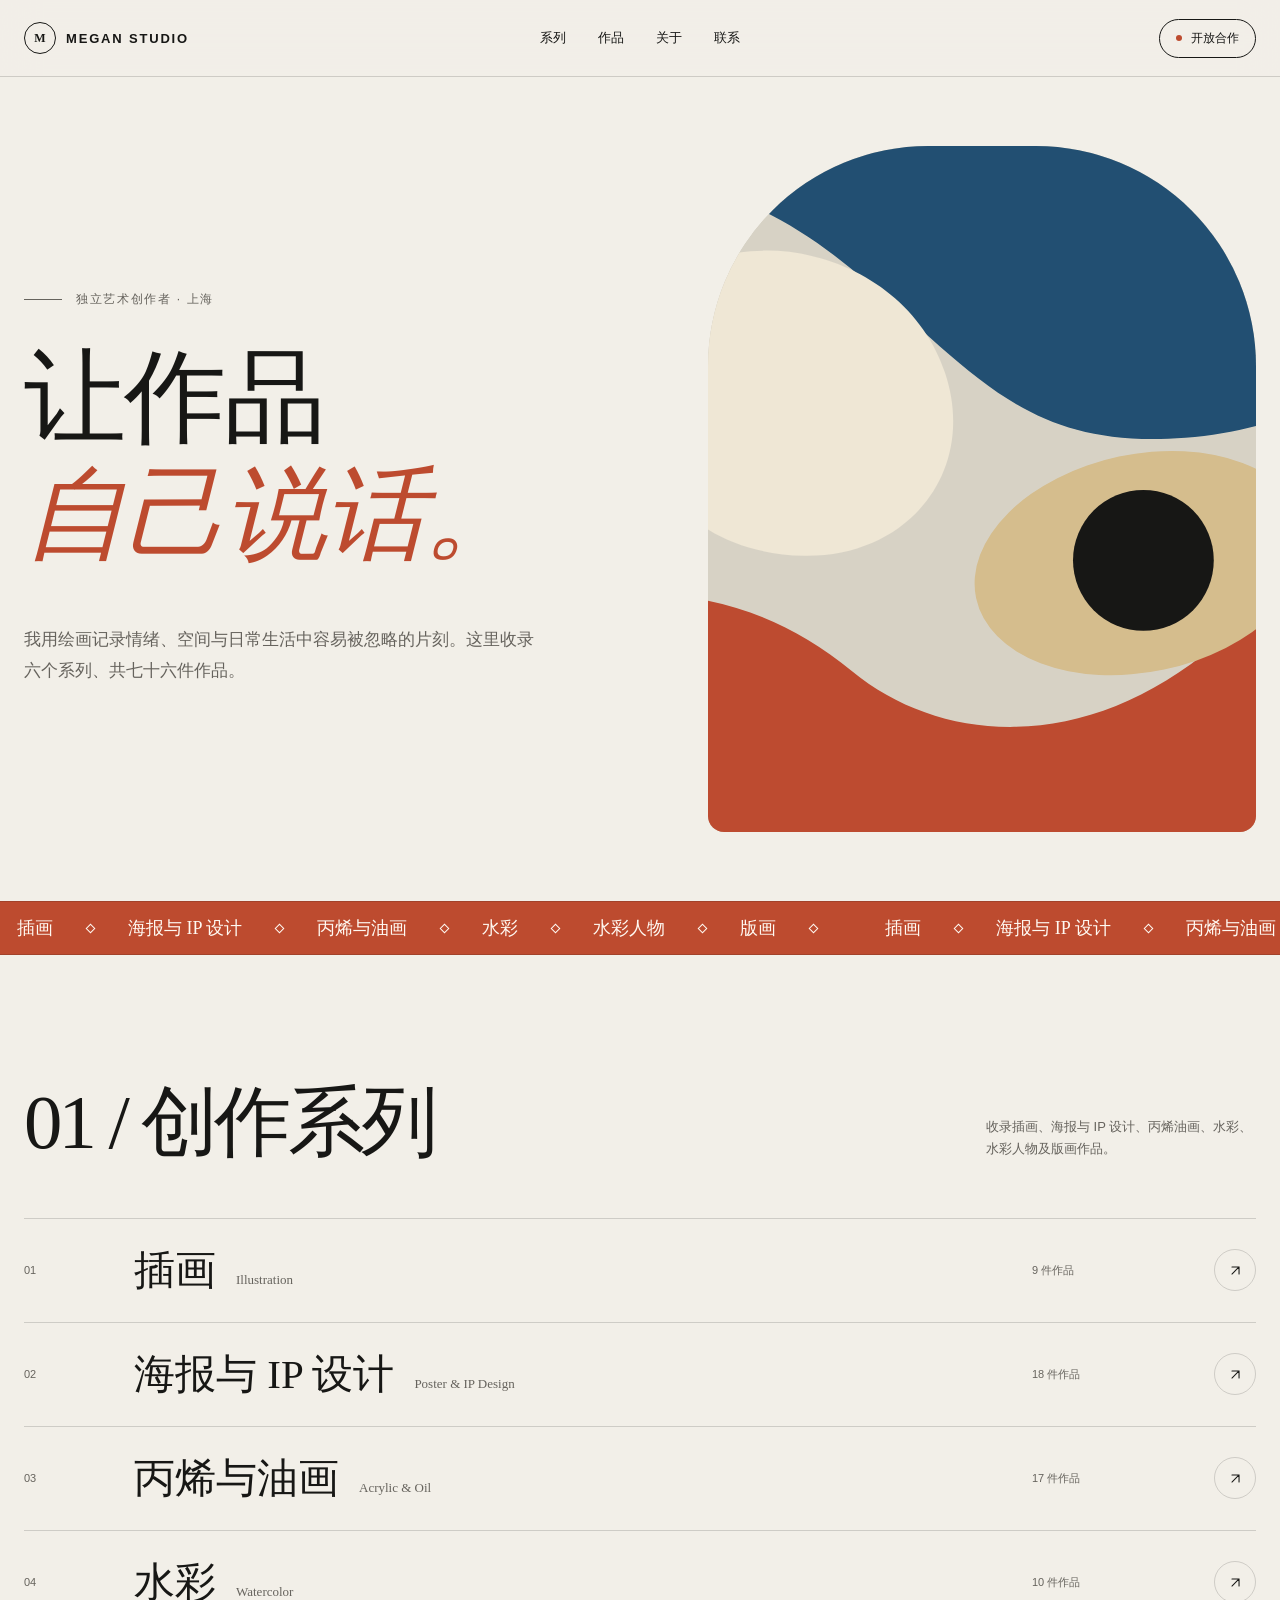
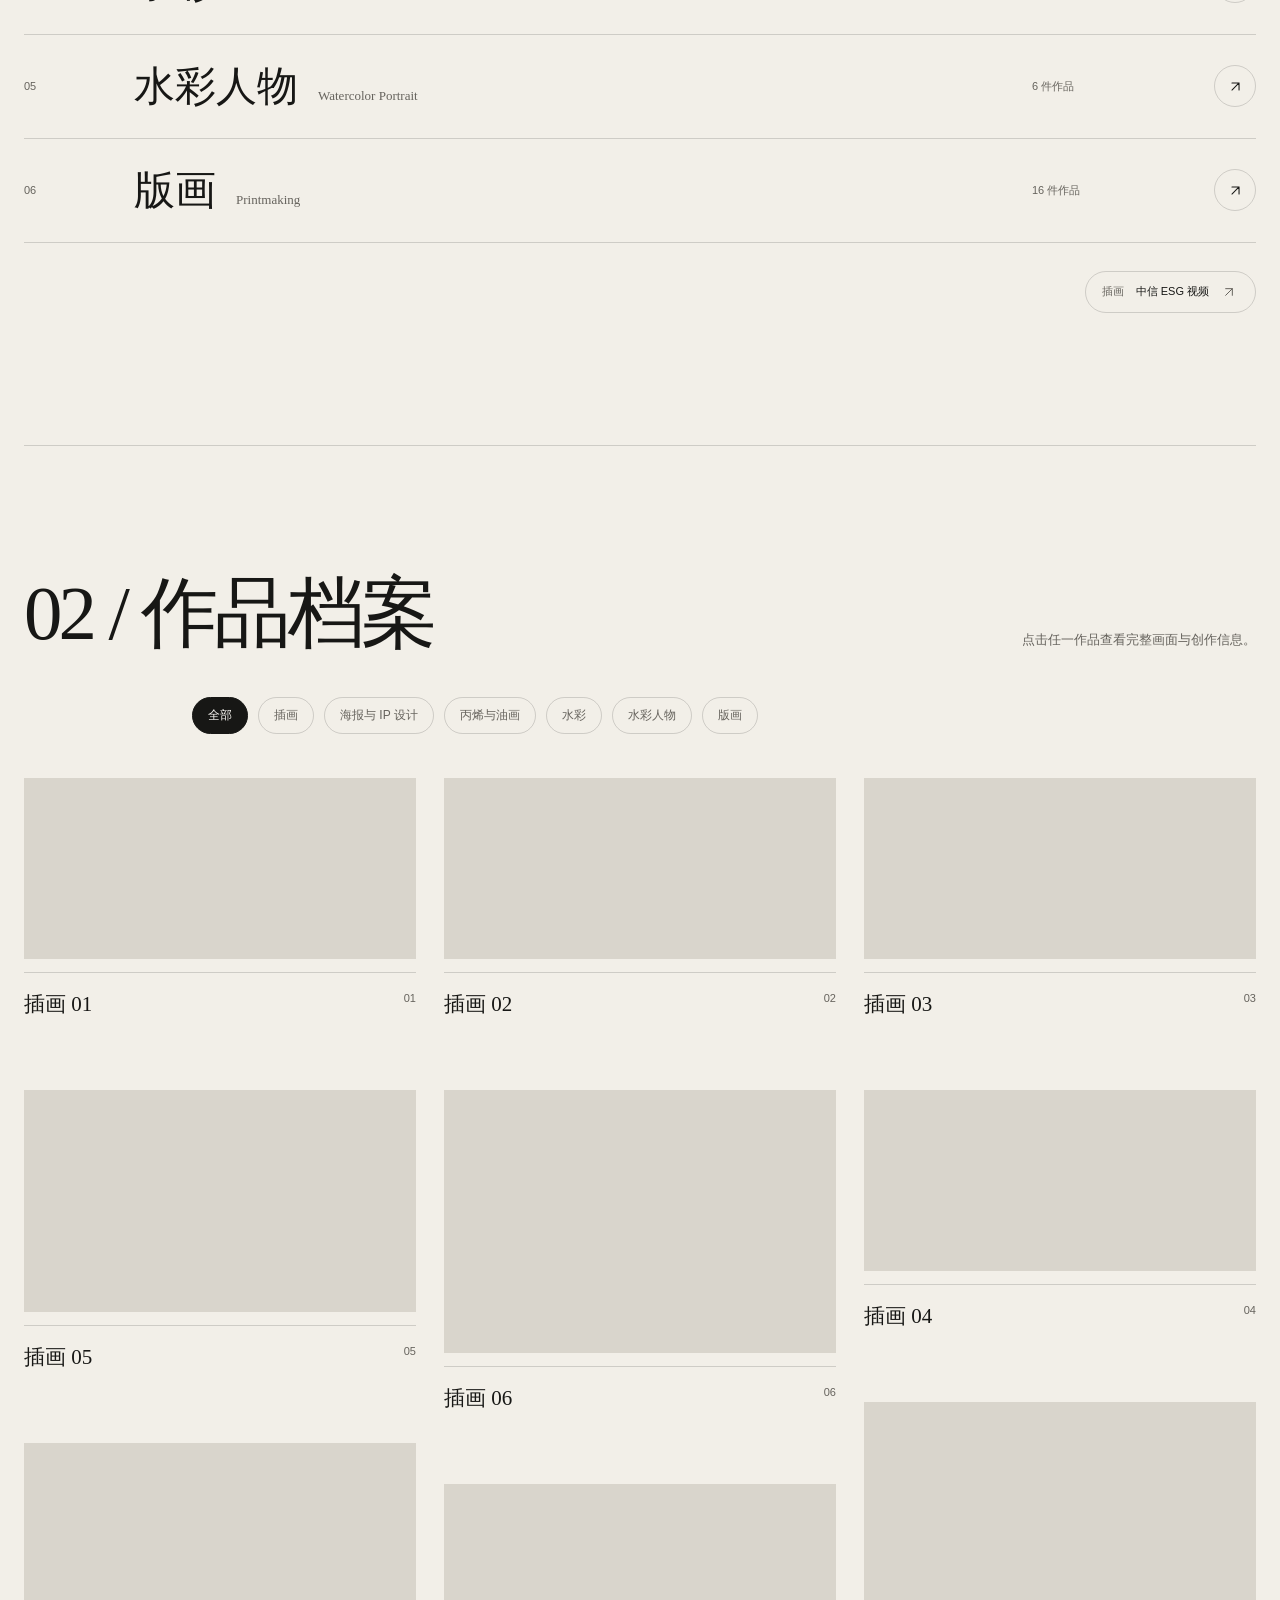
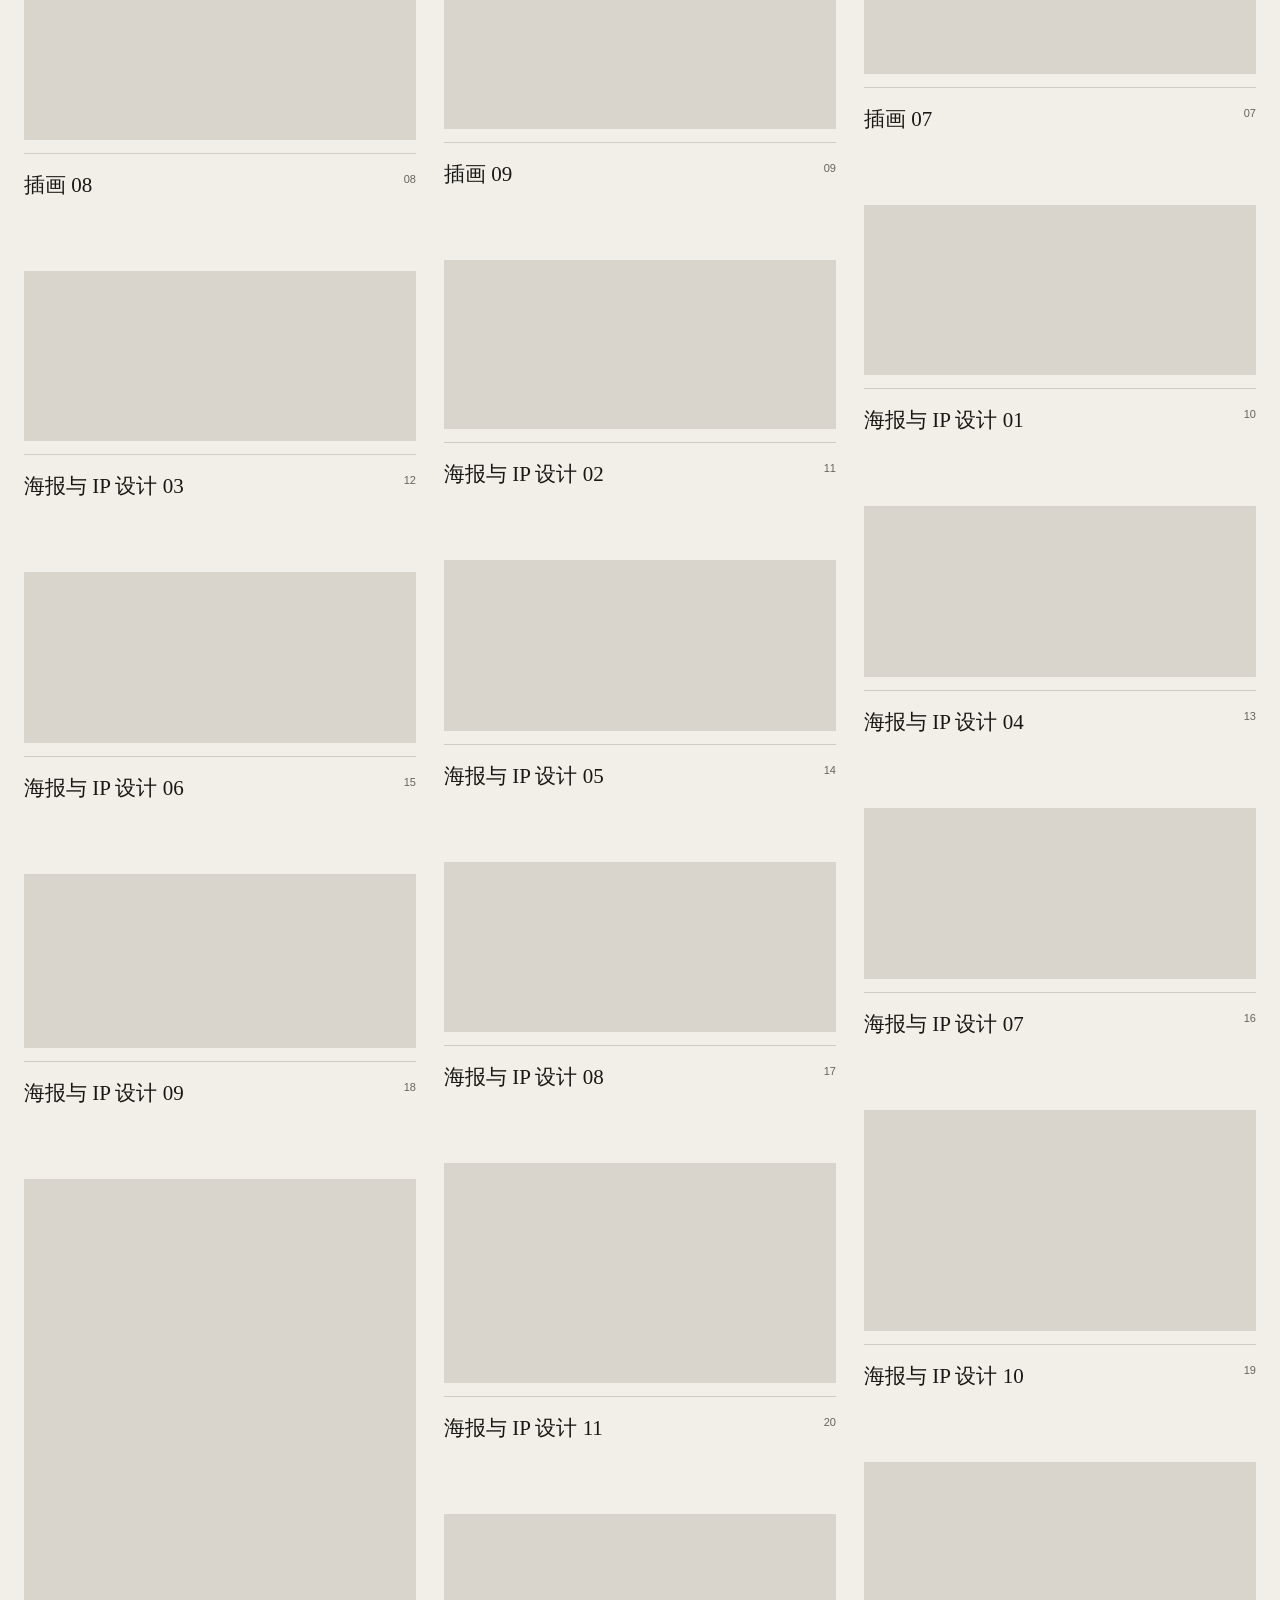
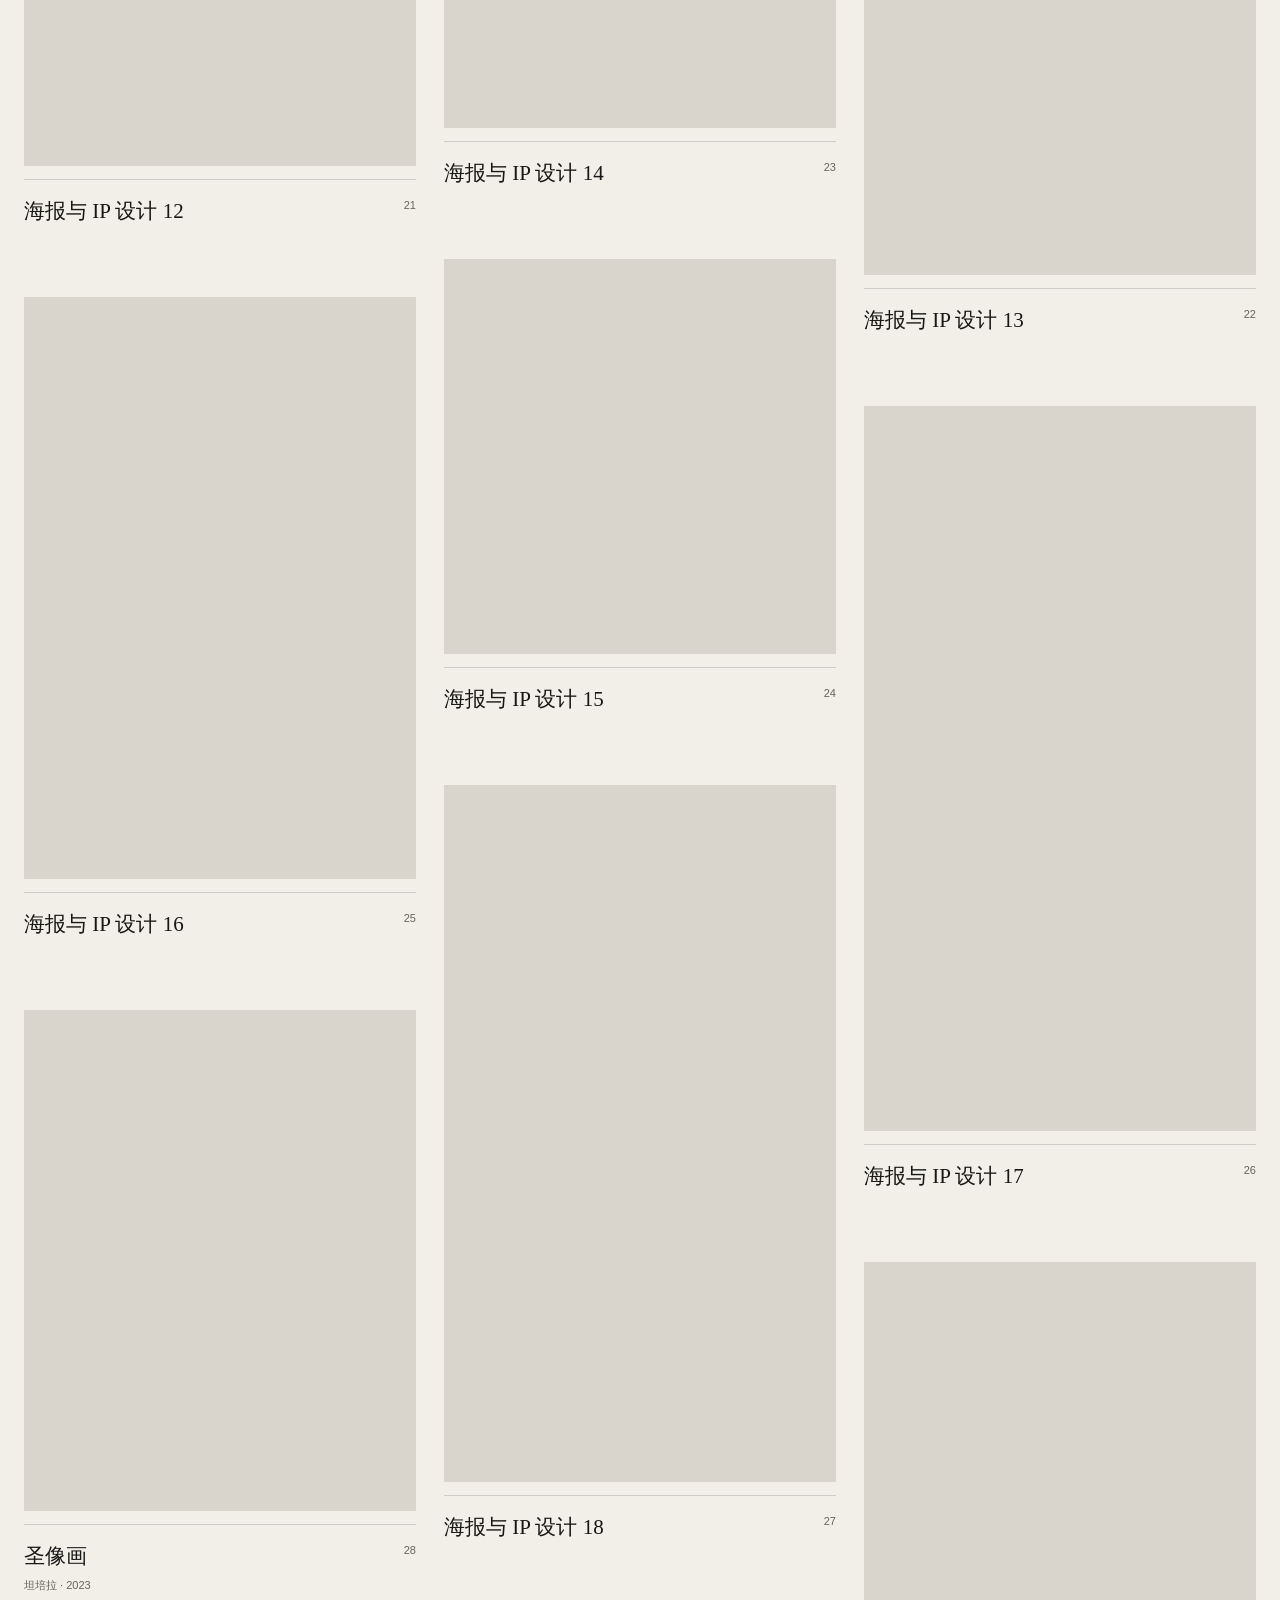
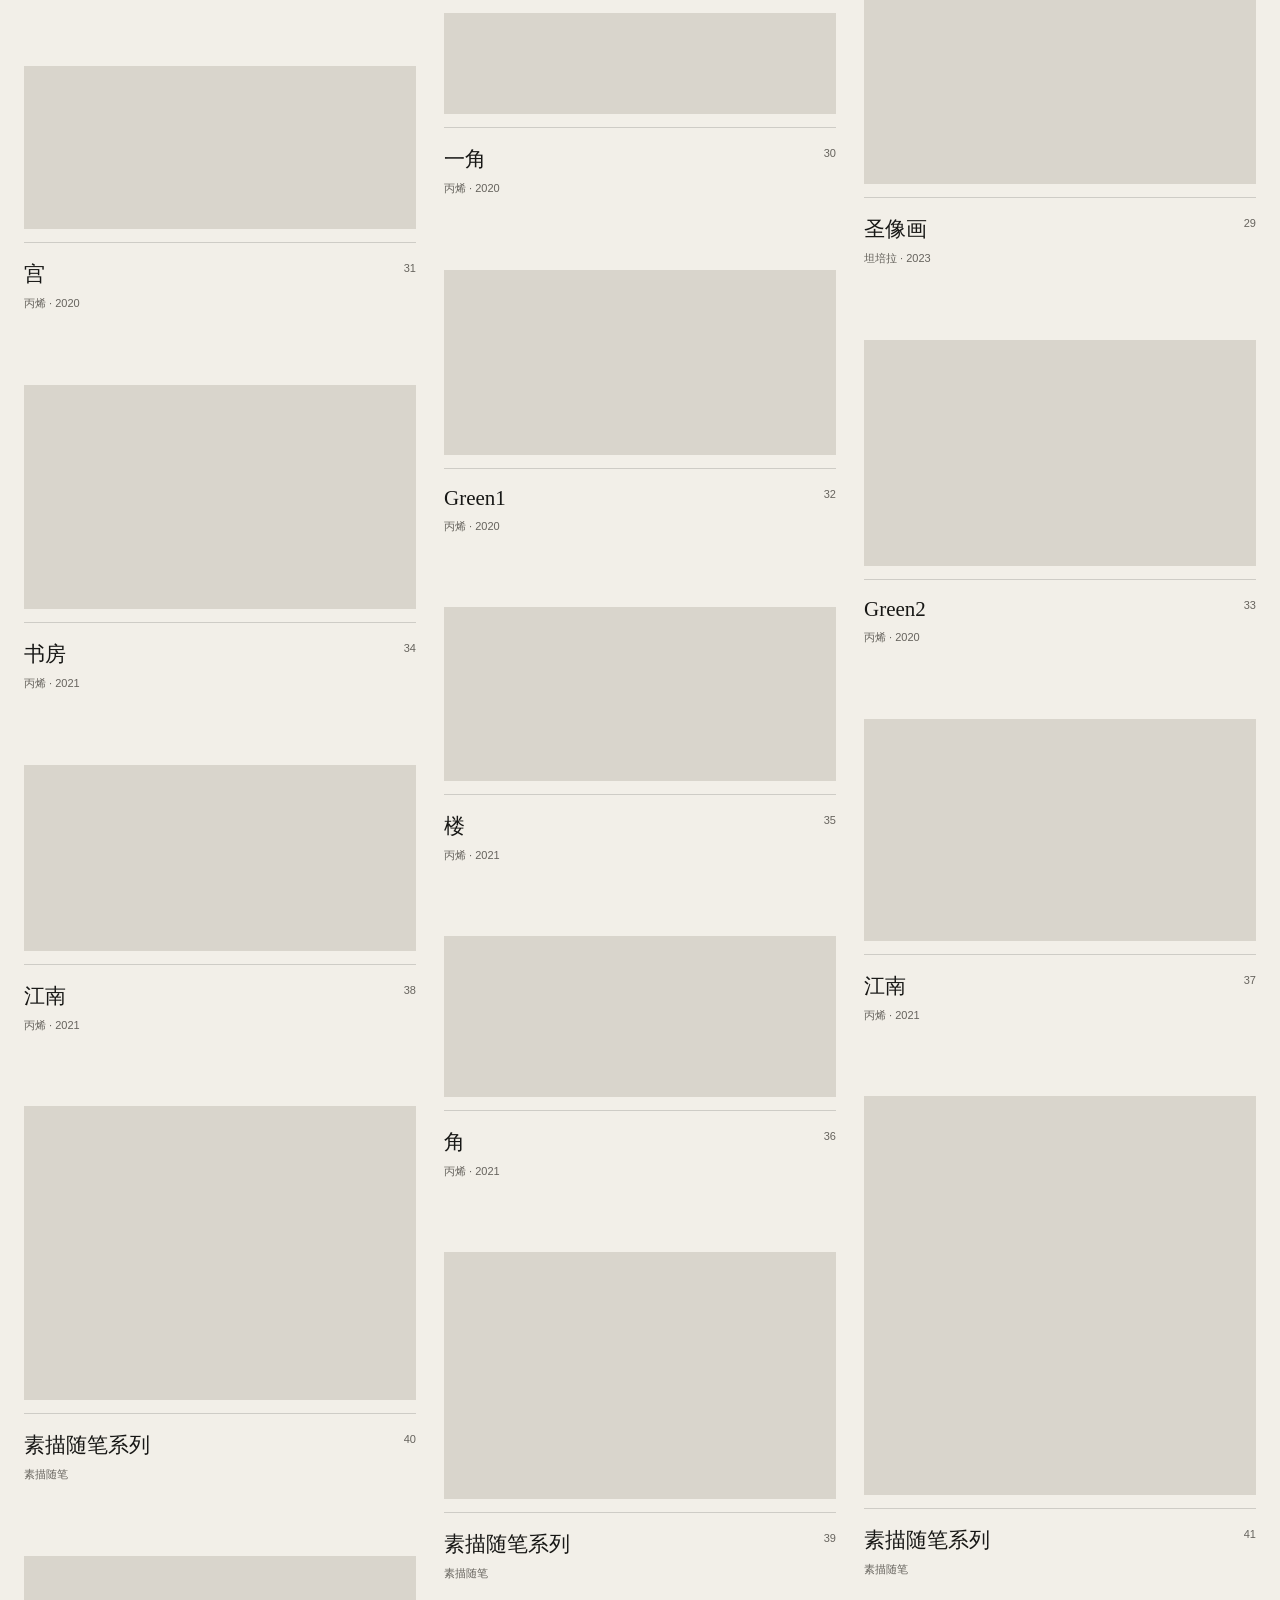
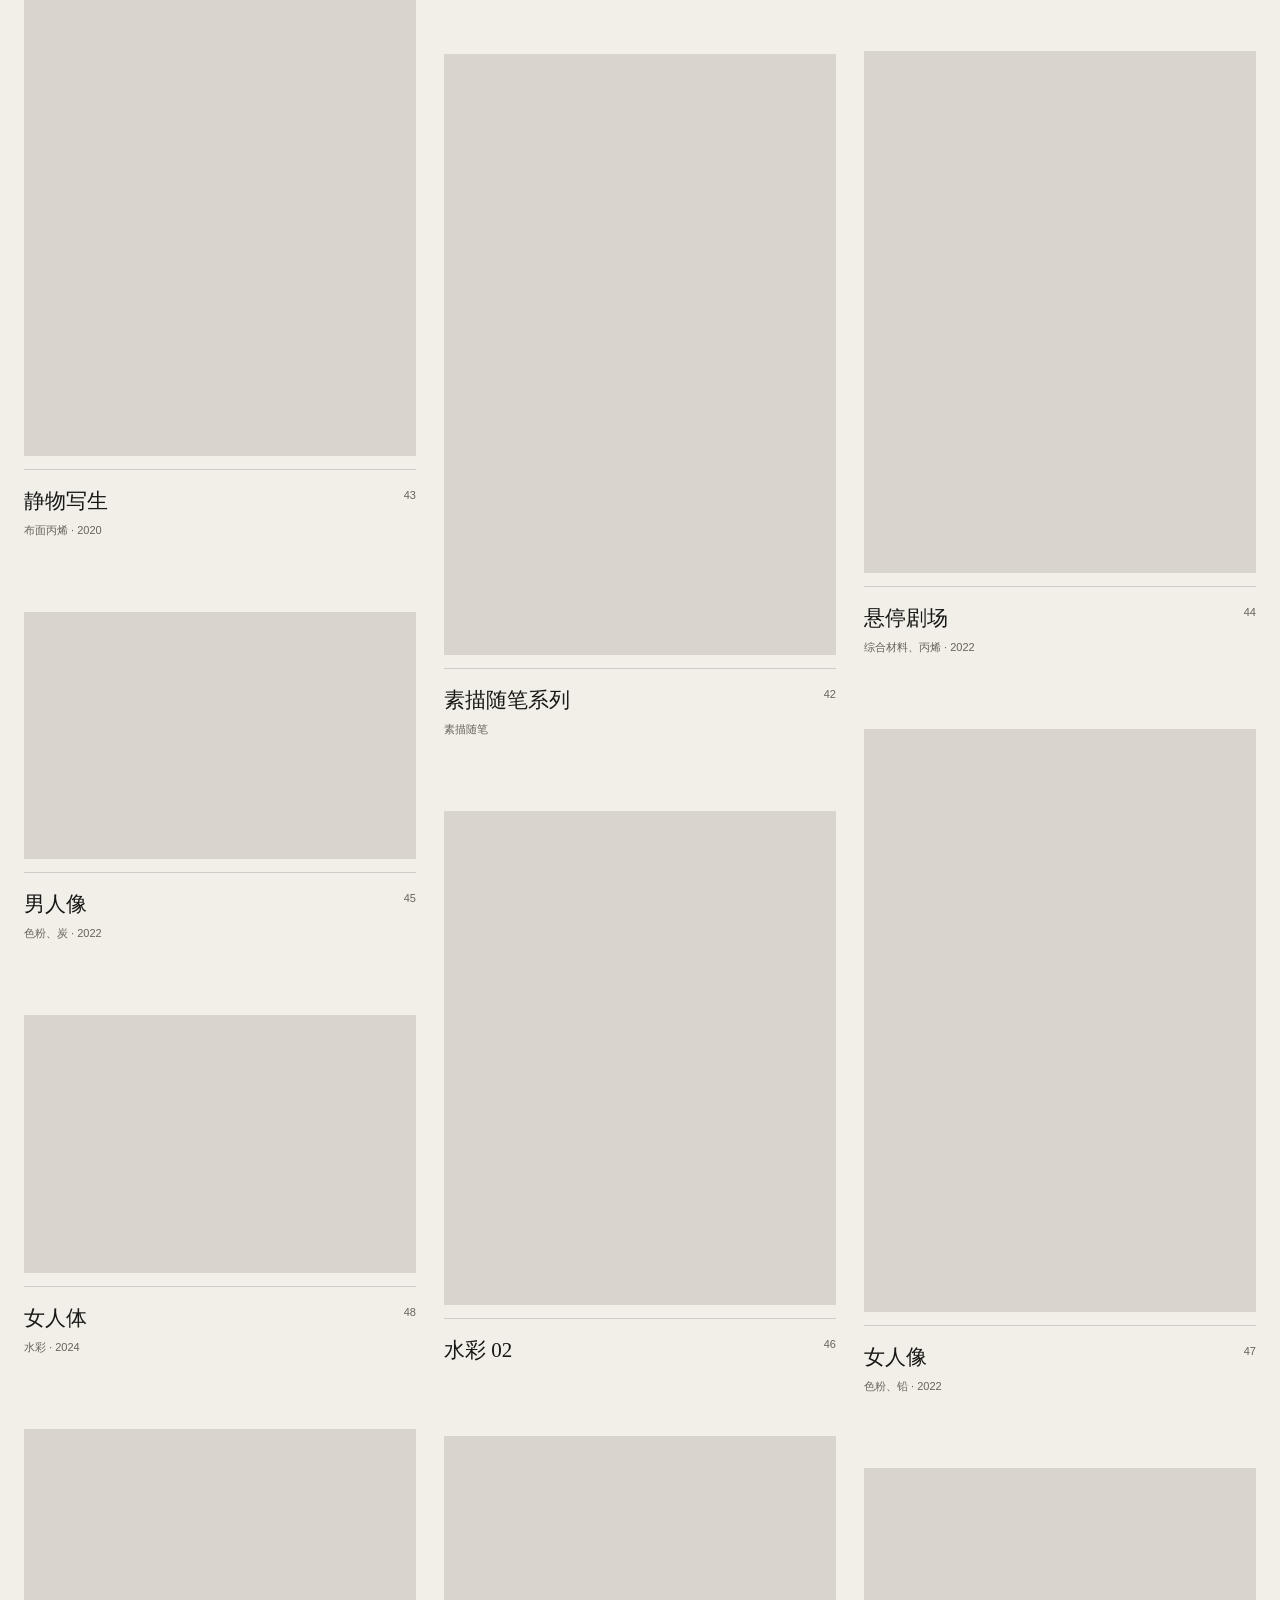
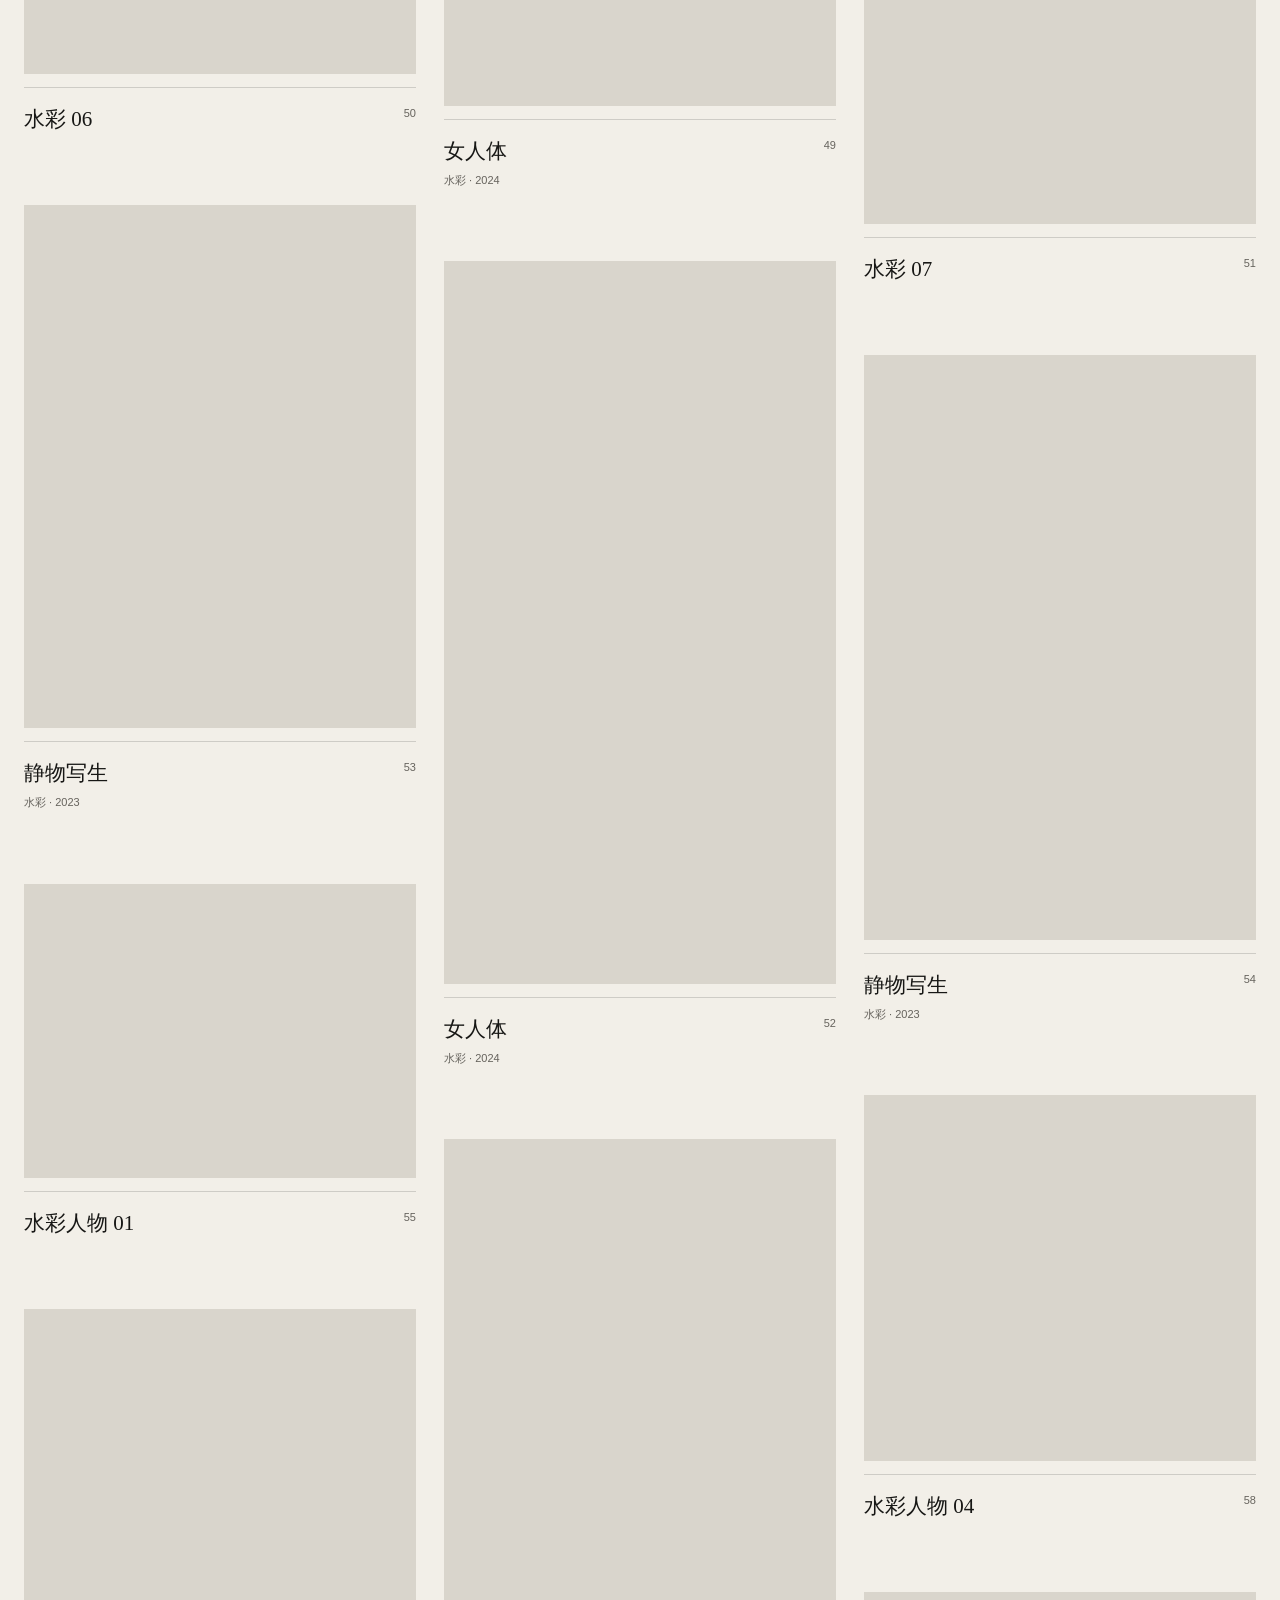
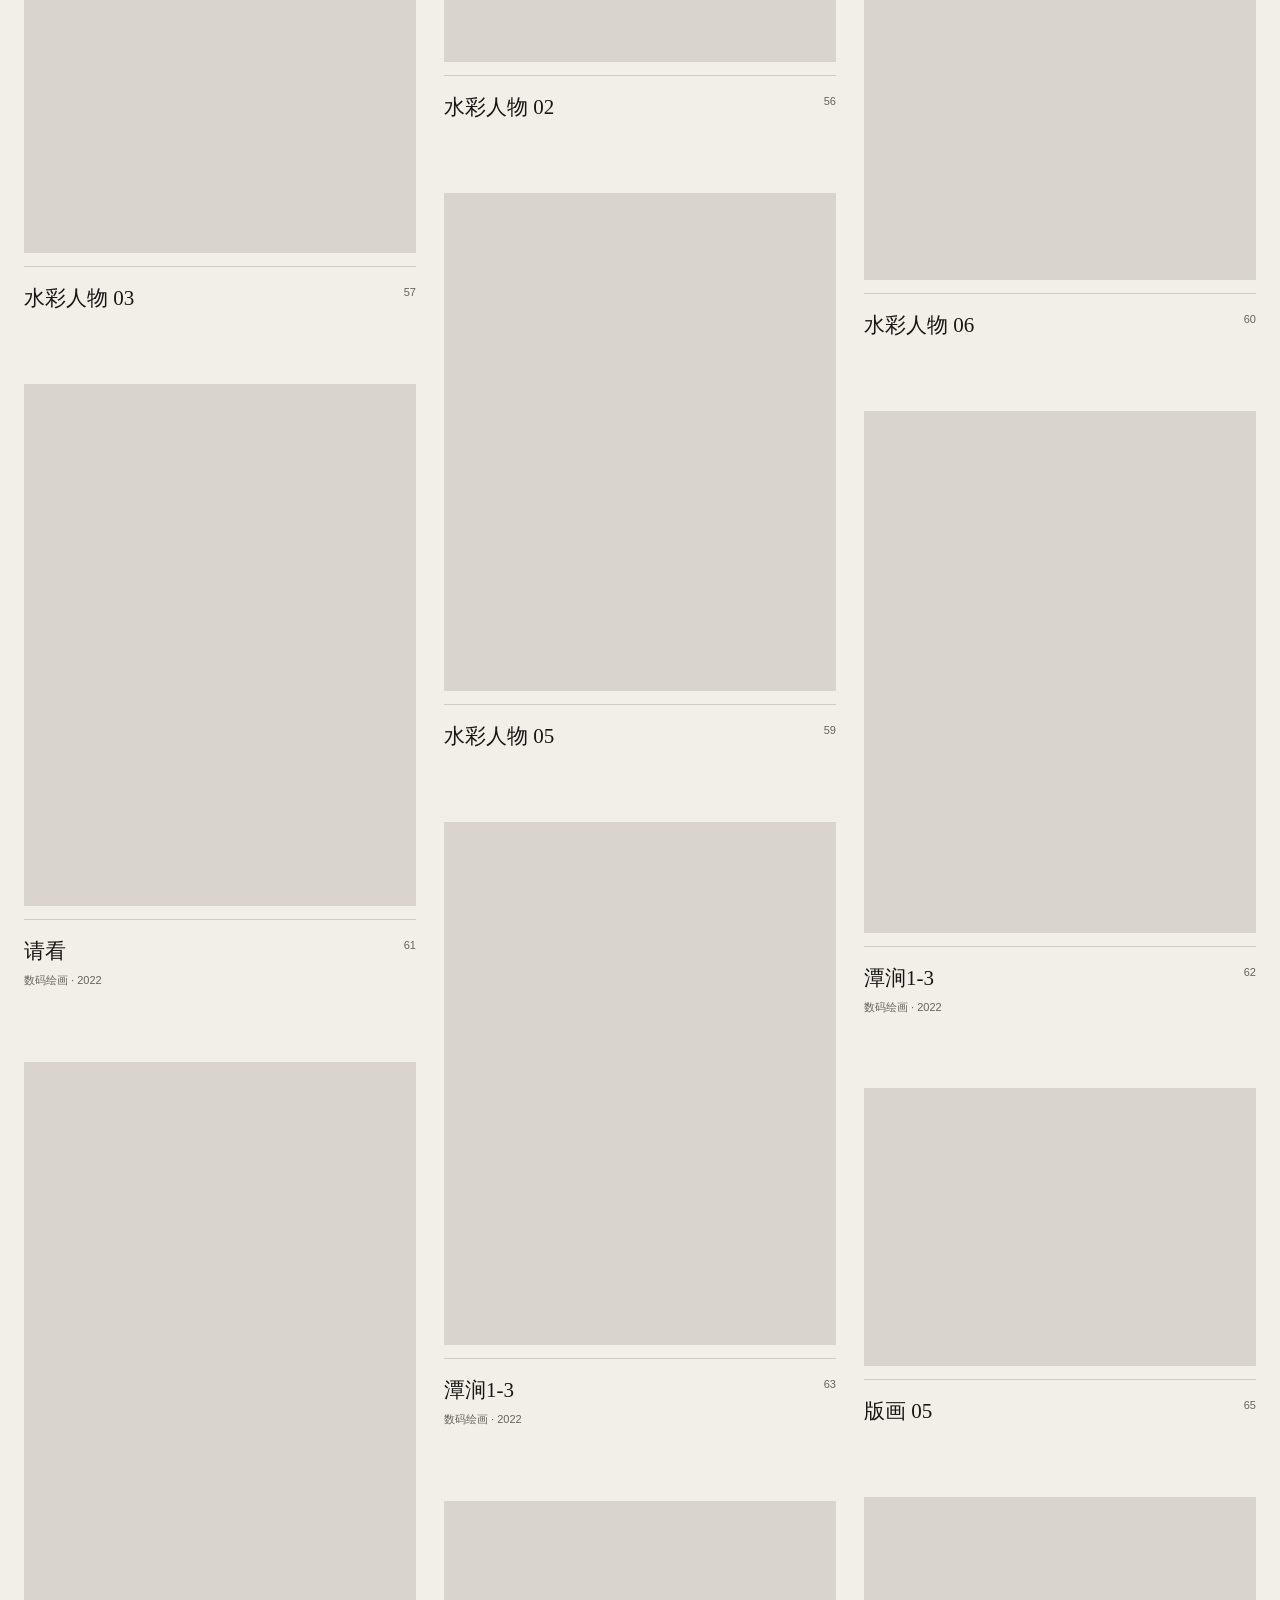
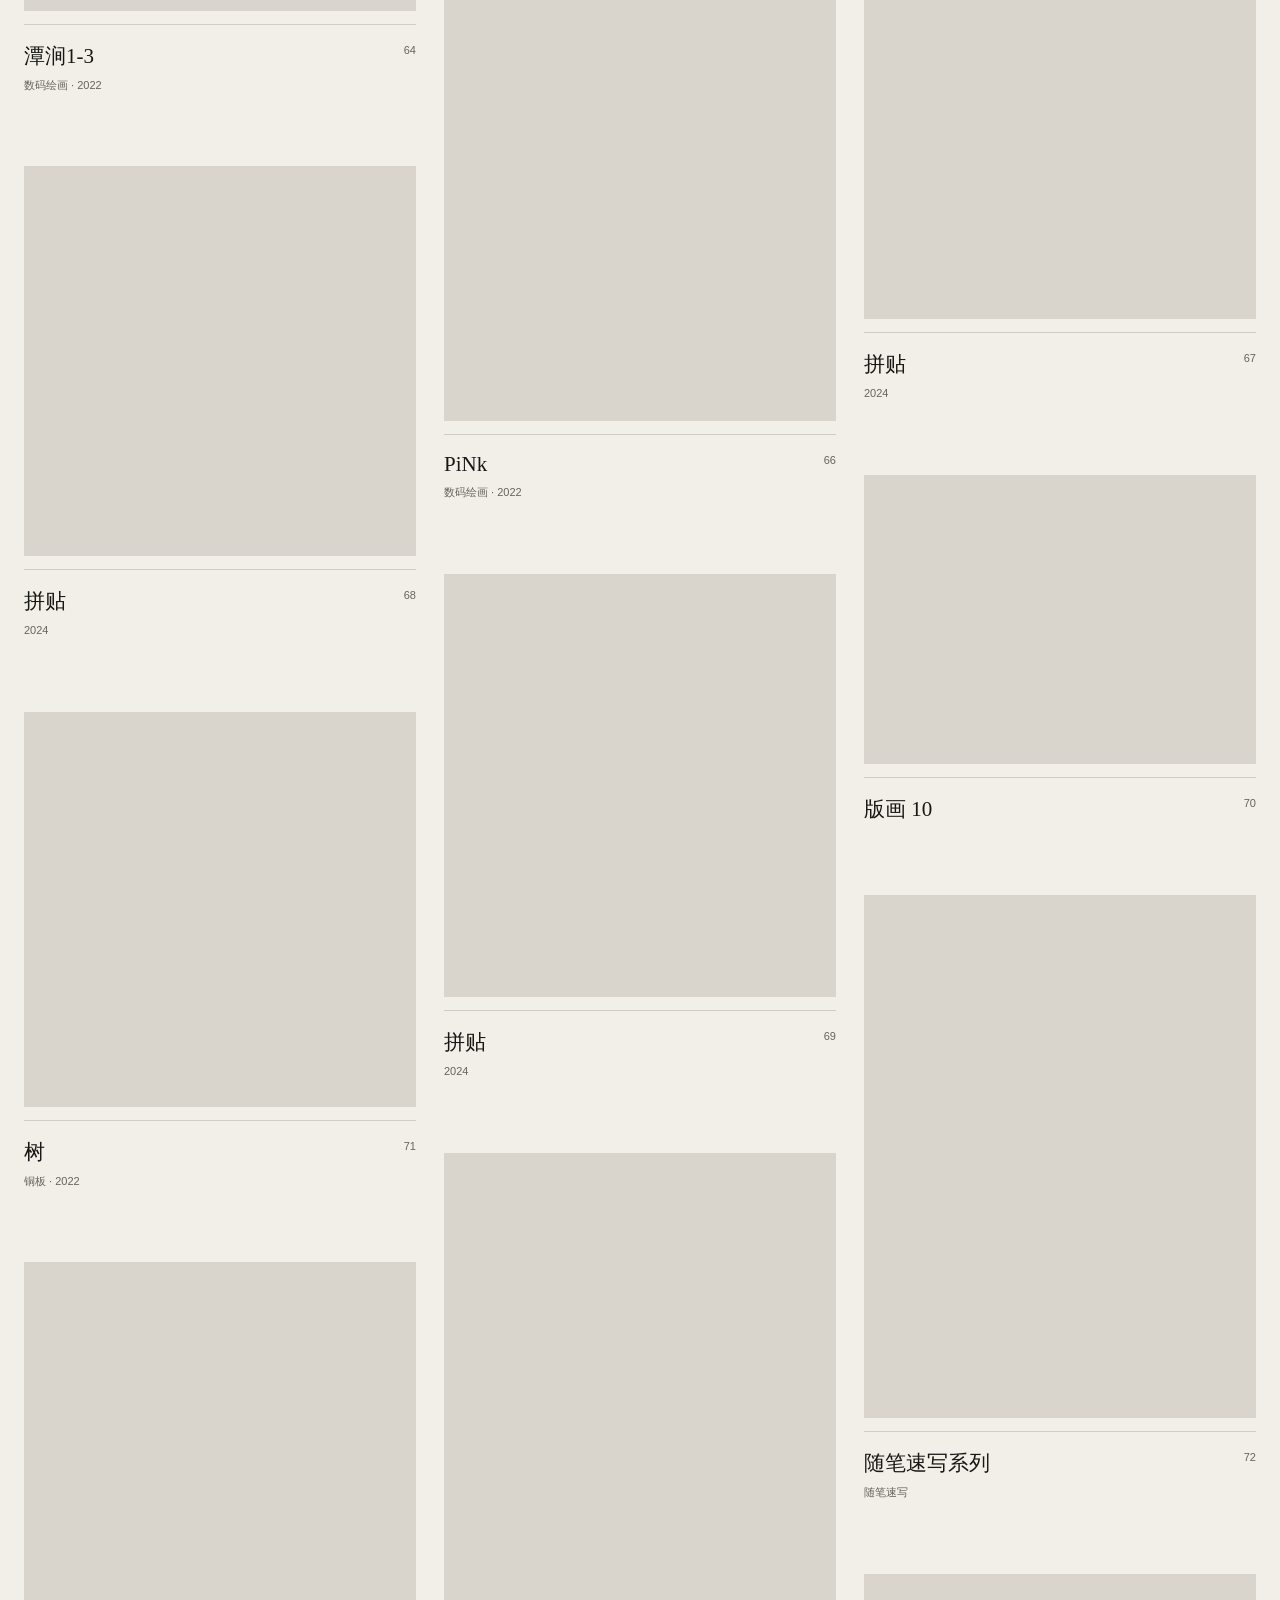
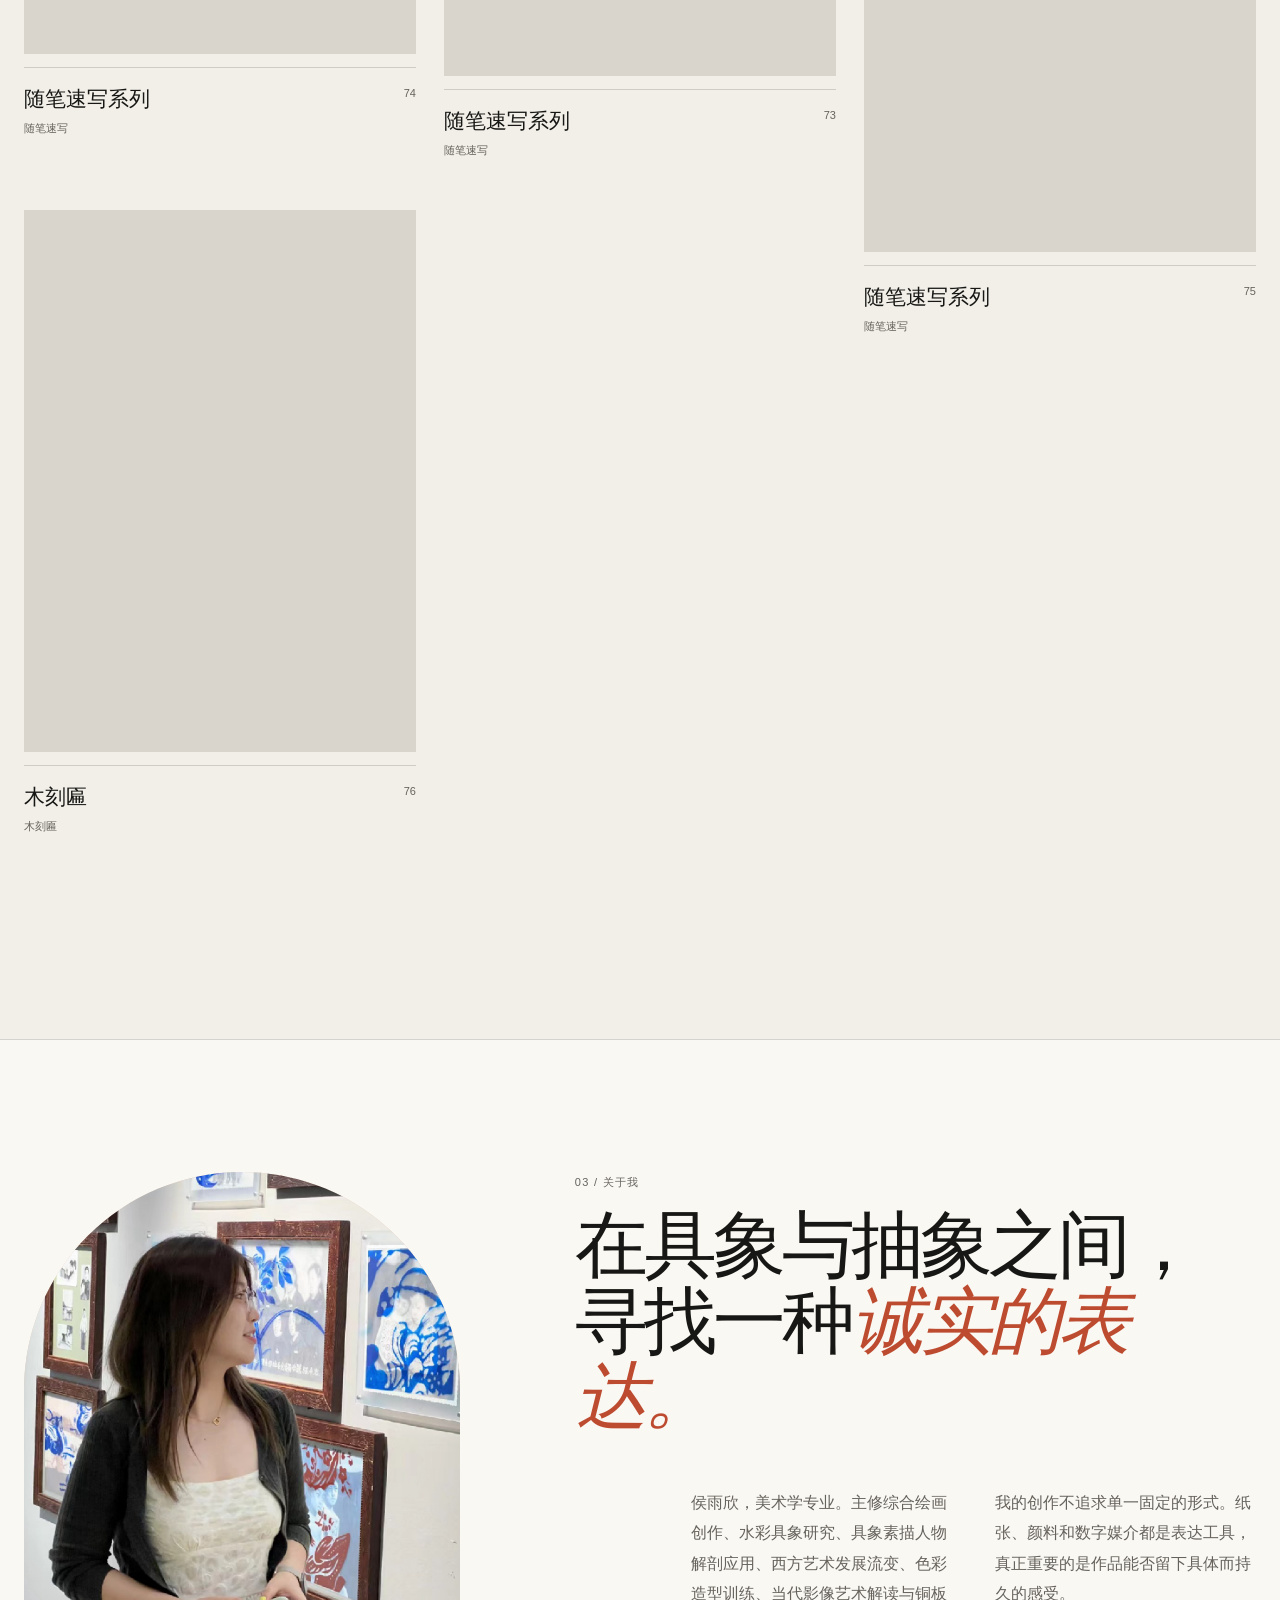
==== commit 23e6a65a: "Redesign about with artist bio, big section labels, hero line fix" ====
--- a/index.html
+++ b/index.html
@@ -6,7 +6,7 @@
   <meta name="description" content="Megan 的个人艺术作品集，展示六个系列的绘画与视觉创作。" data-page-node-id="wWee6jmKI1tONG7ga2GvGt">
   <meta name="theme-color" content="#f2efe8" data-page-node-id="urLbRAe31vmrdUWTYDQlpd">
   <meta property="og:title" content="Megan Studio｜个人艺术作品集" data-page-node-id="RyWFI0LfD0htmpOUaFWpVL">
-  <meta property="og:description" content="六个持续生长的创作系列。" data-page-node-id="RNyYPqAbFn09Opepo1kD8p">
+  <meta property="og:description" content="插画、海报与 IP 设计、丙烯油画、水彩、水彩人物及版画作品。" data-page-node-id="RNyYPqAbFn09Opepo1kD8p">
   <meta property="og:type" content="website" data-page-node-id="p1hDoiyG3eLK23Cy0oACKg">
   <title>Megan Studio｜个人艺术作品集</title>
   <link rel="stylesheet" href="./assets/styles.css?v=4" data-page-node-id="iL1TarfhQmNSMvDpdJMqKu">
@@ -37,21 +37,21 @@
     <div class="marquee" aria-hidden="true" data-page-node-id="ggfLNe1FwivXyQeK40nGU5"><div class="marquee-track" id="marquee-track" data-page-node-id="RZnAZwnh9X2tkndMLVT3Sq"></div></div>
 
     <section class="series-section shell" id="series" aria-labelledby="series-title" data-page-node-id="esxu4qBJSGtH7XTcWWp7tJ">
-      <div class="section-heading" data-page-node-id="Yu3U0usxmizA0unZyJpqBH"><span class="section-index" data-page-node-id="PoA2qTq8P57xSFCGpQH4Kt">01 / 创作系列</span><h2 id="series-title" data-page-node-id="EMcpDemyKunaDrsgeIUHu8">六个持续生长的系列</h2><p data-page-node-id="LBAIzFDEHgFFTEK6PxLamh">收录插画、海报与 IP 设计、丙烯油画、水彩、水彩人物及版画作品。</p></div>
+      <div class="section-heading" data-page-node-id="Yu3U0usxmizA0unZyJpqBH"><h2 id="series-title" data-page-node-id="EMcpDemyKunaDrsgeIUHu8">01 / 创作系列</h2><p data-page-node-id="LBAIzFDEHgFFTEK6PxLamh">收录插画、海报与 IP 设计、丙烯油画、水彩、水彩人物及版画作品。</p></div>
       <div class="series-list" id="series-list" data-page-node-id="r14bCBmFpQX1NakvfPga0K"></div>
       <div class="series-links" id="series-links" data-page-node-id="RSAS3x8CufSnyG19YB1Zt0"></div>
     </section>
 
     <section class="works-section shell" id="works" aria-labelledby="works-title" data-page-node-id="SDaVPMYDp64m3ejyg9Q3gR">
-      <div class="section-heading" data-page-node-id="s2xP0dKPDCDne9y57JFSHP"><span class="section-index" data-page-node-id="wFEYgaR2ZDBBAY2nJ41Taj">02 / 作品档案</span><h2 id="works-title" data-page-node-id="YcPq9vxnjR4Adp08xEFu2H">作品不必拥有相同的形状</h2><p data-page-node-id="SCtAwLAhwEOGBLCGbPpgAf">点击任一作品查看完整画面与创作信息。</p></div>
+      <div class="section-heading" data-page-node-id="s2xP0dKPDCDne9y57JFSHP"><h2 id="works-title" data-page-node-id="YcPq9vxnjR4Adp08xEFu2H">02 / 作品档案</h2><p data-page-node-id="SCtAwLAhwEOGBLCGbPpgAf">点击任一作品查看完整画面与创作信息。</p></div>
       <div class="filters" id="filters" aria-label="按系列筛选作品" data-page-node-id="0zSvJQBTSxwP8WF30wY06A"></div>
       <div class="works-grid" id="works-grid" data-page-node-id="b15R5gqiYuvvfcHsW4gpPS"></div>
     </section>
 
     <section class="about-section" id="about" aria-labelledby="about-title" data-page-node-id="71ZM1mgurr84G88zKeM1GK">
       <div class="about-grid shell" data-page-node-id="5p2awH5IxOTTxC6jbWLWA9">
-        <figure class="portrait" data-page-node-id="0oWuStrJzM4YY5AGTQ8L71"><div class="portrait-frame" data-page-node-id="lpjZjGS7ATJ0QsUuucEVZ3"><img id="portrait-image" src="./images/placeholders/portrait.svg" alt="艺术家肖像占位图" loading="lazy" data-page-node-id="O2frnjP1zBkwVX4aH04etY"></div><figcaption data-page-node-id="BHX4OMSHqikjcVS6q0pC0E"><span data-page-node-id="2QLClI4ns8gVwWVeVDdHem">创作者肖像占位</span><span id="portrait-caption" data-page-node-id="5NBiBF9kRVeAmISZkb7CBn">深圳，2026</span></figcaption></figure>
-        <div class="about-copy" data-page-node-id="HSvjC8Mlol3fHJ51E24uJZ"><span class="section-index" data-page-node-id="qV79gAKYYUS1MPD1EHJtwY">03 / 关于我</span><h2 id="about-title" data-page-node-id="UtUnc2IHRIWeLClqKMdt6P"><span id="about-title-text" data-page-node-id="HcR0KToqclauA0ikuma912"></span><em id="about-accent" data-page-node-id="zxTEfbkJsaANYmw9afXrBv"></em></h2><div class="about-body" id="about-body" data-page-node-id="O78RLWgGHXqysHyFgTbrDu"></div><div class="facts" data-page-node-id="ytyoNpS0Iikqg3pQGxgIQ2"><div data-page-node-id="CNoYy1IrgCvr4n4uwlcpLD"><strong data-page-node-id="xuwDVCih3q7zadOrto3cJT">76</strong><span data-page-node-id="clhMgWHI4mLaI2HvyVrQDW">件真实作品<br data-page-node-id="mjBEPnGbf7lGjifcxytNuq">分布在六个创作系列</span></div><div data-page-node-id="2C98IN2ZLxxT2QXMCC7yM9"><strong data-page-node-id="qoGX7dWDO5BGVXmIRrHyEZ">06</strong><span data-page-node-id="661XoThDQxCKVF2vcBP3KM">个创作系列<br data-page-node-id="eYunDYkSEAiDDFAPFDyxb3">可独立筛选与浏览</span></div><div data-page-node-id="SDc1zb151Il3HDnnwAN0DW"><strong data-page-node-id="9RxcGOU8Y3nPIhWtcUznkB">2026</strong><span data-page-node-id="mw8TSd0kNCbhbIITBxHxUW">开放委托合作<br data-page-node-id="C75wO6DADU9KQJozu4q6gB">展览及品牌项目</span></div></div></div>
+        <figure class="portrait" data-page-node-id="0oWuStrJzM4YY5AGTQ8L71"><div class="portrait-frame" data-page-node-id="lpjZjGS7ATJ0QsUuucEVZ3"><img id="portrait-image" src="./images/megan.png" alt="侯雨欣在个人作品展览现场" loading="lazy" data-page-node-id="O2frnjP1zBkwVX4aH04etY"></div></figure>
+        <div class="about-copy" data-page-node-id="HSvjC8Mlol3fHJ51E24uJZ"><span class="section-index" data-page-node-id="qV79gAKYYUS1MPD1EHJtwY">03 / 关于我</span><h2 id="about-title" data-page-node-id="UtUnc2IHRIWeLClqKMdt6P"><span id="about-title-text" data-page-node-id="HcR0KToqclauA0ikuma912"></span><em id="about-accent" data-page-node-id="zxTEfbkJsaANYmw9afXrBv"></em></h2><div class="about-body" id="about-body" data-page-node-id="O78RLWgGHXqysHyFgTbrDu"></div><div class="credentials" id="about-credentials"></div><div class="facts" data-page-node-id="ytyoNpS0Iikqg3pQGxgIQ2"><div data-page-node-id="CNoYy1IrgCvr4n4uwlcpLD"><strong data-page-node-id="xuwDVCih3q7zadOrto3cJT">76</strong><span data-page-node-id="clhMgWHI4mLaI2HvyVrQDW">件真实作品<br data-page-node-id="mjBEPnGbf7lGjifcxytNuq">分布在六个创作系列</span></div><div data-page-node-id="2C98IN2ZLxxT2QXMCC7yM9"><strong data-page-node-id="qoGX7dWDO5BGVXmIRrHyEZ">06</strong><span data-page-node-id="661XoThDQxCKVF2vcBP3KM">个创作系列<br data-page-node-id="eYunDYkSEAiDDFAPFDyxb3">可独立筛选与浏览</span></div><div data-page-node-id="SDc1zb151Il3HDnnwAN0DW"><strong data-page-node-id="9RxcGOU8Y3nPIhWtcUznkB">2026</strong><span data-page-node-id="mw8TSd0kNCbhbIITBxHxUW">开放委托合作<br data-page-node-id="C75wO6DADU9KQJozu4q6gB">展览及品牌项目</span></div></div></div>
       </div>
     </section>
 
--- a/assets/styles.css
+++ b/assets/styles.css
@@ -47,7 +47,7 @@
 .hero { min-height: calc(100svh - 76px); display: grid; grid-template-columns: minmax(0, 1.04fr) minmax(360px, .96fr); gap: clamp(40px, 7vw, 120px); align-items: center; padding-top: 64px; padding-bottom: 64px; }
 .eyebrow { display: flex; align-items: center; gap: 14px; margin: 0 0 32px; color: var(--muted); font-size: 12px; letter-spacing: .14em; text-transform: uppercase; }
 .eyebrow::before { content: ""; width: 38px; height: 1px; background: currentColor; }
-.hero h1 { max-width: 760px; margin: 0; font-family: var(--serif); font-size: clamp(64px, 9.2vw, 138px); font-weight: 400; letter-spacing: -.02em; line-height: 1.14; }
+.hero h1 { max-width: 760px; margin: 0; font-family: var(--serif); font-size: clamp(52px, 8vw, 128px); font-weight: 400; letter-spacing: -.02em; line-height: 1.14; }
 .hero h1 em { display: block; color: var(--accent); font-weight: 400; }
 .hero-intro { max-width: 520px; margin-top: 50px; }
 .hero-intro p { margin: 0; color: var(--muted); font-family: var(--serif); font-size: 17px; line-height: 1.85; }
@@ -58,14 +58,14 @@
 
 .marquee { overflow: hidden; border-top: 1px solid var(--line); border-bottom: 1px solid var(--line); background: var(--accent); color: #fff9f2; }
 .marquee-track { display: flex; width: max-content; animation: marquee 30s linear infinite; }
-.marquee-content { display: flex; align-items: center; padding: 17px; font-family: var(--serif); font-size: 18px; white-space: nowrap; }
-.marquee-content span { display: inline-flex; align-items: center; gap: 34px; margin-right: 34px; }
+.marquee-content { display: flex; align-items: center; padding: 17px; font-family: var(--serif); font-size: 18px; line-height: 1; white-space: nowrap; }
+.marquee-content span { display: inline-flex; align-items: center; gap: 34px; margin-right: 34px; line-height: 1; }
 .marquee-content i { width: 7px; height: 7px; border: 1px solid currentColor; transform: rotate(45deg); }
 @keyframes marquee { to { transform: translateX(-50%); } }
 
 .series-section, .works-section { padding: 132px 0; }
 .series-section { border-bottom: 1px solid var(--line); }
-.section-heading { display: grid; grid-template-columns: 140px 1fr auto; gap: 28px; align-items: end; margin-bottom: 58px; }
+.section-heading { display: grid; grid-template-columns: 1fr auto; gap: 28px; align-items: end; margin-bottom: 58px; }
 .section-index { color: var(--muted); font-size: 11px; letter-spacing: .12em; text-transform: uppercase; }
 .section-heading h2 { margin: 0; font-family: var(--serif); font-size: clamp(44px, 6vw, 82px); font-weight: 400; letter-spacing: -.05em; line-height: .95; }
 .section-heading p { max-width: 270px; margin: 0; color: var(--muted); font-size: 13px; line-height: 1.7; }
@@ -112,6 +112,10 @@
 .about-copy h2 em { color: var(--accent); font-weight: 400; }
 .about-body { display: grid; grid-template-columns: 1fr 1fr; gap: 44px; margin-left: 17%; }
 .about-body p { margin: 0; color: var(--muted); font-family: var(--serif); font-size: 16px; line-height: 1.9; }
+.credentials { display: grid; grid-template-columns: 1fr 1fr; gap: 44px; margin: 52px 0 0 17%; }
+.credential-block h3 { margin: 0 0 18px; font-size: 11px; font-weight: 400; letter-spacing: .12em; color: var(--muted); text-transform: uppercase; }
+.credential-block p { display: flex; justify-content: space-between; align-items: baseline; gap: 16px; margin: 0 0 14px; padding-bottom: 12px; border-bottom: 1px solid var(--line); font-family: var(--serif); font-size: 14px; }
+.credential-block p span { flex: 0 0 auto; color: var(--muted); font-size: 11px; white-space: nowrap; }
 .facts { display: grid; grid-template-columns: repeat(3, 1fr); gap: 1px; margin-top: 72px; border: 1px solid var(--line); background: var(--line); }
 .facts div { min-height: 142px; padding: 22px; background: var(--paper-soft); }
 .facts strong { display: block; margin-bottom: 30px; font-family: var(--serif); font-size: 32px; font-weight: 400; }
@@ -165,8 +169,7 @@
   .nav-panel.is-open { display: grid; opacity: 1; pointer-events: auto; transform: translateY(0); }
   .hero { grid-template-columns: 1fr; padding-top: 84px; }
   .hero-art { width: min(86%, 580px); margin: 34px auto 0; justify-self: center; }
-  .section-heading { grid-template-columns: 84px 1fr; }
-  .section-heading p { grid-column: 2; }
+  .section-heading { grid-template-columns: 1fr auto; }
   .filters { margin-left: 112px; }
   .works-grid { gap: 20px; }
   .about-grid, .contact-grid { grid-template-columns: 1fr; }
@@ -200,6 +203,7 @@
   .about-grid .portrait { width: 82%; }
   .about-copy h2 { margin-bottom: 36px; }
   .about-body { grid-template-columns: 1fr; gap: 20px; margin-left: 0; }
+  .credentials { grid-template-columns: 1fr; margin-left: 0; }
   .facts { grid-template-columns: 1fr; margin-top: 48px; }
   .facts div { min-height: 112px; }
   .facts strong { margin-bottom: 16px; }
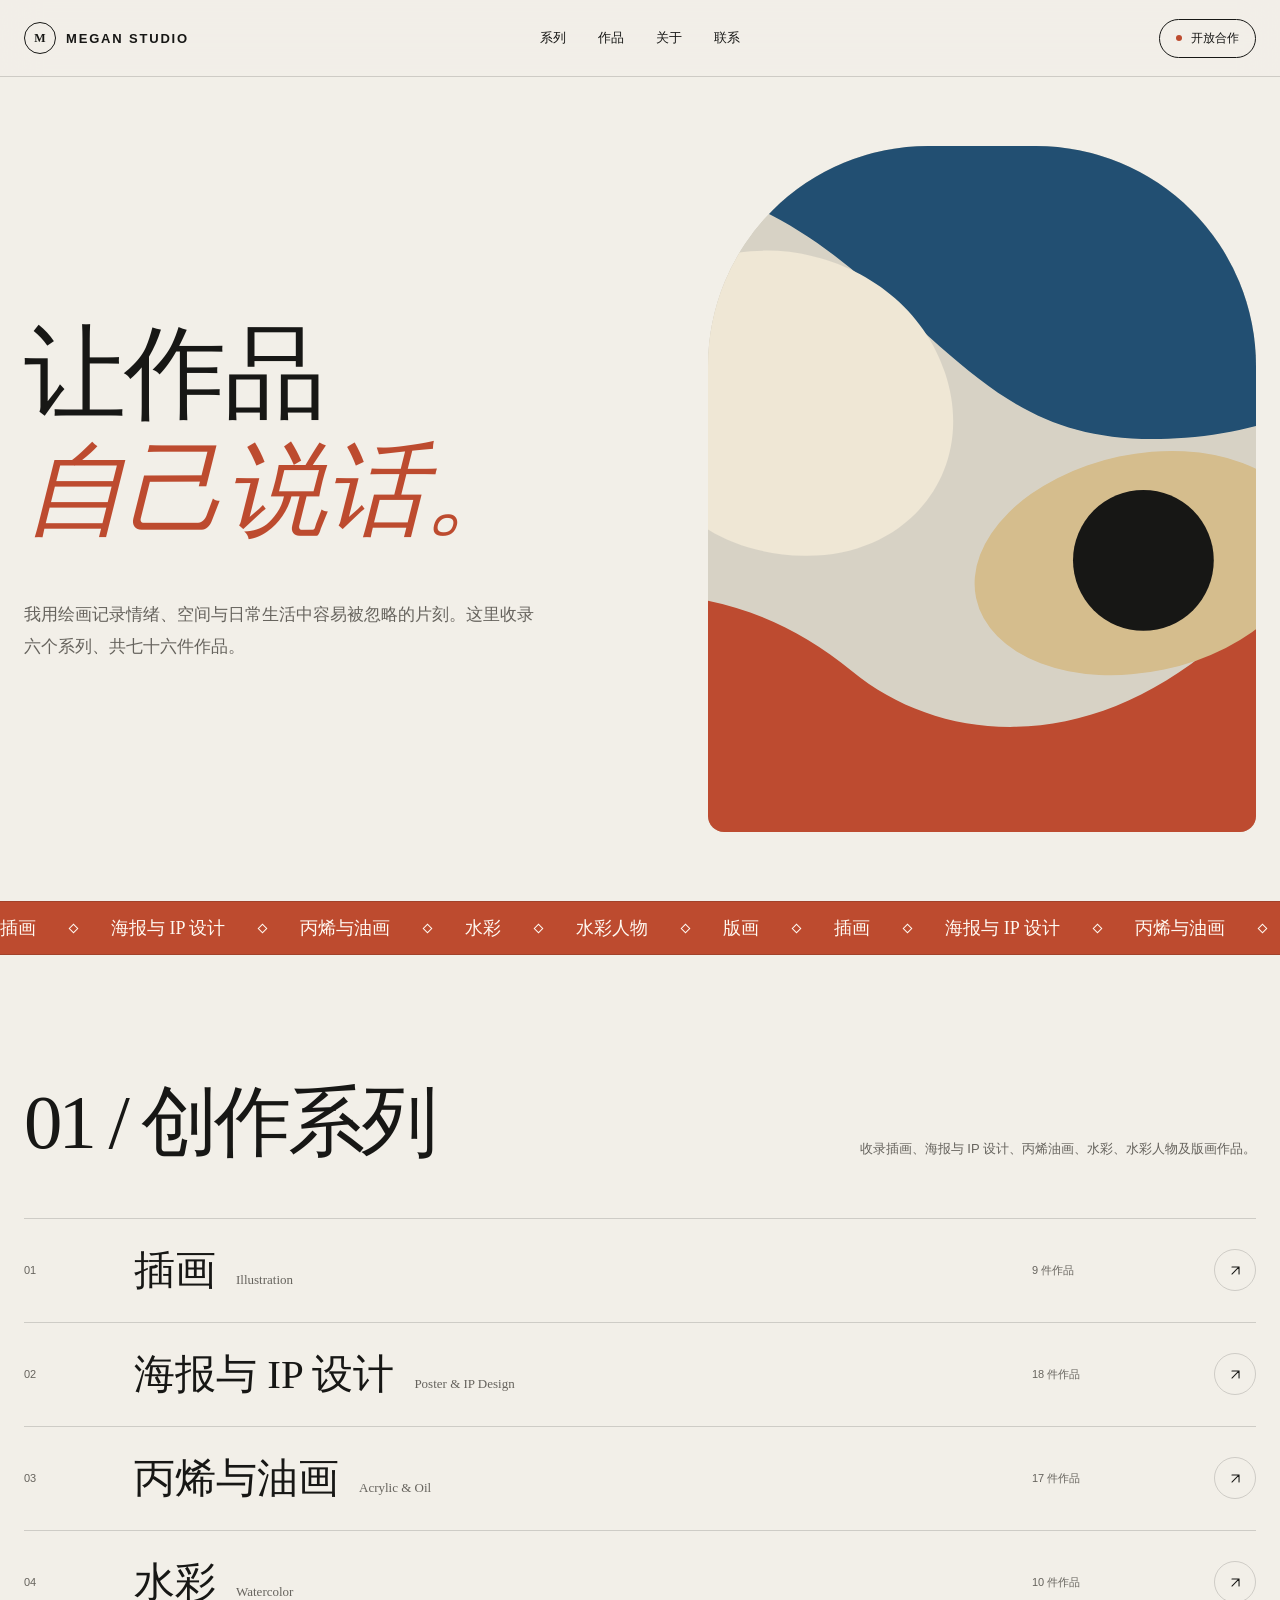
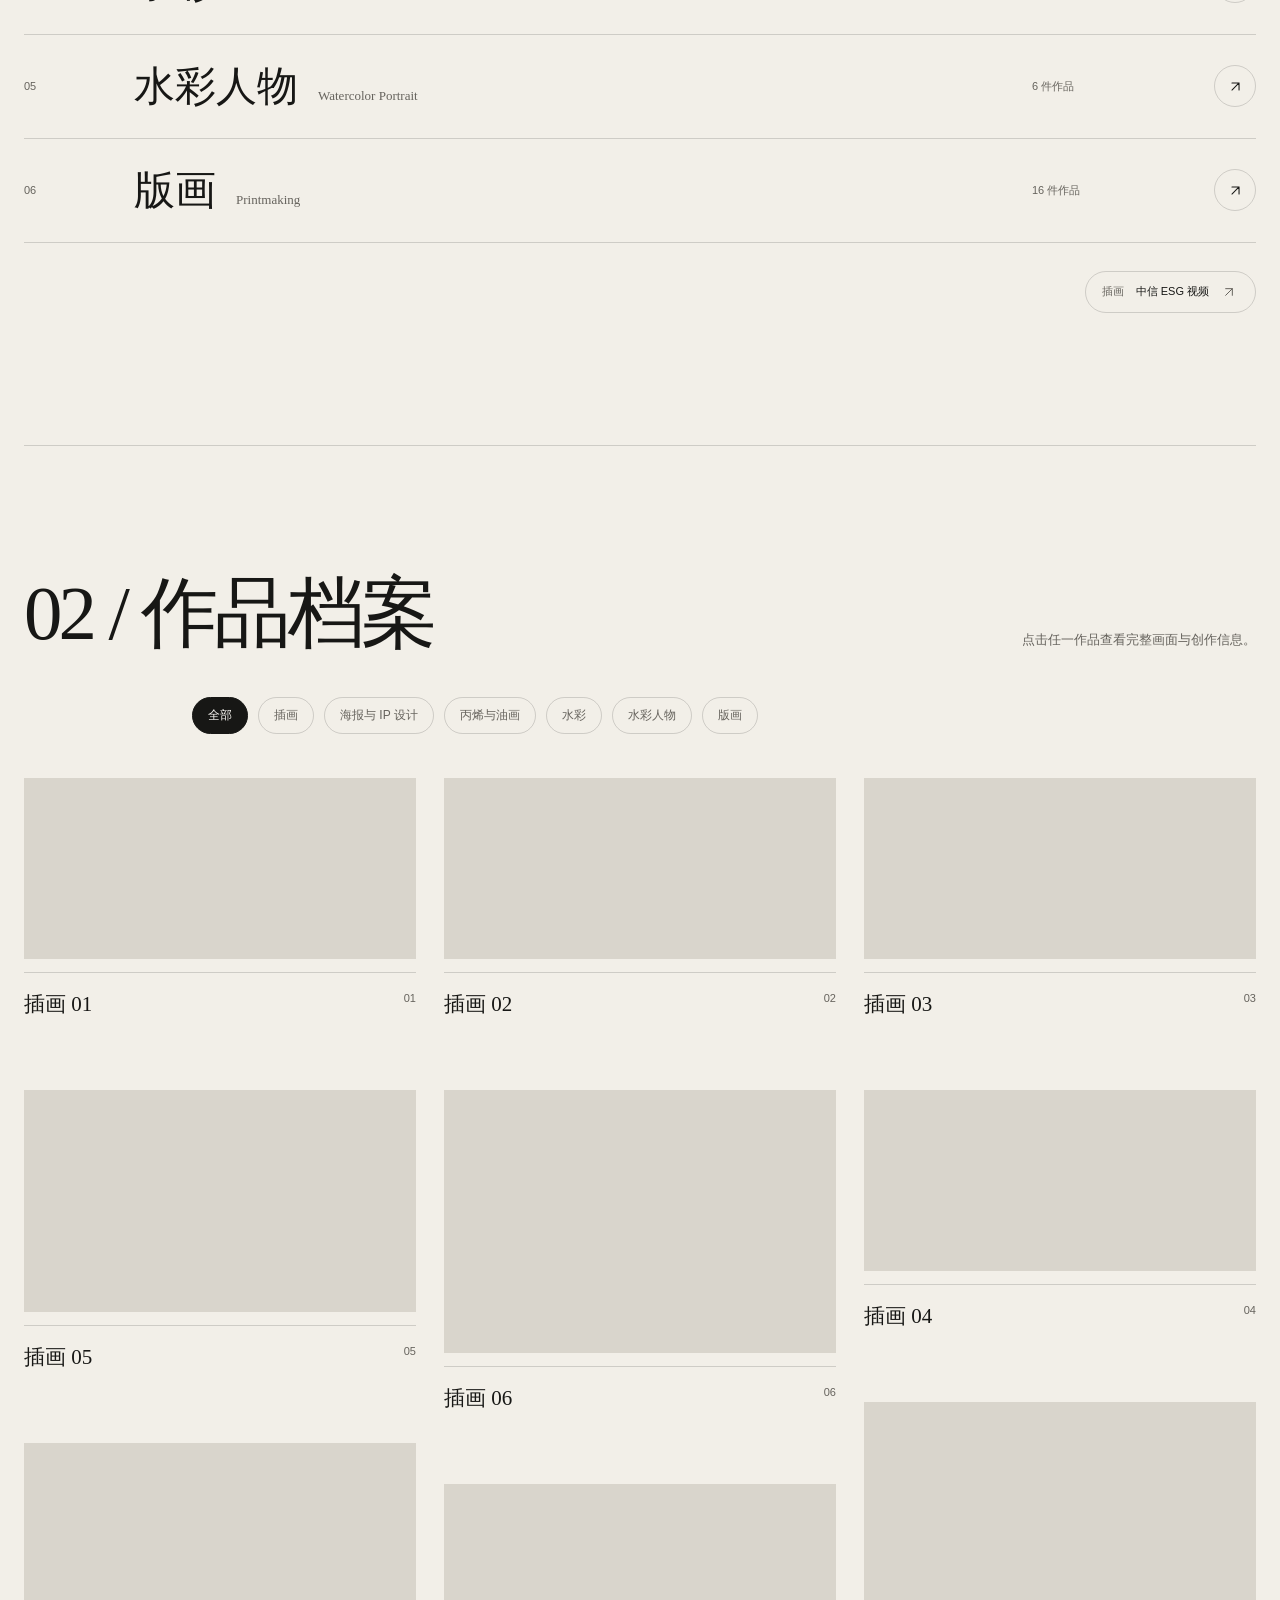
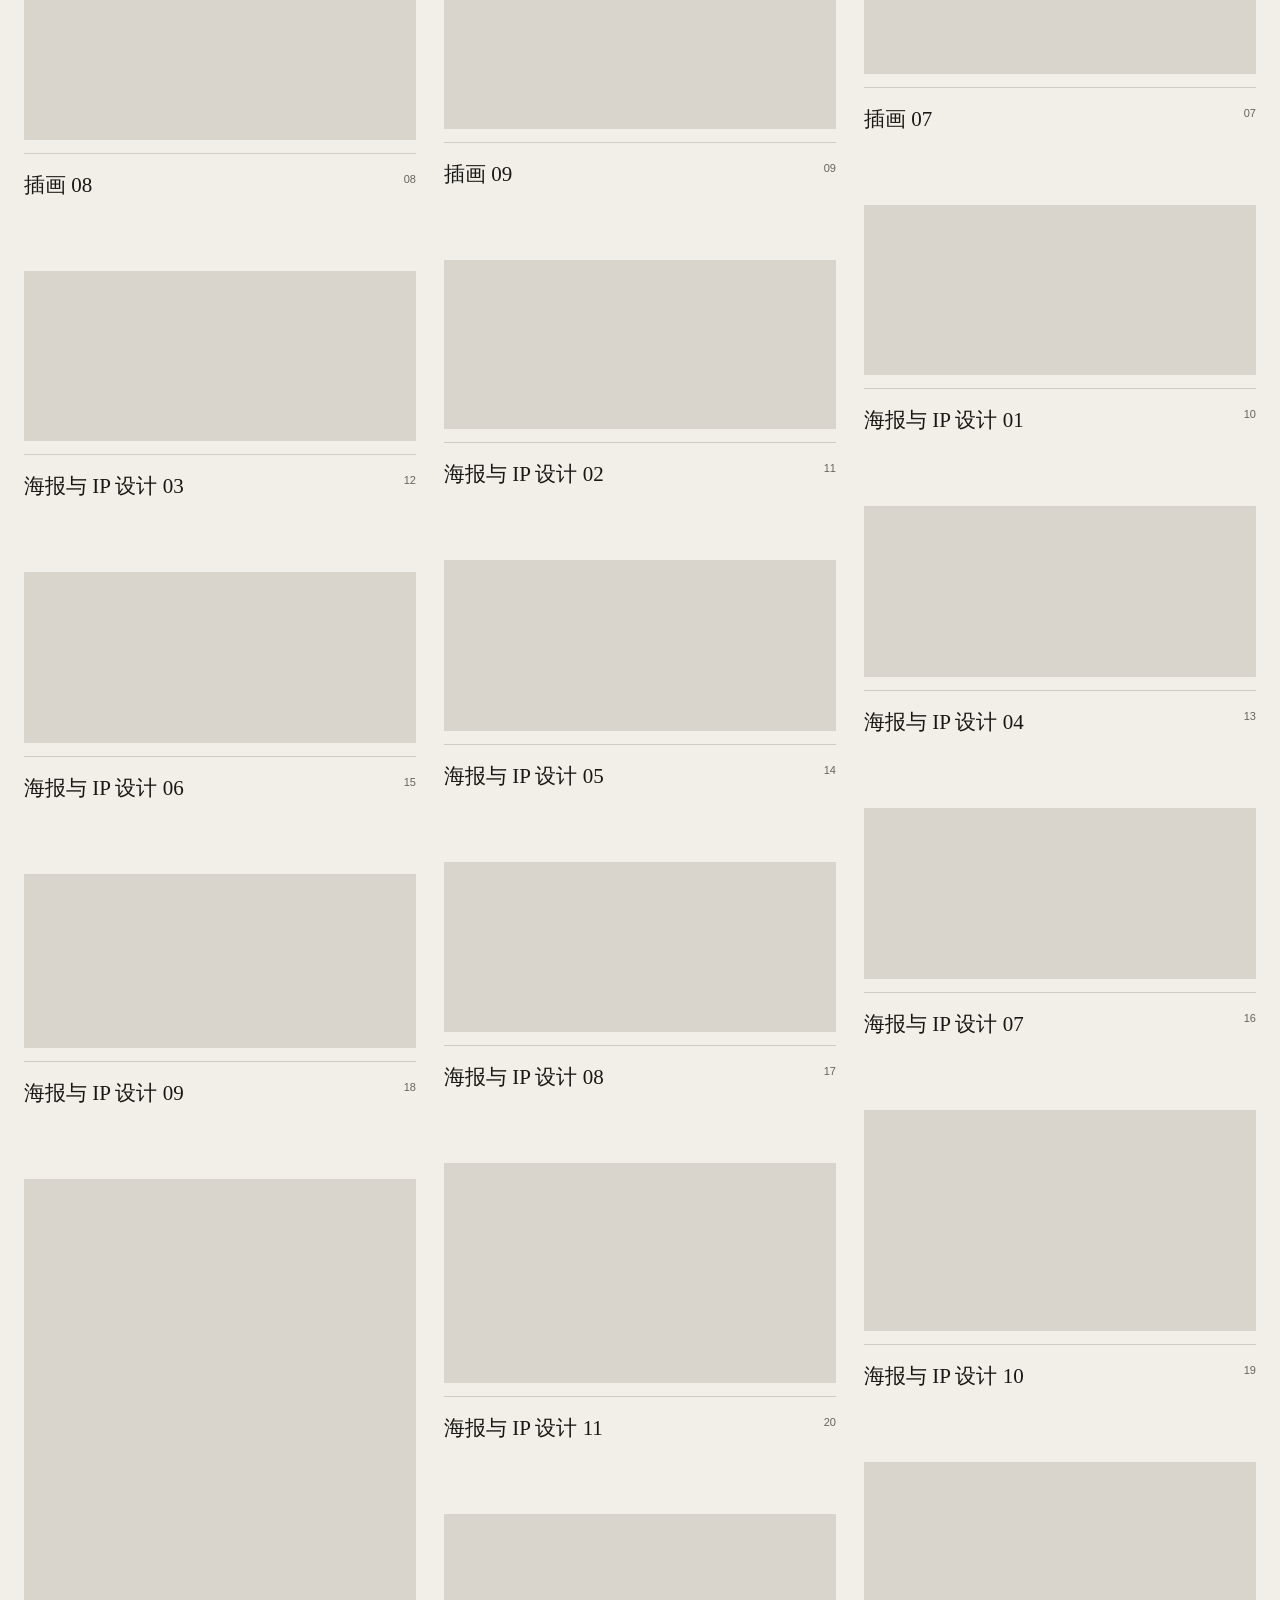
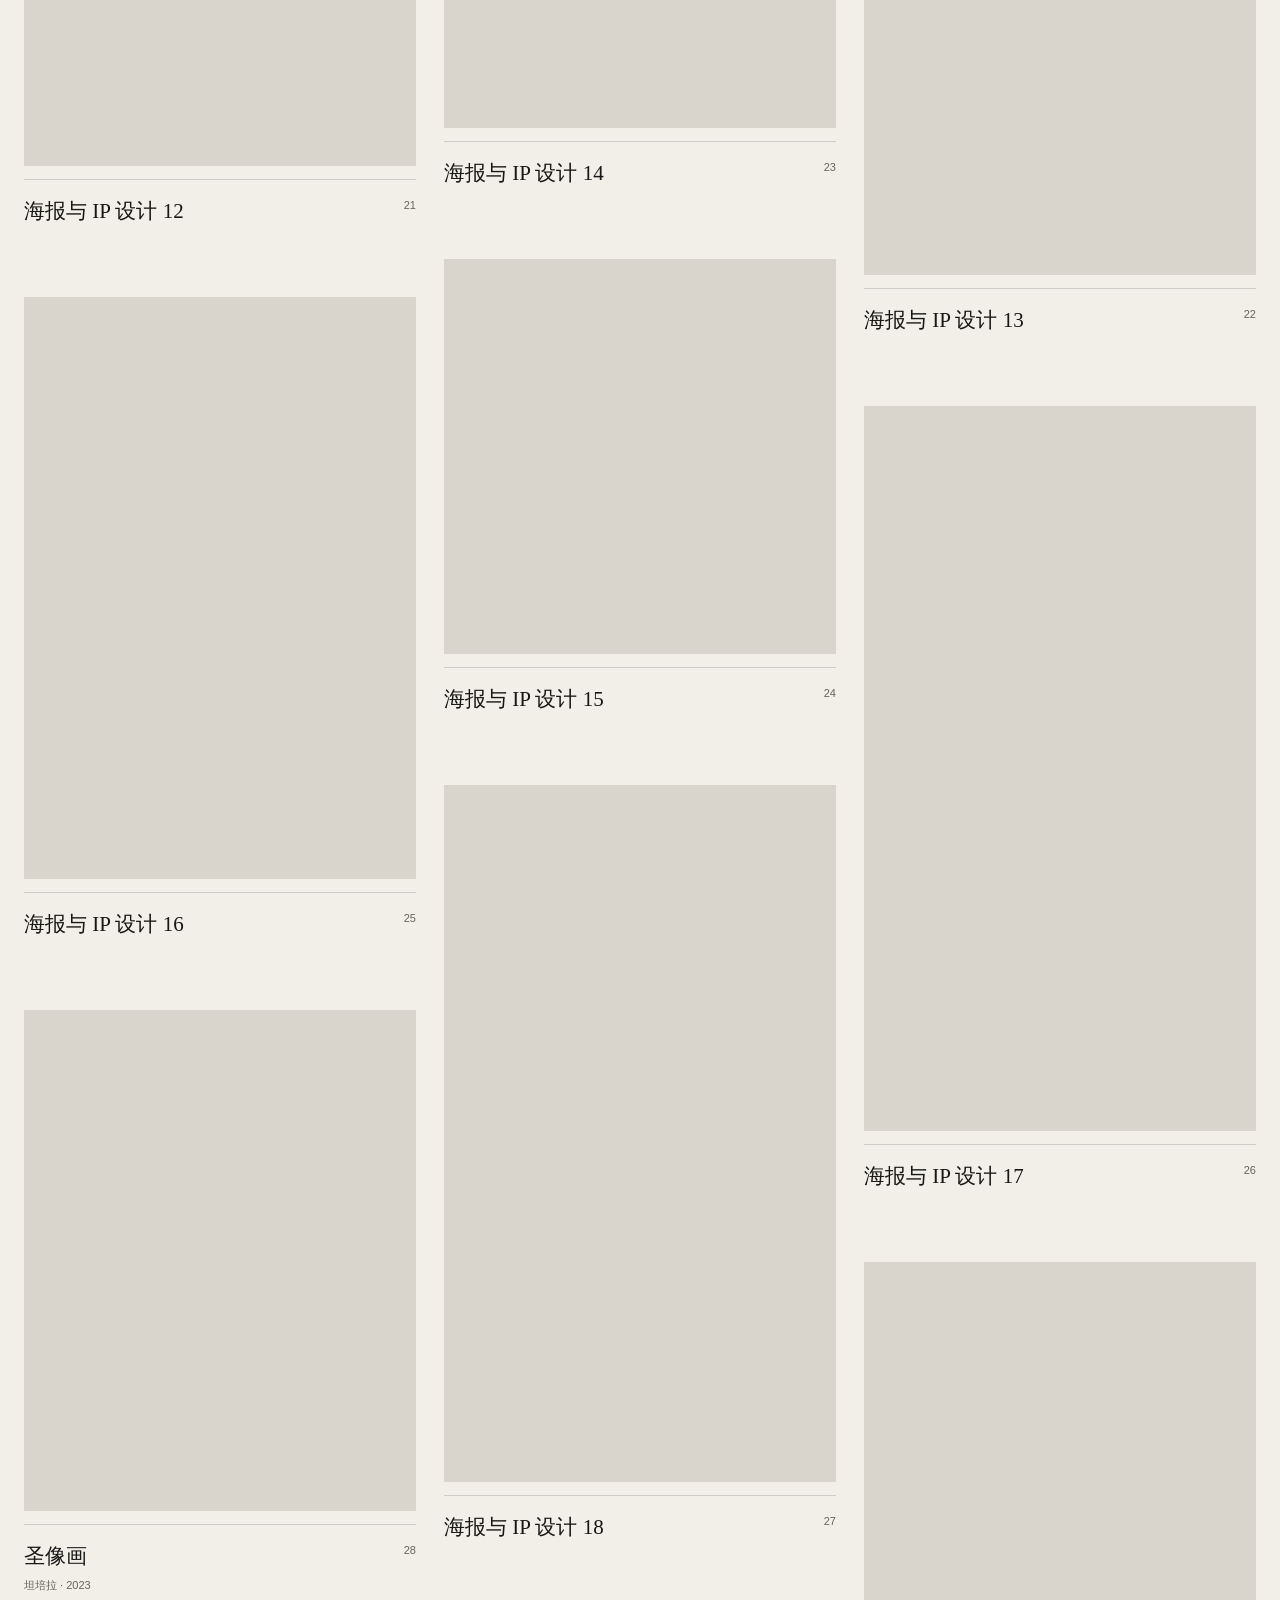
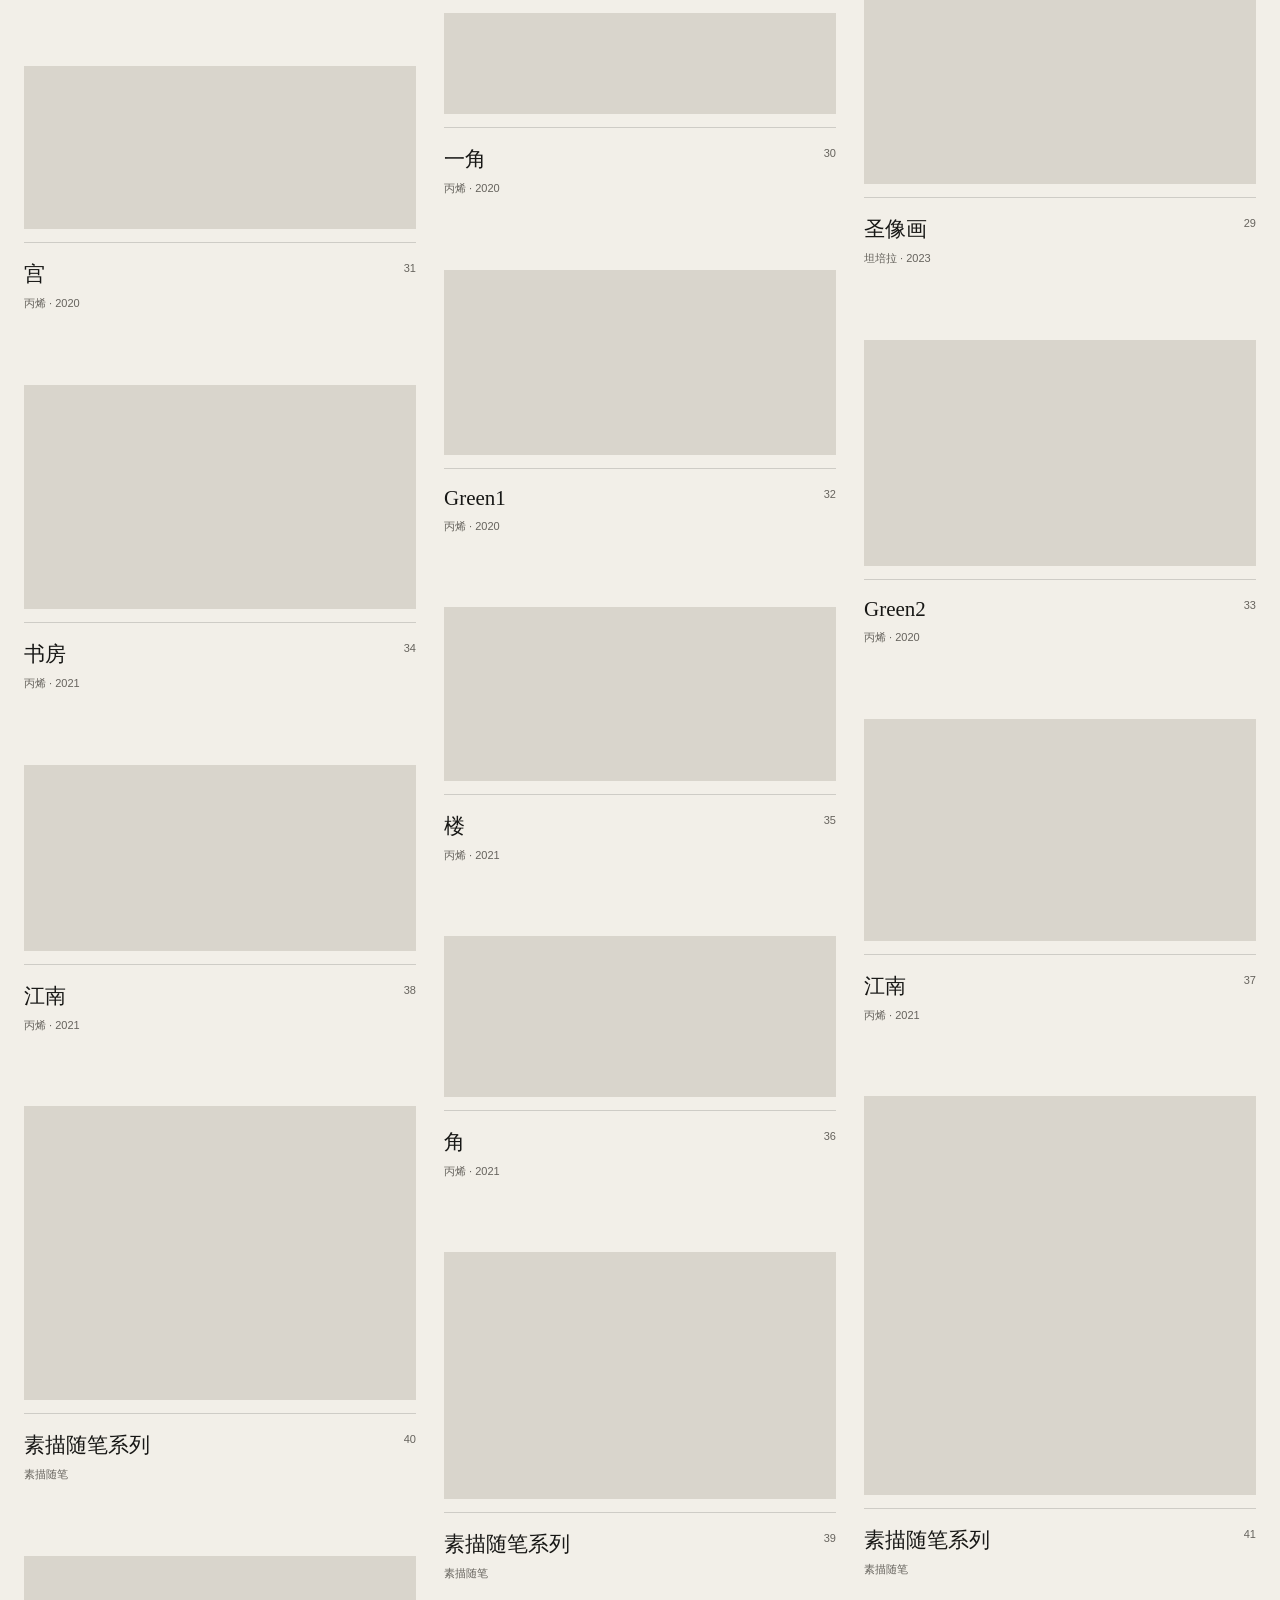
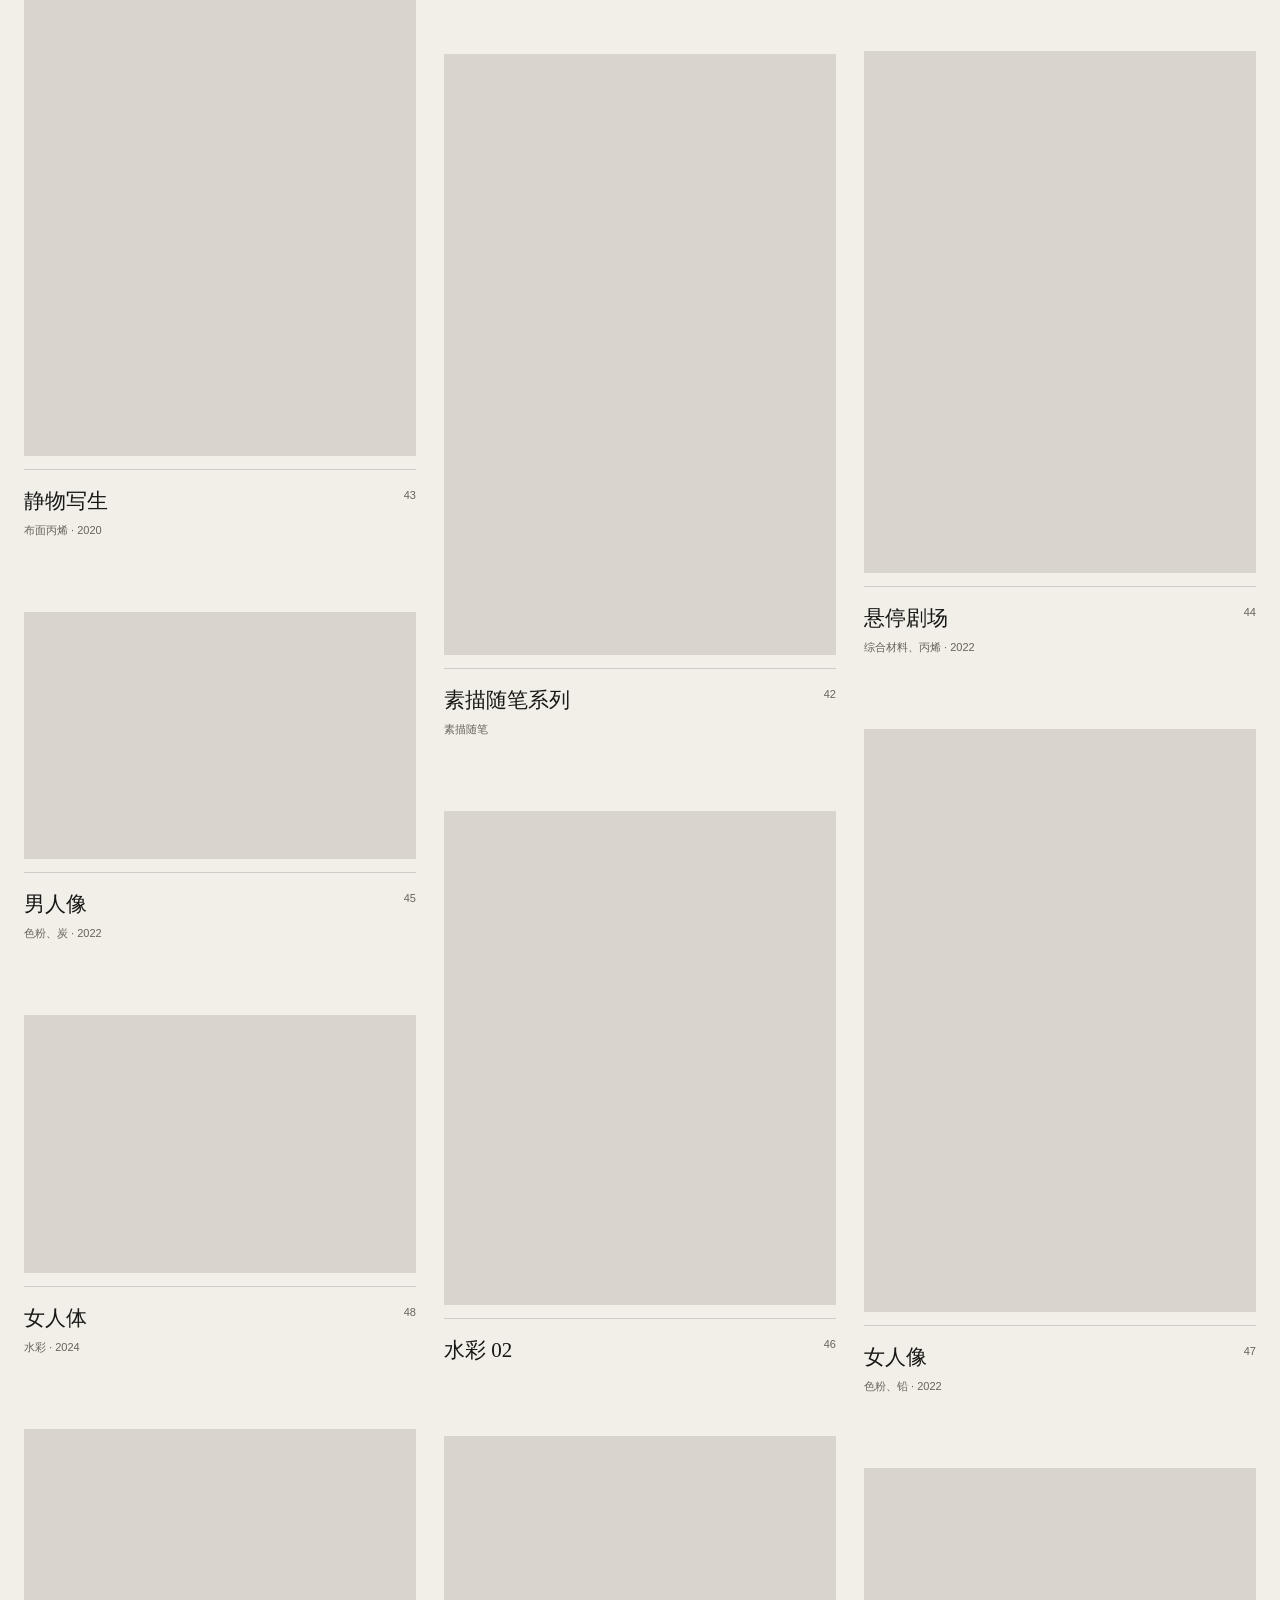
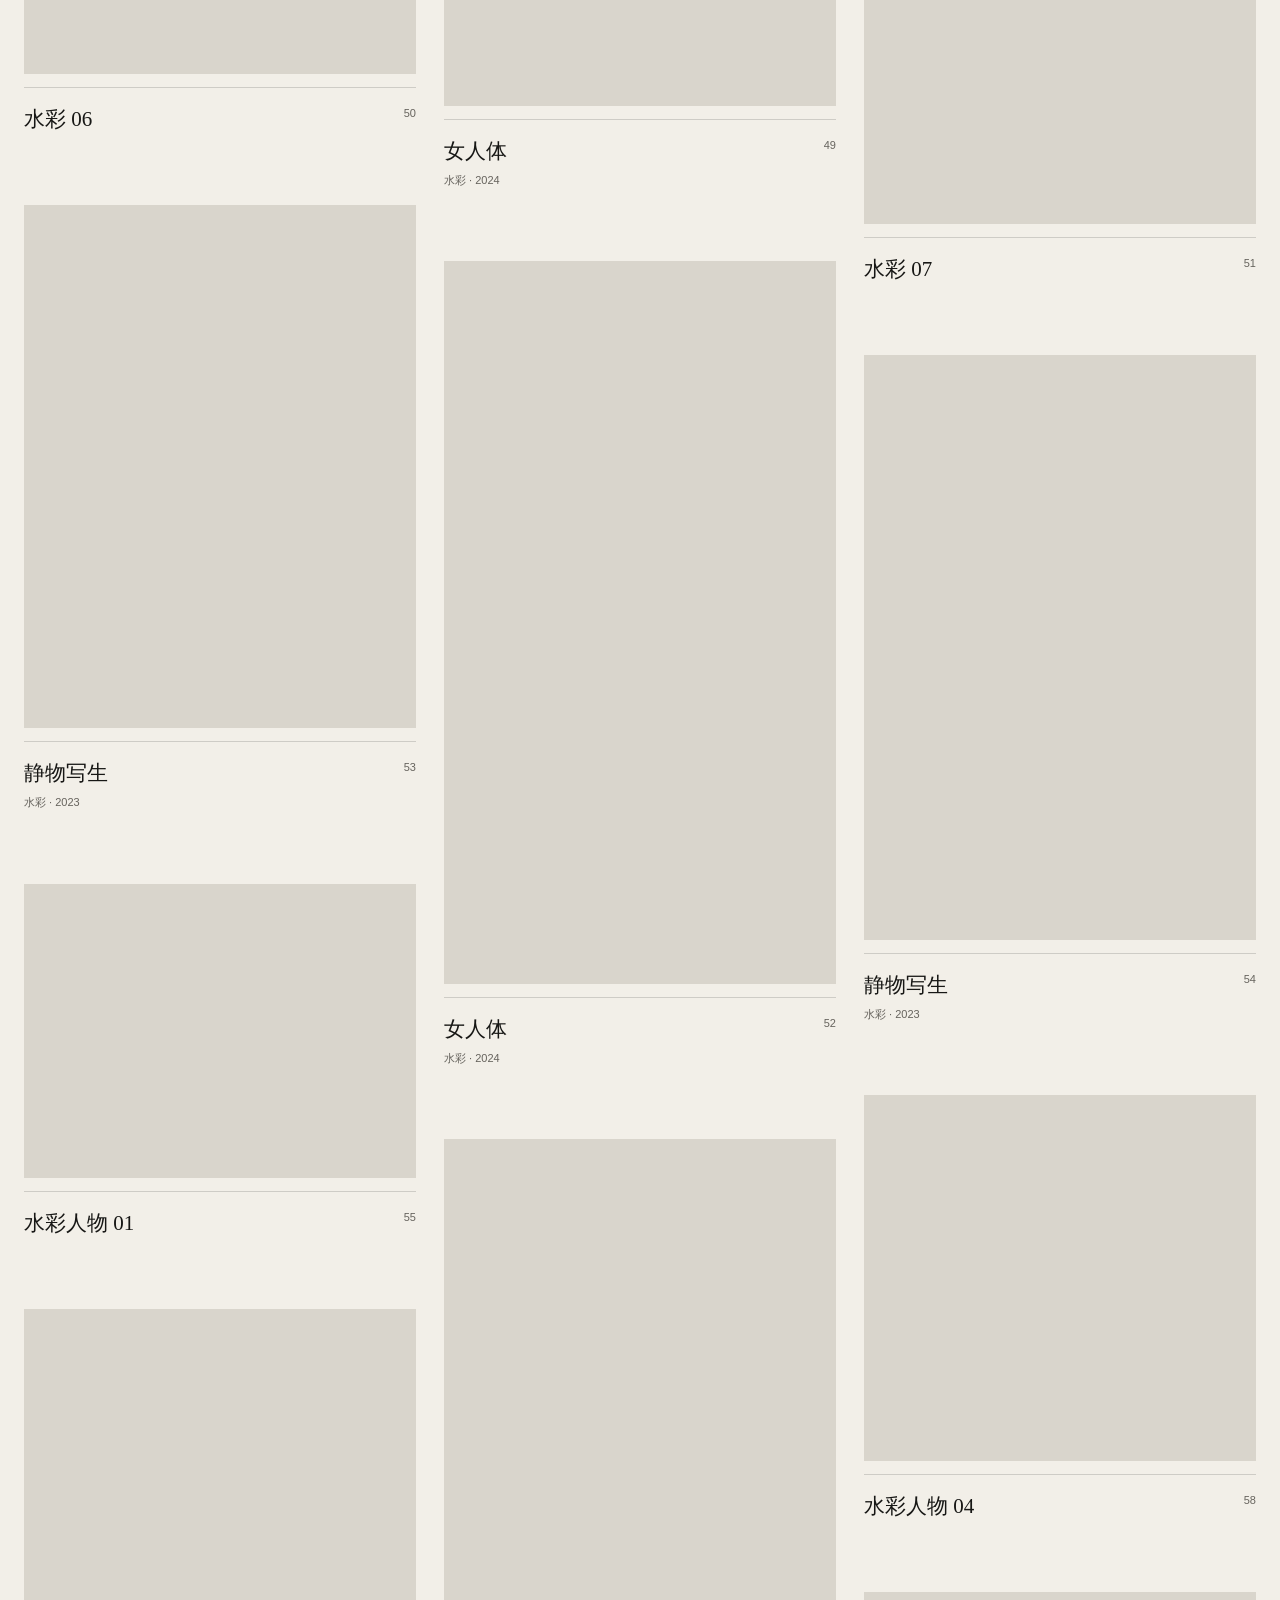
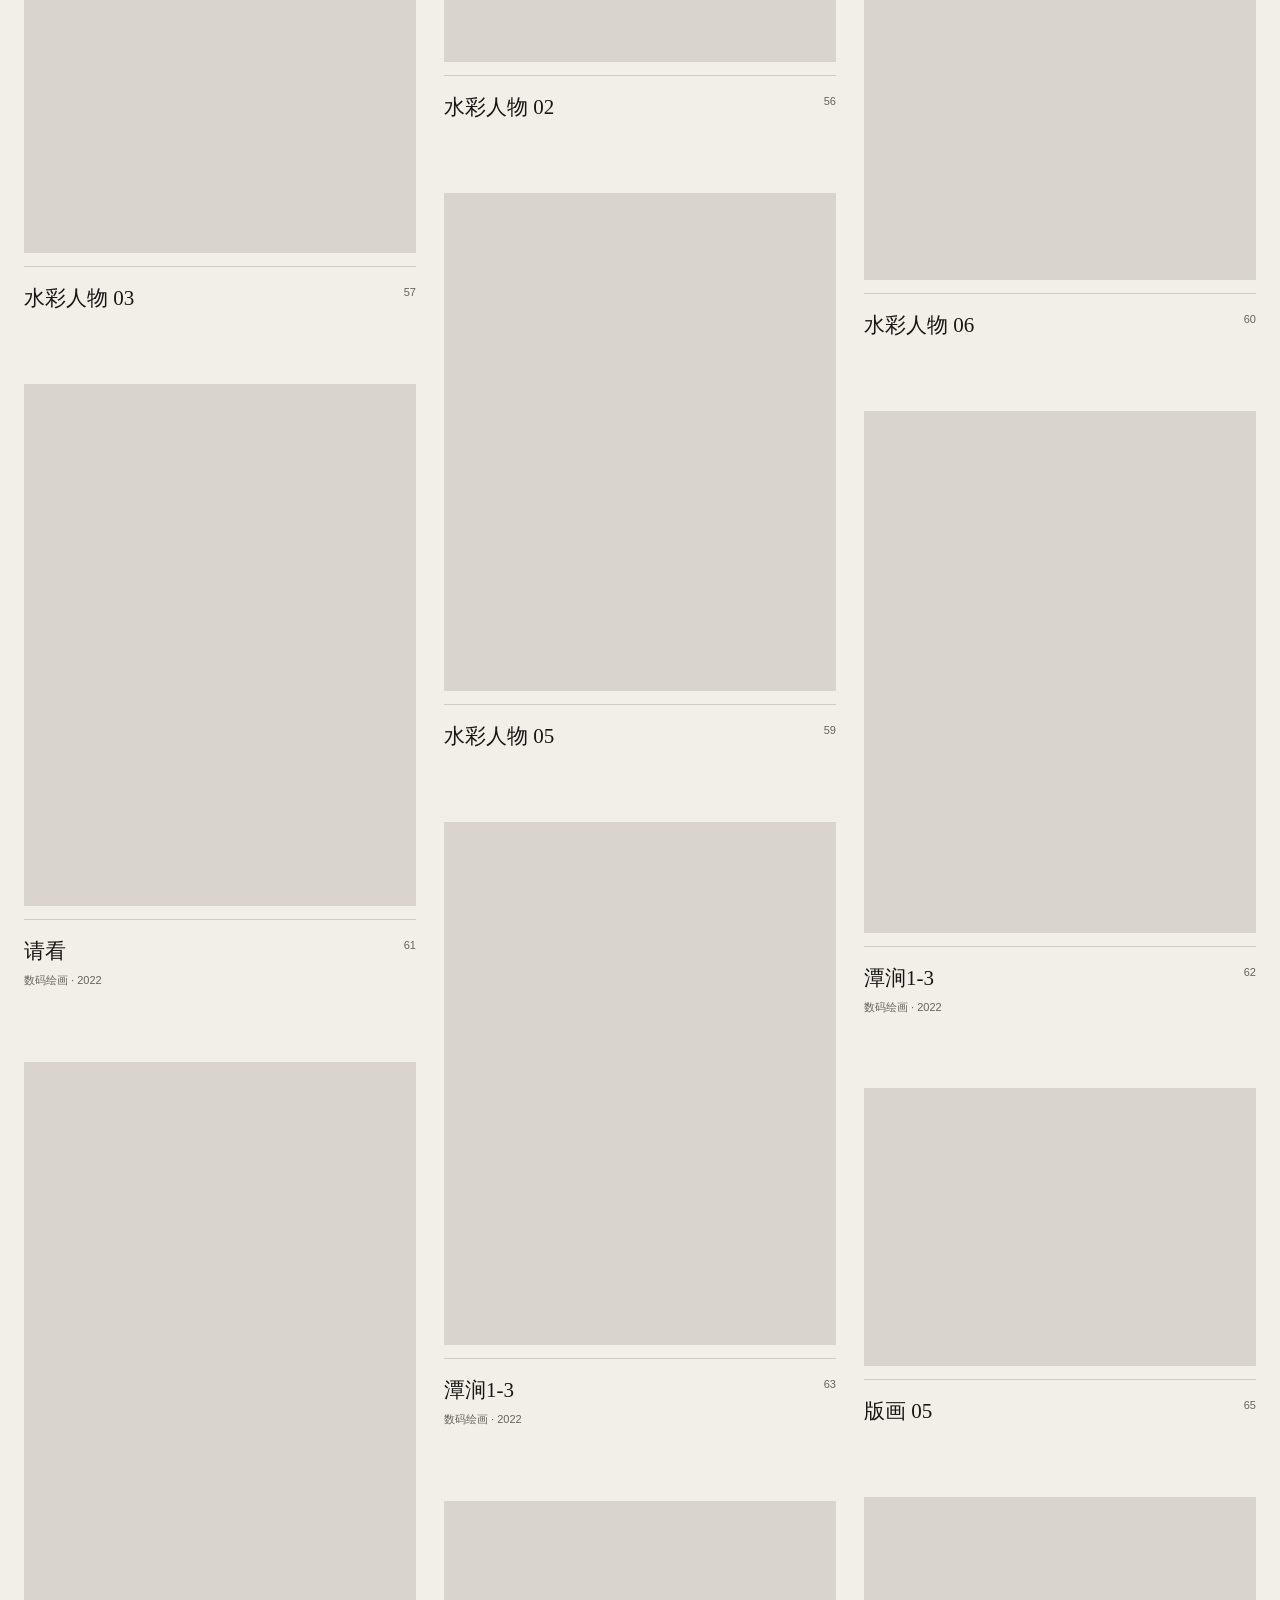
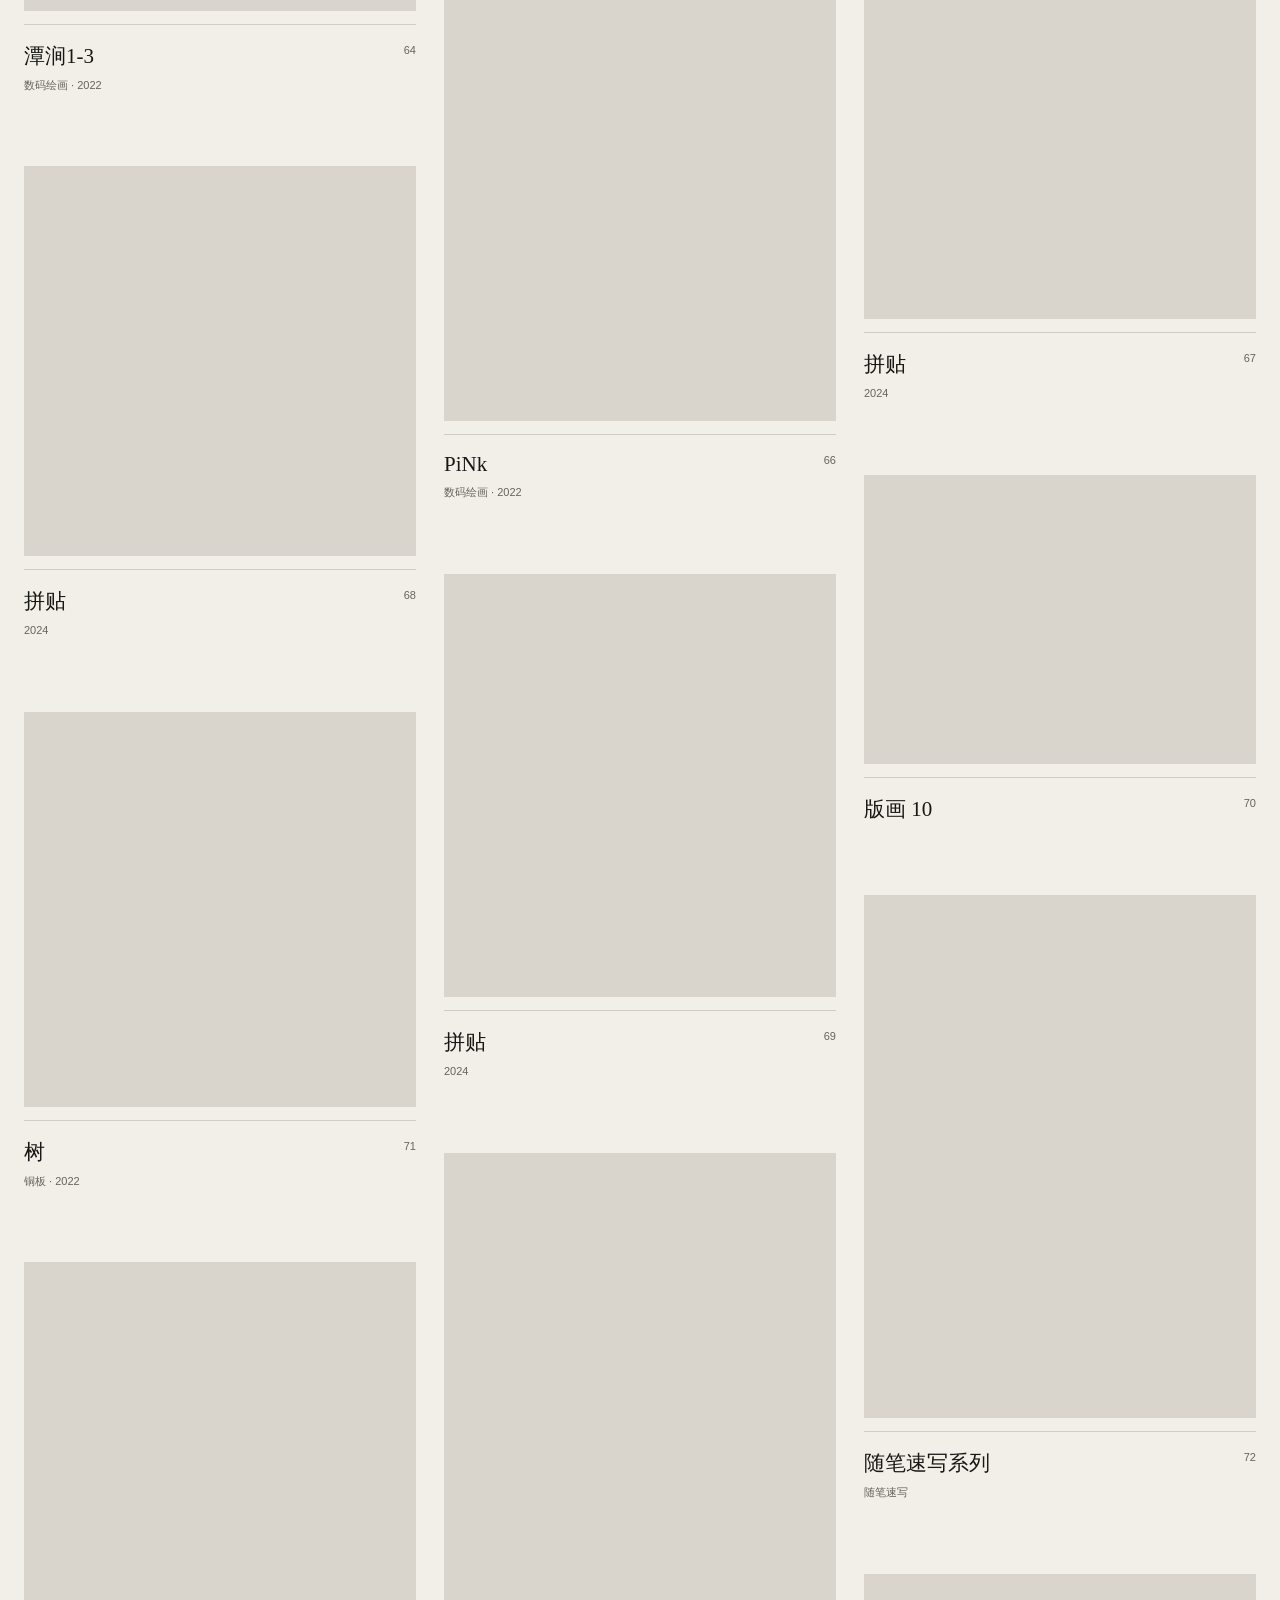
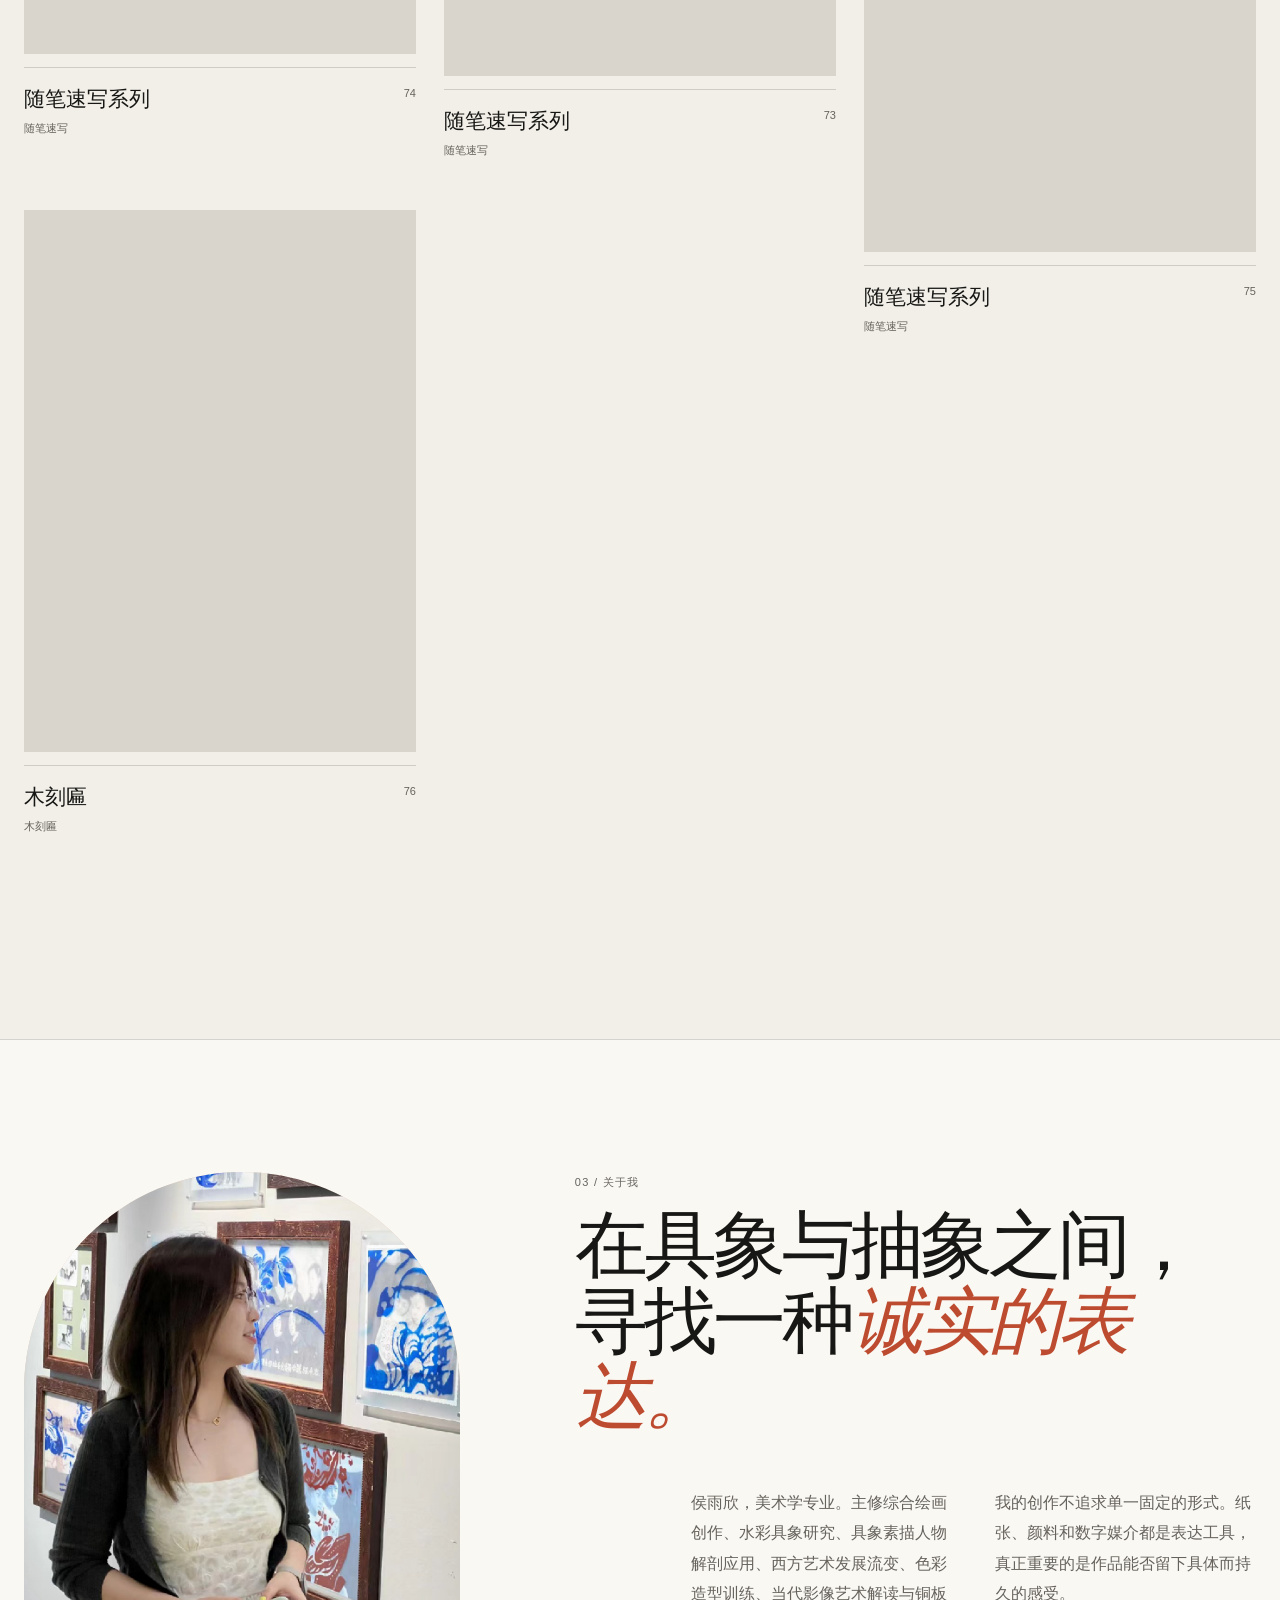
==== commit 980adca9: "Single-line section note, remove hero eyebrow, extend marquee loop coverage" ====
--- a/index.html
+++ b/index.html
@@ -25,7 +25,7 @@
   <main id="main" data-page-node-id="ZU4KkS3bnLnbUVp5eSRPaw">
     <section class="hero shell" id="home" data-page-node-id="gpmFt0nBjVEHHfTaRAMBY1">
       <div class="hero-copy-block" data-page-node-id="tOSLs3qxiBxR6DmrIj7Fsb">
-        <p class="eyebrow" id="hero-eyebrow" data-page-node-id="yaNmhZkEo1G0G2cS2Rttvi">独立艺术创作者 · 深圳</p>
+
         <h1 data-page-node-id="DfLXF93Fpa8ZtkCEgv9tUc"><span id="hero-title" data-page-node-id="rTYlhnT5RFs4pwfLfXILrv">让作品</span><em id="hero-accent" data-page-node-id="DHps5lySAo7JbjfDhA67lt">自己说话。</em></h1>
         <div class="hero-intro" data-page-node-id="tI5RWwP6Ni52OmRmOZSVQB"><p id="hero-intro" data-page-node-id="LFCf1Dcd9kzLjDjjfu3XLY"></p></div>
       </div>
--- a/assets/styles.css
+++ b/assets/styles.css
@@ -58,7 +58,7 @@
 
 .marquee { overflow: hidden; border-top: 1px solid var(--line); border-bottom: 1px solid var(--line); background: var(--accent); color: #fff9f2; }
 .marquee-track { display: flex; width: max-content; animation: marquee 30s linear infinite; }
-.marquee-content { display: flex; align-items: center; padding: 17px; font-family: var(--serif); font-size: 18px; line-height: 1; white-space: nowrap; }
+.marquee-content { display: flex; align-items: center; padding: 17px 0; font-family: var(--serif); font-size: 18px; line-height: 1; white-space: nowrap; }
 .marquee-content span { display: inline-flex; align-items: center; gap: 34px; margin-right: 34px; line-height: 1; }
 .marquee-content i { width: 7px; height: 7px; border: 1px solid currentColor; transform: rotate(45deg); }
 @keyframes marquee { to { transform: translateX(-50%); } }
@@ -68,7 +68,7 @@
 .section-heading { display: grid; grid-template-columns: 1fr auto; gap: 28px; align-items: end; margin-bottom: 58px; }
 .section-index { color: var(--muted); font-size: 11px; letter-spacing: .12em; text-transform: uppercase; }
 .section-heading h2 { margin: 0; font-family: var(--serif); font-size: clamp(44px, 6vw, 82px); font-weight: 400; letter-spacing: -.05em; line-height: .95; }
-.section-heading p { max-width: 270px; margin: 0; color: var(--muted); font-size: 13px; line-height: 1.7; }
+.section-heading p { margin: 0; color: var(--muted); font-size: 13px; line-height: 1.7; }
 .series-list { border-top: 1px solid var(--line); }
 .series-row { width: 100%; display: grid; grid-template-columns: 90px minmax(0, 1fr) 150px 54px; align-items: center; gap: 20px; padding: 24px 0; border: 0; border-bottom: 1px solid var(--line); background: transparent; color: inherit; text-align: left; cursor: pointer; transition: color 200ms ease, padding 200ms ease; }
 .series-row:hover { padding-left: 12px; color: var(--accent); }
